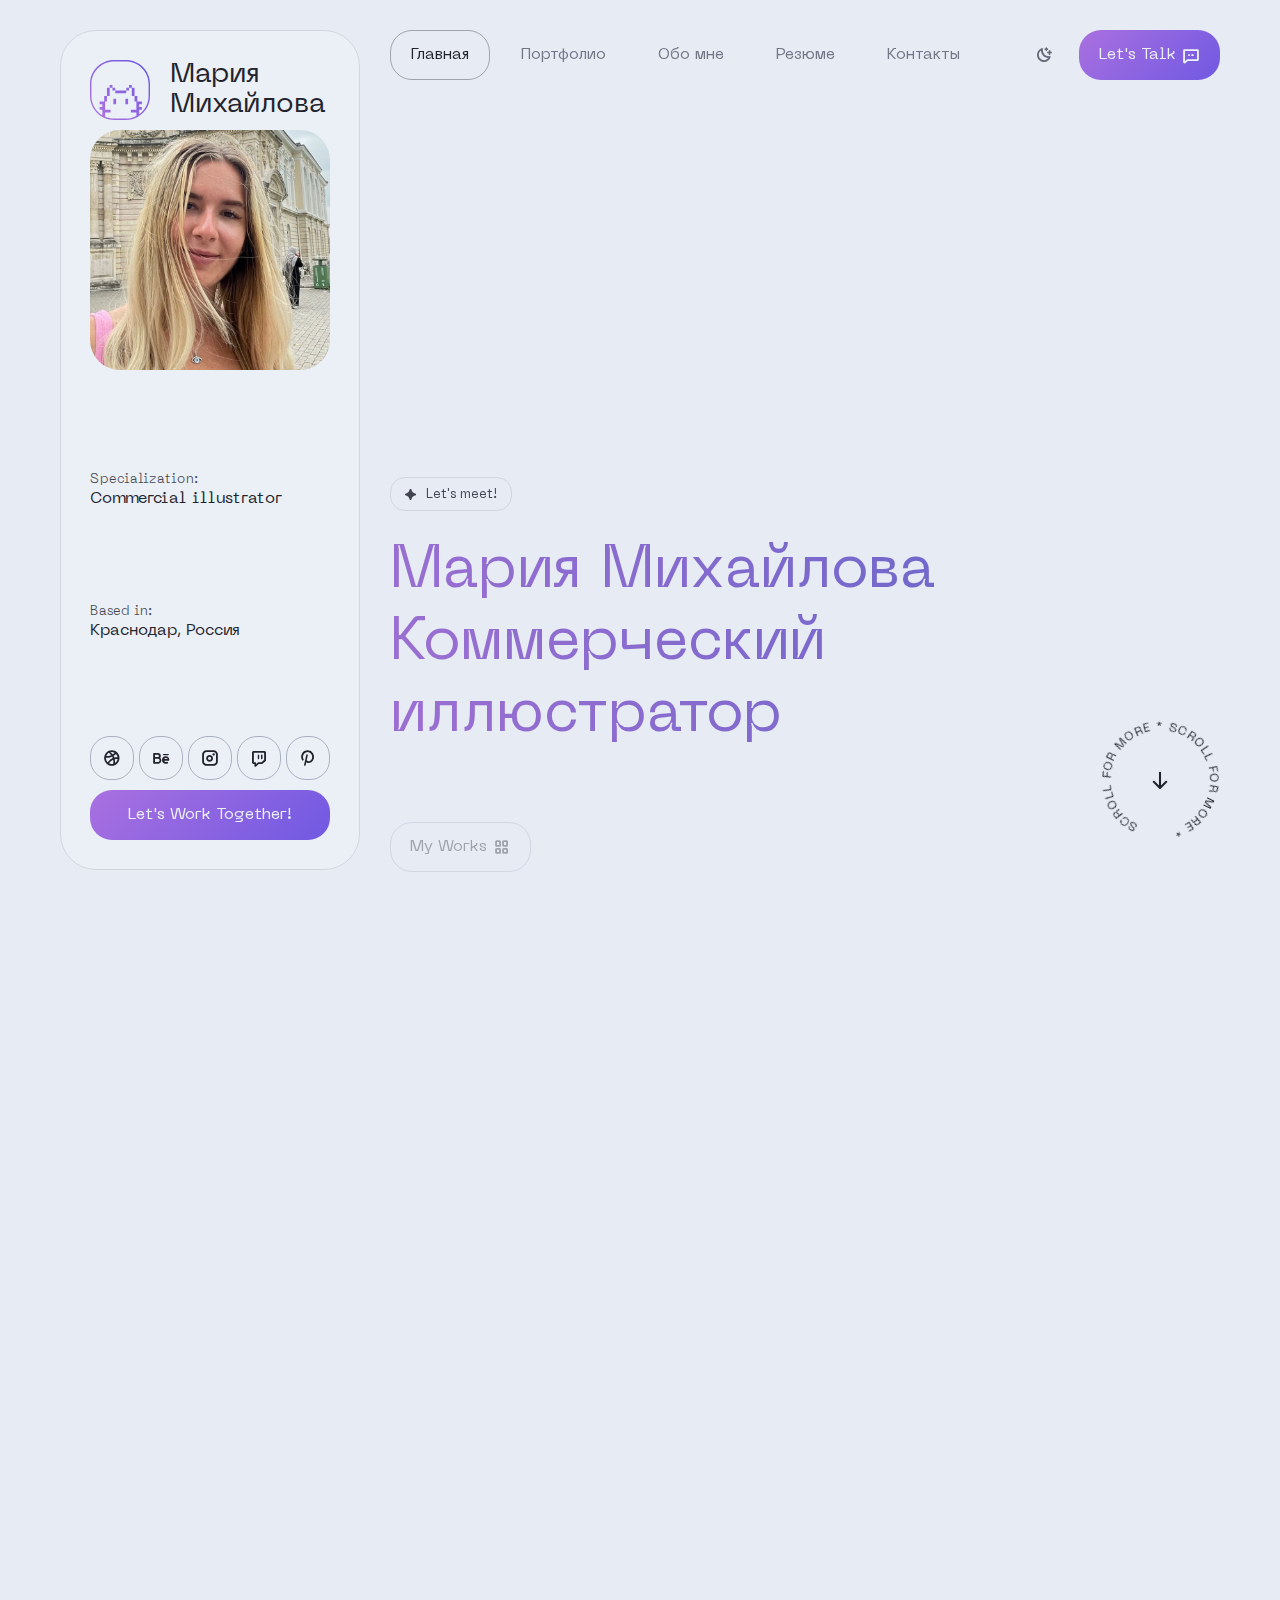
==== index.html @ 3d6bb6bb "template" ====
<!DOCTYPE html><html lang="ru" dir="ltr"><head>
    <meta charset="UTF-8">

    <!-- Page Title -->
    <title>Портфолио Марии Михайловой &amp; Коммерческий иллюстратор</title>

    <!-- Meta Tags -->
    <meta name="description" content="Show yourself brightly with Braxton - unique and creative portfolio and resume template!">
    <meta name="keywords" content="mix_design, resume, portfolio, personal page, cv, template, one page, responsive, html5, css3, creative, clean">
    <meta name="author" content="mix_design">

    <!-- Viewport Meta-->
    <meta http-equiv="X-UA-Compatible" content="IE=edge">
    <meta name="viewport" content="width=device-width, initial-scale=1, maximum-scale=1">

    <!-- Template Favicon & Icons Start -->
    <link rel="icon" href="favicon.ico" sizes="any">
    <link rel="icon" href="img/favicon/icon.svg" type="image/svg+xml">
    <link rel="apple-touch-icon" href="img/favicon/apple-touch-icon.png">
    <!-- <link rel="manifest" href="img/favicon/manifest.webmanifest"> -->
    <!-- Template Favicon & Icons End -->

    <!-- Facebook Metadata Start -->
    <meta property="og:image:height" content="1200">
    <meta property="og:image:width" content="1200">
    <meta property="og:title" content="Braxton - Personal Portfolio &amp; Resume HTML Template">
    <meta property="og:description" content="Show yourself brightly with Braxton - unique and creative portfolio and resume template!">
    <meta property="og:url" content="https://mysite.site">
    <meta property="og:image" content="img/favicon/og-image.jpg">
    <!-- Facebook Metadata End -->

    <!-- Template Styles Start -->
    <link rel="stylesheet" href="css/loader.css">
    <link rel="stylesheet" type="text/css" href="css/plugins.css">
    <link rel="stylesheet" type="text/css" href="css/main.css">
    <!-- Template Styles End -->

    <!-- Custom Browser Color Start -->
    <meta name="theme-color" media="(prefers-color-scheme: light)" content="#dcdce7">
    <meta name="theme-color" media="(prefers-color-scheme: dark)" content="#111111">
    <meta name="msapplication-navbutton-color" content="#111111">
    <meta name="apple-mobile-web-app-capable" content="yes">
    <meta name="apple-mobile-web-app-status-bar-style" content="black-translucent">
    <!-- Custom Browser Color End -->
  </head>

  <body>
    <!-- start -->

    <!-- Loader Start -->
    <div id="loader" class="loader">
      <div id="loaderContent" class="loader__content">
        <div class="loader__shadow"></div>
        <div class="loader__box"></div>
      </div>
    </div>
    <!-- Loader End -->

    <!-- Header Start -->
    <header id="header" class="header d-flex justify-content-between">

      <!-- Navigation Menu Start -->
      <div class="header__navigation">
        <nav id="menu" class="menu">
          <ul class="menu__list d-flex justify-content-start">
            <li class="menu__item">
              <a class="menu__link btn" href="#home">
                <span class="menu__caption">Главная</span>
                <i class="ph-bold ph-house-simple"></i>
              </a>
            </li>
            <li class="menu__item">
              <a class="menu__link btn" href="#portfolio">
                <span class="menu__caption">Портфолио</span>
                <i class="ph-bold ph-squares-four"></i>
              </a>
            </li>
            <li class="menu__item">
              <a class="menu__link btn" href="#about">
                <span class="menu__caption">Обо мне</span>
                <i class="ph-bold ph-user"></i>
              </a>
            </li>
            <li class="menu__item">
              <a class="menu__link btn" href="#resume">
                <span class="menu__caption">Резюме</span>
                <i class="ph-bold ph-article"></i>
              </a>
            </li>
            <li class="menu__item">
              <a class="menu__link btn" href="#contact">
                <span class="menu__caption">Контакты</span>
                <i class="ph-bold ph-envelope"></i>
              </a>
            </li>
          </ul>
        </nav>
      </div>
      <!-- Navigation Menu End -->

      <!-- Header Controls Start -->
      <div class="header__controls d-flex justify-content-end">
        <button id="color-switcher" class="color-switcher header__switcher btn" type="button" role="switch" aria-label="light/dark mode" aria-checked="true"></button>
        <a id="notify-trigger" class="header__trigger btn" href="mailto:example@example.com?subject=Message%20from%20your%20site">
          <span class="trigger__caption">Let's Talk</span>
          <i class="ph-bold ph-chat-dots"></i>
        </a>
      </div>
      <!-- Header Controls End -->

    </header>
    <!-- Header End -->

    <!-- SVG Background Start -->
    <div id="svgBackground" class="svg-background">
      <!-- top svg item -->
      <div class="background__svg01" data-speed="0.8">
        <svg version="1.1" xmlns="http://www.w3.org/2000/svg" x="0px" y="0px" width="1000px" height="1000px" viewBox="0 0 1000 1000" style="enable-background:new 0 0 1000 1000;" xml:space="preserve">
          <radialGradient id="color-gradient" cx="418.5665" cy="225.9685" r="499.9326" fx="866.8251" fy="4.6162" gradientTransform="matrix(-0.6935 0.7207 -0.7207 -0.6935 953.1126 355.0528)" gradientUnits="userSpaceOnUse">
            <stop offset="0" style="stop-color:#CEC4EF"></stop>
            <stop offset="1" style="stop-color:#CEC4EF;stop-opacity:0"></stop>
          </radialGradient>
          <circle class="bg01" cx="500" cy="500" r="500"></circle>
        </svg>
      </div>
      <!-- bottom svg item -->
      <div class="background__svg02" data-speed="0.4">
        <svg version="1.1" xmlns="http://www.w3.org/2000/svg" x="0px" y="0px" width="429.6px" height="429.6px" viewBox="0 0 429.6 429.6" style="enable-background:new 0 0 429.6 429.6;" xml:space="preserve">
        <g id="Layer_1-2">
          <radialGradient id="color-gradient-2" cx="2213.9312" cy="-11537.4219" r="214.85" fx="2393.6191" fy="-11419.6494" gradientTransform="matrix(1.902285e-02 0.9998 0.9998 -1.954636e-02 11706.5303 -2223.4016)" gradientUnits="userSpaceOnUse">
            <stop offset="0" style="stop-color:#CEC4EF"></stop>
            <stop offset="1" style="stop-color:#CEC4EF;stop-opacity:0"></stop>
          </radialGradient>
          <path class="bg02" d="M63,63C146.9-21,282.9-21,366.8,62.9s83.8,219.9-0.1,303.8s-219.9,83.9-303.8,0.1S-20.9,146.9,63,63z"></path>
        </g>
        </svg>
      </div>
    </div>
    <!-- SVG Background End -->

    <!-- Avatar Side Block Start -->
    <div id="avatar" class="avatar">
      <div class="avatar__container d-flex flex-column justify-content-lg-between">
        <!-- image and logo -->
        <div class="avatar__block">
          <div class="avatar__logo d-flex align-items-center">
            <div class="logo__image">
              <!-- Your Logo Here!!! -->
              <!--<img src="img/logo.svg" alt="logo">-->
              <svg xmlns="http://www.w3.org/2000/svg" x="0px" y="0px" width="85px" height="85px" viewBox="0 0 85 85" style="enable-background:new 0 0 85 85;" xml:space="preserve" class="gradient-fill">
                <g>
                  <linearGradient id="gradientFill" gradientUnits="userSpaceOnUse" x1="9.9604" y1="75.0338" x2="75.0387" y2="9.9555">
                    <stop offset="0" style="stop-color:var(--accent)"></stop>
                    <stop offset="1" style="stop-color:var(--secondary)"></stop>
                  </linearGradient>
                  <path class="gradient-fill" d="M51,0H34C15.2,0,0,15.2,0,34v17c0,14.3,8.9,26.6,21.4,31.6c0,0,0,0,0,0l0,0C25.3,84.1,29.5,85,34,85h17
                    c6,0,11.7-1.6,16.6-4.3c0.1-0.1,0.2-0.1,0.3-0.2C78.1,74.6,85,63.6,85,51V34C85,15.2,69.8,0,51,0z M83,51c0,10.7-5.3,20.2-13.4,26
                    v-2.5v-3.9h3.9v-3.9h-3.9v-3.9h3.9v-3.9h-3.9H67v-3.9V51h-3.9v3.9v3.9h2.6v3.9v3.9v3.9h-3.9h-3.9v3.9h3.9h3.9v3.9v1
                    C61.3,81.7,56.3,83,51,83H34c-4.5,0-8.7-0.9-12.6-2.6v-2v-3.9h3.9h3.9v-3.9h-3.9h-3.9v-3.9v-3.9v-3.9H24v-3.9V51h-3.9v3.9v3.9h-2.6
                    h-3.9v3.9h3.9v3.9h-3.9v3.9h3.9v3.9v3.9C8.2,72.8,2,62.6,2,51V34C2,16.4,16.4,2,34,2h17c17.6,0,32,14.4,32,32V51z M50.1,54.9H54
                    v3.9v3.9h-3.9v-3.9V54.9z M33.1,54.9H37v3.9v3.9h-3.9v-3.9V54.9z M27.9,51H24v-3.9v-3.9v-3.9h3.9v3.9v3.9V51z M31.8,39.3h-3.9v-3.9
                    h3.9V39.3z M31.8,43.2v-3.9h3.9v3.9H31.8z M63.1,47.1V51h-3.9v-3.9v-3.9v-3.9h3.9v3.9V47.1z M35.7,47.1v-3.9h3.9h3.9h3.9h3.9v3.9
                    h-3.9h-3.9h-3.9H35.7z M59.2,39.3h-3.9v-3.9h3.9V39.3z M55.3,43.2h-3.9v-3.9h3.9V43.2z"></path>
                </g>
              </svg>
            </div>
            <div class="logo__caption">
              <p>Мария<br>Михайлова</p>
            </div>
          </div>
          <div class="avatar__image">
            <img src="img/avatars/1024x1024_a01.webp" alt="Мария Михайлова - Портфолио &amp; Коммерческий иллюстратор">
          </div>
        </div>
        <!-- data caption #1 -->
        <div class="avatar__block">
          <h6>
            <small class="top">Specialization:</small>
            Сommercial illustrator
          </h6>
        </div>
        <!-- data caption #2 -->
        <div class="avatar__block">
          <h6>
            <small class="top">Based in:</small>
            Краснодар, Россия
          </h6>
        </div>
        <!-- socials and CTA button -->
        <div class="avatar__block">
          <div class="avatar__socials">
            <ul class="socials-square d-flex justify-content-between">
              <li class="socials-square__item">
                <a class="socials-square__link btn" href="https://dribbble.com/" target="_blank"><i class="ph-bold ph-dribbble-logo"></i></a>
              </li>
              <li class="socials-square__item">
                <a class="socials-square__link btn" href="https://www.behance.net/" target="_blank"><i class="ph-bold ph-behance-logo"></i></a>
              </li>
              <li class="socials-square__item">
                <a class="socials-square__link btn" href="https://www.instagram.com/" target="_blank"><i class="ph-bold ph-instagram-logo"></i></a>
              </li>
              <li class="socials-square__item">
                <a class="socials-square__link btn" href="https://www.twitch.tv/" target="_blank"><i class="ph-bold ph-twitch-logo"></i></a>
              </li>
              <li class="socials-square__item">
                <a class="socials-square__link btn" href="https://www.pinterest.com/" target="_blank"><i class="ph-bold ph-pinterest-logo"></i></a>
              </li>
            </ul>
          </div>
          <div class="avatar__btnholder">
            <a class="btn btn-default btn-fullwidth btn-hover btn-hover-accent" href="#contact" target="_blank">
              <span class="btn-caption">Let's Work Together!</span>
            </a>
          </div>
        </div>
      </div>
    </div>
    <!-- Avatar Side Block End -->

    <!-- Page Content Start -->
    <div id="content" class="content">
      <div class="content__wrapper">

        <!-- Intro Section Start -->
        <section id="home" class="main intro">

          <!-- Headline Start -->
          <div id="headline" class="headline d-flex align-items-start flex-column">
            <p class="headline__subtitle animate-headline">
              <svg xmlns="http://www.w3.org/2000/svg" x="0px" y="0px" width="13px" height="13px" viewBox="0 0 13 13" fill="currentColor">
                <path fill="currentColor" d="M5.6,12.6c-0.5-0.8-0.7-2.4-1.7-3.5c-1-1-2.7-1.2-3.5-1.7C-0.1,7-0.1,6,0.4,5.6c0.8-0.5,2.3-0.6,3.5-1.8
                  C5,2.8,5.1,1.2,5.6,0.4C6-0.1,7-0.1,7.4,0.4c0.5,0.8,0.7,2.4,1.8,3.5c1.2,1.2,2.6,1.2,3.5,1.7c0.6,0.4,0.6,1.4,0,1.7
                  C11.8,7.9,10.2,8,9.1,9.1c-1,1-1.2,2.7-1.7,3.5C7,13.1,6,13.1,5.6,12.6z"></path>
              </svg>
              <span>Let's meet!</span>
            </p>
            <h1 class="headline__title animate-headline">Мария Михайлова<br>Коммерческий иллюстратор</h1>
            <div class="headline__btnholder d-flex flex-column flex-sm-row">
              <a class="btn mobile-vertical btn-default btn-hover btn-hover-accent-mobile animate-headline" href="#portfolio">
                <span class="btn-caption">My Works</span>
                <i class="ph-bold ph-squares-four"></i>
              </a>
              <a class="btn mobile-vertical btn-default btn-hover btn-hover-outline-mobile animate-headline" href="#0">
                <span class="btn-caption">Download CV</span>
                <i class="ph-bold ph-download-simple"></i>
              </a>
            </div>
          </div>
          <!-- Headline End -->

          <!-- Scroll Button Start -->
          <div class="rotating-btn">
            <a href="#portfolio" class="rotating-btn__link slide-down">
              <!-- SVG rotating text -->
              <svg version="1.1" xmlns="http://www.w3.org/2000/svg" xmlns:xlink="http://www.w3.org/1999/xlink" x="0px" y="0px" viewBox="0 0 120 120" style="enable-background:new 0 0 120 120;" xml:space="preserve" class="animate-rotation" data-value="360">
                <defs>
                  <path id="textPath" d="M110,59.5c0,27.6-22.4,50-50,50s-50-22.4-50-50s22.4-50,50-50S110,31.9,110,59.5z"></path>
                </defs>
                <g>
                  <use xlink:href="#textPath" fill="none"></use>
                  <text>
                    <!-- button text here!!! -->
                    <textPath xlink:href="#textPath">Scroll for More * Scroll for More * </textPath>
                  </text>
                </g>
              </svg>
              <!-- arrow icon -->
              <i class="ph-bold ph-arrow-down"></i>
            </a>
          </div>
          <!-- Scroll Button End -->

        </section>
        <!-- Intro Section End -->

        <!-- Portfolio Section Start -->
        <section id="portfolio" class="inner inner-first portfolio">

          <!-- Content Block - H2 Section Title Start -->
          <div class="content__block section-grid-title">
            <p class="h2__subtitle animate-in-up">
              <svg xmlns="http://www.w3.org/2000/svg" x="0px" y="0px" width="13px" height="13px" viewBox="0 0 13 13" fill="currentColor">
                <path fill="currentColor" d="M5.6,12.6c-0.5-0.8-0.7-2.4-1.7-3.5c-1-1-2.7-1.2-3.5-1.7C-0.1,7-0.1,6,0.4,5.6c0.8-0.5,2.3-0.6,3.5-1.8
                  C5,2.8,5.1,1.2,5.6,0.4C6-0.1,7-0.1,7.4,0.4c0.5,0.8,0.7,2.4,1.8,3.5c1.2,1.2,2.6,1.2,3.5,1.7c0.6,0.4,0.6,1.4,0,1.7
                  C11.8,7.9,10.2,8,9.1,9.1c-1,1-1.2,2.7-1.7,3.5C7,13.1,6,13.1,5.6,12.6z"></path>
              </svg>
              <span>Portfolio</span>
            </p>
            <h2 class="h2__title animate-in-up">Check out my featured projects</h2>
          </div>
          <!-- Content Block - H2 Section Title End -->

          <!-- Content Block - Works Gallery Start -->
          <div class="content__block grid-block">
            <div class="container-fluid px-0 inner__gallery">
              <div class="row gx-0 my-gallery" itemscope="" itemtype="http://schema.org/ImageGallery">
    
                <!-- Works Gallery Single Item Start -->
                <figure class="col-12 col-md-6 gallery__item grid-item animate-card-2" itemprop="associatedMedia" itemscope="" itemtype="http://schema.org/ImageObject">
                  <a href="img/works/1400x1400_w01.webp" data-image="img/works/1400x1400_w01.webp" class="gallery__link" itemprop="contentUrl" data-size="1400x1400">
                    <img src="img/works/800_w01-thumb.webp" class="gallery__image" itemprop="thumbnail" alt="Image description">
                  </a>
                  <figcaption class="gallery__descr" itemprop="caption description">
                    <h5>Isometric House</h5>
                    <div class="card__tags d-flex flex-wrap">
                      <span class="rounded-tag opposite">Illustrations</span>
                      <span class="rounded-tag opposite">3D Render</span>
                    </div>
                    <p class="small">Mauris porttitor lobortis ligula, quis molestie lorem scelerisque eu. Morbi aliquam enim odio.
                    </p>
                  </figcaption>
                </figure>
                <!-- Works Gallery Single Item End -->
    
                <!-- Works Gallery Single Item Start -->
                <figure class="col-12 col-md-6 gallery__item grid-item animate-card-2" itemprop="associatedMedia" itemscope="" itemtype="http://schema.org/ImageObject">
                  <a href="img/works/1400x1400_w02.webp" data-image="img/works/800_w02-thumb.webp" class="gallery__link" itemprop="contentUrl" data-size="1400x1400">
                    <img src="img/works/800_w02-thumb.webp" class="gallery__image" itemprop="thumbnail" alt="Image description">
                  </a>
                  <figcaption class="gallery__descr opposite" itemprop="caption description">
                    <h5 class="opposite">Dashboard Template</h5>
                    <div class="card__tags d-flex flex-wrap">
                      <span class="rounded-tag">UI Design</span>
                      <span class="rounded-tag">Figma</span>
                    </div>
                    <p class="small">Mauris porttitor lobortis ligula, quis molestie lorem scelerisque eu. Morbi aliquam enim odio,
                      a mollis ipsum tristique eu.
                    </p>
                  </figcaption>
                </figure>
                <!-- Works Gallery Single Item End -->
    
                <!-- Works Gallery Single Item Start -->
                <figure class="col-12 col-md-6 gallery__item grid-item animate-card-2" itemprop="associatedMedia" itemscope="" itemtype="http://schema.org/ImageObject">
                  <a href="img/works/1400x1400_w03.webp" data-image="img/works/800_w03-thumb.webp" class="gallery__link" itemprop="contentUrl" data-size="1400x1400">
                    <img src="img/works/800_w03-thumb.webp" class="gallery__image" itemprop="thumbnail" alt="Image description">
                  </a>
                  <figcaption class="gallery__descr opposite" itemprop="caption description">
                    <h5 class="opposite">Notification Icon</h5>
                    <div class="card__tags d-flex flex-wrap">
                      <span class="rounded-tag">Illustrations</span>
                      <span class="rounded-tag">3D Render</span>
                    </div>
                    <p class="small">Mauris porttitor lobortis ligula, quis molestie lorem scelerisque eu. Morbi aliquam enim odio,
                      a mollis ipsum tristique eu.
                    </p>
                  </figcaption>
                </figure>
                <!-- Works Gallery Single Item End -->
    
                <!-- Works Gallery Single Item Start -->
                <figure class="col-12 col-md-6 gallery__item grid-item animate-card-2" itemprop="associatedMedia" itemscope="" itemtype="http://schema.org/ImageObject">
                  <a href="img/works/1400x1400_w04.webp" data-image="img/works/800_w04-thumb.webp" class="gallery__link" itemprop="contentUrl" data-size="1400x1400">
                    <img src="img/works/800_w04-thumb.webp" class="gallery__image" itemprop="thumbnail" alt="Image description">
                  </a>
                  <figcaption class="gallery__descr " itemprop="caption description">
                    <h5>Smart Penguin</h5>
                    <div class="card__tags d-flex flex-wrap">
                      <span class="rounded-tag opposite">Illustrations</span>
                      <span class="rounded-tag opposite">AI Experiment</span>
                    </div>
                    <p class="small">Mauris porttitor lobortis ligula, quis molestie lorem scelerisque eu. Morbi aliquam enim odio,
                      a mollis ipsum tristique eu.
                    </p>
                  </figcaption>
                </figure>
                <!-- Works Gallery Single Item End -->
    
              </div>
            </div>
          </div>
          <!-- Content Block - Works Gallery End -->

        </section>
        <!-- Portfolio Section End -->

        <!-- About Section Start -->
        <section id="about" class="inner about">

          <!-- Content Block - H2 Section Title Start -->
          <div class="content__block section-grid-title">
            <p class="h2__subtitle animate-in-up">
              <svg xmlns="http://www.w3.org/2000/svg" x="0px" y="0px" width="13px" height="13px" viewBox="0 0 13 13" fill="currentColor">
                <path fill="currentColor" d="M5.6,12.6c-0.5-0.8-0.7-2.4-1.7-3.5c-1-1-2.7-1.2-3.5-1.7C-0.1,7-0.1,6,0.4,5.6c0.8-0.5,2.3-0.6,3.5-1.8
                  C5,2.8,5.1,1.2,5.6,0.4C6-0.1,7-0.1,7.4,0.4c0.5,0.8,0.7,2.4,1.8,3.5c1.2,1.2,2.6,1.2,3.5,1.7c0.6,0.4,0.6,1.4,0,1.7
                  C11.8,7.9,10.2,8,9.1,9.1c-1,1-1.2,2.7-1.7,3.5C7,13.1,6,13.1,5.6,12.6z"></path>
              </svg>
              <span>About Me</span>
            </p>
            <h2 class="h2__title animate-in-up">Turning complex problems into simple design</h2>
          </div>
          <!-- Content Block - H2 Section Title End -->

          <!-- Content Block - Achievements Start -->
          <div class="content__block grid-block">
            <div class="achievements d-flex flex-column flex-md-row align-items-md-stretch">
              <!-- achievements single item -->
              <div class="achievements__item d-flex flex-column grid-item animate-card-3">
                <div class="achievements__card">
                  <p class="achievements__number">40+</p>
                  <p class="achievements__descr">Happy clients</p>
                </div>
              </div>
              <!-- achievements single item -->
              <div class="achievements__item d-flex flex-column grid-item animate-card-3">
                <div class="achievements__card">
                  <p class="achievements__number">2+</p>
                  <p class="achievements__descr">Years of experience</p>
                </div>
              </div>
              <!-- achievements single item -->
              <div class="achievements__item d-flex flex-column grid-item animate-card-3">
                <div class="achievements__card">
                  <p class="achievements__number">50+</p>
                  <p class="achievements__descr">Projects done</p>
                </div>
              </div>
            </div>
          </div>
          <!-- Content Block - Achievements End -->

          <!-- Content Block - About Me Data Start -->
          <div class="content__block grid-block block-large">
            <div class="container-fluid p-0">
              <div class="row g-0 justify-content-between">
                
                <!-- About Me Description Start -->
                <div class="col-12 col-xl-8 grid-item about-descr">
                  <p class="about-descr__text animate-in-up">
                    I wonder if I've been changed in the night? Let me think. Was I the same when I got up this morning? 
                    I almost think I can remember feeling a little different. 
                    But if I'm not the same, the 
                    <a href="#0" class="text-link">next question</a> 
                    is 'Who in the world am I?' Ah, that's the great puzzle!
                  </p>
                  <p class="about-descr__text animate-in-up">
                    Be what you would seem to be - or, if you'd like it put more simply - never imagine yourself not to be otherwise 
                    than what it might appear to others that what you were or 
                    <a href="#0" class="text-link">might have been</a> 
                    was not otherwise than what you had been 
                    would have appeared to them to be otherwise.
                  </p>
                  <div class="btn-group about-descr__btnholder animate-in-up">
                    <a class="btn mobile-vertical btn-default btn-hover btn-hover-accent" href="#0">
                      <span class="btn-caption">Download CV</span>
                      <i class="ph-bold ph-download-simple"></i>
                    </a>
                  </div>
                </div>
                <!-- About Me Description End -->
      
                <!-- About Me Information Start -->
                <div class="col-12 col-xl-4 grid-item about-info">
                  <div class="about-info__item animate-in-up">
                    <h6>
                      <small class="top">Name</small>
                      Alex Walker
                    </h6>
                  </div>
                  <div class="about-info__item animate-in-up">
                    <h6>
                      <small class="top">Phone</small>
                      <a class="text-link-bold" href="tel:+12127089400">+1 212-708-9400</a>
                    </h6>
                  </div>
                  <div class="about-info__item animate-in-up">
                    <h6>
                      <small class="top">Email</small>
                      <a class="text-link-bold" href="mailto:example@example.com?subject=Message%20from%20your%20site">hello@yourdomain.com</a>
                    </h6>
                  </div>
                  <div class="about-info__item animate-in-up">
                    <h6>
                      <small class="top">Location</small>
                      <a class="text-link-bold" href="https://maps.app.goo.gl/xMJXTEUeHkv6kYRQ6" target="_blank">Odesa, Ukraine</a>
                    </h6>
                  </div>
                </div>
                <!-- About Me Information End -->
      
              </div>
            </div>
          </div>
          <!-- Content Block - About Me Data End -->

          <!-- Content Block - Services Start -->
          <div class="content__block grid-block">
            <div class="container-fluid p-0">
              <div class="row g-0 align-items-stretch cards">
                <!-- services cards grid single item -->
                <div class="col-12 col-md-6 cards__item grid-item animate-card-2">
                  <div class="cards__card d-flex flex-column">
                    <div class="cards__descr">
                      <h4 class="cards__title animate-in-up">Frontend<br>development</h4>
                      <div class="cards__tags d-flex flex-wrap animate-in-up">
                        <span class="rounded-tag tag-outline">UI/UX Design</span>
                        <span class="rounded-tag tag-outline">Design to Code</span>
                      </div>
                      <p class="small cards__text animate-in-up">I work with HTML/CSS, Framer and WordPress.</p>
                    </div>
                    <div class="cards__image d-flex animate-in-up">
                      <img src="img/services/1200x900_s01.webp" alt="Service/Feature Image">
                    </div>
                  </div>
                </div>
                <!-- services grid cards single item -->
                <div class="col-12 col-md-6 cards__item grid-item animate-card-2">
                  <div class="cards__card d-flex flex-column">
                    <div class="cards__descr">
                      <h4 class="cards__title animate-in-up">Digital art and graphic design</h4>
                      <div class="cards__tags d-flex flex-wrap animate-in-up">
                        <span class="rounded-tag tag-outline">Illustrations</span>
                        <span class="rounded-tag tag-outline">AI Experiments</span>
                      </div>
                      <p class="small cards__text animate-in-up">I use Adobe Photoshop, Fresco and Blender to create 
                        illustrations and 3D renders for my clients and stocks.
                      </p>
                    </div>
                    <div class="cards__image d-flex animate-in-up">
                      <img src="img/services/1200x900_s02.webp" alt="Service/Feature Image">
                    </div>
                  </div>
                </div>
                <!-- services grid cards single item -->
                <div class="col-12 col-md-6 cards__item grid-item animate-card-2">
                  <div class="cards__card d-flex flex-column">
                    <div class="cards__descr">
                      <h4 class="cards__title animate-in-up">SEO/Digital marketing solutions</h4>
                      <div class="cards__tags d-flex flex-wrap animate-in-up">
                        <span class="rounded-tag tag-outline">Social Media</span>
                        <span class="rounded-tag tag-outline">Analytics</span>
                      </div>
                      <p class="small cards__text animate-in-up">Social media content plans, media monitoring, email and text messaging
                        and search engine optimization.
                      </p>
                    </div>
                    <div class="cards__image d-flex">
                      <img src="img/services/1200x900_s03.webp" alt="Service/Feature Image">
                    </div>
                  </div>
                </div>
                <!-- services grid cards single item -->
                <div class="col-12 col-md-6 cards__item grid-item animate-card-2">
                  <div class="cards__card d-flex flex-column">
                    <div class="cards__descr">
                      <h4 class="cards__title animate-in-up">Brand<br>identity</h4>
                      <div class="cards__tags d-flex flex-wrap animate-in-up">
                        <span class="rounded-tag tag-outline">Logo Design</span>
                        <span class="rounded-tag tag-outline">Style Guides</span>
                      </div>
                      <p class="small cards__text animate-in-up">I help my clients to develop a personality and brand voice, 
                        design the brand look and logo.
                      </p>
                    </div>
                    <div class="cards__image d-flex animate-in-up">
                      <img src="img/services/1200x900_s04.webp" alt="Service/Feature Image">
                    </div>
                  </div>
                </div>
    
              </div>
            </div>
          </div>
          <!-- Content Block - Services End -->

        </section>
        <!-- About Section End -->

        <!-- Resume Section Start -->
        <section id="resume" class="inner resume">

          <!-- Content Block - H2 Section Title Start -->
          <div class="content__block block-large">
            <p class="h2__subtitle animate-in-up">
              <svg xmlns="http://www.w3.org/2000/svg" x="0px" y="0px" width="13px" height="13px" viewBox="0 0 13 13" fill="currentColor">
                <path fill="currentColor" d="M5.6,12.6c-0.5-0.8-0.7-2.4-1.7-3.5c-1-1-2.7-1.2-3.5-1.7C-0.1,7-0.1,6,0.4,5.6c0.8-0.5,2.3-0.6,3.5-1.8
                  C5,2.8,5.1,1.2,5.6,0.4C6-0.1,7-0.1,7.4,0.4c0.5,0.8,0.7,2.4,1.8,3.5c1.2,1.2,2.6,1.2,3.5,1.7c0.6,0.4,0.6,1.4,0,1.7
                  C11.8,7.9,10.2,8,9.1,9.1c-1,1-1.2,2.7-1.7,3.5C7,13.1,6,13.1,5.6,12.6z"></path>
              </svg>
              <span>Resume</span>
            </p>
            <h2 class="h2__title animate-in-up">Education and practical experience</h2>
            <p class="h2__text animate-in-up">
              Be what you would seem to be - or, if you'd like it put more simply - never imagine yourself not to be otherwise 
              than what it might appear to others that what you were or 
              <a href="#0" class="text-link">might have been</a> 
              was not otherwise than what you had been 
              would have appeared to them to be otherwise.
            </p>
          </div>
          <!-- Content Block - H2 Section Title End -->

          <!-- Content Block - Education Start -->
          <div class="content__block block-large">

            <!-- H3 Block Start -->
            <div class="section-h3">
              <h3 class="h3__title animate-in-up">My education</h3>
            </div>
            <!-- H3 Block End -->

            <!-- Education Lines Start -->
            <div class="container-fluid p-0 resume-lines">
              <!-- education single item -->
              <div class="row g-0 resume-lines__item animate-in-up">
                <div class="col-12 col-md-2">
                  <span class="resume-lines__date animate-in-up">2015 - 2016</span>
                </div>
                <div class="col-12 col-md-5">
                  <h5 class="resume-lines__title animate-in-up">Drawing Concentration</h5>
                  <p class="resume-lines__source animate-in-up">Course by
                    <a href="#0" class="text-link-bold" target="_blank">New York Academy of Art</a>
                  </p>
                </div>
                <div class="col-12 col-md-5">
                  <p class="small resume-lines__descr animate-in-up">Intensive drawing courses that present the fundamental principles of drawing.</p>
                </div>
              </div>
              <!-- education single item -->
              <div class="row g-0 resume-lines__item animate-in-up">
                <div class="col-12 col-md-2">
                  <span class="resume-lines__date animate-in-up">2019 - 2021</span>
                </div>
                <div class="col-12 col-md-5">
                  <h5 class="resume-lines__title animate-in-up">UI/UX Design Specialization</h5>
                  <p class="resume-lines__source animate-in-up">Course by 
                    <a href="#0" class="text-link-bold" target="_blank">California Institute of Arts</a>
                  </p>
                </div>
                <div class="col-12 col-md-5">
                  <p class="small resume-lines__descr animate-in-up">Research, design, and prototype effective, visually-driven websites and apps.</p>
                </div>
              </div>
              <!-- education single item -->
              <div class="row g-0 resume-lines__item animate-in-up">
                <div class="col-12 col-md-2">
                  <span class="resume-lines__date animate-in-up">2022</span>
                </div>
                <div class="col-12 col-md-5">
                  <h5 class="resume-lines__title animate-in-up">UI/UX Designer</h5>
                  <p class="resume-lines__source animate-in-up"> Course by
                    <a href="#0" class="text-link-bold" target="_blank">Coursera</a>
                  </p>
                </div>
                <div class="col-12 col-md-5">
                  <p class="small resume-lines__descr animate-in-up">This cource is about how to complete the design process from beginning to end.</p>
                </div>
              </div>
            </div>
            <!-- Education Lines End -->

          </div>
          <!-- Content Block - Education End -->

          <!-- Content Block - Experience Start -->
          <div class="content__block block-large">

            <!-- H3 Block Start -->
            <div class="section-h3">
              <h3 class="h3__title animate-in-up">Work experience</h3>
            </div>
            <!-- H3 Block End -->

            <!-- Experience Lines Start -->
            <div class="container-fluid p-0 resume-lines">
              <!-- experience single item -->
              <div class="row g-0 resume-lines__item animate-in-up">
                <div class="col-12 col-md-2">
                  <span class="resume-lines__date animate-in-up">2018 - 2019</span>
                </div>
                <div class="col-12 col-md-5">
                  <h5 class="resume-lines__title animate-in-up">Illustrator</h5>
                  <p class="resume-lines__source animate-in-up">in the 
                    <a href="#0" class="text-link-bold" target="_blank">Creative Mind</a>
                    agency
                  </p>
                </div>
                <div class="col-12 col-md-5">
                  <p class="small resume-lines__descr animate-in-up">I created original images for a range of digital and printed products.</p>
                </div>
              </div>
              <!-- experience single item -->
              <div class="row g-0 resume-lines__item animate-in-up">
                <div class="col-12 col-md-2">
                  <span class="resume-lines__date animate-in-up">2019 - 2021</span>
                </div>
                <div class="col-12 col-md-5">
                  <h5 class="resume-lines__title animate-in-up">Graphic Designer</h5>
                  <p class="resume-lines__source animate-in-up">in the
                    <a href="#0" class="text-link-bold" target="_blank">Moon Light</a>
                    agency
                  </p>
                </div>
                <div class="col-12 col-md-5">
                  <p class="small resume-lines__descr animate-in-up">My job was to create adverts, branding, signage and other media products.</p>
                </div>
              </div>
              <!-- experience single item -->
              <div class="row g-0 resume-lines__item animate-in-up">
                <div class="col-12 col-md-2">
                  <span class="resume-lines__date animate-in-up">2021 - now</span>
                </div>
                <div class="col-12 col-md-5">
                  <h5 class="resume-lines__title animate-in-up">UI/UX Designer</h5>
                  <p class="resume-lines__source animate-in-up">in the
                    <a href="#0" class="text-link-bold" target="_blank">Moon Light</a>
                    agency
                  </p>
                </div>
                <div class="col-12 col-md-5">
                  <p class="small resume-lines__descr animate-in-up">I am actively involved in creating user interfaces for mobile apps and websites.</p>
                </div>
              </div>
            </div>
            <!-- Experience Lines End -->

          </div>
          <!-- Content Block - Experience End -->

          <!-- Content Block - H3 Block Start -->
          <div class="content__block">
            <div class="section-h3 section-h3-grid">
              <h3 class="h3__title animate-in-up">My favourite tools</h3>
            </div>
          </div>
          <!-- Content Block - H3 Block End -->

          <!-- Content Block - Tools List Start -->
          <div class="content__block grid-block block-large">
            <!-- Tools List Start -->
            <div class="tools-cards d-flex justify-content-start flex-wrap">
              <!-- tools simgle item -->
              <div class="tools-cards__item d-flex grid-item-s animate-card-5">
                <div class="tools-cards__card">
                  <img class="tools-cards__icon animate-in-up" src="img/icons/icon-photoshop.svg" alt="Tools Icon">
                  <h6 class="tools-cards__caption animate-in-up">Photoshop</h6>
                </div>
              </div>
              <!-- tools simgle item -->
              <div class="tools-cards__item d-flex grid-item-s animate-card-5">
                <div class="tools-cards__card">
                  <img class="tools-cards__icon animate-in-up" src="img/icons/icon-figma.svg" alt="Tools Icon">
                  <h6 class="tools-cards__caption animate-in-up">Figma</h6>
                </div>
              </div>
              <!-- tools simgle item -->
              <div class="tools-cards__item d-flex grid-item-s animate-card-5">
                <div class="tools-cards__card">
                  <img class="tools-cards__icon animate-in-up" src="img/icons/icon-illustrator.svg" alt="Tools Icon">
                  <h6 class="tools-cards__caption animate-in-up">Illustrator</h6>
                </div>
              </div>
              <!-- tools simgle item -->
              <div class="tools-cards__item d-flex grid-item-s animate-card-5">
                <div class="tools-cards__card">
                  <img class="tools-cards__icon animate-in-up" src="img/icons/icon-scketch.svg" alt="Tools Icon">
                  <h6 class="tools-cards__caption animate-in-up">Sketch</h6>
                </div>
              </div>
              <!-- tools simgle item -->
              <div class="tools-cards__item d-flex grid-item-s animate-card-5">
                <div class="tools-cards__card">
                  <img class="tools-cards__icon animate-in-up" src="img/icons/icon-blender.svg" alt="Tools Icon">
                  <h6 class="tools-cards__caption animate-in-up">Blender</h6>
                </div>
              </div>
              <!-- tools simgle item -->
              <div class="tools-cards__item d-flex grid-item-s animate-card-5">
                <div class="tools-cards__card">
                  <img class="tools-cards__icon animate-in-up" src="img/icons/icon-html.svg" alt="Tools Icon">
                  <h6 class="tools-cards__caption animate-in-up">HTML5</h6>
                </div>
              </div>
              <!-- tools simgle item -->
              <div class="tools-cards__item d-flex grid-item-s animate-card-5">
                <div class="tools-cards__card">
                  <img class="tools-cards__icon animate-in-up" src="img/icons/icon-css.svg" alt="Tools Icon">
                  <h6 class="tools-cards__caption animate-in-up">CSS3</h6>
                </div>
              </div>
              <!-- tools simgle item -->
              <div class="tools-cards__item d-flex grid-item-s animate-card-5">
                <div class="tools-cards__card">
                  <img class="tools-cards__icon animate-in-up" src="img/icons/icon-notion.svg" alt="Tools Icon">
                  <h6 class="tools-cards__caption animate-in-up">Notion</h6>
                </div>
              </div>
            </div>
            <!-- Tools List End -->
          </div>
          <!-- Content Block - Tools List End -->

          <!-- Content Block - H2 Block Start -->
          <div class="content__block section-title">
            <p class="h2__subtitle animate-in-up">
              <svg xmlns="http://www.w3.org/2000/svg" x="0px" y="0px" width="13px" height="13px" viewBox="0 0 13 13" fill="currentColor">
                <path fill="currentColor" d="M5.6,12.6c-0.5-0.8-0.7-2.4-1.7-3.5c-1-1-2.7-1.2-3.5-1.7C-0.1,7-0.1,6,0.4,5.6c0.8-0.5,2.3-0.6,3.5-1.8
                  C5,2.8,5.1,1.2,5.6,0.4C6-0.1,7-0.1,7.4,0.4c0.5,0.8,0.7,2.4,1.8,3.5c1.2,1.2,2.6,1.2,3.5,1.7c0.6,0.4,0.6,1.4,0,1.7
                  C11.8,7.9,10.2,8,9.1,9.1c-1,1-1.2,2.7-1.7,3.5C7,13.1,6,13.1,5.6,12.6z"></path>
              </svg>
              <span>Testimonials</span>
            </p>
            <h2 class="h2__title animate-in-up">Clients say about me</h2>
          </div>
          <!-- Content Block - H2 Block End -->

          <!-- Content Block - Testimonials Slider Start -->
          <div class="content__block">

            <!-- Testimonials Slider Start -->
            <div class="testimonials-slider">
              <!-- slider main container -->
              <div class="swiper-testimonials">
                <!-- additional required wrapper -->
                <div class="swiper-wrapper">
                  <!-- slides -->
                  <div class="swiper-slide">
                    <div class="testimonials-card animate-in-up">
                      <div class="testimonials-card__tauthor d-flex animate-in-up">
                        <div class="tauthor__avatar">
                          <img src="img/avatars/400x400_t01.webp" alt="Review Author">
                        </div>
                        <div class="tauthor__info d-flex flex-column justify-content-center">
                          <p class="tauthor__name">Alex Tomato</p>
                          <p class="tauthor__position">Brand Manager in 
                            <a href="#0" class="text-link-bold" target="_blank">Instant Design</a>
                          </p>
                          <div class="tauthor__rating d-flex">
                            <i class="ph-fill ph-star"></i>
                            <i class="ph-fill ph-star"></i>
                            <i class="ph-fill ph-star"></i>
                            <i class="ph-fill ph-star"></i>
                            <i class="ph-fill ph-star"></i>
                          </div>
                        </div>
                      </div>
                      <div class="testimonials-card__descr animate-in-up">
                        <p>Lorem ipsum dolor sit amet, consectetuer adipiscing elit, sed diam nonummy nibh euismod tincidunt ut 
                          laoreet dolore magna aliquam erat volutpat. Ut wisi enim ad minim veniam, quis nostrud. Dolore magna aliquam.</p>
                      </div>
                      <div class="testimonials-card__btnholder animate-in-up">
                        <a class="btn mobile-vertical btn-line btn-transparent slide-right" href="#0">
                          <span class="btn-caption">Project Page</span>
                          <i class="ph-bold ph-arrow-right"></i>
                        </a>
                      </div>
                    </div>
                  </div>
                  <div class="swiper-slide">
                    <div class="testimonials-card  animate-in-up">
                      <div class="testimonials-card__tauthor d-flex  animate-in-up">
                        <div class="tauthor__avatar">
                          <img src="img/avatars/400x400_t02.webp" alt="Review Author">
                        </div>
                        <div class="tauthor__info d-flex flex-column justify-content-center">
                          <p class="tauthor__name">Jenny Pineapple</p>
                          <p class="tauthor__position">SEO in 
                            <a href="#0" class="text-link-bold" target="_blank">Creative People</a>
                          </p>
                          <div class="tauthor__rating d-flex">
                            <i class="ph-fill ph-star"></i>
                            <i class="ph-fill ph-star"></i>
                            <i class="ph-fill ph-star"></i>
                            <i class="ph-fill ph-star"></i>
                            <i class="ph-fill ph-star"></i>
                          </div>
                        </div>
                      </div>
                      <div class="testimonials-card__descr animate-in-up">
                        <p>Lorem ipsum dolor sit amet, consectetuer adipiscing elit, sed diam nonummy nibh euismod tincidunt ut 
                          laoreet dolore magna aliquam erat volutpat. Ut wisi enim ad minim veniam, quis nostrud. Dolore magna aliquam.</p>
                      </div>
                      <div class="testimonials-card__btnholder animate-in-up">
                        <a class="btn mobile-vertical btn-line btn-transparent slide-right" href="#0">
                          <span class="btn-caption">Project Page</span>
                          <i class="ph-bold ph-arrow-right"></i>
                        </a>
                      </div>
                    </div>
                  </div>
                </div>
                <!-- navigation buttons -->
                <div class="swiper-button-prev mxd-slider-btn-square mxd-slider-btn-square-prev animate-in-up">
                  <a class="btn btn-square btn-square-s btn-outline slide-left" href="#0">
                    <i class="ph-bold ph-caret-left"></i>
                  </a>
                </div>
                <div class="swiper-button-next mxd-slider-btn-square mxd-slider-btn-square-next animate-in-up">
                  <a class="btn btn-square btn-square-s btn-outline slide-right" href="#0">
                    <i class="ph-bold ph-caret-right"></i>
                  </a>
                </div>
              </div>
            </div>
            <!-- Testimonials Slider End -->

          </div>
          <!-- Content Block - Testimonials Slider End -->

        </section>
        <!-- Resume Section End -->

        <!-- Contact Section Start -->
        <section id="contact" class="inner contact">

          <!-- Content Block - H2 Section Title Start -->
          <div class="content__block section-title">
            <p class="h2__subtitle  animate-in-up">
              <svg xmlns="http://www.w3.org/2000/svg" x="0px" y="0px" width="13px" height="13px" viewBox="0 0 13 13" fill="currentColor">
                <path fill="currentColor" d="M5.6,12.6c-0.5-0.8-0.7-2.4-1.7-3.5c-1-1-2.7-1.2-3.5-1.7C-0.1,7-0.1,6,0.4,5.6c0.8-0.5,2.3-0.6,3.5-1.8
                  C5,2.8,5.1,1.2,5.6,0.4C6-0.1,7-0.1,7.4,0.4c0.5,0.8,0.7,2.4,1.8,3.5c1.2,1.2,2.6,1.2,3.5,1.7c0.6,0.4,0.6,1.4,0,1.7
                  C11.8,7.9,10.2,8,9.1,9.1c-1,1-1.2,2.7-1.7,3.5C7,13.1,6,13.1,5.6,12.6z"></path>
              </svg>
              <span>Contact</span>
            </p>
            <h2 class="h2__title  animate-in-up">Let's make something awesome together!</h2>
          </div>
          <!-- Content Block - H2 Section Title End -->

          <!-- Content Block - Contact Form Start -->
          <div class="content__block grid-block block-grid-large">
            <div class="form-container">

              <!-- Reply Messages Start -->
              <div class="form__reply centered text-center">
                <i class="ph-bold ph-smiley reply__icon"></i>
                <p class="reply__title">Done!</p>
                <span class="reply__text">Thanks for your message. I'll get back as soon as possible.</span>
              </div> 
              <!-- Reply Messages End -->

              <!-- Contact Form Start -->
              <form class="form contact-form" id="contact-form">
                <!-- Hidden Required Fields -->
                <!-- <input type="hidden" name="project_name" value="Starter Template">
                <input type="hidden" name="admin_email" value="support@mixdesign.club">
                <input type="hidden" name="form_subject" value="Contact Form Message"> -->
                <!-- END Hidden Required Fields-->
                <div class="container-fluid p-0">
                  <div class="row gx-0">
                    <div class="col-12 col-md-6 form__item animate-in-up">
                      <input type="text" name="Name" placeholder="Your Name*" required="">
                    </div>
                    <div class="col-12 col-md-6 form__item animate-in-up">
                      <input type="text" name="Company" placeholder="Company Name">
                    </div>
                    <div class="col-12 col-md-6 form__item animate-in-up">
                      <input type="email" name="E-mail" placeholder="Email Adress*" required="">
                    </div>
                    <div class="col-12 col-md-6 form__item animate-in-up">
                      <input type="tel" name="Phone" placeholder="Phone Number*" required="">
                    </div>
                    <div class="col-12 form__item animate-in-up">
                      <textarea name="Message" placeholder="A Few Words*" required=""></textarea>
                    </div>
                    <div class="col-12 form__item animate-in-up">
                      <button class="btn btn-default btn-hover btn-hover-accent" type="submit">
                        <span class="btn-caption">Send Message</span>
                        <i class="ph-bold ph-paper-plane-tilt"></i>
                      </button>
                    </div>
                  </div>
                </div>
              </form>
              <!-- Contact Form End -->

            </div>
          </div>
          <!-- Content Block - Contact Form End -->

          <!-- Content Block - Socials Cards Start -->
          <div class="content__block grid-block">
            <div class="socials-cards d-flex justify-content-start flex-wrap">
              <!-- socials item -->
              <div class="socials-cards__item d-flex grid-item-s animate-card-5">
                <div class="socials-cards__card">
                  <i class="ph-bold ph-dribbble-logo"></i>
                  <a class="socials-cards__link" href="https://dribbble.com/" target="_blank"></a>
                </div>
              </div>
              <!-- socials item -->
              <div class="socials-cards__item d-flex grid-item-s animate-card-5">
                <div class="socials-cards__card">
                  <i class="ph-bold ph-behance-logo"></i>
                  <a class="socials-cards__link" href="https://www.behance.net/" target="_blank"></a>
                </div>
              </div>
              <!-- socials item -->
              <div class="socials-cards__item d-flex grid-item-s animate-card-5">
                <div class="socials-cards__card">
                  <i class="ph-bold ph-instagram-logo"></i>
                  <a class="socials-cards__link" href="https://www.instagram.com/" target="_blank"></a>
                </div>
              </div>
              <!-- socials item -->
              <div class="socials-cards__item d-flex grid-item-s animate-card-5">
                <div class="socials-cards__card">
                  <i class="ph-bold ph-twitch-logo"></i>
                  <a class="socials-cards__link" href="https://www.twitch.tv/" target="_blank"></a>
                </div>
              </div>
              <!-- socials item -->
              <div class="socials-cards__item d-flex grid-item-s animate-card-5">
                <div class="socials-cards__card">
                  <i class="ph-bold ph-pinterest-logo"></i>
                  <a class="socials-cards__link" href="https://www.pinterest.com/" target="_blank"></a>
                </div>
              </div>
            </div>
          </div>
          <!-- Content Block - Socials Cards End -->

          <!-- Content Block - Teaser Start -->
          <div class="content__block">
            <div class="teaser">
              <p class="teaser__text animate-in-up">Want to know more about me, tell me 
                about your project or just to say hello? 
                <a class="text-link-bold" href="mailto:example@example.com?subject=Message%20from%20your%20site">Drop me a line</a> 
                and I'll get back 
                as soon as possible.
              </p>
            </div>
          </div>
          <!-- Content Block - Teaser End -->

          <!-- Content Block - Contact Data Start -->
          <div class="content__block">
            <div class="container-fluid p-0 contact-lines animate-in-up">
              <div class="row g-0 contact-lines__item">
                <!-- data item -->
                <div class="col-12 col-md-4 contact-lines__data">
                  <p class="contact-lines__title animate-in-up">Location</p>
                  <p class="contact-lines__text animate-in-up">
                    <a class="text-link-bold" href="https://maps.app.goo.gl/xMJXTEUeHkv6kYRQ6" target="_blank">Odesa, Ukraine</a>
                  </p>
                </div>
                <!-- data item -->
                <div class="col-12 col-md-4 contact-lines__data">
                  <p class="contact-lines__title animate-in-up">Phone</p>
                  <p class="contact-lines__text animate-in-up">
                    <a class="text-link-bold" href="tel:+12127089400">+1 212-708-9400</a>
                  </p>
                </div>
                <!-- data item -->
                <div class="col-12 col-md-4 contact-lines__data">
                  <p class="contact-lines__title animate-in-up">Email</p>
                  <p class="contact-lines__text animate-in-up">
                    <a class="text-link-bold" href="mailto:example@example.com?subject=Message%20from%20your%20site">hello@alexwalker.com</a>
                  </p>
                </div>
              </div>
            </div>
          </div>
          <!-- Content Block - Contact Data End -->

        </section>
        <!-- Contact Section End -->

      </div>
    </div>
    <!-- Page Content End -->

    <!-- Root element of PhotoSwipe. Must have class pswp. -->
    <div class="pswp" tabindex="-1" role="dialog" aria-hidden="true">

      <!-- Background of PhotoSwipe.
      It's a separate element, as animating opacity is faster than rgba(). -->
      <div class="pswp__bg"></div>

      <!-- Slides wrapper with overflow:hidden. -->
      <div class="pswp__scroll-wrap">

        <!-- Container that holds slides. PhotoSwipe keeps only 3 slides in DOM to save memory. -->
        <!-- don't modify these 3 pswp__item elements, data is added later on. -->
        <div class="pswp__container">
          <div class="pswp__item"></div>
          <div class="pswp__item"></div>
          <div class="pswp__item"></div>
        </div>

        <!-- Default (PhotoSwipeUI_Default) interface on top of sliding area. Can be changed. -->
        <div class="pswp__ui pswp__ui--hidden">

          <div class="pswp__top-bar">

            <!--  Controls are self-explanatory. Order can be changed. -->

            <div class="pswp__counter"></div>

            <button class="pswp__button pswp__button--close link-s" title="Close (Esc)"></button>

            <button class="pswp__button pswp__button--share link-s" title="Share"></button>

            <button class="pswp__button pswp__button--fs link-s" title="Toggle fullscreen"></button>

            <button class="pswp__button pswp__button--zoom link-s" title="Zoom in/out"></button>

            <!-- Preloader demo http://codepen.io/dimsemenov/pen/yyBWoR -->
            <!-- element will get class pswp__preloader-active when preloader is running -->
            <div class="pswp__preloader">
              <div class="pswp__preloader__icn">
                <div class="pswp__preloader__cut">
                  <div class="pswp__preloader__donut"></div>
                </div>
              </div>
            </div>
          </div>

            <div class="pswp__share-modal pswp__share-modal--hidden pswp__single-tap">
              <div class="pswp__share-tooltip"></div>
            </div>

            <button class="pswp__button pswp__button--arrow--left link-s" title="Previous (arrow left)"></button>

            <button class="pswp__button pswp__button--arrow--right link-s" title="Next (arrow right)"></button>

            <div class="pswp__caption">
              <div class="pswp__caption__center"></div>
            </div>

        </div>

      </div>

    </div>

    <!-- Load Scripts Start -->
    <script src="js/libs.min.js"></script>
    <script>
      const content = document.querySelector('body');
      const imgLoad = imagesLoaded(content);
      imgLoad.on('done', instance => {
        setTimeout(() => {
          document.getElementById("svgBackground").classList.add("loaded");
        }, "1000");
      });
    </script>
    <script src="js/app.js"></script>
    <script src="js/gallery-init.js"></script>
    <!-- Load Scripts End -->
    
  

</body></html>
---- css/loader.css ----
/*! File name: loader.css
 * ------------------------------------------------
 *
 * ------------------------------------------------
 * Table of Contents
 * ------------------------------------------------
 *  01. Loader Styles
 * ------------------------------------------------
 * Table of Contents End
 * ------------------------------------------------ */
:root {
  --_size: 1.6rem;
  --_font-default: "Syne", sans-serif;
  --_font-accent: "Syne", sans-serif;
  --_radius-s: 1.5rem;
  --_radius-m: 2.2rem;
  --_radius-l: 3rem;
  --_radius-xl: 3.6rem;
  --_animspeed-fast: 0.1s;
  --_animspeed-medium: 0.3s;
  --_animspeed-slow: 0.6s;
  --_animbezier: cubic-bezier(0.23, 0.65, 0.74, 1.09);
  /* light color scheme */
  --base--light: #e6ebf4;
  --base-tint--light: #ebf0f7;
  --base-shade--light: #bdc1c8;
  --accent--light: #aa70e0;
  --secondary--light: #7059e2;
  --secondary-rgba--light: rgba(112,89,226,0.3);
  --stroke-controls--light: #a8b0c1;
  --stroke-controls-neutral--light: rgba(0,0,0,0.3);
  --stroke-elements--light: #d1d5e0;
  --t-bright--light: #22232c;
  --t-medium--light: #424550;
  --t-muted--light: #666a79;
  --t-accent--light: #8f56cc;
  --t-secondary--light: #5d4ec4;
  --t-disabled--light: #717586;
  --t-placeholder--light: #969bb2;
  --base-opp--light: #111111;
  --t-opp-bright--light: #ebf0f7;
  --t-opp-medium--light: #C7C6D3;
  --t-opp-muted--light: #A1A1AF;
  --gradient-one--light: #CEC4EF;
  --gradient-two--light: #f5c5cd;
  --gradient-three--light: #ac8fe3;
  /* dark color scheme */
  --base--dark: #111111;
  --base-tint--dark: #161616;
  --base-shade--dark: #000000;
  --accent--dark: #E4B8BF;
  --secondary--dark: #CEC4EF;
  --secondary-rgba--dark: rgba(206,196,239,0.2);
  --stroke-controls--dark: #4B4B51;
  --stroke-controls-neutral--dark: rgba(255,255,255,0.3);
  --stroke-elements--dark: #303033;
  --t-bright--dark: #e9e9f1;
  --t-medium--dark: #C7C6D3;
  --t-muted--dark: #A1A1AF;
  --t-accent--dark: #E1BAC5;
  --t-secondary--dark: #CEC4EF;
  --t-disabled--dark: #8B8A91;
  --t-placeholder--dark: #58585E;
  --base-opp--dark: #fafafa;
  --t-opp-bright--dark: #121319;
  --t-opp-medium--dark: #626577;
  --t-opp-muted--dark: #717586;
  --gradient-one--dark: #a287d5;
  --gradient-two--dark: #E4B8BF;
  --gradient-three--dark: #8b6bc5;
  /* permanent colors */
  --per-base: #111111;
  --per-base-tint: #212121;
  --per-stroke-controls: rgba(255,255,255,0.4);
  --t-per-bright-light: #ffffff;
  --t-per-medium-light: #f2f2f2;
  --t-per-muted-light: #C7C6D3;
  --t-per-bright-dark: #27293b;
  --t-per-medium-dark: #626577;
  --t-per-muted-dark: #717586;
}
@media only screen and (min-width: 1600px) {
  :root {
    --_radius-s: 1.7rem;
    --_radius-m: 2.6rem;
  }
}

/* defaults */
@media (prefers-color-scheme: light) {
  :root {
    --base: var(--base--light);
    --base-tint: var(--base-tint--light);
    --base-shade: var(--base-shade--light);
    --accent: var(--accent--light);
    --secondary: var(--secondary--light);
    --secondary-rgba: var(--secondary-rgba--light);
    --stroke-controls: var(--stroke-controls--light);
    --stroke-controls-neutral: var(--stroke-controls-neutral--light);
    --stroke-elements: var(--stroke-elements--light);
    --t-bright: var(--t-bright--light);
    --t-medium: var(--t-medium--light);
    --t-muted: var(--t-muted--light);
    --t-accent: var(--t-accent--light);
    --t-secondary: var(--t-secondary--light);
    --t-disabled: var(--t-disabled--light);
    --t-placeholder: var(--t-placeholder--light);
    --base-opp: var(--base-opp--light);
    --t-opp-bright: var(--t-opp-bright--light);
    --t-opp-medium: var(--t-opp-medium--light);
    --t-opp-muted: var(--t-opp-muted--light);
    --gradient-one: var(--gradient-one--light);
    --gradient-two: var(--gradient-two--light);
    --gradient-three: var(--gradient-three--light);
  }
}
@media (prefers-color-scheme: dark) {
  :root {
    --base: var(--base--dark);
    --base-tint: var(--base-tint--dark);
    --base-shade: var(--base-shade--dark);
    --accent: var(--accent--dark);
    --secondary: var(--secondary--dark);
    --secondary-rgba: var(--secondary-rgba--dark);
    --stroke-controls: var(--stroke-controls--dark);
    --stroke-controls-neutral: var(--stroke-controls-neutral--dark);
    --stroke-elements: var(--stroke-elements--dark);
    --t-bright: var(--t-bright--dark);
    --t-medium: var(--t-medium--dark);
    --t-muted: var(--t-muted--dark);
    --t-accent: var(--t-accent--dark);
    --t-secondary: var(--t-secondary--dark);
    --t-disabled: var(--t-disabled--dark);
    --t-placeholder: var(--t-placeholder--dark);
    --base-opp: var(--base-opp--dark);
    --t-opp-bright: var(--t-opp-bright--dark);
    --t-opp-medium: var(--t-opp-medium--dark);
    --t-opp-muted: var(--t-opp-muted--dark);
    --gradient-one: var(--gradient-one--dark);
    --gradient-two: var(--gradient-two--dark);
    --gradient-three: var(--gradient-three--dark);
  }
}
[color-scheme=light] {
  --base: var(--base--light);
  --base-tint: var(--base-tint--light);
  --base-shade: var(--base-shade--light);
  --accent: var(--accent--light);
  --secondary: var(--secondary--light);
  --secondary-rgba: var(--secondary-rgba--light);
  --stroke-controls: var(--stroke-controls--light);
  --stroke-controls-neutral: var(--stroke-controls-neutral--light);
  --stroke-elements: var(--stroke-elements--light);
  --t-bright: var(--t-bright--light);
  --t-medium: var(--t-medium--light);
  --t-muted: var(--t-muted--light);
  --t-accent: var(--t-accent--light);
  --t-secondary: var(--t-secondary--light);
  --t-disabled: var(--t-disabled--light);
  --t-placeholder: var(--t-placeholder--light);
  --base-opp: var(--base-opp--light);
  --t-opp-bright: var(--t-opp-bright--light);
  --t-opp-medium: var(--t-opp-medium--light);
  --t-opp-muted: var(--t-opp-muted--light);
  --gradient-one: var(--gradient-one--light);
  --gradient-two: var(--gradient-two--light);
  --gradient-three: var(--gradient-three--light);
}

[color-scheme=dark] {
  --base: var(--base--dark);
  --base-tint: var(--base-tint--dark);
  --base-shade: var(--base-shade--dark);
  --accent: var(--accent--dark);
  --secondary: var(--secondary--dark);
  --secondary-rgba: var(--secondary-rgba--dark);
  --stroke-controls: var(--stroke-controls--dark);
  --stroke-controls-neutral: var(--stroke-controls-neutral--dark);
  --stroke-elements: var(--stroke-elements--dark);
  --t-bright: var(--t-bright--dark);
  --t-medium: var(--t-medium--dark);
  --t-muted: var(--t-muted--dark);
  --t-accent: var(--t-accent--dark);
  --t-secondary: var(--t-secondary--dark);
  --t-disabled: var(--t-disabled--dark);
  --t-placeholder: var(--t-placeholder--dark);
  --base-opp: var(--base-opp--dark);
  --t-opp-bright: var(--t-opp-bright--dark);
  --t-opp-medium: var(--t-opp-medium--dark);
  --t-opp-muted: var(--t-opp-muted--dark);
  --gradient-one: var(--gradient-one--dark);
  --gradient-two: var(--gradient-two--dark);
  --gradient-three: var(--gradient-three--dark);
}

/* ------------------------------------------------*/
/* Loader Styles Start */
/* ------------------------------------------------*/
.loader {
  position: fixed;
  top: 0;
  right: 0;
  bottom: 0;
  left: 0;
  z-index: 9999;
  background-color: var(--base-tint);
  opacity: 1;
  visibility: visible;
  -webkit-transition: all var(--_animspeed-slow) ease-in-out;
  -moz-transition: all var(--_animspeed-slow) ease-in-out;
  transition: all var(--_animspeed-slow) ease-in-out;
}
.loader.loaded {
  background-color: var(--base);
  opacity: 0;
  visibility: hidden;
}

.loader__content {
  position: absolute;
  left: 50%;
  top: 50%;
  bottom: auto;
  right: auto;
  -webkit-transform: translateX(-50%) translateY(-50%);
     -moz-transform: translateX(-50%) translateY(-50%);
      -ms-transform: translateX(-50%) translateY(-50%);
          transform: translateX(-50%) translateY(-50%);
  width: 40px;
  height: 60px;
  -webkit-transition: opacity var(--_animspeed-medium) ease-in-out;
  -moz-transition: opacity var(--_animspeed-medium) ease-in-out;
  transition: opacity var(--_animspeed-medium) ease-in-out;
  opacity: 1;
}
.loader__content.fade-out {
  opacity: 0;
}

.loader__box {
  width: 40px;
  height: 40px;
  background: var(--accent);
  background: -moz-linear-gradient(315deg, var(--accent) 0%, var(--secondary) 100%);
  background: linear-gradient(135deg, var(--accent) 0%, var(--secondary) 100%);
  -webkit-animation: jump 0.5s linear infinite;
     -moz-animation: jump 0.5s linear infinite;
          animation: jump 0.5s linear infinite;
  -moz-border-radius: 10px;
       border-radius: 10px;
}

@-webkit-keyframes jump {
  17% {
    border-bottom-right-radius: 10px;
  }
  25% {
    -webkit-transform: translateY(9px) rotate(22.5deg);
            transform: translateY(9px) rotate(22.5deg);
  }
  50% {
    -webkit-transform: translateY(18px) scale(1, 0.9) rotate(45deg);
            transform: translateY(18px) scale(1, 0.9) rotate(45deg);
    border-bottom-right-radius: 40px;
  }
  75% {
    -webkit-transform: translateY(9px) rotate(67.5deg);
            transform: translateY(9px) rotate(67.5deg);
  }
  100% {
    -webkit-transform: translateY(0) rotate(90deg);
            transform: translateY(0) rotate(90deg);
  }
}

@-moz-keyframes jump {
  17% {
    -moz-border-radius-bottomright: 10px;
         border-bottom-right-radius: 10px;
  }
  25% {
    -moz-transform: translateY(9px) rotate(22.5deg);
         transform: translateY(9px) rotate(22.5deg);
  }
  50% {
    -moz-transform: translateY(18px) scale(1, 0.9) rotate(45deg);
         transform: translateY(18px) scale(1, 0.9) rotate(45deg);
    -moz-border-radius-bottomright: 40px;
         border-bottom-right-radius: 40px;
  }
  75% {
    -moz-transform: translateY(9px) rotate(67.5deg);
         transform: translateY(9px) rotate(67.5deg);
  }
  100% {
    -moz-transform: translateY(0) rotate(90deg);
         transform: translateY(0) rotate(90deg);
  }
}

@keyframes jump {
  17% {
    -moz-border-radius-bottomright: 10px;
         border-bottom-right-radius: 10px;
  }
  25% {
    -webkit-transform: translateY(9px) rotate(22.5deg);
       -moz-transform: translateY(9px) rotate(22.5deg);
            transform: translateY(9px) rotate(22.5deg);
  }
  50% {
    -webkit-transform: translateY(18px) scale(1, 0.9) rotate(45deg);
       -moz-transform: translateY(18px) scale(1, 0.9) rotate(45deg);
            transform: translateY(18px) scale(1, 0.9) rotate(45deg);
    -moz-border-radius-bottomright: 40px;
         border-bottom-right-radius: 40px;
  }
  75% {
    -webkit-transform: translateY(9px) rotate(67.5deg);
       -moz-transform: translateY(9px) rotate(67.5deg);
            transform: translateY(9px) rotate(67.5deg);
  }
  100% {
    -webkit-transform: translateY(0) rotate(90deg);
       -moz-transform: translateY(0) rotate(90deg);
            transform: translateY(0) rotate(90deg);
  }
}
.loader__shadow {
  width: 40px;
  height: 5px;
  background-color: var(--base-shade);
  position: absolute;
  top: 49px;
  left: 0;
  -moz-border-radius: 50%;
       border-radius: 50%;
  -webkit-animation: shadow 0.5s linear infinite;
     -moz-animation: shadow 0.5s linear infinite;
          animation: shadow 0.5s linear infinite;
}

@-webkit-keyframes shadow {
  50% {
    -webkit-transform: scale(1.2, 1);
            transform: scale(1.2, 1);
  }
}

@-moz-keyframes shadow {
  50% {
    -moz-transform: scale(1.2, 1);
         transform: scale(1.2, 1);
  }
}

@keyframes shadow {
  50% {
    -webkit-transform: scale(1.2, 1);
       -moz-transform: scale(1.2, 1);
            transform: scale(1.2, 1);
  }
}
/* ------------------------------------------------*/
/* Loader Styles End */
/* ------------------------------------------------*/
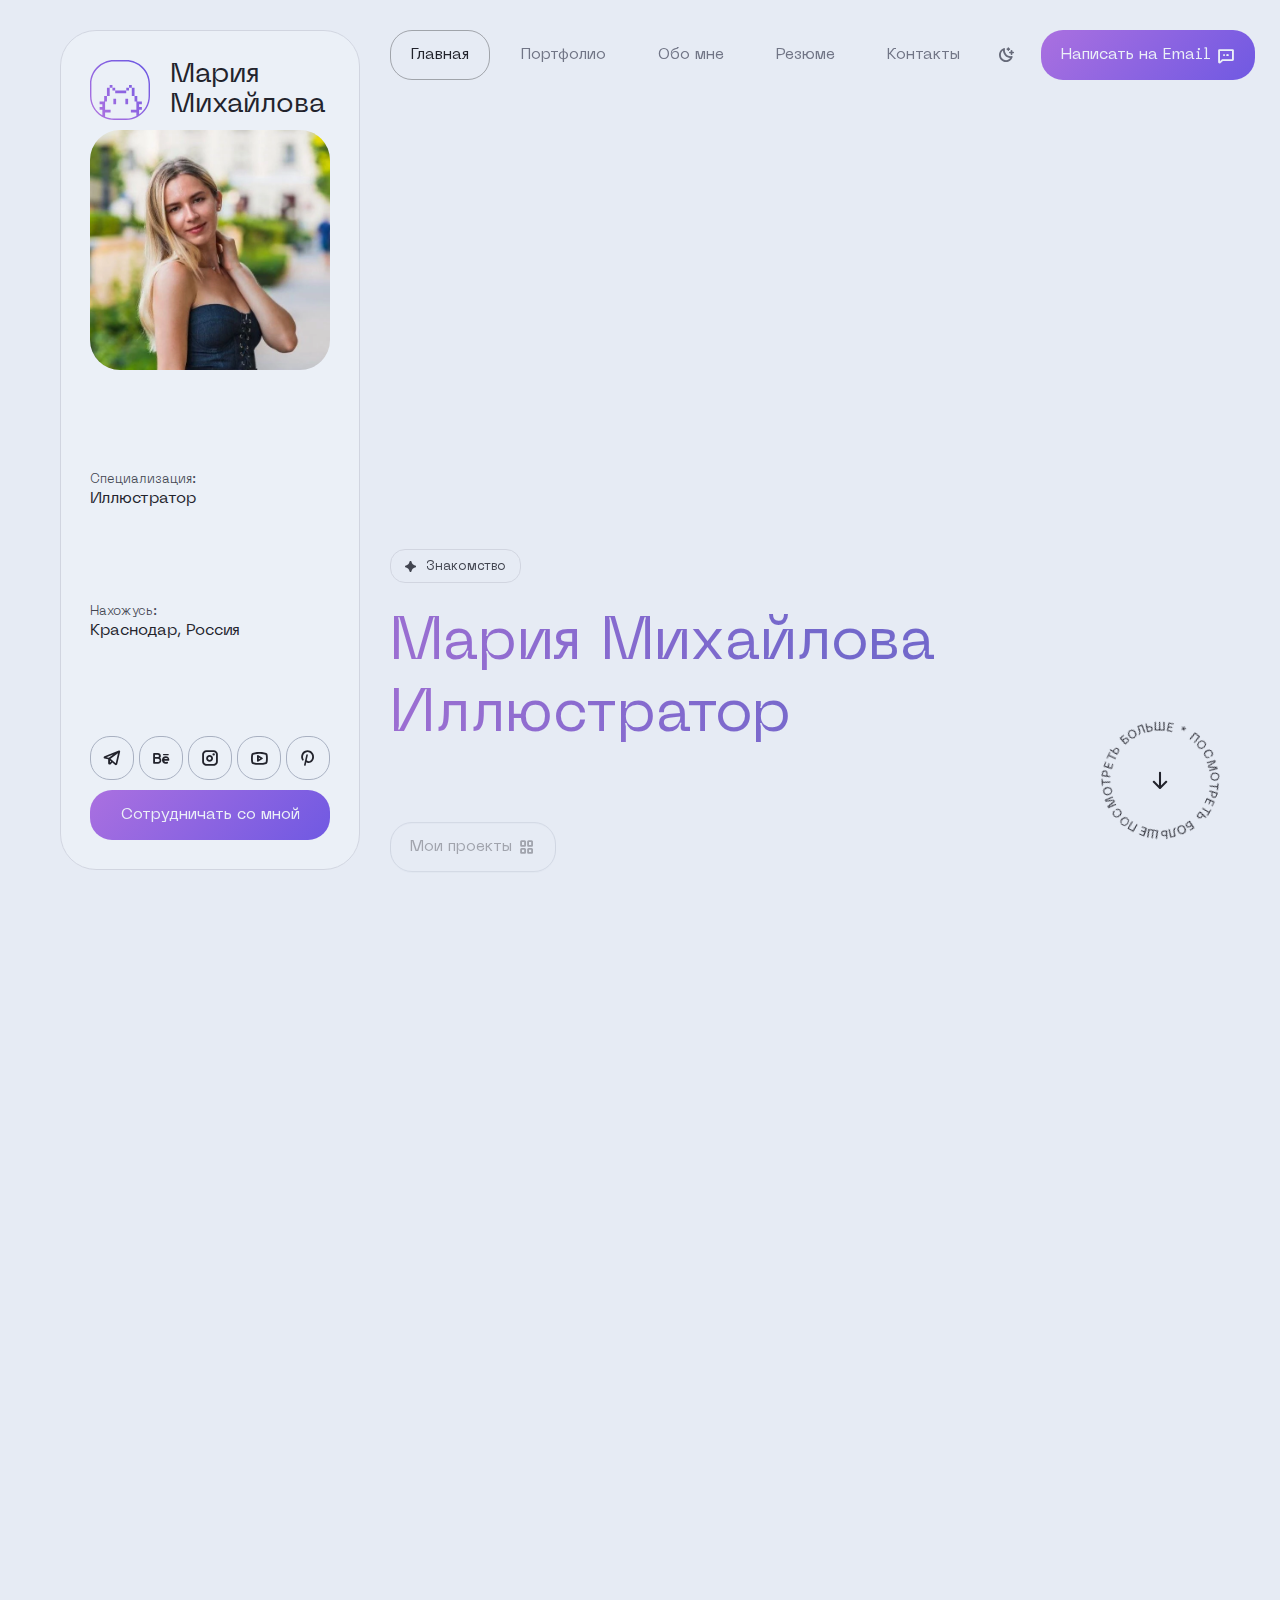
==== commit 50e8cd50: "translated and actualize text & info in HTML, changed images" ====
--- a/index.html
+++ b/index.html
@@ -101,8 +101,8 @@
       <!-- Header Controls Start -->
       <div class="header__controls d-flex justify-content-end">
         <button id="color-switcher" class="color-switcher header__switcher btn" type="button" role="switch" aria-label="light/dark mode" aria-checked="true"></button>
-        <a id="notify-trigger" class="header__trigger btn" href="mailto:example@example.com?subject=Message%20from%20your%20site">
-          <span class="trigger__caption">Let's Talk</span>
+        <a id="notify-trigger" class="header__trigger btn" href="mailto:mary.shenshy@gmail.com?subject=Сообщение%20с%20сайта%20портфолио">
+          <span class="trigger__caption">Написать на Email</span>
           <i class="ph-bold ph-chat-dots"></i>
         </a>
       </div>
@@ -175,14 +175,14 @@
         <!-- data caption #1 -->
         <div class="avatar__block">
           <h6>
-            <small class="top">Specialization:</small>
-            Сommercial illustrator
+            <small class="top">Специализация:</small>
+            Иллюстратор
           </h6>
         </div>
         <!-- data caption #2 -->
         <div class="avatar__block">
           <h6>
-            <small class="top">Based in:</small>
+            <small class="top">Нахожусь:</small>
             Краснодар, Россия
           </h6>
         </div>
@@ -191,25 +191,25 @@
           <div class="avatar__socials">
             <ul class="socials-square d-flex justify-content-between">
               <li class="socials-square__item">
-                <a class="socials-square__link btn" href="https://dribbble.com/" target="_blank"><i class="ph-bold ph-dribbble-logo"></i></a>
+                <a class="socials-square__link btn" href="https://t.me/mikhailovamary" target="_blank"><i class="ph-bold ph-telegram-logo"></i></a>
               </li>
               <li class="socials-square__item">
-                <a class="socials-square__link btn" href="https://www.behance.net/" target="_blank"><i class="ph-bold ph-behance-logo"></i></a>
+                <a class="socials-square__link btn" href="https://www.behance.net/mikhailovamary" target="_blank"><i class="ph-bold ph-behance-logo"></i></a>
               </li>
               <li class="socials-square__item">
-                <a class="socials-square__link btn" href="https://www.instagram.com/" target="_blank"><i class="ph-bold ph-instagram-logo"></i></a>
+                <a class="socials-square__link btn" href="http://instagram.com/mikhailova.mary" target="_blank"><i class="ph-bold ph-instagram-logo"></i></a>
               </li>
               <li class="socials-square__item">
-                <a class="socials-square__link btn" href="https://www.twitch.tv/" target="_blank"><i class="ph-bold ph-twitch-logo"></i></a>
+                <a class="socials-square__link btn" href="https://www.youtube.com/@marymikhailova" target="_blank"><i class="ph-bold ph-youtube-logo"></i></a>
               </li>
               <li class="socials-square__item">
-                <a class="socials-square__link btn" href="https://www.pinterest.com/" target="_blank"><i class="ph-bold ph-pinterest-logo"></i></a>
+                <a class="socials-square__link btn" href="https://pinterest.com/mikhailovamary" target="_blank"><i class="ph-bold ph-pinterest-logo"></i></a>
               </li>
             </ul>
           </div>
           <div class="avatar__btnholder">
             <a class="btn btn-default btn-fullwidth btn-hover btn-hover-accent" href="#contact" target="_blank">
-              <span class="btn-caption">Let's Work Together!</span>
+              <span class="btn-caption">Сотрудничать со мной</span>
             </a>
           </div>
         </div>
@@ -232,16 +232,16 @@
                   C5,2.8,5.1,1.2,5.6,0.4C6-0.1,7-0.1,7.4,0.4c0.5,0.8,0.7,2.4,1.8,3.5c1.2,1.2,2.6,1.2,3.5,1.7c0.6,0.4,0.6,1.4,0,1.7
                   C11.8,7.9,10.2,8,9.1,9.1c-1,1-1.2,2.7-1.7,3.5C7,13.1,6,13.1,5.6,12.6z"></path>
               </svg>
-              <span>Let's meet!</span>
+              <span>Знакомство</span>
             </p>
-            <h1 class="headline__title animate-headline">Мария Михайлова<br>Коммерческий иллюстратор</h1>
+            <h1 class="headline__title animate-headline">Мария Михайлова<br>Иллюстратор</h1>
             <div class="headline__btnholder d-flex flex-column flex-sm-row">
               <a class="btn mobile-vertical btn-default btn-hover btn-hover-accent-mobile animate-headline" href="#portfolio">
-                <span class="btn-caption">My Works</span>
+                <span class="btn-caption">Мои проекты</span>
                 <i class="ph-bold ph-squares-four"></i>
               </a>
               <a class="btn mobile-vertical btn-default btn-hover btn-hover-outline-mobile animate-headline" href="#0">
-                <span class="btn-caption">Download CV</span>
+                <span class="btn-caption">Скачать резюме</span>
                 <i class="ph-bold ph-download-simple"></i>
               </a>
             </div>
@@ -260,7 +260,7 @@
                   <use xlink:href="#textPath" fill="none"></use>
                   <text>
                     <!-- button text here!!! -->
-                    <textPath xlink:href="#textPath">Scroll for More * Scroll for More * </textPath>
+                    <textPath xlink:href="#textPath">Посмотреть больше * Посмотреть больше * </textPath>
                   </text>
                 </g>
               </svg>
@@ -284,9 +284,9 @@
                   C5,2.8,5.1,1.2,5.6,0.4C6-0.1,7-0.1,7.4,0.4c0.5,0.8,0.7,2.4,1.8,3.5c1.2,1.2,2.6,1.2,3.5,1.7c0.6,0.4,0.6,1.4,0,1.7
                   C11.8,7.9,10.2,8,9.1,9.1c-1,1-1.2,2.7-1.7,3.5C7,13.1,6,13.1,5.6,12.6z"></path>
               </svg>
-              <span>Portfolio</span>
+              <span>Портфолио</span>
             </p>
-            <h2 class="h2__title animate-in-up">Check out my featured projects</h2>
+            <h2 class="h2__title animate-in-up">Мои лучшие проекты</h2>
           </div>
           <!-- Content Block - H2 Section Title End -->
 
@@ -297,16 +297,16 @@
     
                 <!-- Works Gallery Single Item Start -->
                 <figure class="col-12 col-md-6 gallery__item grid-item animate-card-2" itemprop="associatedMedia" itemscope="" itemtype="http://schema.org/ImageObject">
-                  <a href="img/works/1400x1400_w01.webp" data-image="img/works/1400x1400_w01.webp" class="gallery__link" itemprop="contentUrl" data-size="1400x1400">
-                    <img src="img/works/800_w01-thumb.webp" class="gallery__image" itemprop="thumbnail" alt="Image description">
+                  <a href="img/works/1400x1400_w01.JPG" data-image="img/works/800_w01-thumb.webp" class="gallery__link" itemprop="contentUrl" data-size="1400x1400">
+                    <img src="img/works/800_w01-thumb.webp" class="gallery__image" itemprop="thumbnail" alt="Яркая кошка">
                   </a>
                   <figcaption class="gallery__descr" itemprop="caption description">
-                    <h5>Isometric House</h5>
+                    <h5>Яркая кошка</h5>
                     <div class="card__tags d-flex flex-wrap">
-                      <span class="rounded-tag opposite">Illustrations</span>
-                      <span class="rounded-tag opposite">3D Render</span>
+                      <span class="rounded-tag opposite">Иллюстрация</span>
+                      <span class="rounded-tag opposite">Для принта</span>
                     </div>
-                    <p class="small">Mauris porttitor lobortis ligula, quis molestie lorem scelerisque eu. Morbi aliquam enim odio.
+                    <p class="small">Эта уникальная иллюстрация кошки была создана мной с целью передать игривый и индивидуальный дух этого животного. Она представляет собой обаятельное изображение кошки с характерными чертами, которые отражают ее хитрость и радость жизни.
                     </p>
                   </figcaption>
                 </figure>
@@ -318,13 +318,12 @@
                     <img src="img/works/800_w02-thumb.webp" class="gallery__image" itemprop="thumbnail" alt="Image description">
                   </a>
                   <figcaption class="gallery__descr opposite" itemprop="caption description">
-                    <h5 class="opposite">Dashboard Template</h5>
+                    <h5 class="opposite">Бегущая по миру</h5>
                     <div class="card__tags d-flex flex-wrap">
-                      <span class="rounded-tag">UI Design</span>
-                      <span class="rounded-tag">Figma</span>
+                      <span class="rounded-tag">Иллюстрация</span>
+                      <span class="rounded-tag">Для сайта</span>
                     </div>
-                    <p class="small">Mauris porttitor lobortis ligula, quis molestie lorem scelerisque eu. Morbi aliquam enim odio,
-                      a mollis ipsum tristique eu.
+                    <p class="small">Как сказал один клиент «иллюстрация в стиле Apple». Удачное сочетание розового с персиковым оттенками.
                     </p>
                   </figcaption>
                 </figure>
@@ -336,13 +335,12 @@
                     <img src="img/works/800_w03-thumb.webp" class="gallery__image" itemprop="thumbnail" alt="Image description">
                   </a>
                   <figcaption class="gallery__descr opposite" itemprop="caption description">
-                    <h5 class="opposite">Notification Icon</h5>
+                    <h5 class="opposite">Виноградина</h5>
                     <div class="card__tags d-flex flex-wrap">
-                      <span class="rounded-tag">Illustrations</span>
-                      <span class="rounded-tag">3D Render</span>
+                      <span class="rounded-tag">Иллюстрация</span>
+                      <span class="rounded-tag">Для упаковки</span>
                     </div>
-                    <p class="small">Mauris porttitor lobortis ligula, quis molestie lorem scelerisque eu. Morbi aliquam enim odio,
-                      a mollis ipsum tristique eu.
+                    <p class="small">Дерзкая девчонка с виноградной лозой вместо наушников. Яркая иллюстрация в стиле флэт.
                     </p>
                   </figcaption>
                 </figure>
@@ -354,13 +352,12 @@
                     <img src="img/works/800_w04-thumb.webp" class="gallery__image" itemprop="thumbnail" alt="Image description">
                   </a>
                   <figcaption class="gallery__descr " itemprop="caption description">
-                    <h5>Smart Penguin</h5>
+                    <h5>Иллюстратор</h5>
                     <div class="card__tags d-flex flex-wrap">
-                      <span class="rounded-tag opposite">Illustrations</span>
-                      <span class="rounded-tag opposite">AI Experiment</span>
+                      <span class="rounded-tag opposite">Иллюстрация</span>
+                      <span class="rounded-tag opposite">Для журнала</span>
                     </div>
-                    <p class="small">Mauris porttitor lobortis ligula, quis molestie lorem scelerisque eu. Morbi aliquam enim odio,
-                      a mollis ipsum tristique eu.
+                    <p class="small">Стилус, беретик, подобранные цвета с цветового круга — признаки хорошего креативного человека!
                     </p>
                   </figcaption>
                 </figure>
@@ -385,9 +382,9 @@
                   C5,2.8,5.1,1.2,5.6,0.4C6-0.1,7-0.1,7.4,0.4c0.5,0.8,0.7,2.4,1.8,3.5c1.2,1.2,2.6,1.2,3.5,1.7c0.6,0.4,0.6,1.4,0,1.7
                   C11.8,7.9,10.2,8,9.1,9.1c-1,1-1.2,2.7-1.7,3.5C7,13.1,6,13.1,5.6,12.6z"></path>
               </svg>
-              <span>About Me</span>
+              <span>Обо мне</span>
             </p>
-            <h2 class="h2__title animate-in-up">Turning complex problems into simple design</h2>
+            <h2 class="h2__title animate-in-up">Решаю сложные задачи яркими иллюстрациями</h2>
           </div>
           <!-- Content Block - H2 Section Title End -->
 
@@ -398,21 +395,21 @@
               <div class="achievements__item d-flex flex-column grid-item animate-card-3">
                 <div class="achievements__card">
                   <p class="achievements__number">40+</p>
-                  <p class="achievements__descr">Happy clients</p>
+                  <p class="achievements__descr">Довольных клиентов</p>
                 </div>
               </div>
               <!-- achievements single item -->
               <div class="achievements__item d-flex flex-column grid-item animate-card-3">
                 <div class="achievements__card">
                   <p class="achievements__number">2+</p>
-                  <p class="achievements__descr">Years of experience</p>
+                  <p class="achievements__descr">Года опыта</p>
                 </div>
               </div>
               <!-- achievements single item -->
               <div class="achievements__item d-flex flex-column grid-item animate-card-3">
                 <div class="achievements__card">
                   <p class="achievements__number">50+</p>
-                  <p class="achievements__descr">Projects done</p>
+                  <p class="achievements__descr">Завершенных проектов</p>
                 </div>
               </div>
             </div>
@@ -420,29 +417,55 @@
           <!-- Content Block - Achievements End -->
 
           <!-- Content Block - About Me Data Start -->
-          <div class="content__block grid-block block-large">
+          <div class="content__block grid-block">
             <div class="container-fluid p-0">
               <div class="row g-0 justify-content-between">
                 
                 <!-- About Me Description Start -->
                 <div class="col-12 col-xl-8 grid-item about-descr">
                   <p class="about-descr__text animate-in-up">
-                    I wonder if I've been changed in the night? Let me think. Was I the same when I got up this morning? 
-                    I almost think I can remember feeling a little different. 
-                    But if I'm not the same, the 
-                    <a href="#0" class="text-link">next question</a> 
-                    is 'Who in the world am I?' Ah, that's the great puzzle!
+                    Я художник иллюстратор с высшим дизайнерским образованием. Рисую современно и лаконично, с приятной цветовой гаммой. Владею программами Adobe Photoshop, Adobe Illustrator, Procreate. Растровая/векторная графика. Подготовлю макет к печати, знаю нюансы предпечатной подготовки.
                   </p>
                   <p class="about-descr__text animate-in-up">
-                    Be what you would seem to be - or, if you'd like it put more simply - never imagine yourself not to be otherwise 
-                    than what it might appear to others that what you were or 
-                    <a href="#0" class="text-link">might have been</a> 
-                    was not otherwise than what you had been 
-                    would have appeared to them to be otherwise.
+                    Рисую иллюстрации, дизайн для бизнес проектов:
+                  </p>
+                  <ul class="about-descr__text animate-in-up">
+                    <li>✔️иллюстрированный логотип</li>
+                    <li>✔️стикеры</li>
+                    <li>✔️упаковка</li>
+                    <li>✔️бренд персонаж</li>
+                    <li>✔️печатная продукция</li>
+                    <li>✔️принт</li>
+                    <li>✔️и другое, что можно нарисовать</li>
+                  </ul>
+                  <p class="about-descr__text animate-in-up">
+                    Стоимость зависит от количества деталей, идеи, лицензии (если требуется).
+                    С радостью реализую ваши идеи в жизнь! 
+                  </p>
+                  <p class="about-descr__text animate-in-up">
+                    Несколько этапов создания иллюстрации:
+                  </p>
+                  <ul class="about-descr__text animate-in-up">
+
+                  <li>
+                    ИНФО. Присылаете информацию по проекту (ТЗ) и я задам несколько вопросов
+                  </li>  
+                  <li>
+                    ПРОЦЕСС. Работаю над эскизом, цветом, итоговым вариантом, согласование с вами на каждом этапе, внесение корректировок, при необходимости
+                  </li>
+                  <li>
+                    ИТОГ. Отправляю готовые иллюстрации на email или в Telegram в высоком разрешении
+                  </li>
+                  </ul>
+                  <br>
+                  <p class="about-descr__text animate-in-up">
+                    
+                    Можем заключить договор при необходимости.
+                    Выдаю чек об оплате как самозанятая.
                   </p>
                   <div class="btn-group about-descr__btnholder animate-in-up">
                     <a class="btn mobile-vertical btn-default btn-hover btn-hover-accent" href="#0">
-                      <span class="btn-caption">Download CV</span>
+                      <span class="btn-caption">Скачать резюме</span>
                       <i class="ph-bold ph-download-simple"></i>
                     </a>
                   </div>
@@ -453,26 +476,28 @@
                 <div class="col-12 col-xl-4 grid-item about-info">
                   <div class="about-info__item animate-in-up">
                     <h6>
-                      <small class="top">Name</small>
-                      Alex Walker
+                      <small class="top">Имя</small>
+                      Мария Михайлова
                     </h6>
                   </div>
                   <div class="about-info__item animate-in-up">
                     <h6>
-                      <small class="top">Phone</small>
-                      <a class="text-link-bold" href="tel:+12127089400">+1 212-708-9400</a>
+                      <small class="top">Телефон</small>
+                      <a class="text-link-bold" href="tel:+79883208565">+7 988 320-85-65</a>
                     </h6>
                   </div>
                   <div class="about-info__item animate-in-up">
                     <h6>
                       <small class="top">Email</small>
-                      <a class="text-link-bold" href="mailto:example@example.com?subject=Message%20from%20your%20site">hello@yourdomain.com</a>
+                      <a class="text-link-bold" href="mailto:mary.shenshy@gmail.com?subject=Сообщение%20с%20сайта%20портфолио">
+                        mary.shenshy@gmail.com
+                      </a>
                     </h6>
                   </div>
                   <div class="about-info__item animate-in-up">
                     <h6>
-                      <small class="top">Location</small>
-                      <a class="text-link-bold" href="https://maps.app.goo.gl/xMJXTEUeHkv6kYRQ6" target="_blank">Odesa, Ukraine</a>
+                      <small class="top">Нахожусь</small>
+                      <a class="text-link-bold" href="https://yandex.ru/maps/-/CDbuFLpC" target="_blank">Краснодар, Россия</a>
                     </h6>
                   </div>
                 </div>
@@ -482,87 +507,6 @@
             </div>
           </div>
           <!-- Content Block - About Me Data End -->
-
-          <!-- Content Block - Services Start -->
-          <div class="content__block grid-block">
-            <div class="container-fluid p-0">
-              <div class="row g-0 align-items-stretch cards">
-                <!-- services cards grid single item -->
-                <div class="col-12 col-md-6 cards__item grid-item animate-card-2">
-                  <div class="cards__card d-flex flex-column">
-                    <div class="cards__descr">
-                      <h4 class="cards__title animate-in-up">Frontend<br>development</h4>
-                      <div class="cards__tags d-flex flex-wrap animate-in-up">
-                        <span class="rounded-tag tag-outline">UI/UX Design</span>
-                        <span class="rounded-tag tag-outline">Design to Code</span>
-                      </div>
-                      <p class="small cards__text animate-in-up">I work with HTML/CSS, Framer and WordPress.</p>
-                    </div>
-                    <div class="cards__image d-flex animate-in-up">
-                      <img src="img/services/1200x900_s01.webp" alt="Service/Feature Image">
-                    </div>
-                  </div>
-                </div>
-                <!-- services grid cards single item -->
-                <div class="col-12 col-md-6 cards__item grid-item animate-card-2">
-                  <div class="cards__card d-flex flex-column">
-                    <div class="cards__descr">
-                      <h4 class="cards__title animate-in-up">Digital art and graphic design</h4>
-                      <div class="cards__tags d-flex flex-wrap animate-in-up">
-                        <span class="rounded-tag tag-outline">Illustrations</span>
-                        <span class="rounded-tag tag-outline">AI Experiments</span>
-                      </div>
-                      <p class="small cards__text animate-in-up">I use Adobe Photoshop, Fresco and Blender to create 
-                        illustrations and 3D renders for my clients and stocks.
-                      </p>
-                    </div>
-                    <div class="cards__image d-flex animate-in-up">
-                      <img src="img/services/1200x900_s02.webp" alt="Service/Feature Image">
-                    </div>
-                  </div>
-                </div>
-                <!-- services grid cards single item -->
-                <div class="col-12 col-md-6 cards__item grid-item animate-card-2">
-                  <div class="cards__card d-flex flex-column">
-                    <div class="cards__descr">
-                      <h4 class="cards__title animate-in-up">SEO/Digital marketing solutions</h4>
-                      <div class="cards__tags d-flex flex-wrap animate-in-up">
-                        <span class="rounded-tag tag-outline">Social Media</span>
-                        <span class="rounded-tag tag-outline">Analytics</span>
-                      </div>
-                      <p class="small cards__text animate-in-up">Social media content plans, media monitoring, email and text messaging
-                        and search engine optimization.
-                      </p>
-                    </div>
-                    <div class="cards__image d-flex">
-                      <img src="img/services/1200x900_s03.webp" alt="Service/Feature Image">
-                    </div>
-                  </div>
-                </div>
-                <!-- services grid cards single item -->
-                <div class="col-12 col-md-6 cards__item grid-item animate-card-2">
-                  <div class="cards__card d-flex flex-column">
-                    <div class="cards__descr">
-                      <h4 class="cards__title animate-in-up">Brand<br>identity</h4>
-                      <div class="cards__tags d-flex flex-wrap animate-in-up">
-                        <span class="rounded-tag tag-outline">Logo Design</span>
-                        <span class="rounded-tag tag-outline">Style Guides</span>
-                      </div>
-                      <p class="small cards__text animate-in-up">I help my clients to develop a personality and brand voice, 
-                        design the brand look and logo.
-                      </p>
-                    </div>
-                    <div class="cards__image d-flex animate-in-up">
-                      <img src="img/services/1200x900_s04.webp" alt="Service/Feature Image">
-                    </div>
-                  </div>
-                </div>
-    
-              </div>
-            </div>
-          </div>
-          <!-- Content Block - Services End -->
-
         </section>
         <!-- About Section End -->
 
@@ -577,15 +521,12 @@
                   C5,2.8,5.1,1.2,5.6,0.4C6-0.1,7-0.1,7.4,0.4c0.5,0.8,0.7,2.4,1.8,3.5c1.2,1.2,2.6,1.2,3.5,1.7c0.6,0.4,0.6,1.4,0,1.7
                   C11.8,7.9,10.2,8,9.1,9.1c-1,1-1.2,2.7-1.7,3.5C7,13.1,6,13.1,5.6,12.6z"></path>
               </svg>
-              <span>Resume</span>
+              <span>Резюме</span>
             </p>
-            <h2 class="h2__title animate-in-up">Education and practical experience</h2>
+            <h2 class="h2__title animate-in-up">Образование и опыт работы</h2>
             <p class="h2__text animate-in-up">
-              Be what you would seem to be - or, if you'd like it put more simply - never imagine yourself not to be otherwise 
-              than what it might appear to others that what you were or 
-              <a href="#0" class="text-link">might have been</a> 
-              was not otherwise than what you had been 
-              would have appeared to them to be otherwise.
+              Начала свое обучение рисованию еще в школе в кружках, в творчестве всегда стремилась к индивидуальности. <br>Профессионально училась в художественной школе, где освоила креативный подход к работе и создание уникальных концепций. Затем поступила в университет на дизайнера, научилась командной работе и освоила дизайнерские программы.
+              <br><br>Прошла курс графического дизайна для иллюстраторов от Skillbox, изучила вёрстку, типографику и многое другое. Отточила навыки и определилась с направлениями работы. Также прошла курс анимации в Alight Motion, научилась оживлять свои иллюстрации для социальных сетей.
             </p>
           </div>
           <!-- Content Block - H2 Section Title End -->
@@ -595,7 +536,7 @@
 
             <!-- H3 Block Start -->
             <div class="section-h3">
-              <h3 class="h3__title animate-in-up">My education</h3>
+              <h3 class="h3__title animate-in-up">Образование</h3>
             </div>
             <!-- H3 Block End -->
 
@@ -604,46 +545,31 @@
               <!-- education single item -->
               <div class="row g-0 resume-lines__item animate-in-up">
                 <div class="col-12 col-md-2">
-                  <span class="resume-lines__date animate-in-up">2015 - 2016</span>
+                  <span class="resume-lines__date animate-in-up">2023 - 2024</span>
                 </div>
                 <div class="col-12 col-md-5">
-                  <h5 class="resume-lines__title animate-in-up">Drawing Concentration</h5>
-                  <p class="resume-lines__source animate-in-up">Course by
-                    <a href="#0" class="text-link-bold" target="_blank">New York Academy of Art</a>
+                  <h5 class="resume-lines__title animate-in-up">Коммерческий иллюстратор</h5>
+                  <p class="resume-lines__source animate-in-up">Курс от
+                    <a href="https://skillbox.ru/course/profession-commercial-illustrator-2/" class="text-link-bold" target="_blank">Skillbox</a>
                   </p>
                 </div>
                 <div class="col-12 col-md-5">
-                  <p class="small resume-lines__descr animate-in-up">Intensive drawing courses that present the fundamental principles of drawing.</p>
+                  <p class="small resume-lines__descr animate-in-up">Отточила иллюстраторские навыки, выбрала направления, в которых хочу работать.</p>
                 </div>
               </div>
               <!-- education single item -->
               <div class="row g-0 resume-lines__item animate-in-up">
                 <div class="col-12 col-md-2">
-                  <span class="resume-lines__date animate-in-up">2019 - 2021</span>
+                  <span class="resume-lines__date animate-in-up">2014 - 2018</span>
                 </div>
                 <div class="col-12 col-md-5">
-                  <h5 class="resume-lines__title animate-in-up">UI/UX Design Specialization</h5>
-                  <p class="resume-lines__source animate-in-up">Course by 
-                    <a href="#0" class="text-link-bold" target="_blank">California Institute of Arts</a>
+                  <h5 class="resume-lines__title animate-in-up">Дизайнер</h5>
+                  <p class="resume-lines__source animate-in-up">
+                    Краснодарский государственный институт культуры
                   </p>
                 </div>
                 <div class="col-12 col-md-5">
-                  <p class="small resume-lines__descr animate-in-up">Research, design, and prototype effective, visually-driven websites and apps.</p>
-                </div>
-              </div>
-              <!-- education single item -->
-              <div class="row g-0 resume-lines__item animate-in-up">
-                <div class="col-12 col-md-2">
-                  <span class="resume-lines__date animate-in-up">2022</span>
-                </div>
-                <div class="col-12 col-md-5">
-                  <h5 class="resume-lines__title animate-in-up">UI/UX Designer</h5>
-                  <p class="resume-lines__source animate-in-up"> Course by
-                    <a href="#0" class="text-link-bold" target="_blank">Coursera</a>
-                  </p>
-                </div>
-                <div class="col-12 col-md-5">
-                  <p class="small resume-lines__descr animate-in-up">This cource is about how to complete the design process from beginning to end.</p>
+                  <p class="small resume-lines__descr animate-in-up">Получила фундаментальные знания в дизайне, освоила профессиональные программы, участвовала в командных проектах.</p>
                 </div>
               </div>
             </div>
@@ -657,7 +583,7 @@
 
             <!-- H3 Block Start -->
             <div class="section-h3">
-              <h3 class="h3__title animate-in-up">Work experience</h3>
+              <h3 class="h3__title animate-in-up">Опыт работы</h3>
             </div>
             <!-- H3 Block End -->
 
@@ -666,51 +592,30 @@
               <!-- experience single item -->
               <div class="row g-0 resume-lines__item animate-in-up">
                 <div class="col-12 col-md-2">
-                  <span class="resume-lines__date animate-in-up">2018 - 2019</span>
-                </div>
-                <div class="col-12 col-md-5">
-                  <h5 class="resume-lines__title animate-in-up">Illustrator</h5>
-                  <p class="resume-lines__source animate-in-up">in the 
-                    <a href="#0" class="text-link-bold" target="_blank">Creative Mind</a>
-                    agency
-                  </p>
-                </div>
-                <div class="col-12 col-md-5">
-                  <p class="small resume-lines__descr animate-in-up">I created original images for a range of digital and printed products.</p>
+                  <span class="resume-lines__date animate-in-up">с 2022</span>
+                </div>
+                <div class="col-12 col-md-4">
+                  <h5 class="resume-lines__title animate-in-up">Иллюстратор</h5>
+                  <p class="resume-lines__source animate-in-up">Фриланс</p>
+                </div>
+                <div class="col-12 col-md-6">
+                  <p class="small resume-lines__descr animate-in-up">Рисую иллюстрации на заказ для бизнеса. В своей работе я ценю простор для творчества, но в рамках определенной задачи. Это позволяет мне придерживаться заданной цели и реализовывать свой творческий потенциал.</p>
                 </div>
               </div>
               <!-- experience single item -->
               <div class="row g-0 resume-lines__item animate-in-up">
                 <div class="col-12 col-md-2">
-                  <span class="resume-lines__date animate-in-up">2019 - 2021</span>
-                </div>
-                <div class="col-12 col-md-5">
-                  <h5 class="resume-lines__title animate-in-up">Graphic Designer</h5>
-                  <p class="resume-lines__source animate-in-up">in the
-                    <a href="#0" class="text-link-bold" target="_blank">Moon Light</a>
-                    agency
-                  </p>
-                </div>
-                <div class="col-12 col-md-5">
-                  <p class="small resume-lines__descr animate-in-up">My job was to create adverts, branding, signage and other media products.</p>
+                  <span class="resume-lines__date animate-in-up">с 2021</span>
+                </div>
+                <div class="col-12 col-md-4">
+                  <h5 class="resume-lines__title animate-in-up">Художник</h5>
+                  <p class="resume-lines__source animate-in-up">Фриланс</p>
+                </div>
+                <div class="col-12 col-md-6">
+                  <p class="small resume-lines__descr animate-in-up">Пишу реалистичные портреты маслом на холсте. Также создаю картины в разных стилях — от классики до абстракционизма.</p>
                 </div>
               </div>
               <!-- experience single item -->
-              <div class="row g-0 resume-lines__item animate-in-up">
-                <div class="col-12 col-md-2">
-                  <span class="resume-lines__date animate-in-up">2021 - now</span>
-                </div>
-                <div class="col-12 col-md-5">
-                  <h5 class="resume-lines__title animate-in-up">UI/UX Designer</h5>
-                  <p class="resume-lines__source animate-in-up">in the
-                    <a href="#0" class="text-link-bold" target="_blank">Moon Light</a>
-                    agency
-                  </p>
-                </div>
-                <div class="col-12 col-md-5">
-                  <p class="small resume-lines__descr animate-in-up">I am actively involved in creating user interfaces for mobile apps and websites.</p>
-                </div>
-              </div>
             </div>
             <!-- Experience Lines End -->
 
@@ -720,7 +625,7 @@
           <!-- Content Block - H3 Block Start -->
           <div class="content__block">
             <div class="section-h3 section-h3-grid">
-              <h3 class="h3__title animate-in-up">My favourite tools</h3>
+              <h3 class="h3__title animate-in-up">Мои профессиональные инструменты</h3>
             </div>
           </div>
           <!-- Content Block - H3 Block End -->
@@ -739,10 +644,11 @@
               <!-- tools simgle item -->
               <div class="tools-cards__item d-flex grid-item-s animate-card-5">
                 <div class="tools-cards__card">
-                  <img class="tools-cards__icon animate-in-up" src="img/icons/icon-figma.svg" alt="Tools Icon">
-                  <h6 class="tools-cards__caption animate-in-up">Figma</h6>
-                </div>
-              </div>
+                  <img class="tools-cards__icon animate-in-up" src="img/icons/icon-procreate.svg" alt="Tools Icon">
+                  <h6 class="tools-cards__caption animate-in-up">Procreate</h6>
+                </div>
+              </div>
+
               <!-- tools simgle item -->
               <div class="tools-cards__item d-flex grid-item-s animate-card-5">
                 <div class="tools-cards__card">
@@ -753,36 +659,8 @@
               <!-- tools simgle item -->
               <div class="tools-cards__item d-flex grid-item-s animate-card-5">
                 <div class="tools-cards__card">
-                  <img class="tools-cards__icon animate-in-up" src="img/icons/icon-scketch.svg" alt="Tools Icon">
-                  <h6 class="tools-cards__caption animate-in-up">Sketch</h6>
-                </div>
-              </div>
-              <!-- tools simgle item -->
-              <div class="tools-cards__item d-flex grid-item-s animate-card-5">
-                <div class="tools-cards__card">
-                  <img class="tools-cards__icon animate-in-up" src="img/icons/icon-blender.svg" alt="Tools Icon">
-                  <h6 class="tools-cards__caption animate-in-up">Blender</h6>
-                </div>
-              </div>
-              <!-- tools simgle item -->
-              <div class="tools-cards__item d-flex grid-item-s animate-card-5">
-                <div class="tools-cards__card">
-                  <img class="tools-cards__icon animate-in-up" src="img/icons/icon-html.svg" alt="Tools Icon">
-                  <h6 class="tools-cards__caption animate-in-up">HTML5</h6>
-                </div>
-              </div>
-              <!-- tools simgle item -->
-              <div class="tools-cards__item d-flex grid-item-s animate-card-5">
-                <div class="tools-cards__card">
-                  <img class="tools-cards__icon animate-in-up" src="img/icons/icon-css.svg" alt="Tools Icon">
-                  <h6 class="tools-cards__caption animate-in-up">CSS3</h6>
-                </div>
-              </div>
-              <!-- tools simgle item -->
-              <div class="tools-cards__item d-flex grid-item-s animate-card-5">
-                <div class="tools-cards__card">
-                  <img class="tools-cards__icon animate-in-up" src="img/icons/icon-notion.svg" alt="Tools Icon">
-                  <h6 class="tools-cards__caption animate-in-up">Notion</h6>
+                  <img class="tools-cards__icon animate-in-up" src="img/icons/icon-alight-motion.png" alt="Tools Icon">
+                  <h6 class="tools-cards__caption animate-in-up">Alight motion</h6>
                 </div>
               </div>
             </div>
@@ -798,9 +676,9 @@
                   C5,2.8,5.1,1.2,5.6,0.4C6-0.1,7-0.1,7.4,0.4c0.5,0.8,0.7,2.4,1.8,3.5c1.2,1.2,2.6,1.2,3.5,1.7c0.6,0.4,0.6,1.4,0,1.7
                   C11.8,7.9,10.2,8,9.1,9.1c-1,1-1.2,2.7-1.7,3.5C7,13.1,6,13.1,5.6,12.6z"></path>
               </svg>
-              <span>Testimonials</span>
+              <span>Отзывы</span>
             </p>
-            <h2 class="h2__title animate-in-up">Clients say about me</h2>
+            <h2 class="h2__title animate-in-up">Отзывы клиентов</h2>
           </div>
           <!-- Content Block - H2 Block End -->
 
@@ -818,12 +696,12 @@
                     <div class="testimonials-card animate-in-up">
                       <div class="testimonials-card__tauthor d-flex animate-in-up">
                         <div class="tauthor__avatar">
-                          <img src="img/avatars/400x400_t01.webp" alt="Review Author">
+                          <img src="img/avatars/400x400_t01.jpg" alt="Review Author">
                         </div>
                         <div class="tauthor__info d-flex flex-column justify-content-center">
-                          <p class="tauthor__name">Alex Tomato</p>
-                          <p class="tauthor__position">Brand Manager in 
-                            <a href="#0" class="text-link-bold" target="_blank">Instant Design</a>
+                          <p class="tauthor__name">Елена</p>
+                          <p class="tauthor__position">Автор книг, писатель
+                            <!-- <a href="#0" class="text-link-bold" target="_blank">Instant Design</a> -->
                           </p>
                           <div class="tauthor__rating d-flex">
                             <i class="ph-fill ph-star"></i>
@@ -835,12 +713,11 @@
                         </div>
                       </div>
                       <div class="testimonials-card__descr animate-in-up">
-                        <p>Lorem ipsum dolor sit amet, consectetuer adipiscing elit, sed diam nonummy nibh euismod tincidunt ut 
-                          laoreet dolore magna aliquam erat volutpat. Ut wisi enim ad minim veniam, quis nostrud. Dolore magna aliquam.</p>
+                        <p>Мария отлично справилась с поставленной задачей! От души рекомендую сотрудничество с ней. Обратились со срочным заказом, в сроки уложились на 100%. Пожелания по иллюстрации обложки книги были услышаны, продуманы и воплощены в реальность. На каждом этапе создания иллюстрации - от эскиза до выполнения в цвете, была обратная связь. Вежливая, приятная в общении. Остались очень довольны сотрудничеством.</p>
                       </div>
                       <div class="testimonials-card__btnholder animate-in-up">
-                        <a class="btn mobile-vertical btn-line btn-transparent slide-right" href="#0">
-                          <span class="btn-caption">Project Page</span>
+                        <a target="_blank" class="btn mobile-vertical btn-line btn-transparent slide-right" href="https://www.avito.ru/user/e48065b80b0d64d9b8513d3a9f827df7/profile/all?src=fs&page_from=from_favorite_sellers&sellerId=e48065b80b0d64d9b8513d3a9f827df7#rating_and_reviews">
+                          <span class="btn-caption">Посмотреть отзыв на Авито </span>
                           <i class="ph-bold ph-arrow-right"></i>
                         </a>
                       </div>
@@ -850,12 +727,12 @@
                     <div class="testimonials-card  animate-in-up">
                       <div class="testimonials-card__tauthor d-flex  animate-in-up">
                         <div class="tauthor__avatar">
-                          <img src="img/avatars/400x400_t02.webp" alt="Review Author">
+                          <img src="img/avatars/400x400_t02.jpg" alt="Review Author">
                         </div>
                         <div class="tauthor__info d-flex flex-column justify-content-center">
-                          <p class="tauthor__name">Jenny Pineapple</p>
-                          <p class="tauthor__position">SEO in 
-                            <a href="#0" class="text-link-bold" target="_blank">Creative People</a>
+                          <p class="tauthor__name">Екатерина</p>
+                          <p class="tauthor__position">Предприниматель
+                            <!-- <a href="#0" class="text-link-bold" target="_blank">Creative People</a> -->
                           </p>
                           <div class="tauthor__rating d-flex">
                             <i class="ph-fill ph-star"></i>
@@ -867,12 +744,11 @@
                         </div>
                       </div>
                       <div class="testimonials-card__descr animate-in-up">
-                        <p>Lorem ipsum dolor sit amet, consectetuer adipiscing elit, sed diam nonummy nibh euismod tincidunt ut 
-                          laoreet dolore magna aliquam erat volutpat. Ut wisi enim ad minim veniam, quis nostrud. Dolore magna aliquam.</p>
+                        <p>Для открытки в кофейню нужна была оригинальная иллюстрация. Мария выполнила заказ в обозначенные сроки. Работа получилась яркой и именно такой, какой я ее представляла, даже лучше! Рекомендую к работе, очень комфортное общение.</p>
                       </div>
                       <div class="testimonials-card__btnholder animate-in-up">
-                        <a class="btn mobile-vertical btn-line btn-transparent slide-right" href="#0">
-                          <span class="btn-caption">Project Page</span>
+                        <a target="_blank" class="btn mobile-vertical btn-line btn-transparent slide-right" href="https://www.avito.ru/user/e48065b80b0d64d9b8513d3a9f827df7/profile/all?src=fs&page_from=from_favorite_sellers&sellerId=e48065b80b0d64d9b8513d3a9f827df7#rating_and_reviews">
+                          <span class="btn-caption">Посмотреть отзыв на Авито</span>
                           <i class="ph-bold ph-arrow-right"></i>
                         </a>
                       </div>
@@ -911,62 +787,11 @@
                   C5,2.8,5.1,1.2,5.6,0.4C6-0.1,7-0.1,7.4,0.4c0.5,0.8,0.7,2.4,1.8,3.5c1.2,1.2,2.6,1.2,3.5,1.7c0.6,0.4,0.6,1.4,0,1.7
                   C11.8,7.9,10.2,8,9.1,9.1c-1,1-1.2,2.7-1.7,3.5C7,13.1,6,13.1,5.6,12.6z"></path>
               </svg>
-              <span>Contact</span>
+              <span>Контакты</span>
             </p>
-            <h2 class="h2__title  animate-in-up">Let's make something awesome together!</h2>
+            <h2 class="h2__title  animate-in-up">Открыта новым идеям</h2>
           </div>
           <!-- Content Block - H2 Section Title End -->
-
-          <!-- Content Block - Contact Form Start -->
-          <div class="content__block grid-block block-grid-large">
-            <div class="form-container">
-
-              <!-- Reply Messages Start -->
-              <div class="form__reply centered text-center">
-                <i class="ph-bold ph-smiley reply__icon"></i>
-                <p class="reply__title">Done!</p>
-                <span class="reply__text">Thanks for your message. I'll get back as soon as possible.</span>
-              </div> 
-              <!-- Reply Messages End -->
-
-              <!-- Contact Form Start -->
-              <form class="form contact-form" id="contact-form">
-                <!-- Hidden Required Fields -->
-                <!-- <input type="hidden" name="project_name" value="Starter Template">
-                <input type="hidden" name="admin_email" value="support@mixdesign.club">
-                <input type="hidden" name="form_subject" value="Contact Form Message"> -->
-                <!-- END Hidden Required Fields-->
-                <div class="container-fluid p-0">
-                  <div class="row gx-0">
-                    <div class="col-12 col-md-6 form__item animate-in-up">
-                      <input type="text" name="Name" placeholder="Your Name*" required="">
-                    </div>
-                    <div class="col-12 col-md-6 form__item animate-in-up">
-                      <input type="text" name="Company" placeholder="Company Name">
-                    </div>
-                    <div class="col-12 col-md-6 form__item animate-in-up">
-                      <input type="email" name="E-mail" placeholder="Email Adress*" required="">
-                    </div>
-                    <div class="col-12 col-md-6 form__item animate-in-up">
-                      <input type="tel" name="Phone" placeholder="Phone Number*" required="">
-                    </div>
-                    <div class="col-12 form__item animate-in-up">
-                      <textarea name="Message" placeholder="A Few Words*" required=""></textarea>
-                    </div>
-                    <div class="col-12 form__item animate-in-up">
-                      <button class="btn btn-default btn-hover btn-hover-accent" type="submit">
-                        <span class="btn-caption">Send Message</span>
-                        <i class="ph-bold ph-paper-plane-tilt"></i>
-                      </button>
-                    </div>
-                  </div>
-                </div>
-              </form>
-              <!-- Contact Form End -->
-
-            </div>
-          </div>
-          <!-- Content Block - Contact Form End -->
 
           <!-- Content Block - Socials Cards Start -->
           <div class="content__block grid-block">
@@ -974,36 +799,36 @@
               <!-- socials item -->
               <div class="socials-cards__item d-flex grid-item-s animate-card-5">
                 <div class="socials-cards__card">
-                  <i class="ph-bold ph-dribbble-logo"></i>
-                  <a class="socials-cards__link" href="https://dribbble.com/" target="_blank"></a>
+                  <i class="ph-bold ph-telegram-logo"></i>
+                  <a class="socials-cards__link" href="https://t.me/mikhailovamary" target="_blank"></a>
                 </div>
               </div>
               <!-- socials item -->
               <div class="socials-cards__item d-flex grid-item-s animate-card-5">
                 <div class="socials-cards__card">
                   <i class="ph-bold ph-behance-logo"></i>
-                  <a class="socials-cards__link" href="https://www.behance.net/" target="_blank"></a>
+                  <a class="socials-cards__link" href="https://www.behance.net/mikhailovamary" target="_blank"></a>
                 </div>
               </div>
               <!-- socials item -->
               <div class="socials-cards__item d-flex grid-item-s animate-card-5">
                 <div class="socials-cards__card">
                   <i class="ph-bold ph-instagram-logo"></i>
-                  <a class="socials-cards__link" href="https://www.instagram.com/" target="_blank"></a>
+                  <a class="socials-cards__link" href="http://instagram.com/mikhailova.mary" target="_blank"></a>
                 </div>
               </div>
               <!-- socials item -->
               <div class="socials-cards__item d-flex grid-item-s animate-card-5">
                 <div class="socials-cards__card">
-                  <i class="ph-bold ph-twitch-logo"></i>
-                  <a class="socials-cards__link" href="https://www.twitch.tv/" target="_blank"></a>
+                  <i class="ph-bold ph-youtube-logo"></i>
+                  <a class="socials-cards__link" href="https://www.youtube.com/@marymikhailova" target="_blank"></a>
                 </div>
               </div>
               <!-- socials item -->
               <div class="socials-cards__item d-flex grid-item-s animate-card-5">
                 <div class="socials-cards__card">
                   <i class="ph-bold ph-pinterest-logo"></i>
-                  <a class="socials-cards__link" href="https://www.pinterest.com/" target="_blank"></a>
+                  <a class="socials-cards__link" href="https://pinterest.com/mikhailovamary" target="_blank"></a>
                 </div>
               </div>
             </div>
@@ -1013,11 +838,7 @@
           <!-- Content Block - Teaser Start -->
           <div class="content__block">
             <div class="teaser">
-              <p class="teaser__text animate-in-up">Want to know more about me, tell me 
-                about your project or just to say hello? 
-                <a class="text-link-bold" href="mailto:example@example.com?subject=Message%20from%20your%20site">Drop me a line</a> 
-                and I'll get back 
-                as soon as possible.
+              <p class="teaser__text animate-in-up">Если остались вопросы или хотели бы узнать насчет проекта, свяжитесь со мной. Отвечу как можно быстрее.
               </p>
             </div>
           </div>
@@ -1029,23 +850,23 @@
               <div class="row g-0 contact-lines__item">
                 <!-- data item -->
                 <div class="col-12 col-md-4 contact-lines__data">
-                  <p class="contact-lines__title animate-in-up">Location</p>
+                  <p class="contact-lines__title animate-in-up">Нахожусь</p>
                   <p class="contact-lines__text animate-in-up">
-                    <a class="text-link-bold" href="https://maps.app.goo.gl/xMJXTEUeHkv6kYRQ6" target="_blank">Odesa, Ukraine</a>
+                    <a class="text-link-bold" href="https://yandex.ru/maps/-/CDbuFLpC" target="_blank">Краснодар, Россия</a>
                   </p>
                 </div>
                 <!-- data item -->
                 <div class="col-12 col-md-4 contact-lines__data">
-                  <p class="contact-lines__title animate-in-up">Phone</p>
+                  <p class="contact-lines__title animate-in-up">Телефон</p>
                   <p class="contact-lines__text animate-in-up">
-                    <a class="text-link-bold" href="tel:+12127089400">+1 212-708-9400</a>
+                    <a class="text-link-bold" href="tel:+12127089400">+7 988 320-85-65</a>
                   </p>
                 </div>
                 <!-- data item -->
                 <div class="col-12 col-md-4 contact-lines__data">
                   <p class="contact-lines__title animate-in-up">Email</p>
                   <p class="contact-lines__text animate-in-up">
-                    <a class="text-link-bold" href="mailto:example@example.com?subject=Message%20from%20your%20site">hello@alexwalker.com</a>
+                    <a class="text-link-bold" href="mailto:mary.shenshy@gmail.com?subject=Сообщение%20с%20сайта%20портфолио">mary.shenshy@gmail.com</a>
                   </p>
                 </div>
               </div>
--- a/css/plugins.css
+++ b/css/plugins.css
@@ -1,52077 +1,1607 @@
-/*! ------------------------------------------------
- * Project Name: Name: Braxton - Personal Portfolio & Resume HTML Template
- * Project Description: Show yourself brightly with Braxton - unique and creative portfolio and resume template!
- * Tags: mix_design, resume, portfolio, personal page, cv, template, one page, responsive, html5, css3, creative, clean 
- * Version: 1.0.0
- * Build Date: March 2024
- * Last Update: March 2024
- * This product is available exclusively on Themeforest
- * Author: mix_design
- * Author URI: https://themeforest.net/user/mix_design */
-/*! File name: plugins.css
- * ------------------------------------------------
- *
- * ------------------------------------------------
- * Table of Contents
- * ------------------------------------------------
- *  01. Reset CSS
- *  02. Bootstrap Grid Component
- *  03. Phosphor Icons
- *  04. Fontawesome Icons
- *  05. Swiper Slider
- *  06. PhotoSwipe Gallery
- * ------------------------------------------------
- * Table of Contents End
- * ------------------------------------------------ */
-/* ------------------------------------------------*/
-/* Reset CSS Start */
-/* ------------------------------------------------*/
-/* http://meyerweb.com/eric/tools/css/reset/
-   v2.0 | 20110126
-   License: none (public domain)
-*/
-html, body, div, span, applet, object, iframe, h1, h2, h3, h4, h5, h6, p, blockquote, pre, a, abbr, acronym, address, big, cite, code, del, dfn, em, img, ins, kbd, q, s, samp, small, strike, strong, sub, sup, tt, var, b, u, i, center, dl, dt, dd, ol, ul, li, fieldset, form, label, legend, table, caption, tbody, tfoot, thead, tr, th, td, article, aside, canvas, details, embed, figure, figcaption, footer, header, hgroup, menu, nav, output, ruby, section, summary, time, mark, audio, video {
-  margin: 0;
-  padding: 0;
-  border: 0;
-  font-size: 100%;
-  font: inherit;
-  vertical-align: baseline;
-}
-
-article, aside, details, figcaption, figure, footer, header, hgroup, menu, nav, section {
-  display: block;
-}
-
-body {
-  line-height: 1;
-}
-
-ol, ul {
-  list-style: none;
-}
-
-blockquote, q {
-  quotes: none;
-}
-
-blockquote:before, blockquote:after {
-  content: "";
-  content: none;
-}
-
-q:before, q:after {
-  content: "";
-  content: none;
-}
-
-table {
-  border-collapse: collapse;
-  border-spacing: 0;
-}
-
-/* ------------------------------------------------*/
-/* Reset CSS End */
-/* ------------------------------------------------*/
-/* ------------------------------------------------*/
-/* Bootstrap Grid Component Start */
-/* ------------------------------------------------*/
-/*!
- * Bootstrap Grid v5.3.2 (https://getbootstrap.com/)
- * Copyright 2011-2023 The Bootstrap Authors
- * Licensed under MIT (https://github.com/twbs/bootstrap/blob/main/LICENSE)
- */
-.container,
-.container-fluid,
-.container-xxl,
-.container-xl,
-.container-lg,
-.container-md,
-.container-sm {
-  --bs-gutter-x: 1.5rem;
-  --bs-gutter-y: 0;
-  width: 100%;
-  padding-right: -moz-calc(var(--bs-gutter-x) * 0.5);
-  padding-right: calc(var(--bs-gutter-x) * 0.5);
-  padding-left: -moz-calc(var(--bs-gutter-x) * 0.5);
-  padding-left: calc(var(--bs-gutter-x) * 0.5);
-  margin-right: auto;
-  margin-left: auto;
-}
-
-@media (min-width: 576px) {
-  .container-sm, .container {
-    max-width: 540px;
-  }
-}
-@media (min-width: 768px) {
-  .container-md, .container-sm, .container {
-    max-width: 720px;
-  }
-}
-@media (min-width: 992px) {
-  .container-lg, .container-md, .container-sm, .container {
-    max-width: 960px;
-  }
-}
-@media (min-width: 1200px) {
-  .container-xl, .container-lg, .container-md, .container-sm, .container {
-    max-width: 1140px;
-  }
-}
-@media (min-width: 1400px) {
-  .container-xxl, .container-xl, .container-lg, .container-md, .container-sm, .container {
-    max-width: 1320px;
-  }
-}
-:root {
-  --bs-breakpoint-xs: 0;
-  --bs-breakpoint-sm: 576px;
-  --bs-breakpoint-md: 768px;
-  --bs-breakpoint-lg: 992px;
-  --bs-breakpoint-xl: 1200px;
-  --bs-breakpoint-xxl: 1400px;
-}
-
-.row {
-  --bs-gutter-x: 1.5rem;
-  --bs-gutter-y: 0;
-  display: -webkit-box;
-  display: -moz-box;
-  display: -ms-flexbox;
-  display: flex;
-  -ms-flex-wrap: wrap;
-      flex-wrap: wrap;
-  margin-top: -moz-calc(-1 * var(--bs-gutter-y));
-  margin-top: calc(-1 * var(--bs-gutter-y));
-  margin-right: -moz-calc(-0.5 * var(--bs-gutter-x));
-  margin-right: calc(-0.5 * var(--bs-gutter-x));
-  margin-left: -moz-calc(-0.5 * var(--bs-gutter-x));
-  margin-left: calc(-0.5 * var(--bs-gutter-x));
-}
-
-.row > * {
-  -webkit-box-sizing: border-box;
-     -moz-box-sizing: border-box;
-          box-sizing: border-box;
-  -ms-flex-negative: 0;
-      flex-shrink: 0;
-  width: 100%;
-  max-width: 100%;
-  padding-right: -moz-calc(var(--bs-gutter-x) * 0.5);
-  padding-right: calc(var(--bs-gutter-x) * 0.5);
-  padding-left: -moz-calc(var(--bs-gutter-x) * 0.5);
-  padding-left: calc(var(--bs-gutter-x) * 0.5);
-  margin-top: var(--bs-gutter-y);
-}
-
-.col {
-  -webkit-box-flex: 1;
-     -moz-box-flex: 1;
-      -ms-flex: 1 0 0%;
-          flex: 1 0 0%;
-}
-
-.row-cols-auto > * {
-  -webkit-box-flex: 0;
-     -moz-box-flex: 0;
-      -ms-flex: 0 0 auto;
-          flex: 0 0 auto;
-  width: auto;
-}
-
-.row-cols-1 > * {
-  -webkit-box-flex: 0;
-     -moz-box-flex: 0;
-      -ms-flex: 0 0 auto;
-          flex: 0 0 auto;
-  width: 100%;
-}
-
-.row-cols-2 > * {
-  -webkit-box-flex: 0;
-     -moz-box-flex: 0;
-      -ms-flex: 0 0 auto;
-          flex: 0 0 auto;
-  width: 50%;
-}
-
-.row-cols-3 > * {
-  -webkit-box-flex: 0;
-     -moz-box-flex: 0;
-      -ms-flex: 0 0 auto;
-          flex: 0 0 auto;
-  width: 33.33333333%;
-}
-
-.row-cols-4 > * {
-  -webkit-box-flex: 0;
-     -moz-box-flex: 0;
-      -ms-flex: 0 0 auto;
-          flex: 0 0 auto;
-  width: 25%;
-}
-
-.row-cols-5 > * {
-  -webkit-box-flex: 0;
-     -moz-box-flex: 0;
-      -ms-flex: 0 0 auto;
-          flex: 0 0 auto;
-  width: 20%;
-}
-
-.row-cols-6 > * {
-  -webkit-box-flex: 0;
-     -moz-box-flex: 0;
-      -ms-flex: 0 0 auto;
-          flex: 0 0 auto;
-  width: 16.66666667%;
-}
-
-.col-auto {
-  -webkit-box-flex: 0;
-     -moz-box-flex: 0;
-      -ms-flex: 0 0 auto;
-          flex: 0 0 auto;
-  width: auto;
-}
-
-.col-1 {
-  -webkit-box-flex: 0;
-     -moz-box-flex: 0;
-      -ms-flex: 0 0 auto;
-          flex: 0 0 auto;
-  width: 8.33333333%;
-}
-
-.col-2 {
-  -webkit-box-flex: 0;
-     -moz-box-flex: 0;
-      -ms-flex: 0 0 auto;
-          flex: 0 0 auto;
-  width: 16.66666667%;
-}
-
-.col-3 {
-  -webkit-box-flex: 0;
-     -moz-box-flex: 0;
-      -ms-flex: 0 0 auto;
-          flex: 0 0 auto;
-  width: 25%;
-}
-
-.col-4 {
-  -webkit-box-flex: 0;
-     -moz-box-flex: 0;
-      -ms-flex: 0 0 auto;
-          flex: 0 0 auto;
-  width: 33.33333333%;
-}
-
-.col-5 {
-  -webkit-box-flex: 0;
-     -moz-box-flex: 0;
-      -ms-flex: 0 0 auto;
-          flex: 0 0 auto;
-  width: 41.66666667%;
-}
-
-.col-6 {
-  -webkit-box-flex: 0;
-     -moz-box-flex: 0;
-      -ms-flex: 0 0 auto;
-          flex: 0 0 auto;
-  width: 50%;
-}
-
-.col-7 {
-  -webkit-box-flex: 0;
-     -moz-box-flex: 0;
-      -ms-flex: 0 0 auto;
-          flex: 0 0 auto;
-  width: 58.33333333%;
-}
-
-.col-8 {
-  -webkit-box-flex: 0;
-     -moz-box-flex: 0;
-      -ms-flex: 0 0 auto;
-          flex: 0 0 auto;
-  width: 66.66666667%;
-}
-
-.col-9 {
-  -webkit-box-flex: 0;
-     -moz-box-flex: 0;
-      -ms-flex: 0 0 auto;
-          flex: 0 0 auto;
-  width: 75%;
-}
-
-.col-10 {
-  -webkit-box-flex: 0;
-     -moz-box-flex: 0;
-      -ms-flex: 0 0 auto;
-          flex: 0 0 auto;
-  width: 83.33333333%;
-}
-
-.col-11 {
-  -webkit-box-flex: 0;
-     -moz-box-flex: 0;
-      -ms-flex: 0 0 auto;
-          flex: 0 0 auto;
-  width: 91.66666667%;
-}
-
-.col-12 {
-  -webkit-box-flex: 0;
-     -moz-box-flex: 0;
-      -ms-flex: 0 0 auto;
-          flex: 0 0 auto;
-  width: 100%;
-}
-
-.offset-1 {
-  margin-left: 8.33333333%;
-}
-
-.offset-2 {
-  margin-left: 16.66666667%;
-}
-
-.offset-3 {
-  margin-left: 25%;
-}
-
-.offset-4 {
-  margin-left: 33.33333333%;
-}
-
-.offset-5 {
-  margin-left: 41.66666667%;
-}
-
-.offset-6 {
-  margin-left: 50%;
-}
-
-.offset-7 {
-  margin-left: 58.33333333%;
-}
-
-.offset-8 {
-  margin-left: 66.66666667%;
-}
-
-.offset-9 {
-  margin-left: 75%;
-}
-
-.offset-10 {
-  margin-left: 83.33333333%;
-}
-
-.offset-11 {
-  margin-left: 91.66666667%;
-}
-
-.g-0,
-.gx-0 {
-  --bs-gutter-x: 0;
-}
-
-.g-0,
-.gy-0 {
-  --bs-gutter-y: 0;
-}
-
-.g-1,
-.gx-1 {
-  --bs-gutter-x: 0.25rem;
-}
-
-.g-1,
-.gy-1 {
-  --bs-gutter-y: 0.25rem;
-}
-
-.g-2,
-.gx-2 {
-  --bs-gutter-x: 0.5rem;
-}
-
-.g-2,
-.gy-2 {
-  --bs-gutter-y: 0.5rem;
-}
-
-.g-3,
-.gx-3 {
-  --bs-gutter-x: 1rem;
-}
-
-.g-3,
-.gy-3 {
-  --bs-gutter-y: 1rem;
-}
-
-.g-4,
-.gx-4 {
-  --bs-gutter-x: 1.5rem;
-}
-
-.g-4,
-.gy-4 {
-  --bs-gutter-y: 1.5rem;
-}
-
-.g-5,
-.gx-5 {
-  --bs-gutter-x: 3rem;
-}
-
-.g-5,
-.gy-5 {
-  --bs-gutter-y: 3rem;
-}
-
-@media (min-width: 576px) {
-  .col-sm {
-    -webkit-box-flex: 1;
-       -moz-box-flex: 1;
-        -ms-flex: 1 0 0%;
-            flex: 1 0 0%;
-  }
-  .row-cols-sm-auto > * {
-    -webkit-box-flex: 0;
-       -moz-box-flex: 0;
-        -ms-flex: 0 0 auto;
-            flex: 0 0 auto;
-    width: auto;
-  }
-  .row-cols-sm-1 > * {
-    -webkit-box-flex: 0;
-       -moz-box-flex: 0;
-        -ms-flex: 0 0 auto;
-            flex: 0 0 auto;
-    width: 100%;
-  }
-  .row-cols-sm-2 > * {
-    -webkit-box-flex: 0;
-       -moz-box-flex: 0;
-        -ms-flex: 0 0 auto;
-            flex: 0 0 auto;
-    width: 50%;
-  }
-  .row-cols-sm-3 > * {
-    -webkit-box-flex: 0;
-       -moz-box-flex: 0;
-        -ms-flex: 0 0 auto;
-            flex: 0 0 auto;
-    width: 33.33333333%;
-  }
-  .row-cols-sm-4 > * {
-    -webkit-box-flex: 0;
-       -moz-box-flex: 0;
-        -ms-flex: 0 0 auto;
-            flex: 0 0 auto;
-    width: 25%;
-  }
-  .row-cols-sm-5 > * {
-    -webkit-box-flex: 0;
-       -moz-box-flex: 0;
-        -ms-flex: 0 0 auto;
-            flex: 0 0 auto;
-    width: 20%;
-  }
-  .row-cols-sm-6 > * {
-    -webkit-box-flex: 0;
-       -moz-box-flex: 0;
-        -ms-flex: 0 0 auto;
-            flex: 0 0 auto;
-    width: 16.66666667%;
-  }
-  .col-sm-auto {
-    -webkit-box-flex: 0;
-       -moz-box-flex: 0;
-        -ms-flex: 0 0 auto;
-            flex: 0 0 auto;
-    width: auto;
-  }
-  .col-sm-1 {
-    -webkit-box-flex: 0;
-       -moz-box-flex: 0;
-        -ms-flex: 0 0 auto;
-            flex: 0 0 auto;
-    width: 8.33333333%;
-  }
-  .col-sm-2 {
-    -webkit-box-flex: 0;
-       -moz-box-flex: 0;
-        -ms-flex: 0 0 auto;
-            flex: 0 0 auto;
-    width: 16.66666667%;
-  }
-  .col-sm-3 {
-    -webkit-box-flex: 0;
-       -moz-box-flex: 0;
-        -ms-flex: 0 0 auto;
-            flex: 0 0 auto;
-    width: 25%;
-  }
-  .col-sm-4 {
-    -webkit-box-flex: 0;
-       -moz-box-flex: 0;
-        -ms-flex: 0 0 auto;
-            flex: 0 0 auto;
-    width: 33.33333333%;
-  }
-  .col-sm-5 {
-    -webkit-box-flex: 0;
-       -moz-box-flex: 0;
-        -ms-flex: 0 0 auto;
-            flex: 0 0 auto;
-    width: 41.66666667%;
-  }
-  .col-sm-6 {
-    -webkit-box-flex: 0;
-       -moz-box-flex: 0;
-        -ms-flex: 0 0 auto;
-            flex: 0 0 auto;
-    width: 50%;
-  }
-  .col-sm-7 {
-    -webkit-box-flex: 0;
-       -moz-box-flex: 0;
-        -ms-flex: 0 0 auto;
-            flex: 0 0 auto;
-    width: 58.33333333%;
-  }
-  .col-sm-8 {
-    -webkit-box-flex: 0;
-       -moz-box-flex: 0;
-        -ms-flex: 0 0 auto;
-            flex: 0 0 auto;
-    width: 66.66666667%;
-  }
-  .col-sm-9 {
-    -webkit-box-flex: 0;
-       -moz-box-flex: 0;
-        -ms-flex: 0 0 auto;
-            flex: 0 0 auto;
-    width: 75%;
-  }
-  .col-sm-10 {
-    -webkit-box-flex: 0;
-       -moz-box-flex: 0;
-        -ms-flex: 0 0 auto;
-            flex: 0 0 auto;
-    width: 83.33333333%;
-  }
-  .col-sm-11 {
-    -webkit-box-flex: 0;
-       -moz-box-flex: 0;
-        -ms-flex: 0 0 auto;
-            flex: 0 0 auto;
-    width: 91.66666667%;
-  }
-  .col-sm-12 {
-    -webkit-box-flex: 0;
-       -moz-box-flex: 0;
-        -ms-flex: 0 0 auto;
-            flex: 0 0 auto;
-    width: 100%;
-  }
-  .offset-sm-0 {
-    margin-left: 0;
-  }
-  .offset-sm-1 {
-    margin-left: 8.33333333%;
-  }
-  .offset-sm-2 {
-    margin-left: 16.66666667%;
-  }
-  .offset-sm-3 {
-    margin-left: 25%;
-  }
-  .offset-sm-4 {
-    margin-left: 33.33333333%;
-  }
-  .offset-sm-5 {
-    margin-left: 41.66666667%;
-  }
-  .offset-sm-6 {
-    margin-left: 50%;
-  }
-  .offset-sm-7 {
-    margin-left: 58.33333333%;
-  }
-  .offset-sm-8 {
-    margin-left: 66.66666667%;
-  }
-  .offset-sm-9 {
-    margin-left: 75%;
-  }
-  .offset-sm-10 {
-    margin-left: 83.33333333%;
-  }
-  .offset-sm-11 {
-    margin-left: 91.66666667%;
-  }
-  .g-sm-0,
-  .gx-sm-0 {
-    --bs-gutter-x: 0;
-  }
-  .g-sm-0,
-  .gy-sm-0 {
-    --bs-gutter-y: 0;
-  }
-  .g-sm-1,
-  .gx-sm-1 {
-    --bs-gutter-x: 0.25rem;
-  }
-  .g-sm-1,
-  .gy-sm-1 {
-    --bs-gutter-y: 0.25rem;
-  }
-  .g-sm-2,
-  .gx-sm-2 {
-    --bs-gutter-x: 0.5rem;
-  }
-  .g-sm-2,
-  .gy-sm-2 {
-    --bs-gutter-y: 0.5rem;
-  }
-  .g-sm-3,
-  .gx-sm-3 {
-    --bs-gutter-x: 1rem;
-  }
-  .g-sm-3,
-  .gy-sm-3 {
-    --bs-gutter-y: 1rem;
-  }
-  .g-sm-4,
-  .gx-sm-4 {
-    --bs-gutter-x: 1.5rem;
-  }
-  .g-sm-4,
-  .gy-sm-4 {
-    --bs-gutter-y: 1.5rem;
-  }
-  .g-sm-5,
-  .gx-sm-5 {
-    --bs-gutter-x: 3rem;
-  }
-  .g-sm-5,
-  .gy-sm-5 {
-    --bs-gutter-y: 3rem;
-  }
-}
-@media (min-width: 768px) {
-  .col-md {
-    -webkit-box-flex: 1;
-       -moz-box-flex: 1;
-        -ms-flex: 1 0 0%;
-            flex: 1 0 0%;
-  }
-  .row-cols-md-auto > * {
-    -webkit-box-flex: 0;
-       -moz-box-flex: 0;
-        -ms-flex: 0 0 auto;
-            flex: 0 0 auto;
-    width: auto;
-  }
-  .row-cols-md-1 > * {
-    -webkit-box-flex: 0;
-       -moz-box-flex: 0;
-        -ms-flex: 0 0 auto;
-            flex: 0 0 auto;
-    width: 100%;
-  }
-  .row-cols-md-2 > * {
-    -webkit-box-flex: 0;
-       -moz-box-flex: 0;
-        -ms-flex: 0 0 auto;
-            flex: 0 0 auto;
-    width: 50%;
-  }
-  .row-cols-md-3 > * {
-    -webkit-box-flex: 0;
-       -moz-box-flex: 0;
-        -ms-flex: 0 0 auto;
-            flex: 0 0 auto;
-    width: 33.33333333%;
-  }
-  .row-cols-md-4 > * {
-    -webkit-box-flex: 0;
-       -moz-box-flex: 0;
-        -ms-flex: 0 0 auto;
-            flex: 0 0 auto;
-    width: 25%;
-  }
-  .row-cols-md-5 > * {
-    -webkit-box-flex: 0;
-       -moz-box-flex: 0;
-        -ms-flex: 0 0 auto;
-            flex: 0 0 auto;
-    width: 20%;
-  }
-  .row-cols-md-6 > * {
-    -webkit-box-flex: 0;
-       -moz-box-flex: 0;
-        -ms-flex: 0 0 auto;
-            flex: 0 0 auto;
-    width: 16.66666667%;
-  }
-  .col-md-auto {
-    -webkit-box-flex: 0;
-       -moz-box-flex: 0;
-        -ms-flex: 0 0 auto;
-            flex: 0 0 auto;
-    width: auto;
-  }
-  .col-md-1 {
-    -webkit-box-flex: 0;
-       -moz-box-flex: 0;
-        -ms-flex: 0 0 auto;
-            flex: 0 0 auto;
-    width: 8.33333333%;
-  }
-  .col-md-2 {
-    -webkit-box-flex: 0;
-       -moz-box-flex: 0;
-        -ms-flex: 0 0 auto;
-            flex: 0 0 auto;
-    width: 16.66666667%;
-  }
-  .col-md-3 {
-    -webkit-box-flex: 0;
-       -moz-box-flex: 0;
-        -ms-flex: 0 0 auto;
-            flex: 0 0 auto;
-    width: 25%;
-  }
-  .col-md-4 {
-    -webkit-box-flex: 0;
-       -moz-box-flex: 0;
-        -ms-flex: 0 0 auto;
-            flex: 0 0 auto;
-    width: 33.33333333%;
-  }
-  .col-md-5 {
-    -webkit-box-flex: 0;
-       -moz-box-flex: 0;
-        -ms-flex: 0 0 auto;
-            flex: 0 0 auto;
-    width: 41.66666667%;
-  }
-  .col-md-6 {
-    -webkit-box-flex: 0;
-       -moz-box-flex: 0;
-        -ms-flex: 0 0 auto;
-            flex: 0 0 auto;
-    width: 50%;
-  }
-  .col-md-7 {
-    -webkit-box-flex: 0;
-       -moz-box-flex: 0;
-        -ms-flex: 0 0 auto;
-            flex: 0 0 auto;
-    width: 58.33333333%;
-  }
-  .col-md-8 {
-    -webkit-box-flex: 0;
-       -moz-box-flex: 0;
-        -ms-flex: 0 0 auto;
-            flex: 0 0 auto;
-    width: 66.66666667%;
-  }
-  .col-md-9 {
-    -webkit-box-flex: 0;
-       -moz-box-flex: 0;
-        -ms-flex: 0 0 auto;
-            flex: 0 0 auto;
-    width: 75%;
-  }
-  .col-md-10 {
-    -webkit-box-flex: 0;
-       -moz-box-flex: 0;
-        -ms-flex: 0 0 auto;
-            flex: 0 0 auto;
-    width: 83.33333333%;
-  }
-  .col-md-11 {
-    -webkit-box-flex: 0;
-       -moz-box-flex: 0;
-        -ms-flex: 0 0 auto;
-            flex: 0 0 auto;
-    width: 91.66666667%;
-  }
-  .col-md-12 {
-    -webkit-box-flex: 0;
-       -moz-box-flex: 0;
-        -ms-flex: 0 0 auto;
-            flex: 0 0 auto;
-    width: 100%;
-  }
-  .offset-md-0 {
-    margin-left: 0;
-  }
-  .offset-md-1 {
-    margin-left: 8.33333333%;
-  }
-  .offset-md-2 {
-    margin-left: 16.66666667%;
-  }
-  .offset-md-3 {
-    margin-left: 25%;
-  }
-  .offset-md-4 {
-    margin-left: 33.33333333%;
-  }
-  .offset-md-5 {
-    margin-left: 41.66666667%;
-  }
-  .offset-md-6 {
-    margin-left: 50%;
-  }
-  .offset-md-7 {
-    margin-left: 58.33333333%;
-  }
-  .offset-md-8 {
-    margin-left: 66.66666667%;
-  }
-  .offset-md-9 {
-    margin-left: 75%;
-  }
-  .offset-md-10 {
-    margin-left: 83.33333333%;
-  }
-  .offset-md-11 {
-    margin-left: 91.66666667%;
-  }
-  .g-md-0,
-  .gx-md-0 {
-    --bs-gutter-x: 0;
-  }
-  .g-md-0,
-  .gy-md-0 {
-    --bs-gutter-y: 0;
-  }
-  .g-md-1,
-  .gx-md-1 {
-    --bs-gutter-x: 0.25rem;
-  }
-  .g-md-1,
-  .gy-md-1 {
-    --bs-gutter-y: 0.25rem;
-  }
-  .g-md-2,
-  .gx-md-2 {
-    --bs-gutter-x: 0.5rem;
-  }
-  .g-md-2,
-  .gy-md-2 {
-    --bs-gutter-y: 0.5rem;
-  }
-  .g-md-3,
-  .gx-md-3 {
-    --bs-gutter-x: 1rem;
-  }
-  .g-md-3,
-  .gy-md-3 {
-    --bs-gutter-y: 1rem;
-  }
-  .g-md-4,
-  .gx-md-4 {
-    --bs-gutter-x: 1.5rem;
-  }
-  .g-md-4,
-  .gy-md-4 {
-    --bs-gutter-y: 1.5rem;
-  }
-  .g-md-5,
-  .gx-md-5 {
-    --bs-gutter-x: 3rem;
-  }
-  .g-md-5,
-  .gy-md-5 {
-    --bs-gutter-y: 3rem;
-  }
-}
-@media (min-width: 992px) {
-  .col-lg {
-    -webkit-box-flex: 1;
-       -moz-box-flex: 1;
-        -ms-flex: 1 0 0%;
-            flex: 1 0 0%;
-  }
-  .row-cols-lg-auto > * {
-    -webkit-box-flex: 0;
-       -moz-box-flex: 0;
-        -ms-flex: 0 0 auto;
-            flex: 0 0 auto;
-    width: auto;
-  }
-  .row-cols-lg-1 > * {
-    -webkit-box-flex: 0;
-       -moz-box-flex: 0;
-        -ms-flex: 0 0 auto;
-            flex: 0 0 auto;
-    width: 100%;
-  }
-  .row-cols-lg-2 > * {
-    -webkit-box-flex: 0;
-       -moz-box-flex: 0;
-        -ms-flex: 0 0 auto;
-            flex: 0 0 auto;
-    width: 50%;
-  }
-  .row-cols-lg-3 > * {
-    -webkit-box-flex: 0;
-       -moz-box-flex: 0;
-        -ms-flex: 0 0 auto;
-            flex: 0 0 auto;
-    width: 33.33333333%;
-  }
-  .row-cols-lg-4 > * {
-    -webkit-box-flex: 0;
-       -moz-box-flex: 0;
-        -ms-flex: 0 0 auto;
-            flex: 0 0 auto;
-    width: 25%;
-  }
-  .row-cols-lg-5 > * {
-    -webkit-box-flex: 0;
-       -moz-box-flex: 0;
-        -ms-flex: 0 0 auto;
-            flex: 0 0 auto;
-    width: 20%;
-  }
-  .row-cols-lg-6 > * {
-    -webkit-box-flex: 0;
-       -moz-box-flex: 0;
-        -ms-flex: 0 0 auto;
-            flex: 0 0 auto;
-    width: 16.66666667%;
-  }
-  .col-lg-auto {
-    -webkit-box-flex: 0;
-       -moz-box-flex: 0;
-        -ms-flex: 0 0 auto;
-            flex: 0 0 auto;
-    width: auto;
-  }
-  .col-lg-1 {
-    -webkit-box-flex: 0;
-       -moz-box-flex: 0;
-        -ms-flex: 0 0 auto;
-            flex: 0 0 auto;
-    width: 8.33333333%;
-  }
-  .col-lg-2 {
-    -webkit-box-flex: 0;
-       -moz-box-flex: 0;
-        -ms-flex: 0 0 auto;
-            flex: 0 0 auto;
-    width: 16.66666667%;
-  }
-  .col-lg-3 {
-    -webkit-box-flex: 0;
-       -moz-box-flex: 0;
-        -ms-flex: 0 0 auto;
-            flex: 0 0 auto;
-    width: 25%;
-  }
-  .col-lg-4 {
-    -webkit-box-flex: 0;
-       -moz-box-flex: 0;
-        -ms-flex: 0 0 auto;
-            flex: 0 0 auto;
-    width: 33.33333333%;
-  }
-  .col-lg-5 {
-    -webkit-box-flex: 0;
-       -moz-box-flex: 0;
-        -ms-flex: 0 0 auto;
-            flex: 0 0 auto;
-    width: 41.66666667%;
-  }
-  .col-lg-6 {
-    -webkit-box-flex: 0;
-       -moz-box-flex: 0;
-        -ms-flex: 0 0 auto;
-            flex: 0 0 auto;
-    width: 50%;
-  }
-  .col-lg-7 {
-    -webkit-box-flex: 0;
-       -moz-box-flex: 0;
-        -ms-flex: 0 0 auto;
-            flex: 0 0 auto;
-    width: 58.33333333%;
-  }
-  .col-lg-8 {
-    -webkit-box-flex: 0;
-       -moz-box-flex: 0;
-        -ms-flex: 0 0 auto;
-            flex: 0 0 auto;
-    width: 66.66666667%;
-  }
-  .col-lg-9 {
-    -webkit-box-flex: 0;
-       -moz-box-flex: 0;
-        -ms-flex: 0 0 auto;
-            flex: 0 0 auto;
-    width: 75%;
-  }
-  .col-lg-10 {
-    -webkit-box-flex: 0;
-       -moz-box-flex: 0;
-        -ms-flex: 0 0 auto;
-            flex: 0 0 auto;
-    width: 83.33333333%;
-  }
-  .col-lg-11 {
-    -webkit-box-flex: 0;
-       -moz-box-flex: 0;
-        -ms-flex: 0 0 auto;
-            flex: 0 0 auto;
-    width: 91.66666667%;
-  }
-  .col-lg-12 {
-    -webkit-box-flex: 0;
-       -moz-box-flex: 0;
-        -ms-flex: 0 0 auto;
-            flex: 0 0 auto;
-    width: 100%;
-  }
-  .offset-lg-0 {
-    margin-left: 0;
-  }
-  .offset-lg-1 {
-    margin-left: 8.33333333%;
-  }
-  .offset-lg-2 {
-    margin-left: 16.66666667%;
-  }
-  .offset-lg-3 {
-    margin-left: 25%;
-  }
-  .offset-lg-4 {
-    margin-left: 33.33333333%;
-  }
-  .offset-lg-5 {
-    margin-left: 41.66666667%;
-  }
-  .offset-lg-6 {
-    margin-left: 50%;
-  }
-  .offset-lg-7 {
-    margin-left: 58.33333333%;
-  }
-  .offset-lg-8 {
-    margin-left: 66.66666667%;
-  }
-  .offset-lg-9 {
-    margin-left: 75%;
-  }
-  .offset-lg-10 {
-    margin-left: 83.33333333%;
-  }
-  .offset-lg-11 {
-    margin-left: 91.66666667%;
-  }
-  .g-lg-0,
-  .gx-lg-0 {
-    --bs-gutter-x: 0;
-  }
-  .g-lg-0,
-  .gy-lg-0 {
-    --bs-gutter-y: 0;
-  }
-  .g-lg-1,
-  .gx-lg-1 {
-    --bs-gutter-x: 0.25rem;
-  }
-  .g-lg-1,
-  .gy-lg-1 {
-    --bs-gutter-y: 0.25rem;
-  }
-  .g-lg-2,
-  .gx-lg-2 {
-    --bs-gutter-x: 0.5rem;
-  }
-  .g-lg-2,
-  .gy-lg-2 {
-    --bs-gutter-y: 0.5rem;
-  }
-  .g-lg-3,
-  .gx-lg-3 {
-    --bs-gutter-x: 1rem;
-  }
-  .g-lg-3,
-  .gy-lg-3 {
-    --bs-gutter-y: 1rem;
-  }
-  .g-lg-4,
-  .gx-lg-4 {
-    --bs-gutter-x: 1.5rem;
-  }
-  .g-lg-4,
-  .gy-lg-4 {
-    --bs-gutter-y: 1.5rem;
-  }
-  .g-lg-5,
-  .gx-lg-5 {
-    --bs-gutter-x: 3rem;
-  }
-  .g-lg-5,
-  .gy-lg-5 {
-    --bs-gutter-y: 3rem;
-  }
-}
-@media (min-width: 1200px) {
-  .col-xl {
-    -webkit-box-flex: 1;
-       -moz-box-flex: 1;
-        -ms-flex: 1 0 0%;
-            flex: 1 0 0%;
-  }
-  .row-cols-xl-auto > * {
-    -webkit-box-flex: 0;
-       -moz-box-flex: 0;
-        -ms-flex: 0 0 auto;
-            flex: 0 0 auto;
-    width: auto;
-  }
-  .row-cols-xl-1 > * {
-    -webkit-box-flex: 0;
-       -moz-box-flex: 0;
-        -ms-flex: 0 0 auto;
-            flex: 0 0 auto;
-    width: 100%;
-  }
-  .row-cols-xl-2 > * {
-    -webkit-box-flex: 0;
-       -moz-box-flex: 0;
-        -ms-flex: 0 0 auto;
-            flex: 0 0 auto;
-    width: 50%;
-  }
-  .row-cols-xl-3 > * {
-    -webkit-box-flex: 0;
-       -moz-box-flex: 0;
-        -ms-flex: 0 0 auto;
-            flex: 0 0 auto;
-    width: 33.33333333%;
-  }
-  .row-cols-xl-4 > * {
-    -webkit-box-flex: 0;
-       -moz-box-flex: 0;
-        -ms-flex: 0 0 auto;
-            flex: 0 0 auto;
-    width: 25%;
-  }
-  .row-cols-xl-5 > * {
-    -webkit-box-flex: 0;
-       -moz-box-flex: 0;
-        -ms-flex: 0 0 auto;
-            flex: 0 0 auto;
-    width: 20%;
-  }
-  .row-cols-xl-6 > * {
-    -webkit-box-flex: 0;
-       -moz-box-flex: 0;
-        -ms-flex: 0 0 auto;
-            flex: 0 0 auto;
-    width: 16.66666667%;
-  }
-  .col-xl-auto {
-    -webkit-box-flex: 0;
-       -moz-box-flex: 0;
-        -ms-flex: 0 0 auto;
-            flex: 0 0 auto;
-    width: auto;
-  }
-  .col-xl-1 {
-    -webkit-box-flex: 0;
-       -moz-box-flex: 0;
-        -ms-flex: 0 0 auto;
-            flex: 0 0 auto;
-    width: 8.33333333%;
-  }
-  .col-xl-2 {
-    -webkit-box-flex: 0;
-       -moz-box-flex: 0;
-        -ms-flex: 0 0 auto;
-            flex: 0 0 auto;
-    width: 16.66666667%;
-  }
-  .col-xl-3 {
-    -webkit-box-flex: 0;
-       -moz-box-flex: 0;
-        -ms-flex: 0 0 auto;
-            flex: 0 0 auto;
-    width: 25%;
-  }
-  .col-xl-4 {
-    -webkit-box-flex: 0;
-       -moz-box-flex: 0;
-        -ms-flex: 0 0 auto;
-            flex: 0 0 auto;
-    width: 33.33333333%;
-  }
-  .col-xl-5 {
-    -webkit-box-flex: 0;
-       -moz-box-flex: 0;
-        -ms-flex: 0 0 auto;
-            flex: 0 0 auto;
-    width: 41.66666667%;
-  }
-  .col-xl-6 {
-    -webkit-box-flex: 0;
-       -moz-box-flex: 0;
-        -ms-flex: 0 0 auto;
-            flex: 0 0 auto;
-    width: 50%;
-  }
-  .col-xl-7 {
-    -webkit-box-flex: 0;
-       -moz-box-flex: 0;
-        -ms-flex: 0 0 auto;
-            flex: 0 0 auto;
-    width: 58.33333333%;
-  }
-  .col-xl-8 {
-    -webkit-box-flex: 0;
-       -moz-box-flex: 0;
-        -ms-flex: 0 0 auto;
-            flex: 0 0 auto;
-    width: 66.66666667%;
-  }
-  .col-xl-9 {
-    -webkit-box-flex: 0;
-       -moz-box-flex: 0;
-        -ms-flex: 0 0 auto;
-            flex: 0 0 auto;
-    width: 75%;
-  }
-  .col-xl-10 {
-    -webkit-box-flex: 0;
-       -moz-box-flex: 0;
-        -ms-flex: 0 0 auto;
-            flex: 0 0 auto;
-    width: 83.33333333%;
-  }
-  .col-xl-11 {
-    -webkit-box-flex: 0;
-       -moz-box-flex: 0;
-        -ms-flex: 0 0 auto;
-            flex: 0 0 auto;
-    width: 91.66666667%;
-  }
-  .col-xl-12 {
-    -webkit-box-flex: 0;
-       -moz-box-flex: 0;
-        -ms-flex: 0 0 auto;
-            flex: 0 0 auto;
-    width: 100%;
-  }
-  .offset-xl-0 {
-    margin-left: 0;
-  }
-  .offset-xl-1 {
-    margin-left: 8.33333333%;
-  }
-  .offset-xl-2 {
-    margin-left: 16.66666667%;
-  }
-  .offset-xl-3 {
-    margin-left: 25%;
-  }
-  .offset-xl-4 {
-    margin-left: 33.33333333%;
-  }
-  .offset-xl-5 {
-    margin-left: 41.66666667%;
-  }
-  .offset-xl-6 {
-    margin-left: 50%;
-  }
-  .offset-xl-7 {
-    margin-left: 58.33333333%;
-  }
-  .offset-xl-8 {
-    margin-left: 66.66666667%;
-  }
-  .offset-xl-9 {
-    margin-left: 75%;
-  }
-  .offset-xl-10 {
-    margin-left: 83.33333333%;
-  }
-  .offset-xl-11 {
-    margin-left: 91.66666667%;
-  }
-  .g-xl-0,
-  .gx-xl-0 {
-    --bs-gutter-x: 0;
-  }
-  .g-xl-0,
-  .gy-xl-0 {
-    --bs-gutter-y: 0;
-  }
-  .g-xl-1,
-  .gx-xl-1 {
-    --bs-gutter-x: 0.25rem;
-  }
-  .g-xl-1,
-  .gy-xl-1 {
-    --bs-gutter-y: 0.25rem;
-  }
-  .g-xl-2,
-  .gx-xl-2 {
-    --bs-gutter-x: 0.5rem;
-  }
-  .g-xl-2,
-  .gy-xl-2 {
-    --bs-gutter-y: 0.5rem;
-  }
-  .g-xl-3,
-  .gx-xl-3 {
-    --bs-gutter-x: 1rem;
-  }
-  .g-xl-3,
-  .gy-xl-3 {
-    --bs-gutter-y: 1rem;
-  }
-  .g-xl-4,
-  .gx-xl-4 {
-    --bs-gutter-x: 1.5rem;
-  }
-  .g-xl-4,
-  .gy-xl-4 {
-    --bs-gutter-y: 1.5rem;
-  }
-  .g-xl-5,
-  .gx-xl-5 {
-    --bs-gutter-x: 3rem;
-  }
-  .g-xl-5,
-  .gy-xl-5 {
-    --bs-gutter-y: 3rem;
-  }
-}
-@media (min-width: 1400px) {
-  .col-xxl {
-    -webkit-box-flex: 1;
-       -moz-box-flex: 1;
-        -ms-flex: 1 0 0%;
-            flex: 1 0 0%;
-  }
-  .row-cols-xxl-auto > * {
-    -webkit-box-flex: 0;
-       -moz-box-flex: 0;
-        -ms-flex: 0 0 auto;
-            flex: 0 0 auto;
-    width: auto;
-  }
-  .row-cols-xxl-1 > * {
-    -webkit-box-flex: 0;
-       -moz-box-flex: 0;
-        -ms-flex: 0 0 auto;
-            flex: 0 0 auto;
-    width: 100%;
-  }
-  .row-cols-xxl-2 > * {
-    -webkit-box-flex: 0;
-       -moz-box-flex: 0;
-        -ms-flex: 0 0 auto;
-            flex: 0 0 auto;
-    width: 50%;
-  }
-  .row-cols-xxl-3 > * {
-    -webkit-box-flex: 0;
-       -moz-box-flex: 0;
-        -ms-flex: 0 0 auto;
-            flex: 0 0 auto;
-    width: 33.33333333%;
-  }
-  .row-cols-xxl-4 > * {
-    -webkit-box-flex: 0;
-       -moz-box-flex: 0;
-        -ms-flex: 0 0 auto;
-            flex: 0 0 auto;
-    width: 25%;
-  }
-  .row-cols-xxl-5 > * {
-    -webkit-box-flex: 0;
-       -moz-box-flex: 0;
-        -ms-flex: 0 0 auto;
-            flex: 0 0 auto;
-    width: 20%;
-  }
-  .row-cols-xxl-6 > * {
-    -webkit-box-flex: 0;
-       -moz-box-flex: 0;
-        -ms-flex: 0 0 auto;
-            flex: 0 0 auto;
-    width: 16.66666667%;
-  }
-  .col-xxl-auto {
-    -webkit-box-flex: 0;
-       -moz-box-flex: 0;
-        -ms-flex: 0 0 auto;
-            flex: 0 0 auto;
-    width: auto;
-  }
-  .col-xxl-1 {
-    -webkit-box-flex: 0;
-       -moz-box-flex: 0;
-        -ms-flex: 0 0 auto;
-            flex: 0 0 auto;
-    width: 8.33333333%;
-  }
-  .col-xxl-2 {
-    -webkit-box-flex: 0;
-       -moz-box-flex: 0;
-        -ms-flex: 0 0 auto;
-            flex: 0 0 auto;
-    width: 16.66666667%;
-  }
-  .col-xxl-3 {
-    -webkit-box-flex: 0;
-       -moz-box-flex: 0;
-        -ms-flex: 0 0 auto;
-            flex: 0 0 auto;
-    width: 25%;
-  }
-  .col-xxl-4 {
-    -webkit-box-flex: 0;
-       -moz-box-flex: 0;
-        -ms-flex: 0 0 auto;
-            flex: 0 0 auto;
-    width: 33.33333333%;
-  }
-  .col-xxl-5 {
-    -webkit-box-flex: 0;
-       -moz-box-flex: 0;
-        -ms-flex: 0 0 auto;
-            flex: 0 0 auto;
-    width: 41.66666667%;
-  }
-  .col-xxl-6 {
-    -webkit-box-flex: 0;
-       -moz-box-flex: 0;
-        -ms-flex: 0 0 auto;
-            flex: 0 0 auto;
-    width: 50%;
-  }
-  .col-xxl-7 {
-    -webkit-box-flex: 0;
-       -moz-box-flex: 0;
-        -ms-flex: 0 0 auto;
-            flex: 0 0 auto;
-    width: 58.33333333%;
-  }
-  .col-xxl-8 {
-    -webkit-box-flex: 0;
-       -moz-box-flex: 0;
-        -ms-flex: 0 0 auto;
-            flex: 0 0 auto;
-    width: 66.66666667%;
-  }
-  .col-xxl-9 {
-    -webkit-box-flex: 0;
-       -moz-box-flex: 0;
-        -ms-flex: 0 0 auto;
-            flex: 0 0 auto;
-    width: 75%;
-  }
-  .col-xxl-10 {
-    -webkit-box-flex: 0;
-       -moz-box-flex: 0;
-        -ms-flex: 0 0 auto;
-            flex: 0 0 auto;
-    width: 83.33333333%;
-  }
-  .col-xxl-11 {
-    -webkit-box-flex: 0;
-       -moz-box-flex: 0;
-        -ms-flex: 0 0 auto;
-            flex: 0 0 auto;
-    width: 91.66666667%;
-  }
-  .col-xxl-12 {
-    -webkit-box-flex: 0;
-       -moz-box-flex: 0;
-        -ms-flex: 0 0 auto;
-            flex: 0 0 auto;
-    width: 100%;
-  }
-  .offset-xxl-0 {
-    margin-left: 0;
-  }
-  .offset-xxl-1 {
-    margin-left: 8.33333333%;
-  }
-  .offset-xxl-2 {
-    margin-left: 16.66666667%;
-  }
-  .offset-xxl-3 {
-    margin-left: 25%;
-  }
-  .offset-xxl-4 {
-    margin-left: 33.33333333%;
-  }
-  .offset-xxl-5 {
-    margin-left: 41.66666667%;
-  }
-  .offset-xxl-6 {
-    margin-left: 50%;
-  }
-  .offset-xxl-7 {
-    margin-left: 58.33333333%;
-  }
-  .offset-xxl-8 {
-    margin-left: 66.66666667%;
-  }
-  .offset-xxl-9 {
-    margin-left: 75%;
-  }
-  .offset-xxl-10 {
-    margin-left: 83.33333333%;
-  }
-  .offset-xxl-11 {
-    margin-left: 91.66666667%;
-  }
-  .g-xxl-0,
-  .gx-xxl-0 {
-    --bs-gutter-x: 0;
-  }
-  .g-xxl-0,
-  .gy-xxl-0 {
-    --bs-gutter-y: 0;
-  }
-  .g-xxl-1,
-  .gx-xxl-1 {
-    --bs-gutter-x: 0.25rem;
-  }
-  .g-xxl-1,
-  .gy-xxl-1 {
-    --bs-gutter-y: 0.25rem;
-  }
-  .g-xxl-2,
-  .gx-xxl-2 {
-    --bs-gutter-x: 0.5rem;
-  }
-  .g-xxl-2,
-  .gy-xxl-2 {
-    --bs-gutter-y: 0.5rem;
-  }
-  .g-xxl-3,
-  .gx-xxl-3 {
-    --bs-gutter-x: 1rem;
-  }
-  .g-xxl-3,
-  .gy-xxl-3 {
-    --bs-gutter-y: 1rem;
-  }
-  .g-xxl-4,
-  .gx-xxl-4 {
-    --bs-gutter-x: 1.5rem;
-  }
-  .g-xxl-4,
-  .gy-xxl-4 {
-    --bs-gutter-y: 1.5rem;
-  }
-  .g-xxl-5,
-  .gx-xxl-5 {
-    --bs-gutter-x: 3rem;
-  }
-  .g-xxl-5,
-  .gy-xxl-5 {
-    --bs-gutter-y: 3rem;
-  }
-}
-.d-inline {
-  display: inline !important;
-}
-
-.d-inline-block {
-  display: inline-block !important;
-}
-
-.d-block {
-  display: block !important;
-}
-
-.d-grid {
-  display: -ms-grid !important;
-  display: grid !important;
-}
-
-.d-inline-grid {
-  display: -ms-inline-grid !important;
-  display: inline-grid !important;
-}
-
-.d-table {
-  display: table !important;
-}
-
-.d-table-row {
-  display: table-row !important;
-}
-
-.d-table-cell {
-  display: table-cell !important;
-}
-
-.d-flex {
-  display: -webkit-box !important;
-  display: -moz-box !important;
-  display: -ms-flexbox !important;
-  display: flex !important;
-}
-
-.d-inline-flex {
-  display: -webkit-inline-box !important;
-  display: -moz-inline-box !important;
-  display: -ms-inline-flexbox !important;
-  display: inline-flex !important;
-}
-
-.d-none {
-  display: none !important;
-}
-
-.flex-fill {
-  -webkit-box-flex: 1 !important;
-     -moz-box-flex: 1 !important;
-      -ms-flex: 1 1 auto !important;
-          flex: 1 1 auto !important;
-}
-
-.flex-row {
-  -webkit-box-orient: horizontal !important;
-  -webkit-box-direction: normal !important;
-     -moz-box-orient: horizontal !important;
-     -moz-box-direction: normal !important;
-      -ms-flex-direction: row !important;
-          flex-direction: row !important;
-}
-
-.flex-column {
-  -webkit-box-orient: vertical !important;
-  -webkit-box-direction: normal !important;
-     -moz-box-orient: vertical !important;
-     -moz-box-direction: normal !important;
-      -ms-flex-direction: column !important;
-          flex-direction: column !important;
-}
-
-.flex-row-reverse {
-  -webkit-box-orient: horizontal !important;
-  -webkit-box-direction: reverse !important;
-     -moz-box-orient: horizontal !important;
-     -moz-box-direction: reverse !important;
-      -ms-flex-direction: row-reverse !important;
-          flex-direction: row-reverse !important;
-}
-
-.flex-column-reverse {
-  -webkit-box-orient: vertical !important;
-  -webkit-box-direction: reverse !important;
-     -moz-box-orient: vertical !important;
-     -moz-box-direction: reverse !important;
-      -ms-flex-direction: column-reverse !important;
-          flex-direction: column-reverse !important;
-}
-
-.flex-grow-0 {
-  -webkit-box-flex: 0 !important;
-     -moz-box-flex: 0 !important;
-      -ms-flex-positive: 0 !important;
-          flex-grow: 0 !important;
-}
-
-.flex-grow-1 {
-  -webkit-box-flex: 1 !important;
-     -moz-box-flex: 1 !important;
-      -ms-flex-positive: 1 !important;
-          flex-grow: 1 !important;
-}
-
-.flex-shrink-0 {
-  -ms-flex-negative: 0 !important;
-      flex-shrink: 0 !important;
-}
-
-.flex-shrink-1 {
-  -ms-flex-negative: 1 !important;
-      flex-shrink: 1 !important;
-}
-
-.flex-wrap {
-  -ms-flex-wrap: wrap !important;
-      flex-wrap: wrap !important;
-}
-
-.flex-nowrap {
-  -ms-flex-wrap: nowrap !important;
-      flex-wrap: nowrap !important;
-}
-
-.flex-wrap-reverse {
-  -ms-flex-wrap: wrap-reverse !important;
-      flex-wrap: wrap-reverse !important;
-}
-
-.justify-content-start {
-  -webkit-box-pack: start !important;
-     -moz-box-pack: start !important;
-      -ms-flex-pack: start !important;
-          justify-content: flex-start !important;
-}
-
-.justify-content-end {
-  -webkit-box-pack: end !important;
-     -moz-box-pack: end !important;
-      -ms-flex-pack: end !important;
-          justify-content: flex-end !important;
-}
-
-.justify-content-center {
-  -webkit-box-pack: center !important;
-     -moz-box-pack: center !important;
-      -ms-flex-pack: center !important;
-          justify-content: center !important;
-}
-
-.justify-content-between {
-  -webkit-box-pack: justify !important;
-     -moz-box-pack: justify !important;
-      -ms-flex-pack: justify !important;
-          justify-content: space-between !important;
-}
-
-.justify-content-around {
-  -ms-flex-pack: distribute !important;
-      justify-content: space-around !important;
-}
-
-.justify-content-evenly {
-  -webkit-box-pack: space-evenly !important;
-     -moz-box-pack: space-evenly !important;
-      -ms-flex-pack: space-evenly !important;
-          justify-content: space-evenly !important;
-}
-
-.align-items-start {
-  -webkit-box-align: start !important;
-     -moz-box-align: start !important;
-      -ms-flex-align: start !important;
-          align-items: flex-start !important;
-}
-
-.align-items-end {
-  -webkit-box-align: end !important;
-     -moz-box-align: end !important;
-      -ms-flex-align: end !important;
-          align-items: flex-end !important;
-}
-
-.align-items-center {
-  -webkit-box-align: center !important;
-     -moz-box-align: center !important;
-      -ms-flex-align: center !important;
-          align-items: center !important;
-}
-
-.align-items-baseline {
-  -webkit-box-align: baseline !important;
-     -moz-box-align: baseline !important;
-      -ms-flex-align: baseline !important;
-          align-items: baseline !important;
-}
-
-.align-items-stretch {
-  -webkit-box-align: stretch !important;
-     -moz-box-align: stretch !important;
-      -ms-flex-align: stretch !important;
-          align-items: stretch !important;
-}
-
-.align-content-start {
-  -ms-flex-line-pack: start !important;
-      align-content: flex-start !important;
-}
-
-.align-content-end {
-  -ms-flex-line-pack: end !important;
-      align-content: flex-end !important;
-}
-
-.align-content-center {
-  -ms-flex-line-pack: center !important;
-      align-content: center !important;
-}
-
-.align-content-between {
-  -ms-flex-line-pack: justify !important;
-      align-content: space-between !important;
-}
-
-.align-content-around {
-  -ms-flex-line-pack: distribute !important;
-      align-content: space-around !important;
-}
-
-.align-content-stretch {
-  -ms-flex-line-pack: stretch !important;
-      align-content: stretch !important;
-}
-
-.align-self-auto {
-  -ms-flex-item-align: auto !important;
-      -ms-grid-row-align: auto !important;
-      align-self: auto !important;
-}
-
-.align-self-start {
-  -ms-flex-item-align: start !important;
-      align-self: flex-start !important;
-}
-
-.align-self-end {
-  -ms-flex-item-align: end !important;
-      align-self: flex-end !important;
-}
-
-.align-self-center {
-  -ms-flex-item-align: center !important;
-      -ms-grid-row-align: center !important;
-      align-self: center !important;
-}
-
-.align-self-baseline {
-  -ms-flex-item-align: baseline !important;
-      align-self: baseline !important;
-}
-
-.align-self-stretch {
-  -ms-flex-item-align: stretch !important;
-      -ms-grid-row-align: stretch !important;
-      align-self: stretch !important;
-}
-
-.order-first {
-  -webkit-box-ordinal-group: 0 !important;
-     -moz-box-ordinal-group: 0 !important;
-      -ms-flex-order: -1 !important;
-          order: -1 !important;
-}
-
-.order-0 {
-  -webkit-box-ordinal-group: 1 !important;
-     -moz-box-ordinal-group: 1 !important;
-      -ms-flex-order: 0 !important;
-          order: 0 !important;
-}
-
-.order-1 {
-  -webkit-box-ordinal-group: 2 !important;
-     -moz-box-ordinal-group: 2 !important;
-      -ms-flex-order: 1 !important;
-          order: 1 !important;
-}
-
-.order-2 {
-  -webkit-box-ordinal-group: 3 !important;
-     -moz-box-ordinal-group: 3 !important;
-      -ms-flex-order: 2 !important;
-          order: 2 !important;
-}
-
-.order-3 {
-  -webkit-box-ordinal-group: 4 !important;
-     -moz-box-ordinal-group: 4 !important;
-      -ms-flex-order: 3 !important;
-          order: 3 !important;
-}
-
-.order-4 {
-  -webkit-box-ordinal-group: 5 !important;
-     -moz-box-ordinal-group: 5 !important;
-      -ms-flex-order: 4 !important;
-          order: 4 !important;
-}
-
-.order-5 {
-  -webkit-box-ordinal-group: 6 !important;
-     -moz-box-ordinal-group: 6 !important;
-      -ms-flex-order: 5 !important;
-          order: 5 !important;
-}
-
-.order-last {
-  -webkit-box-ordinal-group: 7 !important;
-     -moz-box-ordinal-group: 7 !important;
-      -ms-flex-order: 6 !important;
-          order: 6 !important;
-}
-
-.m-0 {
-  margin: 0 !important;
-}
-
-.m-1 {
-  margin: 0.25rem !important;
-}
-
-.m-2 {
-  margin: 0.5rem !important;
-}
-
-.m-3 {
-  margin: 1rem !important;
-}
-
-.m-4 {
-  margin: 1.5rem !important;
-}
-
-.m-5 {
-  margin: 3rem !important;
-}
-
-.m-auto {
-  margin: auto !important;
-}
-
-.mx-0 {
-  margin-right: 0 !important;
-  margin-left: 0 !important;
-}
-
-.mx-1 {
-  margin-right: 0.25rem !important;
-  margin-left: 0.25rem !important;
-}
-
-.mx-2 {
-  margin-right: 0.5rem !important;
-  margin-left: 0.5rem !important;
-}
-
-.mx-3 {
-  margin-right: 1rem !important;
-  margin-left: 1rem !important;
-}
-
-.mx-4 {
-  margin-right: 1.5rem !important;
-  margin-left: 1.5rem !important;
-}
-
-.mx-5 {
-  margin-right: 3rem !important;
-  margin-left: 3rem !important;
-}
-
-.mx-auto {
-  margin-right: auto !important;
-  margin-left: auto !important;
-}
-
-.my-0 {
-  margin-top: 0 !important;
-  margin-bottom: 0 !important;
-}
-
-.my-1 {
-  margin-top: 0.25rem !important;
-  margin-bottom: 0.25rem !important;
-}
-
-.my-2 {
-  margin-top: 0.5rem !important;
-  margin-bottom: 0.5rem !important;
-}
-
-.my-3 {
-  margin-top: 1rem !important;
-  margin-bottom: 1rem !important;
-}
-
-.my-4 {
-  margin-top: 1.5rem !important;
-  margin-bottom: 1.5rem !important;
-}
-
-.my-5 {
-  margin-top: 3rem !important;
-  margin-bottom: 3rem !important;
-}
-
-.my-auto {
-  margin-top: auto !important;
-  margin-bottom: auto !important;
-}
-
-.mt-0 {
-  margin-top: 0 !important;
-}
-
-.mt-1 {
-  margin-top: 0.25rem !important;
-}
-
-.mt-2 {
-  margin-top: 0.5rem !important;
-}
-
-.mt-3 {
-  margin-top: 1rem !important;
-}
-
-.mt-4 {
-  margin-top: 1.5rem !important;
-}
-
-.mt-5 {
-  margin-top: 3rem !important;
-}
-
-.mt-auto {
-  margin-top: auto !important;
-}
-
-.me-0 {
-  margin-right: 0 !important;
-}
-
-.me-1 {
-  margin-right: 0.25rem !important;
-}
-
-.me-2 {
-  margin-right: 0.5rem !important;
-}
-
-.me-3 {
-  margin-right: 1rem !important;
-}
-
-.me-4 {
-  margin-right: 1.5rem !important;
-}
-
-.me-5 {
-  margin-right: 3rem !important;
-}
-
-.me-auto {
-  margin-right: auto !important;
-}
-
-.mb-0 {
-  margin-bottom: 0 !important;
-}
-
-.mb-1 {
-  margin-bottom: 0.25rem !important;
-}
-
-.mb-2 {
-  margin-bottom: 0.5rem !important;
-}
-
-.mb-3 {
-  margin-bottom: 1rem !important;
-}
-
-.mb-4 {
-  margin-bottom: 1.5rem !important;
-}
-
-.mb-5 {
-  margin-bottom: 3rem !important;
-}
-
-.mb-auto {
-  margin-bottom: auto !important;
-}
-
-.ms-0 {
-  margin-left: 0 !important;
-}
-
-.ms-1 {
-  margin-left: 0.25rem !important;
-}
-
-.ms-2 {
-  margin-left: 0.5rem !important;
-}
-
-.ms-3 {
-  margin-left: 1rem !important;
-}
-
-.ms-4 {
-  margin-left: 1.5rem !important;
-}
-
-.ms-5 {
-  margin-left: 3rem !important;
-}
-
-.ms-auto {
-  margin-left: auto !important;
-}
-
-.p-0 {
-  padding: 0 !important;
-}
-
-.p-1 {
-  padding: 0.25rem !important;
-}
-
-.p-2 {
-  padding: 0.5rem !important;
-}
-
-.p-3 {
-  padding: 1rem !important;
-}
-
-.p-4 {
-  padding: 1.5rem !important;
-}
-
-.p-5 {
-  padding: 3rem !important;
-}
-
-.px-0 {
-  padding-right: 0 !important;
-  padding-left: 0 !important;
-}
-
-.px-1 {
-  padding-right: 0.25rem !important;
-  padding-left: 0.25rem !important;
-}
-
-.px-2 {
-  padding-right: 0.5rem !important;
-  padding-left: 0.5rem !important;
-}
-
-.px-3 {
-  padding-right: 1rem !important;
-  padding-left: 1rem !important;
-}
-
-.px-4 {
-  padding-right: 1.5rem !important;
-  padding-left: 1.5rem !important;
-}
-
-.px-5 {
-  padding-right: 3rem !important;
-  padding-left: 3rem !important;
-}
-
-.py-0 {
-  padding-top: 0 !important;
-  padding-bottom: 0 !important;
-}
-
-.py-1 {
-  padding-top: 0.25rem !important;
-  padding-bottom: 0.25rem !important;
-}
-
-.py-2 {
-  padding-top: 0.5rem !important;
-  padding-bottom: 0.5rem !important;
-}
-
-.py-3 {
-  padding-top: 1rem !important;
-  padding-bottom: 1rem !important;
-}
-
-.py-4 {
-  padding-top: 1.5rem !important;
-  padding-bottom: 1.5rem !important;
-}
-
-.py-5 {
-  padding-top: 3rem !important;
-  padding-bottom: 3rem !important;
-}
-
-.pt-0 {
-  padding-top: 0 !important;
-}
-
-.pt-1 {
-  padding-top: 0.25rem !important;
-}
-
-.pt-2 {
-  padding-top: 0.5rem !important;
-}
-
-.pt-3 {
-  padding-top: 1rem !important;
-}
-
-.pt-4 {
-  padding-top: 1.5rem !important;
-}
-
-.pt-5 {
-  padding-top: 3rem !important;
-}
-
-.pe-0 {
-  padding-right: 0 !important;
-}
-
-.pe-1 {
-  padding-right: 0.25rem !important;
-}
-
-.pe-2 {
-  padding-right: 0.5rem !important;
-}
-
-.pe-3 {
-  padding-right: 1rem !important;
-}
-
-.pe-4 {
-  padding-right: 1.5rem !important;
-}
-
-.pe-5 {
-  padding-right: 3rem !important;
-}
-
-.pb-0 {
-  padding-bottom: 0 !important;
-}
-
-.pb-1 {
-  padding-bottom: 0.25rem !important;
-}
-
-.pb-2 {
-  padding-bottom: 0.5rem !important;
-}
-
-.pb-3 {
-  padding-bottom: 1rem !important;
-}
-
-.pb-4 {
-  padding-bottom: 1.5rem !important;
-}
-
-.pb-5 {
-  padding-bottom: 3rem !important;
-}
-
-.ps-0 {
-  padding-left: 0 !important;
-}
-
-.ps-1 {
-  padding-left: 0.25rem !important;
-}
-
-.ps-2 {
-  padding-left: 0.5rem !important;
-}
-
-.ps-3 {
-  padding-left: 1rem !important;
-}
-
-.ps-4 {
-  padding-left: 1.5rem !important;
-}
-
-.ps-5 {
-  padding-left: 3rem !important;
-}
-
-@media (min-width: 576px) {
-  .d-sm-inline {
-    display: inline !important;
-  }
-  .d-sm-inline-block {
-    display: inline-block !important;
-  }
-  .d-sm-block {
-    display: block !important;
-  }
-  .d-sm-grid {
-    display: -ms-grid !important;
-    display: grid !important;
-  }
-  .d-sm-inline-grid {
-    display: -ms-inline-grid !important;
-    display: inline-grid !important;
-  }
-  .d-sm-table {
-    display: table !important;
-  }
-  .d-sm-table-row {
-    display: table-row !important;
-  }
-  .d-sm-table-cell {
-    display: table-cell !important;
-  }
-  .d-sm-flex {
-    display: -webkit-box !important;
-    display: -moz-box !important;
-    display: -ms-flexbox !important;
-    display: flex !important;
-  }
-  .d-sm-inline-flex {
-    display: -webkit-inline-box !important;
-    display: -moz-inline-box !important;
-    display: -ms-inline-flexbox !important;
-    display: inline-flex !important;
-  }
-  .d-sm-none {
-    display: none !important;
-  }
-  .flex-sm-fill {
-    -webkit-box-flex: 1 !important;
-       -moz-box-flex: 1 !important;
-        -ms-flex: 1 1 auto !important;
-            flex: 1 1 auto !important;
-  }
-  .flex-sm-row {
-    -webkit-box-orient: horizontal !important;
-    -webkit-box-direction: normal !important;
-       -moz-box-orient: horizontal !important;
-       -moz-box-direction: normal !important;
-        -ms-flex-direction: row !important;
-            flex-direction: row !important;
-  }
-  .flex-sm-column {
-    -webkit-box-orient: vertical !important;
-    -webkit-box-direction: normal !important;
-       -moz-box-orient: vertical !important;
-       -moz-box-direction: normal !important;
-        -ms-flex-direction: column !important;
-            flex-direction: column !important;
-  }
-  .flex-sm-row-reverse {
-    -webkit-box-orient: horizontal !important;
-    -webkit-box-direction: reverse !important;
-       -moz-box-orient: horizontal !important;
-       -moz-box-direction: reverse !important;
-        -ms-flex-direction: row-reverse !important;
-            flex-direction: row-reverse !important;
-  }
-  .flex-sm-column-reverse {
-    -webkit-box-orient: vertical !important;
-    -webkit-box-direction: reverse !important;
-       -moz-box-orient: vertical !important;
-       -moz-box-direction: reverse !important;
-        -ms-flex-direction: column-reverse !important;
-            flex-direction: column-reverse !important;
-  }
-  .flex-sm-grow-0 {
-    -webkit-box-flex: 0 !important;
-       -moz-box-flex: 0 !important;
-        -ms-flex-positive: 0 !important;
-            flex-grow: 0 !important;
-  }
-  .flex-sm-grow-1 {
-    -webkit-box-flex: 1 !important;
-       -moz-box-flex: 1 !important;
-        -ms-flex-positive: 1 !important;
-            flex-grow: 1 !important;
-  }
-  .flex-sm-shrink-0 {
-    -ms-flex-negative: 0 !important;
-        flex-shrink: 0 !important;
-  }
-  .flex-sm-shrink-1 {
-    -ms-flex-negative: 1 !important;
-        flex-shrink: 1 !important;
-  }
-  .flex-sm-wrap {
-    -ms-flex-wrap: wrap !important;
-        flex-wrap: wrap !important;
-  }
-  .flex-sm-nowrap {
-    -ms-flex-wrap: nowrap !important;
-        flex-wrap: nowrap !important;
-  }
-  .flex-sm-wrap-reverse {
-    -ms-flex-wrap: wrap-reverse !important;
-        flex-wrap: wrap-reverse !important;
-  }
-  .justify-content-sm-start {
-    -webkit-box-pack: start !important;
-       -moz-box-pack: start !important;
-        -ms-flex-pack: start !important;
-            justify-content: flex-start !important;
-  }
-  .justify-content-sm-end {
-    -webkit-box-pack: end !important;
-       -moz-box-pack: end !important;
-        -ms-flex-pack: end !important;
-            justify-content: flex-end !important;
-  }
-  .justify-content-sm-center {
-    -webkit-box-pack: center !important;
-       -moz-box-pack: center !important;
-        -ms-flex-pack: center !important;
-            justify-content: center !important;
-  }
-  .justify-content-sm-between {
-    -webkit-box-pack: justify !important;
-       -moz-box-pack: justify !important;
-        -ms-flex-pack: justify !important;
-            justify-content: space-between !important;
-  }
-  .justify-content-sm-around {
-    -ms-flex-pack: distribute !important;
-        justify-content: space-around !important;
-  }
-  .justify-content-sm-evenly {
-    -webkit-box-pack: space-evenly !important;
-       -moz-box-pack: space-evenly !important;
-        -ms-flex-pack: space-evenly !important;
-            justify-content: space-evenly !important;
-  }
-  .align-items-sm-start {
-    -webkit-box-align: start !important;
-       -moz-box-align: start !important;
-        -ms-flex-align: start !important;
-            align-items: flex-start !important;
-  }
-  .align-items-sm-end {
-    -webkit-box-align: end !important;
-       -moz-box-align: end !important;
-        -ms-flex-align: end !important;
-            align-items: flex-end !important;
-  }
-  .align-items-sm-center {
-    -webkit-box-align: center !important;
-       -moz-box-align: center !important;
-        -ms-flex-align: center !important;
-            align-items: center !important;
-  }
-  .align-items-sm-baseline {
-    -webkit-box-align: baseline !important;
-       -moz-box-align: baseline !important;
-        -ms-flex-align: baseline !important;
-            align-items: baseline !important;
-  }
-  .align-items-sm-stretch {
-    -webkit-box-align: stretch !important;
-       -moz-box-align: stretch !important;
-        -ms-flex-align: stretch !important;
-            align-items: stretch !important;
-  }
-  .align-content-sm-start {
-    -ms-flex-line-pack: start !important;
-        align-content: flex-start !important;
-  }
-  .align-content-sm-end {
-    -ms-flex-line-pack: end !important;
-        align-content: flex-end !important;
-  }
-  .align-content-sm-center {
-    -ms-flex-line-pack: center !important;
-        align-content: center !important;
-  }
-  .align-content-sm-between {
-    -ms-flex-line-pack: justify !important;
-        align-content: space-between !important;
-  }
-  .align-content-sm-around {
-    -ms-flex-line-pack: distribute !important;
-        align-content: space-around !important;
-  }
-  .align-content-sm-stretch {
-    -ms-flex-line-pack: stretch !important;
-        align-content: stretch !important;
-  }
-  .align-self-sm-auto {
-    -ms-flex-item-align: auto !important;
-        -ms-grid-row-align: auto !important;
-        align-self: auto !important;
-  }
-  .align-self-sm-start {
-    -ms-flex-item-align: start !important;
-        align-self: flex-start !important;
-  }
-  .align-self-sm-end {
-    -ms-flex-item-align: end !important;
-        align-self: flex-end !important;
-  }
-  .align-self-sm-center {
-    -ms-flex-item-align: center !important;
-        -ms-grid-row-align: center !important;
-        align-self: center !important;
-  }
-  .align-self-sm-baseline {
-    -ms-flex-item-align: baseline !important;
-        align-self: baseline !important;
-  }
-  .align-self-sm-stretch {
-    -ms-flex-item-align: stretch !important;
-        -ms-grid-row-align: stretch !important;
-        align-self: stretch !important;
-  }
-  .order-sm-first {
-    -webkit-box-ordinal-group: 0 !important;
-       -moz-box-ordinal-group: 0 !important;
-        -ms-flex-order: -1 !important;
-            order: -1 !important;
-  }
-  .order-sm-0 {
-    -webkit-box-ordinal-group: 1 !important;
-       -moz-box-ordinal-group: 1 !important;
-        -ms-flex-order: 0 !important;
-            order: 0 !important;
-  }
-  .order-sm-1 {
-    -webkit-box-ordinal-group: 2 !important;
-       -moz-box-ordinal-group: 2 !important;
-        -ms-flex-order: 1 !important;
-            order: 1 !important;
-  }
-  .order-sm-2 {
-    -webkit-box-ordinal-group: 3 !important;
-       -moz-box-ordinal-group: 3 !important;
-        -ms-flex-order: 2 !important;
-            order: 2 !important;
-  }
-  .order-sm-3 {
-    -webkit-box-ordinal-group: 4 !important;
-       -moz-box-ordinal-group: 4 !important;
-        -ms-flex-order: 3 !important;
-            order: 3 !important;
-  }
-  .order-sm-4 {
-    -webkit-box-ordinal-group: 5 !important;
-       -moz-box-ordinal-group: 5 !important;
-        -ms-flex-order: 4 !important;
-            order: 4 !important;
-  }
-  .order-sm-5 {
-    -webkit-box-ordinal-group: 6 !important;
-       -moz-box-ordinal-group: 6 !important;
-        -ms-flex-order: 5 !important;
-            order: 5 !important;
-  }
-  .order-sm-last {
-    -webkit-box-ordinal-group: 7 !important;
-       -moz-box-ordinal-group: 7 !important;
-        -ms-flex-order: 6 !important;
-            order: 6 !important;
-  }
-  .m-sm-0 {
-    margin: 0 !important;
-  }
-  .m-sm-1 {
-    margin: 0.25rem !important;
-  }
-  .m-sm-2 {
-    margin: 0.5rem !important;
-  }
-  .m-sm-3 {
-    margin: 1rem !important;
-  }
-  .m-sm-4 {
-    margin: 1.5rem !important;
-  }
-  .m-sm-5 {
-    margin: 3rem !important;
-  }
-  .m-sm-auto {
-    margin: auto !important;
-  }
-  .mx-sm-0 {
-    margin-right: 0 !important;
-    margin-left: 0 !important;
-  }
-  .mx-sm-1 {
-    margin-right: 0.25rem !important;
-    margin-left: 0.25rem !important;
-  }
-  .mx-sm-2 {
-    margin-right: 0.5rem !important;
-    margin-left: 0.5rem !important;
-  }
-  .mx-sm-3 {
-    margin-right: 1rem !important;
-    margin-left: 1rem !important;
-  }
-  .mx-sm-4 {
-    margin-right: 1.5rem !important;
-    margin-left: 1.5rem !important;
-  }
-  .mx-sm-5 {
-    margin-right: 3rem !important;
-    margin-left: 3rem !important;
-  }
-  .mx-sm-auto {
-    margin-right: auto !important;
-    margin-left: auto !important;
-  }
-  .my-sm-0 {
-    margin-top: 0 !important;
-    margin-bottom: 0 !important;
-  }
-  .my-sm-1 {
-    margin-top: 0.25rem !important;
-    margin-bottom: 0.25rem !important;
-  }
-  .my-sm-2 {
-    margin-top: 0.5rem !important;
-    margin-bottom: 0.5rem !important;
-  }
-  .my-sm-3 {
-    margin-top: 1rem !important;
-    margin-bottom: 1rem !important;
-  }
-  .my-sm-4 {
-    margin-top: 1.5rem !important;
-    margin-bottom: 1.5rem !important;
-  }
-  .my-sm-5 {
-    margin-top: 3rem !important;
-    margin-bottom: 3rem !important;
-  }
-  .my-sm-auto {
-    margin-top: auto !important;
-    margin-bottom: auto !important;
-  }
-  .mt-sm-0 {
-    margin-top: 0 !important;
-  }
-  .mt-sm-1 {
-    margin-top: 0.25rem !important;
-  }
-  .mt-sm-2 {
-    margin-top: 0.5rem !important;
-  }
-  .mt-sm-3 {
-    margin-top: 1rem !important;
-  }
-  .mt-sm-4 {
-    margin-top: 1.5rem !important;
-  }
-  .mt-sm-5 {
-    margin-top: 3rem !important;
-  }
-  .mt-sm-auto {
-    margin-top: auto !important;
-  }
-  .me-sm-0 {
-    margin-right: 0 !important;
-  }
-  .me-sm-1 {
-    margin-right: 0.25rem !important;
-  }
-  .me-sm-2 {
-    margin-right: 0.5rem !important;
-  }
-  .me-sm-3 {
-    margin-right: 1rem !important;
-  }
-  .me-sm-4 {
-    margin-right: 1.5rem !important;
-  }
-  .me-sm-5 {
-    margin-right: 3rem !important;
-  }
-  .me-sm-auto {
-    margin-right: auto !important;
-  }
-  .mb-sm-0 {
-    margin-bottom: 0 !important;
-  }
-  .mb-sm-1 {
-    margin-bottom: 0.25rem !important;
-  }
-  .mb-sm-2 {
-    margin-bottom: 0.5rem !important;
-  }
-  .mb-sm-3 {
-    margin-bottom: 1rem !important;
-  }
-  .mb-sm-4 {
-    margin-bottom: 1.5rem !important;
-  }
-  .mb-sm-5 {
-    margin-bottom: 3rem !important;
-  }
-  .mb-sm-auto {
-    margin-bottom: auto !important;
-  }
-  .ms-sm-0 {
-    margin-left: 0 !important;
-  }
-  .ms-sm-1 {
-    margin-left: 0.25rem !important;
-  }
-  .ms-sm-2 {
-    margin-left: 0.5rem !important;
-  }
-  .ms-sm-3 {
-    margin-left: 1rem !important;
-  }
-  .ms-sm-4 {
-    margin-left: 1.5rem !important;
-  }
-  .ms-sm-5 {
-    margin-left: 3rem !important;
-  }
-  .ms-sm-auto {
-    margin-left: auto !important;
-  }
-  .p-sm-0 {
-    padding: 0 !important;
-  }
-  .p-sm-1 {
-    padding: 0.25rem !important;
-  }
-  .p-sm-2 {
-    padding: 0.5rem !important;
-  }
-  .p-sm-3 {
-    padding: 1rem !important;
-  }
-  .p-sm-4 {
-    padding: 1.5rem !important;
-  }
-  .p-sm-5 {
-    padding: 3rem !important;
-  }
-  .px-sm-0 {
-    padding-right: 0 !important;
-    padding-left: 0 !important;
-  }
-  .px-sm-1 {
-    padding-right: 0.25rem !important;
-    padding-left: 0.25rem !important;
-  }
-  .px-sm-2 {
-    padding-right: 0.5rem !important;
-    padding-left: 0.5rem !important;
-  }
-  .px-sm-3 {
-    padding-right: 1rem !important;
-    padding-left: 1rem !important;
-  }
-  .px-sm-4 {
-    padding-right: 1.5rem !important;
-    padding-left: 1.5rem !important;
-  }
-  .px-sm-5 {
-    padding-right: 3rem !important;
-    padding-left: 3rem !important;
-  }
-  .py-sm-0 {
-    padding-top: 0 !important;
-    padding-bottom: 0 !important;
-  }
-  .py-sm-1 {
-    padding-top: 0.25rem !important;
-    padding-bottom: 0.25rem !important;
-  }
-  .py-sm-2 {
-    padding-top: 0.5rem !important;
-    padding-bottom: 0.5rem !important;
-  }
-  .py-sm-3 {
-    padding-top: 1rem !important;
-    padding-bottom: 1rem !important;
-  }
-  .py-sm-4 {
-    padding-top: 1.5rem !important;
-    padding-bottom: 1.5rem !important;
-  }
-  .py-sm-5 {
-    padding-top: 3rem !important;
-    padding-bottom: 3rem !important;
-  }
-  .pt-sm-0 {
-    padding-top: 0 !important;
-  }
-  .pt-sm-1 {
-    padding-top: 0.25rem !important;
-  }
-  .pt-sm-2 {
-    padding-top: 0.5rem !important;
-  }
-  .pt-sm-3 {
-    padding-top: 1rem !important;
-  }
-  .pt-sm-4 {
-    padding-top: 1.5rem !important;
-  }
-  .pt-sm-5 {
-    padding-top: 3rem !important;
-  }
-  .pe-sm-0 {
-    padding-right: 0 !important;
-  }
-  .pe-sm-1 {
-    padding-right: 0.25rem !important;
-  }
-  .pe-sm-2 {
-    padding-right: 0.5rem !important;
-  }
-  .pe-sm-3 {
-    padding-right: 1rem !important;
-  }
-  .pe-sm-4 {
-    padding-right: 1.5rem !important;
-  }
-  .pe-sm-5 {
-    padding-right: 3rem !important;
-  }
-  .pb-sm-0 {
-    padding-bottom: 0 !important;
-  }
-  .pb-sm-1 {
-    padding-bottom: 0.25rem !important;
-  }
-  .pb-sm-2 {
-    padding-bottom: 0.5rem !important;
-  }
-  .pb-sm-3 {
-    padding-bottom: 1rem !important;
-  }
-  .pb-sm-4 {
-    padding-bottom: 1.5rem !important;
-  }
-  .pb-sm-5 {
-    padding-bottom: 3rem !important;
-  }
-  .ps-sm-0 {
-    padding-left: 0 !important;
-  }
-  .ps-sm-1 {
-    padding-left: 0.25rem !important;
-  }
-  .ps-sm-2 {
-    padding-left: 0.5rem !important;
-  }
-  .ps-sm-3 {
-    padding-left: 1rem !important;
-  }
-  .ps-sm-4 {
-    padding-left: 1.5rem !important;
-  }
-  .ps-sm-5 {
-    padding-left: 3rem !important;
-  }
-}
-@media (min-width: 768px) {
-  .d-md-inline {
-    display: inline !important;
-  }
-  .d-md-inline-block {
-    display: inline-block !important;
-  }
-  .d-md-block {
-    display: block !important;
-  }
-  .d-md-grid {
-    display: -ms-grid !important;
-    display: grid !important;
-  }
-  .d-md-inline-grid {
-    display: -ms-inline-grid !important;
-    display: inline-grid !important;
-  }
-  .d-md-table {
-    display: table !important;
-  }
-  .d-md-table-row {
-    display: table-row !important;
-  }
-  .d-md-table-cell {
-    display: table-cell !important;
-  }
-  .d-md-flex {
-    display: -webkit-box !important;
-    display: -moz-box !important;
-    display: -ms-flexbox !important;
-    display: flex !important;
-  }
-  .d-md-inline-flex {
-    display: -webkit-inline-box !important;
-    display: -moz-inline-box !important;
-    display: -ms-inline-flexbox !important;
-    display: inline-flex !important;
-  }
-  .d-md-none {
-    display: none !important;
-  }
-  .flex-md-fill {
-    -webkit-box-flex: 1 !important;
-       -moz-box-flex: 1 !important;
-        -ms-flex: 1 1 auto !important;
-            flex: 1 1 auto !important;
-  }
-  .flex-md-row {
-    -webkit-box-orient: horizontal !important;
-    -webkit-box-direction: normal !important;
-       -moz-box-orient: horizontal !important;
-       -moz-box-direction: normal !important;
-        -ms-flex-direction: row !important;
-            flex-direction: row !important;
-  }
-  .flex-md-column {
-    -webkit-box-orient: vertical !important;
-    -webkit-box-direction: normal !important;
-       -moz-box-orient: vertical !important;
-       -moz-box-direction: normal !important;
-        -ms-flex-direction: column !important;
-            flex-direction: column !important;
-  }
-  .flex-md-row-reverse {
-    -webkit-box-orient: horizontal !important;
-    -webkit-box-direction: reverse !important;
-       -moz-box-orient: horizontal !important;
-       -moz-box-direction: reverse !important;
-        -ms-flex-direction: row-reverse !important;
-            flex-direction: row-reverse !important;
-  }
-  .flex-md-column-reverse {
-    -webkit-box-orient: vertical !important;
-    -webkit-box-direction: reverse !important;
-       -moz-box-orient: vertical !important;
-       -moz-box-direction: reverse !important;
-        -ms-flex-direction: column-reverse !important;
-            flex-direction: column-reverse !important;
-  }
-  .flex-md-grow-0 {
-    -webkit-box-flex: 0 !important;
-       -moz-box-flex: 0 !important;
-        -ms-flex-positive: 0 !important;
-            flex-grow: 0 !important;
-  }
-  .flex-md-grow-1 {
-    -webkit-box-flex: 1 !important;
-       -moz-box-flex: 1 !important;
-        -ms-flex-positive: 1 !important;
-            flex-grow: 1 !important;
-  }
-  .flex-md-shrink-0 {
-    -ms-flex-negative: 0 !important;
-        flex-shrink: 0 !important;
-  }
-  .flex-md-shrink-1 {
-    -ms-flex-negative: 1 !important;
-        flex-shrink: 1 !important;
-  }
-  .flex-md-wrap {
-    -ms-flex-wrap: wrap !important;
-        flex-wrap: wrap !important;
-  }
-  .flex-md-nowrap {
-    -ms-flex-wrap: nowrap !important;
-        flex-wrap: nowrap !important;
-  }
-  .flex-md-wrap-reverse {
-    -ms-flex-wrap: wrap-reverse !important;
-        flex-wrap: wrap-reverse !important;
-  }
-  .justify-content-md-start {
-    -webkit-box-pack: start !important;
-       -moz-box-pack: start !important;
-        -ms-flex-pack: start !important;
-            justify-content: flex-start !important;
-  }
-  .justify-content-md-end {
-    -webkit-box-pack: end !important;
-       -moz-box-pack: end !important;
-        -ms-flex-pack: end !important;
-            justify-content: flex-end !important;
-  }
-  .justify-content-md-center {
-    -webkit-box-pack: center !important;
-       -moz-box-pack: center !important;
-        -ms-flex-pack: center !important;
-            justify-content: center !important;
-  }
-  .justify-content-md-between {
-    -webkit-box-pack: justify !important;
-       -moz-box-pack: justify !important;
-        -ms-flex-pack: justify !important;
-            justify-content: space-between !important;
-  }
-  .justify-content-md-around {
-    -ms-flex-pack: distribute !important;
-        justify-content: space-around !important;
-  }
-  .justify-content-md-evenly {
-    -webkit-box-pack: space-evenly !important;
-       -moz-box-pack: space-evenly !important;
-        -ms-flex-pack: space-evenly !important;
-            justify-content: space-evenly !important;
-  }
-  .align-items-md-start {
-    -webkit-box-align: start !important;
-       -moz-box-align: start !important;
-        -ms-flex-align: start !important;
-            align-items: flex-start !important;
-  }
-  .align-items-md-end {
-    -webkit-box-align: end !important;
-       -moz-box-align: end !important;
-        -ms-flex-align: end !important;
-            align-items: flex-end !important;
-  }
-  .align-items-md-center {
-    -webkit-box-align: center !important;
-       -moz-box-align: center !important;
-        -ms-flex-align: center !important;
-            align-items: center !important;
-  }
-  .align-items-md-baseline {
-    -webkit-box-align: baseline !important;
-       -moz-box-align: baseline !important;
-        -ms-flex-align: baseline !important;
-            align-items: baseline !important;
-  }
-  .align-items-md-stretch {
-    -webkit-box-align: stretch !important;
-       -moz-box-align: stretch !important;
-        -ms-flex-align: stretch !important;
-            align-items: stretch !important;
-  }
-  .align-content-md-start {
-    -ms-flex-line-pack: start !important;
-        align-content: flex-start !important;
-  }
-  .align-content-md-end {
-    -ms-flex-line-pack: end !important;
-        align-content: flex-end !important;
-  }
-  .align-content-md-center {
-    -ms-flex-line-pack: center !important;
-        align-content: center !important;
-  }
-  .align-content-md-between {
-    -ms-flex-line-pack: justify !important;
-        align-content: space-between !important;
-  }
-  .align-content-md-around {
-    -ms-flex-line-pack: distribute !important;
-        align-content: space-around !important;
-  }
-  .align-content-md-stretch {
-    -ms-flex-line-pack: stretch !important;
-        align-content: stretch !important;
-  }
-  .align-self-md-auto {
-    -ms-flex-item-align: auto !important;
-        -ms-grid-row-align: auto !important;
-        align-self: auto !important;
-  }
-  .align-self-md-start {
-    -ms-flex-item-align: start !important;
-        align-self: flex-start !important;
-  }
-  .align-self-md-end {
-    -ms-flex-item-align: end !important;
-        align-self: flex-end !important;
-  }
-  .align-self-md-center {
-    -ms-flex-item-align: center !important;
-        -ms-grid-row-align: center !important;
-        align-self: center !important;
-  }
-  .align-self-md-baseline {
-    -ms-flex-item-align: baseline !important;
-        align-self: baseline !important;
-  }
-  .align-self-md-stretch {
-    -ms-flex-item-align: stretch !important;
-        -ms-grid-row-align: stretch !important;
-        align-self: stretch !important;
-  }
-  .order-md-first {
-    -webkit-box-ordinal-group: 0 !important;
-       -moz-box-ordinal-group: 0 !important;
-        -ms-flex-order: -1 !important;
-            order: -1 !important;
-  }
-  .order-md-0 {
-    -webkit-box-ordinal-group: 1 !important;
-       -moz-box-ordinal-group: 1 !important;
-        -ms-flex-order: 0 !important;
-            order: 0 !important;
-  }
-  .order-md-1 {
-    -webkit-box-ordinal-group: 2 !important;
-       -moz-box-ordinal-group: 2 !important;
-        -ms-flex-order: 1 !important;
-            order: 1 !important;
-  }
-  .order-md-2 {
-    -webkit-box-ordinal-group: 3 !important;
-       -moz-box-ordinal-group: 3 !important;
-        -ms-flex-order: 2 !important;
-            order: 2 !important;
-  }
-  .order-md-3 {
-    -webkit-box-ordinal-group: 4 !important;
-       -moz-box-ordinal-group: 4 !important;
-        -ms-flex-order: 3 !important;
-            order: 3 !important;
-  }
-  .order-md-4 {
-    -webkit-box-ordinal-group: 5 !important;
-       -moz-box-ordinal-group: 5 !important;
-        -ms-flex-order: 4 !important;
-            order: 4 !important;
-  }
-  .order-md-5 {
-    -webkit-box-ordinal-group: 6 !important;
-       -moz-box-ordinal-group: 6 !important;
-        -ms-flex-order: 5 !important;
-            order: 5 !important;
-  }
-  .order-md-last {
-    -webkit-box-ordinal-group: 7 !important;
-       -moz-box-ordinal-group: 7 !important;
-        -ms-flex-order: 6 !important;
-            order: 6 !important;
-  }
-  .m-md-0 {
-    margin: 0 !important;
-  }
-  .m-md-1 {
-    margin: 0.25rem !important;
-  }
-  .m-md-2 {
-    margin: 0.5rem !important;
-  }
-  .m-md-3 {
-    margin: 1rem !important;
-  }
-  .m-md-4 {
-    margin: 1.5rem !important;
-  }
-  .m-md-5 {
-    margin: 3rem !important;
-  }
-  .m-md-auto {
-    margin: auto !important;
-  }
-  .mx-md-0 {
-    margin-right: 0 !important;
-    margin-left: 0 !important;
-  }
-  .mx-md-1 {
-    margin-right: 0.25rem !important;
-    margin-left: 0.25rem !important;
-  }
-  .mx-md-2 {
-    margin-right: 0.5rem !important;
-    margin-left: 0.5rem !important;
-  }
-  .mx-md-3 {
-    margin-right: 1rem !important;
-    margin-left: 1rem !important;
-  }
-  .mx-md-4 {
-    margin-right: 1.5rem !important;
-    margin-left: 1.5rem !important;
-  }
-  .mx-md-5 {
-    margin-right: 3rem !important;
-    margin-left: 3rem !important;
-  }
-  .mx-md-auto {
-    margin-right: auto !important;
-    margin-left: auto !important;
-  }
-  .my-md-0 {
-    margin-top: 0 !important;
-    margin-bottom: 0 !important;
-  }
-  .my-md-1 {
-    margin-top: 0.25rem !important;
-    margin-bottom: 0.25rem !important;
-  }
-  .my-md-2 {
-    margin-top: 0.5rem !important;
-    margin-bottom: 0.5rem !important;
-  }
-  .my-md-3 {
-    margin-top: 1rem !important;
-    margin-bottom: 1rem !important;
-  }
-  .my-md-4 {
-    margin-top: 1.5rem !important;
-    margin-bottom: 1.5rem !important;
-  }
-  .my-md-5 {
-    margin-top: 3rem !important;
-    margin-bottom: 3rem !important;
-  }
-  .my-md-auto {
-    margin-top: auto !important;
-    margin-bottom: auto !important;
-  }
-  .mt-md-0 {
-    margin-top: 0 !important;
-  }
-  .mt-md-1 {
-    margin-top: 0.25rem !important;
-  }
-  .mt-md-2 {
-    margin-top: 0.5rem !important;
-  }
-  .mt-md-3 {
-    margin-top: 1rem !important;
-  }
-  .mt-md-4 {
-    margin-top: 1.5rem !important;
-  }
-  .mt-md-5 {
-    margin-top: 3rem !important;
-  }
-  .mt-md-auto {
-    margin-top: auto !important;
-  }
-  .me-md-0 {
-    margin-right: 0 !important;
-  }
-  .me-md-1 {
-    margin-right: 0.25rem !important;
-  }
-  .me-md-2 {
-    margin-right: 0.5rem !important;
-  }
-  .me-md-3 {
-    margin-right: 1rem !important;
-  }
-  .me-md-4 {
-    margin-right: 1.5rem !important;
-  }
-  .me-md-5 {
-    margin-right: 3rem !important;
-  }
-  .me-md-auto {
-    margin-right: auto !important;
-  }
-  .mb-md-0 {
-    margin-bottom: 0 !important;
-  }
-  .mb-md-1 {
-    margin-bottom: 0.25rem !important;
-  }
-  .mb-md-2 {
-    margin-bottom: 0.5rem !important;
-  }
-  .mb-md-3 {
-    margin-bottom: 1rem !important;
-  }
-  .mb-md-4 {
-    margin-bottom: 1.5rem !important;
-  }
-  .mb-md-5 {
-    margin-bottom: 3rem !important;
-  }
-  .mb-md-auto {
-    margin-bottom: auto !important;
-  }
-  .ms-md-0 {
-    margin-left: 0 !important;
-  }
-  .ms-md-1 {
-    margin-left: 0.25rem !important;
-  }
-  .ms-md-2 {
-    margin-left: 0.5rem !important;
-  }
-  .ms-md-3 {
-    margin-left: 1rem !important;
-  }
-  .ms-md-4 {
-    margin-left: 1.5rem !important;
-  }
-  .ms-md-5 {
-    margin-left: 3rem !important;
-  }
-  .ms-md-auto {
-    margin-left: auto !important;
-  }
-  .p-md-0 {
-    padding: 0 !important;
-  }
-  .p-md-1 {
-    padding: 0.25rem !important;
-  }
-  .p-md-2 {
-    padding: 0.5rem !important;
-  }
-  .p-md-3 {
-    padding: 1rem !important;
-  }
-  .p-md-4 {
-    padding: 1.5rem !important;
-  }
-  .p-md-5 {
-    padding: 3rem !important;
-  }
-  .px-md-0 {
-    padding-right: 0 !important;
-    padding-left: 0 !important;
-  }
-  .px-md-1 {
-    padding-right: 0.25rem !important;
-    padding-left: 0.25rem !important;
-  }
-  .px-md-2 {
-    padding-right: 0.5rem !important;
-    padding-left: 0.5rem !important;
-  }
-  .px-md-3 {
-    padding-right: 1rem !important;
-    padding-left: 1rem !important;
-  }
-  .px-md-4 {
-    padding-right: 1.5rem !important;
-    padding-left: 1.5rem !important;
-  }
-  .px-md-5 {
-    padding-right: 3rem !important;
-    padding-left: 3rem !important;
-  }
-  .py-md-0 {
-    padding-top: 0 !important;
-    padding-bottom: 0 !important;
-  }
-  .py-md-1 {
-    padding-top: 0.25rem !important;
-    padding-bottom: 0.25rem !important;
-  }
-  .py-md-2 {
-    padding-top: 0.5rem !important;
-    padding-bottom: 0.5rem !important;
-  }
-  .py-md-3 {
-    padding-top: 1rem !important;
-    padding-bottom: 1rem !important;
-  }
-  .py-md-4 {
-    padding-top: 1.5rem !important;
-    padding-bottom: 1.5rem !important;
-  }
-  .py-md-5 {
-    padding-top: 3rem !important;
-    padding-bottom: 3rem !important;
-  }
-  .pt-md-0 {
-    padding-top: 0 !important;
-  }
-  .pt-md-1 {
-    padding-top: 0.25rem !important;
-  }
-  .pt-md-2 {
-    padding-top: 0.5rem !important;
-  }
-  .pt-md-3 {
-    padding-top: 1rem !important;
-  }
-  .pt-md-4 {
-    padding-top: 1.5rem !important;
-  }
-  .pt-md-5 {
-    padding-top: 3rem !important;
-  }
-  .pe-md-0 {
-    padding-right: 0 !important;
-  }
-  .pe-md-1 {
-    padding-right: 0.25rem !important;
-  }
-  .pe-md-2 {
-    padding-right: 0.5rem !important;
-  }
-  .pe-md-3 {
-    padding-right: 1rem !important;
-  }
-  .pe-md-4 {
-    padding-right: 1.5rem !important;
-  }
-  .pe-md-5 {
-    padding-right: 3rem !important;
-  }
-  .pb-md-0 {
-    padding-bottom: 0 !important;
-  }
-  .pb-md-1 {
-    padding-bottom: 0.25rem !important;
-  }
-  .pb-md-2 {
-    padding-bottom: 0.5rem !important;
-  }
-  .pb-md-3 {
-    padding-bottom: 1rem !important;
-  }
-  .pb-md-4 {
-    padding-bottom: 1.5rem !important;
-  }
-  .pb-md-5 {
-    padding-bottom: 3rem !important;
-  }
-  .ps-md-0 {
-    padding-left: 0 !important;
-  }
-  .ps-md-1 {
-    padding-left: 0.25rem !important;
-  }
-  .ps-md-2 {
-    padding-left: 0.5rem !important;
-  }
-  .ps-md-3 {
-    padding-left: 1rem !important;
-  }
-  .ps-md-4 {
-    padding-left: 1.5rem !important;
-  }
-  .ps-md-5 {
-    padding-left: 3rem !important;
-  }
-}
-@media (min-width: 992px) {
-  .d-lg-inline {
-    display: inline !important;
-  }
-  .d-lg-inline-block {
-    display: inline-block !important;
-  }
-  .d-lg-block {
-    display: block !important;
-  }
-  .d-lg-grid {
-    display: -ms-grid !important;
-    display: grid !important;
-  }
-  .d-lg-inline-grid {
-    display: -ms-inline-grid !important;
-    display: inline-grid !important;
-  }
-  .d-lg-table {
-    display: table !important;
-  }
-  .d-lg-table-row {
-    display: table-row !important;
-  }
-  .d-lg-table-cell {
-    display: table-cell !important;
-  }
-  .d-lg-flex {
-    display: -webkit-box !important;
-    display: -moz-box !important;
-    display: -ms-flexbox !important;
-    display: flex !important;
-  }
-  .d-lg-inline-flex {
-    display: -webkit-inline-box !important;
-    display: -moz-inline-box !important;
-    display: -ms-inline-flexbox !important;
-    display: inline-flex !important;
-  }
-  .d-lg-none {
-    display: none !important;
-  }
-  .flex-lg-fill {
-    -webkit-box-flex: 1 !important;
-       -moz-box-flex: 1 !important;
-        -ms-flex: 1 1 auto !important;
-            flex: 1 1 auto !important;
-  }
-  .flex-lg-row {
-    -webkit-box-orient: horizontal !important;
-    -webkit-box-direction: normal !important;
-       -moz-box-orient: horizontal !important;
-       -moz-box-direction: normal !important;
-        -ms-flex-direction: row !important;
-            flex-direction: row !important;
-  }
-  .flex-lg-column {
-    -webkit-box-orient: vertical !important;
-    -webkit-box-direction: normal !important;
-       -moz-box-orient: vertical !important;
-       -moz-box-direction: normal !important;
-        -ms-flex-direction: column !important;
-            flex-direction: column !important;
-  }
-  .flex-lg-row-reverse {
-    -webkit-box-orient: horizontal !important;
-    -webkit-box-direction: reverse !important;
-       -moz-box-orient: horizontal !important;
-       -moz-box-direction: reverse !important;
-        -ms-flex-direction: row-reverse !important;
-            flex-direction: row-reverse !important;
-  }
-  .flex-lg-column-reverse {
-    -webkit-box-orient: vertical !important;
-    -webkit-box-direction: reverse !important;
-       -moz-box-orient: vertical !important;
-       -moz-box-direction: reverse !important;
-        -ms-flex-direction: column-reverse !important;
-            flex-direction: column-reverse !important;
-  }
-  .flex-lg-grow-0 {
-    -webkit-box-flex: 0 !important;
-       -moz-box-flex: 0 !important;
-        -ms-flex-positive: 0 !important;
-            flex-grow: 0 !important;
-  }
-  .flex-lg-grow-1 {
-    -webkit-box-flex: 1 !important;
-       -moz-box-flex: 1 !important;
-        -ms-flex-positive: 1 !important;
-            flex-grow: 1 !important;
-  }
-  .flex-lg-shrink-0 {
-    -ms-flex-negative: 0 !important;
-        flex-shrink: 0 !important;
-  }
-  .flex-lg-shrink-1 {
-    -ms-flex-negative: 1 !important;
-        flex-shrink: 1 !important;
-  }
-  .flex-lg-wrap {
-    -ms-flex-wrap: wrap !important;
-        flex-wrap: wrap !important;
-  }
-  .flex-lg-nowrap {
-    -ms-flex-wrap: nowrap !important;
-        flex-wrap: nowrap !important;
-  }
-  .flex-lg-wrap-reverse {
-    -ms-flex-wrap: wrap-reverse !important;
-        flex-wrap: wrap-reverse !important;
-  }
-  .justify-content-lg-start {
-    -webkit-box-pack: start !important;
-       -moz-box-pack: start !important;
-        -ms-flex-pack: start !important;
-            justify-content: flex-start !important;
-  }
-  .justify-content-lg-end {
-    -webkit-box-pack: end !important;
-       -moz-box-pack: end !important;
-        -ms-flex-pack: end !important;
-            justify-content: flex-end !important;
-  }
-  .justify-content-lg-center {
-    -webkit-box-pack: center !important;
-       -moz-box-pack: center !important;
-        -ms-flex-pack: center !important;
-            justify-content: center !important;
-  }
-  .justify-content-lg-between {
-    -webkit-box-pack: justify !important;
-       -moz-box-pack: justify !important;
-        -ms-flex-pack: justify !important;
-            justify-content: space-between !important;
-  }
-  .justify-content-lg-around {
-    -ms-flex-pack: distribute !important;
-        justify-content: space-around !important;
-  }
-  .justify-content-lg-evenly {
-    -webkit-box-pack: space-evenly !important;
-       -moz-box-pack: space-evenly !important;
-        -ms-flex-pack: space-evenly !important;
-            justify-content: space-evenly !important;
-  }
-  .align-items-lg-start {
-    -webkit-box-align: start !important;
-       -moz-box-align: start !important;
-        -ms-flex-align: start !important;
-            align-items: flex-start !important;
-  }
-  .align-items-lg-end {
-    -webkit-box-align: end !important;
-       -moz-box-align: end !important;
-        -ms-flex-align: end !important;
-            align-items: flex-end !important;
-  }
-  .align-items-lg-center {
-    -webkit-box-align: center !important;
-       -moz-box-align: center !important;
-        -ms-flex-align: center !important;
-            align-items: center !important;
-  }
-  .align-items-lg-baseline {
-    -webkit-box-align: baseline !important;
-       -moz-box-align: baseline !important;
-        -ms-flex-align: baseline !important;
-            align-items: baseline !important;
-  }
-  .align-items-lg-stretch {
-    -webkit-box-align: stretch !important;
-       -moz-box-align: stretch !important;
-        -ms-flex-align: stretch !important;
-            align-items: stretch !important;
-  }
-  .align-content-lg-start {
-    -ms-flex-line-pack: start !important;
-        align-content: flex-start !important;
-  }
-  .align-content-lg-end {
-    -ms-flex-line-pack: end !important;
-        align-content: flex-end !important;
-  }
-  .align-content-lg-center {
-    -ms-flex-line-pack: center !important;
-        align-content: center !important;
-  }
-  .align-content-lg-between {
-    -ms-flex-line-pack: justify !important;
-        align-content: space-between !important;
-  }
-  .align-content-lg-around {
-    -ms-flex-line-pack: distribute !important;
-        align-content: space-around !important;
-  }
-  .align-content-lg-stretch {
-    -ms-flex-line-pack: stretch !important;
-        align-content: stretch !important;
-  }
-  .align-self-lg-auto {
-    -ms-flex-item-align: auto !important;
-        -ms-grid-row-align: auto !important;
-        align-self: auto !important;
-  }
-  .align-self-lg-start {
-    -ms-flex-item-align: start !important;
-        align-self: flex-start !important;
-  }
-  .align-self-lg-end {
-    -ms-flex-item-align: end !important;
-        align-self: flex-end !important;
-  }
-  .align-self-lg-center {
-    -ms-flex-item-align: center !important;
-        -ms-grid-row-align: center !important;
-        align-self: center !important;
-  }
-  .align-self-lg-baseline {
-    -ms-flex-item-align: baseline !important;
-        align-self: baseline !important;
-  }
-  .align-self-lg-stretch {
-    -ms-flex-item-align: stretch !important;
-        -ms-grid-row-align: stretch !important;
-        align-self: stretch !important;
-  }
-  .order-lg-first {
-    -webkit-box-ordinal-group: 0 !important;
-       -moz-box-ordinal-group: 0 !important;
-        -ms-flex-order: -1 !important;
-            order: -1 !important;
-  }
-  .order-lg-0 {
-    -webkit-box-ordinal-group: 1 !important;
-       -moz-box-ordinal-group: 1 !important;
-        -ms-flex-order: 0 !important;
-            order: 0 !important;
-  }
-  .order-lg-1 {
-    -webkit-box-ordinal-group: 2 !important;
-       -moz-box-ordinal-group: 2 !important;
-        -ms-flex-order: 1 !important;
-            order: 1 !important;
-  }
-  .order-lg-2 {
-    -webkit-box-ordinal-group: 3 !important;
-       -moz-box-ordinal-group: 3 !important;
-        -ms-flex-order: 2 !important;
-            order: 2 !important;
-  }
-  .order-lg-3 {
-    -webkit-box-ordinal-group: 4 !important;
-       -moz-box-ordinal-group: 4 !important;
-        -ms-flex-order: 3 !important;
-            order: 3 !important;
-  }
-  .order-lg-4 {
-    -webkit-box-ordinal-group: 5 !important;
-       -moz-box-ordinal-group: 5 !important;
-        -ms-flex-order: 4 !important;
-            order: 4 !important;
-  }
-  .order-lg-5 {
-    -webkit-box-ordinal-group: 6 !important;
-       -moz-box-ordinal-group: 6 !important;
-        -ms-flex-order: 5 !important;
-            order: 5 !important;
-  }
-  .order-lg-last {
-    -webkit-box-ordinal-group: 7 !important;
-       -moz-box-ordinal-group: 7 !important;
-        -ms-flex-order: 6 !important;
-            order: 6 !important;
-  }
-  .m-lg-0 {
-    margin: 0 !important;
-  }
-  .m-lg-1 {
-    margin: 0.25rem !important;
-  }
-  .m-lg-2 {
-    margin: 0.5rem !important;
-  }
-  .m-lg-3 {
-    margin: 1rem !important;
-  }
-  .m-lg-4 {
-    margin: 1.5rem !important;
-  }
-  .m-lg-5 {
-    margin: 3rem !important;
-  }
-  .m-lg-auto {
-    margin: auto !important;
-  }
-  .mx-lg-0 {
-    margin-right: 0 !important;
-    margin-left: 0 !important;
-  }
-  .mx-lg-1 {
-    margin-right: 0.25rem !important;
-    margin-left: 0.25rem !important;
-  }
-  .mx-lg-2 {
-    margin-right: 0.5rem !important;
-    margin-left: 0.5rem !important;
-  }
-  .mx-lg-3 {
-    margin-right: 1rem !important;
-    margin-left: 1rem !important;
-  }
-  .mx-lg-4 {
-    margin-right: 1.5rem !important;
-    margin-left: 1.5rem !important;
-  }
-  .mx-lg-5 {
-    margin-right: 3rem !important;
-    margin-left: 3rem !important;
-  }
-  .mx-lg-auto {
-    margin-right: auto !important;
-    margin-left: auto !important;
-  }
-  .my-lg-0 {
-    margin-top: 0 !important;
-    margin-bottom: 0 !important;
-  }
-  .my-lg-1 {
-    margin-top: 0.25rem !important;
-    margin-bottom: 0.25rem !important;
-  }
-  .my-lg-2 {
-    margin-top: 0.5rem !important;
-    margin-bottom: 0.5rem !important;
-  }
-  .my-lg-3 {
-    margin-top: 1rem !important;
-    margin-bottom: 1rem !important;
-  }
-  .my-lg-4 {
-    margin-top: 1.5rem !important;
-    margin-bottom: 1.5rem !important;
-  }
-  .my-lg-5 {
-    margin-top: 3rem !important;
-    margin-bottom: 3rem !important;
-  }
-  .my-lg-auto {
-    margin-top: auto !important;
-    margin-bottom: auto !important;
-  }
-  .mt-lg-0 {
-    margin-top: 0 !important;
-  }
-  .mt-lg-1 {
-    margin-top: 0.25rem !important;
-  }
-  .mt-lg-2 {
-    margin-top: 0.5rem !important;
-  }
-  .mt-lg-3 {
-    margin-top: 1rem !important;
-  }
-  .mt-lg-4 {
-    margin-top: 1.5rem !important;
-  }
-  .mt-lg-5 {
-    margin-top: 3rem !important;
-  }
-  .mt-lg-auto {
-    margin-top: auto !important;
-  }
-  .me-lg-0 {
-    margin-right: 0 !important;
-  }
-  .me-lg-1 {
-    margin-right: 0.25rem !important;
-  }
-  .me-lg-2 {
-    margin-right: 0.5rem !important;
-  }
-  .me-lg-3 {
-    margin-right: 1rem !important;
-  }
-  .me-lg-4 {
-    margin-right: 1.5rem !important;
-  }
-  .me-lg-5 {
-    margin-right: 3rem !important;
-  }
-  .me-lg-auto {
-    margin-right: auto !important;
-  }
-  .mb-lg-0 {
-    margin-bottom: 0 !important;
-  }
-  .mb-lg-1 {
-    margin-bottom: 0.25rem !important;
-  }
-  .mb-lg-2 {
-    margin-bottom: 0.5rem !important;
-  }
-  .mb-lg-3 {
-    margin-bottom: 1rem !important;
-  }
-  .mb-lg-4 {
-    margin-bottom: 1.5rem !important;
-  }
-  .mb-lg-5 {
-    margin-bottom: 3rem !important;
-  }
-  .mb-lg-auto {
-    margin-bottom: auto !important;
-  }
-  .ms-lg-0 {
-    margin-left: 0 !important;
-  }
-  .ms-lg-1 {
-    margin-left: 0.25rem !important;
-  }
-  .ms-lg-2 {
-    margin-left: 0.5rem !important;
-  }
-  .ms-lg-3 {
-    margin-left: 1rem !important;
-  }
-  .ms-lg-4 {
-    margin-left: 1.5rem !important;
-  }
-  .ms-lg-5 {
-    margin-left: 3rem !important;
-  }
-  .ms-lg-auto {
-    margin-left: auto !important;
-  }
-  .p-lg-0 {
-    padding: 0 !important;
-  }
-  .p-lg-1 {
-    padding: 0.25rem !important;
-  }
-  .p-lg-2 {
-    padding: 0.5rem !important;
-  }
-  .p-lg-3 {
-    padding: 1rem !important;
-  }
-  .p-lg-4 {
-    padding: 1.5rem !important;
-  }
-  .p-lg-5 {
-    padding: 3rem !important;
-  }
-  .px-lg-0 {
-    padding-right: 0 !important;
-    padding-left: 0 !important;
-  }
-  .px-lg-1 {
-    padding-right: 0.25rem !important;
-    padding-left: 0.25rem !important;
-  }
-  .px-lg-2 {
-    padding-right: 0.5rem !important;
-    padding-left: 0.5rem !important;
-  }
-  .px-lg-3 {
-    padding-right: 1rem !important;
-    padding-left: 1rem !important;
-  }
-  .px-lg-4 {
-    padding-right: 1.5rem !important;
-    padding-left: 1.5rem !important;
-  }
-  .px-lg-5 {
-    padding-right: 3rem !important;
-    padding-left: 3rem !important;
-  }
-  .py-lg-0 {
-    padding-top: 0 !important;
-    padding-bottom: 0 !important;
-  }
-  .py-lg-1 {
-    padding-top: 0.25rem !important;
-    padding-bottom: 0.25rem !important;
-  }
-  .py-lg-2 {
-    padding-top: 0.5rem !important;
-    padding-bottom: 0.5rem !important;
-  }
-  .py-lg-3 {
-    padding-top: 1rem !important;
-    padding-bottom: 1rem !important;
-  }
-  .py-lg-4 {
-    padding-top: 1.5rem !important;
-    padding-bottom: 1.5rem !important;
-  }
-  .py-lg-5 {
-    padding-top: 3rem !important;
-    padding-bottom: 3rem !important;
-  }
-  .pt-lg-0 {
-    padding-top: 0 !important;
-  }
-  .pt-lg-1 {
-    padding-top: 0.25rem !important;
-  }
-  .pt-lg-2 {
-    padding-top: 0.5rem !important;
-  }
-  .pt-lg-3 {
-    padding-top: 1rem !important;
-  }
-  .pt-lg-4 {
-    padding-top: 1.5rem !important;
-  }
-  .pt-lg-5 {
-    padding-top: 3rem !important;
-  }
-  .pe-lg-0 {
-    padding-right: 0 !important;
-  }
-  .pe-lg-1 {
-    padding-right: 0.25rem !important;
-  }
-  .pe-lg-2 {
-    padding-right: 0.5rem !important;
-  }
-  .pe-lg-3 {
-    padding-right: 1rem !important;
-  }
-  .pe-lg-4 {
-    padding-right: 1.5rem !important;
-  }
-  .pe-lg-5 {
-    padding-right: 3rem !important;
-  }
-  .pb-lg-0 {
-    padding-bottom: 0 !important;
-  }
-  .pb-lg-1 {
-    padding-bottom: 0.25rem !important;
-  }
-  .pb-lg-2 {
-    padding-bottom: 0.5rem !important;
-  }
-  .pb-lg-3 {
-    padding-bottom: 1rem !important;
-  }
-  .pb-lg-4 {
-    padding-bottom: 1.5rem !important;
-  }
-  .pb-lg-5 {
-    padding-bottom: 3rem !important;
-  }
-  .ps-lg-0 {
-    padding-left: 0 !important;
-  }
-  .ps-lg-1 {
-    padding-left: 0.25rem !important;
-  }
-  .ps-lg-2 {
-    padding-left: 0.5rem !important;
-  }
-  .ps-lg-3 {
-    padding-left: 1rem !important;
-  }
-  .ps-lg-4 {
-    padding-left: 1.5rem !important;
-  }
-  .ps-lg-5 {
-    padding-left: 3rem !important;
-  }
-}
-@media (min-width: 1200px) {
-  .d-xl-inline {
-    display: inline !important;
-  }
-  .d-xl-inline-block {
-    display: inline-block !important;
-  }
-  .d-xl-block {
-    display: block !important;
-  }
-  .d-xl-grid {
-    display: -ms-grid !important;
-    display: grid !important;
-  }
-  .d-xl-inline-grid {
-    display: -ms-inline-grid !important;
-    display: inline-grid !important;
-  }
-  .d-xl-table {
-    display: table !important;
-  }
-  .d-xl-table-row {
-    display: table-row !important;
-  }
-  .d-xl-table-cell {
-    display: table-cell !important;
-  }
-  .d-xl-flex {
-    display: -webkit-box !important;
-    display: -moz-box !important;
-    display: -ms-flexbox !important;
-    display: flex !important;
-  }
-  .d-xl-inline-flex {
-    display: -webkit-inline-box !important;
-    display: -moz-inline-box !important;
-    display: -ms-inline-flexbox !important;
-    display: inline-flex !important;
-  }
-  .d-xl-none {
-    display: none !important;
-  }
-  .flex-xl-fill {
-    -webkit-box-flex: 1 !important;
-       -moz-box-flex: 1 !important;
-        -ms-flex: 1 1 auto !important;
-            flex: 1 1 auto !important;
-  }
-  .flex-xl-row {
-    -webkit-box-orient: horizontal !important;
-    -webkit-box-direction: normal !important;
-       -moz-box-orient: horizontal !important;
-       -moz-box-direction: normal !important;
-        -ms-flex-direction: row !important;
-            flex-direction: row !important;
-  }
-  .flex-xl-column {
-    -webkit-box-orient: vertical !important;
-    -webkit-box-direction: normal !important;
-       -moz-box-orient: vertical !important;
-       -moz-box-direction: normal !important;
-        -ms-flex-direction: column !important;
-            flex-direction: column !important;
-  }
-  .flex-xl-row-reverse {
-    -webkit-box-orient: horizontal !important;
-    -webkit-box-direction: reverse !important;
-       -moz-box-orient: horizontal !important;
-       -moz-box-direction: reverse !important;
-        -ms-flex-direction: row-reverse !important;
-            flex-direction: row-reverse !important;
-  }
-  .flex-xl-column-reverse {
-    -webkit-box-orient: vertical !important;
-    -webkit-box-direction: reverse !important;
-       -moz-box-orient: vertical !important;
-       -moz-box-direction: reverse !important;
-        -ms-flex-direction: column-reverse !important;
-            flex-direction: column-reverse !important;
-  }
-  .flex-xl-grow-0 {
-    -webkit-box-flex: 0 !important;
-       -moz-box-flex: 0 !important;
-        -ms-flex-positive: 0 !important;
-            flex-grow: 0 !important;
-  }
-  .flex-xl-grow-1 {
-    -webkit-box-flex: 1 !important;
-       -moz-box-flex: 1 !important;
-        -ms-flex-positive: 1 !important;
-            flex-grow: 1 !important;
-  }
-  .flex-xl-shrink-0 {
-    -ms-flex-negative: 0 !important;
-        flex-shrink: 0 !important;
-  }
-  .flex-xl-shrink-1 {
-    -ms-flex-negative: 1 !important;
-        flex-shrink: 1 !important;
-  }
-  .flex-xl-wrap {
-    -ms-flex-wrap: wrap !important;
-        flex-wrap: wrap !important;
-  }
-  .flex-xl-nowrap {
-    -ms-flex-wrap: nowrap !important;
-        flex-wrap: nowrap !important;
-  }
-  .flex-xl-wrap-reverse {
-    -ms-flex-wrap: wrap-reverse !important;
-        flex-wrap: wrap-reverse !important;
-  }
-  .justify-content-xl-start {
-    -webkit-box-pack: start !important;
-       -moz-box-pack: start !important;
-        -ms-flex-pack: start !important;
-            justify-content: flex-start !important;
-  }
-  .justify-content-xl-end {
-    -webkit-box-pack: end !important;
-       -moz-box-pack: end !important;
-        -ms-flex-pack: end !important;
-            justify-content: flex-end !important;
-  }
-  .justify-content-xl-center {
-    -webkit-box-pack: center !important;
-       -moz-box-pack: center !important;
-        -ms-flex-pack: center !important;
-            justify-content: center !important;
-  }
-  .justify-content-xl-between {
-    -webkit-box-pack: justify !important;
-       -moz-box-pack: justify !important;
-        -ms-flex-pack: justify !important;
-            justify-content: space-between !important;
-  }
-  .justify-content-xl-around {
-    -ms-flex-pack: distribute !important;
-        justify-content: space-around !important;
-  }
-  .justify-content-xl-evenly {
-    -webkit-box-pack: space-evenly !important;
-       -moz-box-pack: space-evenly !important;
-        -ms-flex-pack: space-evenly !important;
-            justify-content: space-evenly !important;
-  }
-  .align-items-xl-start {
-    -webkit-box-align: start !important;
-       -moz-box-align: start !important;
-        -ms-flex-align: start !important;
-            align-items: flex-start !important;
-  }
-  .align-items-xl-end {
-    -webkit-box-align: end !important;
-       -moz-box-align: end !important;
-        -ms-flex-align: end !important;
-            align-items: flex-end !important;
-  }
-  .align-items-xl-center {
-    -webkit-box-align: center !important;
-       -moz-box-align: center !important;
-        -ms-flex-align: center !important;
-            align-items: center !important;
-  }
-  .align-items-xl-baseline {
-    -webkit-box-align: baseline !important;
-       -moz-box-align: baseline !important;
-        -ms-flex-align: baseline !important;
-            align-items: baseline !important;
-  }
-  .align-items-xl-stretch {
-    -webkit-box-align: stretch !important;
-       -moz-box-align: stretch !important;
-        -ms-flex-align: stretch !important;
-            align-items: stretch !important;
-  }
-  .align-content-xl-start {
-    -ms-flex-line-pack: start !important;
-        align-content: flex-start !important;
-  }
-  .align-content-xl-end {
-    -ms-flex-line-pack: end !important;
-        align-content: flex-end !important;
-  }
-  .align-content-xl-center {
-    -ms-flex-line-pack: center !important;
-        align-content: center !important;
-  }
-  .align-content-xl-between {
-    -ms-flex-line-pack: justify !important;
-        align-content: space-between !important;
-  }
-  .align-content-xl-around {
-    -ms-flex-line-pack: distribute !important;
-        align-content: space-around !important;
-  }
-  .align-content-xl-stretch {
-    -ms-flex-line-pack: stretch !important;
-        align-content: stretch !important;
-  }
-  .align-self-xl-auto {
-    -ms-flex-item-align: auto !important;
-        -ms-grid-row-align: auto !important;
-        align-self: auto !important;
-  }
-  .align-self-xl-start {
-    -ms-flex-item-align: start !important;
-        align-self: flex-start !important;
-  }
-  .align-self-xl-end {
-    -ms-flex-item-align: end !important;
-        align-self: flex-end !important;
-  }
-  .align-self-xl-center {
-    -ms-flex-item-align: center !important;
-        -ms-grid-row-align: center !important;
-        align-self: center !important;
-  }
-  .align-self-xl-baseline {
-    -ms-flex-item-align: baseline !important;
-        align-self: baseline !important;
-  }
-  .align-self-xl-stretch {
-    -ms-flex-item-align: stretch !important;
-        -ms-grid-row-align: stretch !important;
-        align-self: stretch !important;
-  }
-  .order-xl-first {
-    -webkit-box-ordinal-group: 0 !important;
-       -moz-box-ordinal-group: 0 !important;
-        -ms-flex-order: -1 !important;
-            order: -1 !important;
-  }
-  .order-xl-0 {
-    -webkit-box-ordinal-group: 1 !important;
-       -moz-box-ordinal-group: 1 !important;
-        -ms-flex-order: 0 !important;
-            order: 0 !important;
-  }
-  .order-xl-1 {
-    -webkit-box-ordinal-group: 2 !important;
-       -moz-box-ordinal-group: 2 !important;
-        -ms-flex-order: 1 !important;
-            order: 1 !important;
-  }
-  .order-xl-2 {
-    -webkit-box-ordinal-group: 3 !important;
-       -moz-box-ordinal-group: 3 !important;
-        -ms-flex-order: 2 !important;
-            order: 2 !important;
-  }
-  .order-xl-3 {
-    -webkit-box-ordinal-group: 4 !important;
-       -moz-box-ordinal-group: 4 !important;
-        -ms-flex-order: 3 !important;
-            order: 3 !important;
-  }
-  .order-xl-4 {
-    -webkit-box-ordinal-group: 5 !important;
-       -moz-box-ordinal-group: 5 !important;
-        -ms-flex-order: 4 !important;
-            order: 4 !important;
-  }
-  .order-xl-5 {
-    -webkit-box-ordinal-group: 6 !important;
-       -moz-box-ordinal-group: 6 !important;
-        -ms-flex-order: 5 !important;
-            order: 5 !important;
-  }
-  .order-xl-last {
-    -webkit-box-ordinal-group: 7 !important;
-       -moz-box-ordinal-group: 7 !important;
-        -ms-flex-order: 6 !important;
-            order: 6 !important;
-  }
-  .m-xl-0 {
-    margin: 0 !important;
-  }
-  .m-xl-1 {
-    margin: 0.25rem !important;
-  }
-  .m-xl-2 {
-    margin: 0.5rem !important;
-  }
-  .m-xl-3 {
-    margin: 1rem !important;
-  }
-  .m-xl-4 {
-    margin: 1.5rem !important;
-  }
-  .m-xl-5 {
-    margin: 3rem !important;
-  }
-  .m-xl-auto {
-    margin: auto !important;
-  }
-  .mx-xl-0 {
-    margin-right: 0 !important;
-    margin-left: 0 !important;
-  }
-  .mx-xl-1 {
-    margin-right: 0.25rem !important;
-    margin-left: 0.25rem !important;
-  }
-  .mx-xl-2 {
-    margin-right: 0.5rem !important;
-    margin-left: 0.5rem !important;
-  }
-  .mx-xl-3 {
-    margin-right: 1rem !important;
-    margin-left: 1rem !important;
-  }
-  .mx-xl-4 {
-    margin-right: 1.5rem !important;
-    margin-left: 1.5rem !important;
-  }
-  .mx-xl-5 {
-    margin-right: 3rem !important;
-    margin-left: 3rem !important;
-  }
-  .mx-xl-auto {
-    margin-right: auto !important;
-    margin-left: auto !important;
-  }
-  .my-xl-0 {
-    margin-top: 0 !important;
-    margin-bottom: 0 !important;
-  }
-  .my-xl-1 {
-    margin-top: 0.25rem !important;
-    margin-bottom: 0.25rem !important;
-  }
-  .my-xl-2 {
-    margin-top: 0.5rem !important;
-    margin-bottom: 0.5rem !important;
-  }
-  .my-xl-3 {
-    margin-top: 1rem !important;
-    margin-bottom: 1rem !important;
-  }
-  .my-xl-4 {
-    margin-top: 1.5rem !important;
-    margin-bottom: 1.5rem !important;
-  }
-  .my-xl-5 {
-    margin-top: 3rem !important;
-    margin-bottom: 3rem !important;
-  }
-  .my-xl-auto {
-    margin-top: auto !important;
-    margin-bottom: auto !important;
-  }
-  .mt-xl-0 {
-    margin-top: 0 !important;
-  }
-  .mt-xl-1 {
-    margin-top: 0.25rem !important;
-  }
-  .mt-xl-2 {
-    margin-top: 0.5rem !important;
-  }
-  .mt-xl-3 {
-    margin-top: 1rem !important;
-  }
-  .mt-xl-4 {
-    margin-top: 1.5rem !important;
-  }
-  .mt-xl-5 {
-    margin-top: 3rem !important;
-  }
-  .mt-xl-auto {
-    margin-top: auto !important;
-  }
-  .me-xl-0 {
-    margin-right: 0 !important;
-  }
-  .me-xl-1 {
-    margin-right: 0.25rem !important;
-  }
-  .me-xl-2 {
-    margin-right: 0.5rem !important;
-  }
-  .me-xl-3 {
-    margin-right: 1rem !important;
-  }
-  .me-xl-4 {
-    margin-right: 1.5rem !important;
-  }
-  .me-xl-5 {
-    margin-right: 3rem !important;
-  }
-  .me-xl-auto {
-    margin-right: auto !important;
-  }
-  .mb-xl-0 {
-    margin-bottom: 0 !important;
-  }
-  .mb-xl-1 {
-    margin-bottom: 0.25rem !important;
-  }
-  .mb-xl-2 {
-    margin-bottom: 0.5rem !important;
-  }
-  .mb-xl-3 {
-    margin-bottom: 1rem !important;
-  }
-  .mb-xl-4 {
-    margin-bottom: 1.5rem !important;
-  }
-  .mb-xl-5 {
-    margin-bottom: 3rem !important;
-  }
-  .mb-xl-auto {
-    margin-bottom: auto !important;
-  }
-  .ms-xl-0 {
-    margin-left: 0 !important;
-  }
-  .ms-xl-1 {
-    margin-left: 0.25rem !important;
-  }
-  .ms-xl-2 {
-    margin-left: 0.5rem !important;
-  }
-  .ms-xl-3 {
-    margin-left: 1rem !important;
-  }
-  .ms-xl-4 {
-    margin-left: 1.5rem !important;
-  }
-  .ms-xl-5 {
-    margin-left: 3rem !important;
-  }
-  .ms-xl-auto {
-    margin-left: auto !important;
-  }
-  .p-xl-0 {
-    padding: 0 !important;
-  }
-  .p-xl-1 {
-    padding: 0.25rem !important;
-  }
-  .p-xl-2 {
-    padding: 0.5rem !important;
-  }
-  .p-xl-3 {
-    padding: 1rem !important;
-  }
-  .p-xl-4 {
-    padding: 1.5rem !important;
-  }
-  .p-xl-5 {
-    padding: 3rem !important;
-  }
-  .px-xl-0 {
-    padding-right: 0 !important;
-    padding-left: 0 !important;
-  }
-  .px-xl-1 {
-    padding-right: 0.25rem !important;
-    padding-left: 0.25rem !important;
-  }
-  .px-xl-2 {
-    padding-right: 0.5rem !important;
-    padding-left: 0.5rem !important;
-  }
-  .px-xl-3 {
-    padding-right: 1rem !important;
-    padding-left: 1rem !important;
-  }
-  .px-xl-4 {
-    padding-right: 1.5rem !important;
-    padding-left: 1.5rem !important;
-  }
-  .px-xl-5 {
-    padding-right: 3rem !important;
-    padding-left: 3rem !important;
-  }
-  .py-xl-0 {
-    padding-top: 0 !important;
-    padding-bottom: 0 !important;
-  }
-  .py-xl-1 {
-    padding-top: 0.25rem !important;
-    padding-bottom: 0.25rem !important;
-  }
-  .py-xl-2 {
-    padding-top: 0.5rem !important;
-    padding-bottom: 0.5rem !important;
-  }
-  .py-xl-3 {
-    padding-top: 1rem !important;
-    padding-bottom: 1rem !important;
-  }
-  .py-xl-4 {
-    padding-top: 1.5rem !important;
-    padding-bottom: 1.5rem !important;
-  }
-  .py-xl-5 {
-    padding-top: 3rem !important;
-    padding-bottom: 3rem !important;
-  }
-  .pt-xl-0 {
-    padding-top: 0 !important;
-  }
-  .pt-xl-1 {
-    padding-top: 0.25rem !important;
-  }
-  .pt-xl-2 {
-    padding-top: 0.5rem !important;
-  }
-  .pt-xl-3 {
-    padding-top: 1rem !important;
-  }
-  .pt-xl-4 {
-    padding-top: 1.5rem !important;
-  }
-  .pt-xl-5 {
-    padding-top: 3rem !important;
-  }
-  .pe-xl-0 {
-    padding-right: 0 !important;
-  }
-  .pe-xl-1 {
-    padding-right: 0.25rem !important;
-  }
-  .pe-xl-2 {
-    padding-right: 0.5rem !important;
-  }
-  .pe-xl-3 {
-    padding-right: 1rem !important;
-  }
-  .pe-xl-4 {
-    padding-right: 1.5rem !important;
-  }
-  .pe-xl-5 {
-    padding-right: 3rem !important;
-  }
-  .pb-xl-0 {
-    padding-bottom: 0 !important;
-  }
-  .pb-xl-1 {
-    padding-bottom: 0.25rem !important;
-  }
-  .pb-xl-2 {
-    padding-bottom: 0.5rem !important;
-  }
-  .pb-xl-3 {
-    padding-bottom: 1rem !important;
-  }
-  .pb-xl-4 {
-    padding-bottom: 1.5rem !important;
-  }
-  .pb-xl-5 {
-    padding-bottom: 3rem !important;
-  }
-  .ps-xl-0 {
-    padding-left: 0 !important;
-  }
-  .ps-xl-1 {
-    padding-left: 0.25rem !important;
-  }
-  .ps-xl-2 {
-    padding-left: 0.5rem !important;
-  }
-  .ps-xl-3 {
-    padding-left: 1rem !important;
-  }
-  .ps-xl-4 {
-    padding-left: 1.5rem !important;
-  }
-  .ps-xl-5 {
-    padding-left: 3rem !important;
-  }
-}
-@media (min-width: 1400px) {
-  .d-xxl-inline {
-    display: inline !important;
-  }
-  .d-xxl-inline-block {
-    display: inline-block !important;
-  }
-  .d-xxl-block {
-    display: block !important;
-  }
-  .d-xxl-grid {
-    display: -ms-grid !important;
-    display: grid !important;
-  }
-  .d-xxl-inline-grid {
-    display: -ms-inline-grid !important;
-    display: inline-grid !important;
-  }
-  .d-xxl-table {
-    display: table !important;
-  }
-  .d-xxl-table-row {
-    display: table-row !important;
-  }
-  .d-xxl-table-cell {
-    display: table-cell !important;
-  }
-  .d-xxl-flex {
-    display: -webkit-box !important;
-    display: -moz-box !important;
-    display: -ms-flexbox !important;
-    display: flex !important;
-  }
-  .d-xxl-inline-flex {
-    display: -webkit-inline-box !important;
-    display: -moz-inline-box !important;
-    display: -ms-inline-flexbox !important;
-    display: inline-flex !important;
-  }
-  .d-xxl-none {
-    display: none !important;
-  }
-  .flex-xxl-fill {
-    -webkit-box-flex: 1 !important;
-       -moz-box-flex: 1 !important;
-        -ms-flex: 1 1 auto !important;
-            flex: 1 1 auto !important;
-  }
-  .flex-xxl-row {
-    -webkit-box-orient: horizontal !important;
-    -webkit-box-direction: normal !important;
-       -moz-box-orient: horizontal !important;
-       -moz-box-direction: normal !important;
-        -ms-flex-direction: row !important;
-            flex-direction: row !important;
-  }
-  .flex-xxl-column {
-    -webkit-box-orient: vertical !important;
-    -webkit-box-direction: normal !important;
-       -moz-box-orient: vertical !important;
-       -moz-box-direction: normal !important;
-        -ms-flex-direction: column !important;
-            flex-direction: column !important;
-  }
-  .flex-xxl-row-reverse {
-    -webkit-box-orient: horizontal !important;
-    -webkit-box-direction: reverse !important;
-       -moz-box-orient: horizontal !important;
-       -moz-box-direction: reverse !important;
-        -ms-flex-direction: row-reverse !important;
-            flex-direction: row-reverse !important;
-  }
-  .flex-xxl-column-reverse {
-    -webkit-box-orient: vertical !important;
-    -webkit-box-direction: reverse !important;
-       -moz-box-orient: vertical !important;
-       -moz-box-direction: reverse !important;
-        -ms-flex-direction: column-reverse !important;
-            flex-direction: column-reverse !important;
-  }
-  .flex-xxl-grow-0 {
-    -webkit-box-flex: 0 !important;
-       -moz-box-flex: 0 !important;
-        -ms-flex-positive: 0 !important;
-            flex-grow: 0 !important;
-  }
-  .flex-xxl-grow-1 {
-    -webkit-box-flex: 1 !important;
-       -moz-box-flex: 1 !important;
-        -ms-flex-positive: 1 !important;
-            flex-grow: 1 !important;
-  }
-  .flex-xxl-shrink-0 {
-    -ms-flex-negative: 0 !important;
-        flex-shrink: 0 !important;
-  }
-  .flex-xxl-shrink-1 {
-    -ms-flex-negative: 1 !important;
-        flex-shrink: 1 !important;
-  }
-  .flex-xxl-wrap {
-    -ms-flex-wrap: wrap !important;
-        flex-wrap: wrap !important;
-  }
-  .flex-xxl-nowrap {
-    -ms-flex-wrap: nowrap !important;
-        flex-wrap: nowrap !important;
-  }
-  .flex-xxl-wrap-reverse {
-    -ms-flex-wrap: wrap-reverse !important;
-        flex-wrap: wrap-reverse !important;
-  }
-  .justify-content-xxl-start {
-    -webkit-box-pack: start !important;
-       -moz-box-pack: start !important;
-        -ms-flex-pack: start !important;
-            justify-content: flex-start !important;
-  }
-  .justify-content-xxl-end {
-    -webkit-box-pack: end !important;
-       -moz-box-pack: end !important;
-        -ms-flex-pack: end !important;
-            justify-content: flex-end !important;
-  }
-  .justify-content-xxl-center {
-    -webkit-box-pack: center !important;
-       -moz-box-pack: center !important;
-        -ms-flex-pack: center !important;
-            justify-content: center !important;
-  }
-  .justify-content-xxl-between {
-    -webkit-box-pack: justify !important;
-       -moz-box-pack: justify !important;
-        -ms-flex-pack: justify !important;
-            justify-content: space-between !important;
-  }
-  .justify-content-xxl-around {
-    -ms-flex-pack: distribute !important;
-        justify-content: space-around !important;
-  }
-  .justify-content-xxl-evenly {
-    -webkit-box-pack: space-evenly !important;
-       -moz-box-pack: space-evenly !important;
-        -ms-flex-pack: space-evenly !important;
-            justify-content: space-evenly !important;
-  }
-  .align-items-xxl-start {
-    -webkit-box-align: start !important;
-       -moz-box-align: start !important;
-        -ms-flex-align: start !important;
-            align-items: flex-start !important;
-  }
-  .align-items-xxl-end {
-    -webkit-box-align: end !important;
-       -moz-box-align: end !important;
-        -ms-flex-align: end !important;
-            align-items: flex-end !important;
-  }
-  .align-items-xxl-center {
-    -webkit-box-align: center !important;
-       -moz-box-align: center !important;
-        -ms-flex-align: center !important;
-            align-items: center !important;
-  }
-  .align-items-xxl-baseline {
-    -webkit-box-align: baseline !important;
-       -moz-box-align: baseline !important;
-        -ms-flex-align: baseline !important;
-            align-items: baseline !important;
-  }
-  .align-items-xxl-stretch {
-    -webkit-box-align: stretch !important;
-       -moz-box-align: stretch !important;
-        -ms-flex-align: stretch !important;
-            align-items: stretch !important;
-  }
-  .align-content-xxl-start {
-    -ms-flex-line-pack: start !important;
-        align-content: flex-start !important;
-  }
-  .align-content-xxl-end {
-    -ms-flex-line-pack: end !important;
-        align-content: flex-end !important;
-  }
-  .align-content-xxl-center {
-    -ms-flex-line-pack: center !important;
-        align-content: center !important;
-  }
-  .align-content-xxl-between {
-    -ms-flex-line-pack: justify !important;
-        align-content: space-between !important;
-  }
-  .align-content-xxl-around {
-    -ms-flex-line-pack: distribute !important;
-        align-content: space-around !important;
-  }
-  .align-content-xxl-stretch {
-    -ms-flex-line-pack: stretch !important;
-        align-content: stretch !important;
-  }
-  .align-self-xxl-auto {
-    -ms-flex-item-align: auto !important;
-        -ms-grid-row-align: auto !important;
-        align-self: auto !important;
-  }
-  .align-self-xxl-start {
-    -ms-flex-item-align: start !important;
-        align-self: flex-start !important;
-  }
-  .align-self-xxl-end {
-    -ms-flex-item-align: end !important;
-        align-self: flex-end !important;
-  }
-  .align-self-xxl-center {
-    -ms-flex-item-align: center !important;
-        -ms-grid-row-align: center !important;
-        align-self: center !important;
-  }
-  .align-self-xxl-baseline {
-    -ms-flex-item-align: baseline !important;
-        align-self: baseline !important;
-  }
-  .align-self-xxl-stretch {
-    -ms-flex-item-align: stretch !important;
-        -ms-grid-row-align: stretch !important;
-        align-self: stretch !important;
-  }
-  .order-xxl-first {
-    -webkit-box-ordinal-group: 0 !important;
-       -moz-box-ordinal-group: 0 !important;
-        -ms-flex-order: -1 !important;
-            order: -1 !important;
-  }
-  .order-xxl-0 {
-    -webkit-box-ordinal-group: 1 !important;
-       -moz-box-ordinal-group: 1 !important;
-        -ms-flex-order: 0 !important;
-            order: 0 !important;
-  }
-  .order-xxl-1 {
-    -webkit-box-ordinal-group: 2 !important;
-       -moz-box-ordinal-group: 2 !important;
-        -ms-flex-order: 1 !important;
-            order: 1 !important;
-  }
-  .order-xxl-2 {
-    -webkit-box-ordinal-group: 3 !important;
-       -moz-box-ordinal-group: 3 !important;
-        -ms-flex-order: 2 !important;
-            order: 2 !important;
-  }
-  .order-xxl-3 {
-    -webkit-box-ordinal-group: 4 !important;
-       -moz-box-ordinal-group: 4 !important;
-        -ms-flex-order: 3 !important;
-            order: 3 !important;
-  }
-  .order-xxl-4 {
-    -webkit-box-ordinal-group: 5 !important;
-       -moz-box-ordinal-group: 5 !important;
-        -ms-flex-order: 4 !important;
-            order: 4 !important;
-  }
-  .order-xxl-5 {
-    -webkit-box-ordinal-group: 6 !important;
-       -moz-box-ordinal-group: 6 !important;
-        -ms-flex-order: 5 !important;
-            order: 5 !important;
-  }
-  .order-xxl-last {
-    -webkit-box-ordinal-group: 7 !important;
-       -moz-box-ordinal-group: 7 !important;
-        -ms-flex-order: 6 !important;
-            order: 6 !important;
-  }
-  .m-xxl-0 {
-    margin: 0 !important;
-  }
-  .m-xxl-1 {
-    margin: 0.25rem !important;
-  }
-  .m-xxl-2 {
-    margin: 0.5rem !important;
-  }
-  .m-xxl-3 {
-    margin: 1rem !important;
-  }
-  .m-xxl-4 {
-    margin: 1.5rem !important;
-  }
-  .m-xxl-5 {
-    margin: 3rem !important;
-  }
-  .m-xxl-auto {
-    margin: auto !important;
-  }
-  .mx-xxl-0 {
-    margin-right: 0 !important;
-    margin-left: 0 !important;
-  }
-  .mx-xxl-1 {
-    margin-right: 0.25rem !important;
-    margin-left: 0.25rem !important;
-  }
-  .mx-xxl-2 {
-    margin-right: 0.5rem !important;
-    margin-left: 0.5rem !important;
-  }
-  .mx-xxl-3 {
-    margin-right: 1rem !important;
-    margin-left: 1rem !important;
-  }
-  .mx-xxl-4 {
-    margin-right: 1.5rem !important;
-    margin-left: 1.5rem !important;
-  }
-  .mx-xxl-5 {
-    margin-right: 3rem !important;
-    margin-left: 3rem !important;
-  }
-  .mx-xxl-auto {
-    margin-right: auto !important;
-    margin-left: auto !important;
-  }
-  .my-xxl-0 {
-    margin-top: 0 !important;
-    margin-bottom: 0 !important;
-  }
-  .my-xxl-1 {
-    margin-top: 0.25rem !important;
-    margin-bottom: 0.25rem !important;
-  }
-  .my-xxl-2 {
-    margin-top: 0.5rem !important;
-    margin-bottom: 0.5rem !important;
-  }
-  .my-xxl-3 {
-    margin-top: 1rem !important;
-    margin-bottom: 1rem !important;
-  }
-  .my-xxl-4 {
-    margin-top: 1.5rem !important;
-    margin-bottom: 1.5rem !important;
-  }
-  .my-xxl-5 {
-    margin-top: 3rem !important;
-    margin-bottom: 3rem !important;
-  }
-  .my-xxl-auto {
-    margin-top: auto !important;
-    margin-bottom: auto !important;
-  }
-  .mt-xxl-0 {
-    margin-top: 0 !important;
-  }
-  .mt-xxl-1 {
-    margin-top: 0.25rem !important;
-  }
-  .mt-xxl-2 {
-    margin-top: 0.5rem !important;
-  }
-  .mt-xxl-3 {
-    margin-top: 1rem !important;
-  }
-  .mt-xxl-4 {
-    margin-top: 1.5rem !important;
-  }
-  .mt-xxl-5 {
-    margin-top: 3rem !important;
-  }
-  .mt-xxl-auto {
-    margin-top: auto !important;
-  }
-  .me-xxl-0 {
-    margin-right: 0 !important;
-  }
-  .me-xxl-1 {
-    margin-right: 0.25rem !important;
-  }
-  .me-xxl-2 {
-    margin-right: 0.5rem !important;
-  }
-  .me-xxl-3 {
-    margin-right: 1rem !important;
-  }
-  .me-xxl-4 {
-    margin-right: 1.5rem !important;
-  }
-  .me-xxl-5 {
-    margin-right: 3rem !important;
-  }
-  .me-xxl-auto {
-    margin-right: auto !important;
-  }
-  .mb-xxl-0 {
-    margin-bottom: 0 !important;
-  }
-  .mb-xxl-1 {
-    margin-bottom: 0.25rem !important;
-  }
-  .mb-xxl-2 {
-    margin-bottom: 0.5rem !important;
-  }
-  .mb-xxl-3 {
-    margin-bottom: 1rem !important;
-  }
-  .mb-xxl-4 {
-    margin-bottom: 1.5rem !important;
-  }
-  .mb-xxl-5 {
-    margin-bottom: 3rem !important;
-  }
-  .mb-xxl-auto {
-    margin-bottom: auto !important;
-  }
-  .ms-xxl-0 {
-    margin-left: 0 !important;
-  }
-  .ms-xxl-1 {
-    margin-left: 0.25rem !important;
-  }
-  .ms-xxl-2 {
-    margin-left: 0.5rem !important;
-  }
-  .ms-xxl-3 {
-    margin-left: 1rem !important;
-  }
-  .ms-xxl-4 {
-    margin-left: 1.5rem !important;
-  }
-  .ms-xxl-5 {
-    margin-left: 3rem !important;
-  }
-  .ms-xxl-auto {
-    margin-left: auto !important;
-  }
-  .p-xxl-0 {
-    padding: 0 !important;
-  }
-  .p-xxl-1 {
-    padding: 0.25rem !important;
-  }
-  .p-xxl-2 {
-    padding: 0.5rem !important;
-  }
-  .p-xxl-3 {
-    padding: 1rem !important;
-  }
-  .p-xxl-4 {
-    padding: 1.5rem !important;
-  }
-  .p-xxl-5 {
-    padding: 3rem !important;
-  }
-  .px-xxl-0 {
-    padding-right: 0 !important;
-    padding-left: 0 !important;
-  }
-  .px-xxl-1 {
-    padding-right: 0.25rem !important;
-    padding-left: 0.25rem !important;
-  }
-  .px-xxl-2 {
-    padding-right: 0.5rem !important;
-    padding-left: 0.5rem !important;
-  }
-  .px-xxl-3 {
-    padding-right: 1rem !important;
-    padding-left: 1rem !important;
-  }
-  .px-xxl-4 {
-    padding-right: 1.5rem !important;
-    padding-left: 1.5rem !important;
-  }
-  .px-xxl-5 {
-    padding-right: 3rem !important;
-    padding-left: 3rem !important;
-  }
-  .py-xxl-0 {
-    padding-top: 0 !important;
-    padding-bottom: 0 !important;
-  }
-  .py-xxl-1 {
-    padding-top: 0.25rem !important;
-    padding-bottom: 0.25rem !important;
-  }
-  .py-xxl-2 {
-    padding-top: 0.5rem !important;
-    padding-bottom: 0.5rem !important;
-  }
-  .py-xxl-3 {
-    padding-top: 1rem !important;
-    padding-bottom: 1rem !important;
-  }
-  .py-xxl-4 {
-    padding-top: 1.5rem !important;
-    padding-bottom: 1.5rem !important;
-  }
-  .py-xxl-5 {
-    padding-top: 3rem !important;
-    padding-bottom: 3rem !important;
-  }
-  .pt-xxl-0 {
-    padding-top: 0 !important;
-  }
-  .pt-xxl-1 {
-    padding-top: 0.25rem !important;
-  }
-  .pt-xxl-2 {
-    padding-top: 0.5rem !important;
-  }
-  .pt-xxl-3 {
-    padding-top: 1rem !important;
-  }
-  .pt-xxl-4 {
-    padding-top: 1.5rem !important;
-  }
-  .pt-xxl-5 {
-    padding-top: 3rem !important;
-  }
-  .pe-xxl-0 {
-    padding-right: 0 !important;
-  }
-  .pe-xxl-1 {
-    padding-right: 0.25rem !important;
-  }
-  .pe-xxl-2 {
-    padding-right: 0.5rem !important;
-  }
-  .pe-xxl-3 {
-    padding-right: 1rem !important;
-  }
-  .pe-xxl-4 {
-    padding-right: 1.5rem !important;
-  }
-  .pe-xxl-5 {
-    padding-right: 3rem !important;
-  }
-  .pb-xxl-0 {
-    padding-bottom: 0 !important;
-  }
-  .pb-xxl-1 {
-    padding-bottom: 0.25rem !important;
-  }
-  .pb-xxl-2 {
-    padding-bottom: 0.5rem !important;
-  }
-  .pb-xxl-3 {
-    padding-bottom: 1rem !important;
-  }
-  .pb-xxl-4 {
-    padding-bottom: 1.5rem !important;
-  }
-  .pb-xxl-5 {
-    padding-bottom: 3rem !important;
-  }
-  .ps-xxl-0 {
-    padding-left: 0 !important;
-  }
-  .ps-xxl-1 {
-    padding-left: 0.25rem !important;
-  }
-  .ps-xxl-2 {
-    padding-left: 0.5rem !important;
-  }
-  .ps-xxl-3 {
-    padding-left: 1rem !important;
-  }
-  .ps-xxl-4 {
-    padding-left: 1.5rem !important;
-  }
-  .ps-xxl-5 {
-    padding-left: 3rem !important;
-  }
-}
-@media print {
-  .d-print-inline {
-    display: inline !important;
-  }
-  .d-print-inline-block {
-    display: inline-block !important;
-  }
-  .d-print-block {
-    display: block !important;
-  }
-  .d-print-grid {
-    display: -ms-grid !important;
-    display: grid !important;
-  }
-  .d-print-inline-grid {
-    display: -ms-inline-grid !important;
-    display: inline-grid !important;
-  }
-  .d-print-table {
-    display: table !important;
-  }
-  .d-print-table-row {
-    display: table-row !important;
-  }
-  .d-print-table-cell {
-    display: table-cell !important;
-  }
-  .d-print-flex {
-    display: -webkit-box !important;
-    display: -moz-box !important;
-    display: -ms-flexbox !important;
-    display: flex !important;
-  }
-  .d-print-inline-flex {
-    display: -webkit-inline-box !important;
-    display: -moz-inline-box !important;
-    display: -ms-inline-flexbox !important;
-    display: inline-flex !important;
-  }
-  .d-print-none {
-    display: none !important;
-  }
-}
-
-/*!
- * Bootstrap Utilities v5.3.2 (https://getbootstrap.com/)
- * Copyright 2011-2023 The Bootstrap Authors
- * Licensed under MIT (https://github.com/twbs/bootstrap/blob/main/LICENSE)
- */
-:root,
-[data-bs-theme=light] {
-  --bs-blue: #0d6efd;
-  --bs-indigo: #6610f2;
-  --bs-purple: #6f42c1;
-  --bs-pink: #d63384;
-  --bs-red: #dc3545;
-  --bs-orange: #fd7e14;
-  --bs-yellow: #ffc107;
-  --bs-green: #198754;
-  --bs-teal: #20c997;
-  --bs-cyan: #0dcaf0;
-  --bs-black: #000;
-  --bs-white: #fff;
-  --bs-gray: #6c757d;
-  --bs-gray-dark: #343a40;
-  --bs-gray-100: #f8f9fa;
-  --bs-gray-200: #e9ecef;
-  --bs-gray-300: #dee2e6;
-  --bs-gray-400: #ced4da;
-  --bs-gray-500: #adb5bd;
-  --bs-gray-600: #6c757d;
-  --bs-gray-700: #495057;
-  --bs-gray-800: #343a40;
-  --bs-gray-900: #212529;
-  --bs-primary: #0d6efd;
-  --bs-secondary: #6c757d;
-  --bs-success: #198754;
-  --bs-info: #0dcaf0;
-  --bs-warning: #ffc107;
-  --bs-danger: #dc3545;
-  --bs-light: #f8f9fa;
-  --bs-dark: #212529;
-  --bs-primary-rgb: 13, 110, 253;
-  --bs-secondary-rgb: 108, 117, 125;
-  --bs-success-rgb: 25, 135, 84;
-  --bs-info-rgb: 13, 202, 240;
-  --bs-warning-rgb: 255, 193, 7;
-  --bs-danger-rgb: 220, 53, 69;
-  --bs-light-rgb: 248, 249, 250;
-  --bs-dark-rgb: 33, 37, 41;
-  --bs-primary-text-emphasis: #052c65;
-  --bs-secondary-text-emphasis: #2b2f32;
-  --bs-success-text-emphasis: #0a3622;
-  --bs-info-text-emphasis: #055160;
-  --bs-warning-text-emphasis: #664d03;
-  --bs-danger-text-emphasis: #58151c;
-  --bs-light-text-emphasis: #495057;
-  --bs-dark-text-emphasis: #495057;
-  --bs-primary-bg-subtle: #cfe2ff;
-  --bs-secondary-bg-subtle: #e2e3e5;
-  --bs-success-bg-subtle: #d1e7dd;
-  --bs-info-bg-subtle: #cff4fc;
-  --bs-warning-bg-subtle: #fff3cd;
-  --bs-danger-bg-subtle: #f8d7da;
-  --bs-light-bg-subtle: #fcfcfd;
-  --bs-dark-bg-subtle: #ced4da;
-  --bs-primary-border-subtle: #9ec5fe;
-  --bs-secondary-border-subtle: #c4c8cb;
-  --bs-success-border-subtle: #a3cfbb;
-  --bs-info-border-subtle: #9eeaf9;
-  --bs-warning-border-subtle: #ffe69c;
-  --bs-danger-border-subtle: #f1aeb5;
-  --bs-light-border-subtle: #e9ecef;
-  --bs-dark-border-subtle: #adb5bd;
-  --bs-white-rgb: 255, 255, 255;
-  --bs-black-rgb: 0, 0, 0;
-  --bs-font-sans-serif: system-ui, -apple-system, "Segoe UI", Roboto, "Helvetica Neue", "Noto Sans", "Liberation Sans", Arial, sans-serif, "Apple Color Emoji", "Segoe UI Emoji", "Segoe UI Symbol", "Noto Color Emoji";
-  --bs-font-monospace: SFMono-Regular, Menlo, Monaco, Consolas, "Liberation Mono", "Courier New", monospace;
-  --bs-gradient: linear-gradient(180deg, rgba(255, 255, 255, 0.15), rgba(255, 255, 255, 0));
-  --bs-body-font-family: var(--bs-font-sans-serif);
-  --bs-body-font-size: 1rem;
-  --bs-body-font-weight: 400;
-  --bs-body-line-height: 1.5;
-  --bs-body-color: #212529;
-  --bs-body-color-rgb: 33, 37, 41;
-  --bs-body-bg: #fff;
-  --bs-body-bg-rgb: 255, 255, 255;
-  --bs-emphasis-color: #000;
-  --bs-emphasis-color-rgb: 0, 0, 0;
-  --bs-secondary-color: rgba(33, 37, 41, 0.75);
-  --bs-secondary-color-rgb: 33, 37, 41;
-  --bs-secondary-bg: #e9ecef;
-  --bs-secondary-bg-rgb: 233, 236, 239;
-  --bs-tertiary-color: rgba(33, 37, 41, 0.5);
-  --bs-tertiary-color-rgb: 33, 37, 41;
-  --bs-tertiary-bg: #f8f9fa;
-  --bs-tertiary-bg-rgb: 248, 249, 250;
-  --bs-heading-color: inherit;
-  --bs-link-color: #0d6efd;
-  --bs-link-color-rgb: 13, 110, 253;
-  --bs-link-decoration: underline;
-  --bs-link-hover-color: #0a58ca;
-  --bs-link-hover-color-rgb: 10, 88, 202;
-  --bs-code-color: #d63384;
-  --bs-highlight-color: #212529;
-  --bs-highlight-bg: #fff3cd;
-  --bs-border-width: 1px;
-  --bs-border-style: solid;
-  --bs-border-color: #dee2e6;
-  --bs-border-color-translucent: rgba(0, 0, 0, 0.175);
-  --bs-border-radius: 0.375rem;
-  --bs-border-radius-sm: 0.25rem;
-  --bs-border-radius-lg: 0.5rem;
-  --bs-border-radius-xl: 1rem;
-  --bs-border-radius-xxl: 2rem;
-  --bs-border-radius-2xl: var(--bs-border-radius-xxl);
-  --bs-border-radius-pill: 50rem;
-  --bs-box-shadow: 0 0.5rem 1rem rgba(0, 0, 0, 0.15);
-  --bs-box-shadow-sm: 0 0.125rem 0.25rem rgba(0, 0, 0, 0.075);
-  --bs-box-shadow-lg: 0 1rem 3rem rgba(0, 0, 0, 0.175);
-  --bs-box-shadow-inset: inset 0 1px 2px rgba(0, 0, 0, 0.075);
-  --bs-focus-ring-width: 0.25rem;
-  --bs-focus-ring-opacity: 0.25;
-  --bs-focus-ring-color: rgba(13, 110, 253, 0.25);
-  --bs-form-valid-color: #198754;
-  --bs-form-valid-border-color: #198754;
-  --bs-form-invalid-color: #dc3545;
-  --bs-form-invalid-border-color: #dc3545;
-}
-
-[data-bs-theme=dark] {
-  color-scheme: dark;
-  --bs-body-color: #dee2e6;
-  --bs-body-color-rgb: 222, 226, 230;
-  --bs-body-bg: #212529;
-  --bs-body-bg-rgb: 33, 37, 41;
-  --bs-emphasis-color: #fff;
-  --bs-emphasis-color-rgb: 255, 255, 255;
-  --bs-secondary-color: rgba(222, 226, 230, 0.75);
-  --bs-secondary-color-rgb: 222, 226, 230;
-  --bs-secondary-bg: #343a40;
-  --bs-secondary-bg-rgb: 52, 58, 64;
-  --bs-tertiary-color: rgba(222, 226, 230, 0.5);
-  --bs-tertiary-color-rgb: 222, 226, 230;
-  --bs-tertiary-bg: #2b3035;
-  --bs-tertiary-bg-rgb: 43, 48, 53;
-  --bs-primary-text-emphasis: #6ea8fe;
-  --bs-secondary-text-emphasis: #a7acb1;
-  --bs-success-text-emphasis: #75b798;
-  --bs-info-text-emphasis: #6edff6;
-  --bs-warning-text-emphasis: #ffda6a;
-  --bs-danger-text-emphasis: #ea868f;
-  --bs-light-text-emphasis: #f8f9fa;
-  --bs-dark-text-emphasis: #dee2e6;
-  --bs-primary-bg-subtle: #031633;
-  --bs-secondary-bg-subtle: #161719;
-  --bs-success-bg-subtle: #051b11;
-  --bs-info-bg-subtle: #032830;
-  --bs-warning-bg-subtle: #332701;
-  --bs-danger-bg-subtle: #2c0b0e;
-  --bs-light-bg-subtle: #343a40;
-  --bs-dark-bg-subtle: #1a1d20;
-  --bs-primary-border-subtle: #084298;
-  --bs-secondary-border-subtle: #41464b;
-  --bs-success-border-subtle: #0f5132;
-  --bs-info-border-subtle: #087990;
-  --bs-warning-border-subtle: #997404;
-  --bs-danger-border-subtle: #842029;
-  --bs-light-border-subtle: #495057;
-  --bs-dark-border-subtle: #343a40;
-  --bs-heading-color: inherit;
-  --bs-link-color: #6ea8fe;
-  --bs-link-hover-color: #8bb9fe;
-  --bs-link-color-rgb: 110, 168, 254;
-  --bs-link-hover-color-rgb: 139, 185, 254;
-  --bs-code-color: #e685b5;
-  --bs-highlight-color: #dee2e6;
-  --bs-highlight-bg: #664d03;
-  --bs-border-color: #495057;
-  --bs-border-color-translucent: rgba(255, 255, 255, 0.15);
-  --bs-form-valid-color: #75b798;
-  --bs-form-valid-border-color: #75b798;
-  --bs-form-invalid-color: #ea868f;
-  --bs-form-invalid-border-color: #ea868f;
-}
-
-.clearfix::after {
-  display: block;
-  clear: both;
-  content: "";
-}
-
-.text-bg-primary {
-  color: #fff !important;
-  background-color: RGBA(var(--bs-primary-rgb), var(--bs-bg-opacity, 1)) !important;
-}
-
-.text-bg-secondary {
-  color: #fff !important;
-  background-color: RGBA(var(--bs-secondary-rgb), var(--bs-bg-opacity, 1)) !important;
-}
-
-.text-bg-success {
-  color: #fff !important;
-  background-color: RGBA(var(--bs-success-rgb), var(--bs-bg-opacity, 1)) !important;
-}
-
-.text-bg-info {
-  color: #000 !important;
-  background-color: RGBA(var(--bs-info-rgb), var(--bs-bg-opacity, 1)) !important;
-}
-
-.text-bg-warning {
-  color: #000 !important;
-  background-color: RGBA(var(--bs-warning-rgb), var(--bs-bg-opacity, 1)) !important;
-}
-
-.text-bg-danger {
-  color: #fff !important;
-  background-color: RGBA(var(--bs-danger-rgb), var(--bs-bg-opacity, 1)) !important;
-}
-
-.text-bg-light {
-  color: #000 !important;
-  background-color: RGBA(var(--bs-light-rgb), var(--bs-bg-opacity, 1)) !important;
-}
-
-.text-bg-dark {
-  color: #fff !important;
-  background-color: RGBA(var(--bs-dark-rgb), var(--bs-bg-opacity, 1)) !important;
-}
-
-.link-primary {
-  color: RGBA(var(--bs-primary-rgb), var(--bs-link-opacity, 1)) !important;
-  -moz-text-decoration-color: RGBA(var(--bs-primary-rgb), var(--bs-link-underline-opacity, 1)) !important;
-       text-decoration-color: RGBA(var(--bs-primary-rgb), var(--bs-link-underline-opacity, 1)) !important;
-}
-
-.link-primary:hover, .link-primary:focus {
-  color: RGBA(10, 88, 202, var(--bs-link-opacity, 1)) !important;
-  -moz-text-decoration-color: RGBA(10, 88, 202, var(--bs-link-underline-opacity, 1)) !important;
-       text-decoration-color: RGBA(10, 88, 202, var(--bs-link-underline-opacity, 1)) !important;
-}
-
-.link-secondary {
-  color: RGBA(var(--bs-secondary-rgb), var(--bs-link-opacity, 1)) !important;
-  -moz-text-decoration-color: RGBA(var(--bs-secondary-rgb), var(--bs-link-underline-opacity, 1)) !important;
-       text-decoration-color: RGBA(var(--bs-secondary-rgb), var(--bs-link-underline-opacity, 1)) !important;
-}
-
-.link-secondary:hover, .link-secondary:focus {
-  color: RGBA(86, 94, 100, var(--bs-link-opacity, 1)) !important;
-  -moz-text-decoration-color: RGBA(86, 94, 100, var(--bs-link-underline-opacity, 1)) !important;
-       text-decoration-color: RGBA(86, 94, 100, var(--bs-link-underline-opacity, 1)) !important;
-}
-
-.link-success {
-  color: RGBA(var(--bs-success-rgb), var(--bs-link-opacity, 1)) !important;
-  -moz-text-decoration-color: RGBA(var(--bs-success-rgb), var(--bs-link-underline-opacity, 1)) !important;
-       text-decoration-color: RGBA(var(--bs-success-rgb), var(--bs-link-underline-opacity, 1)) !important;
-}
-
-.link-success:hover, .link-success:focus {
-  color: RGBA(20, 108, 67, var(--bs-link-opacity, 1)) !important;
-  -moz-text-decoration-color: RGBA(20, 108, 67, var(--bs-link-underline-opacity, 1)) !important;
-       text-decoration-color: RGBA(20, 108, 67, var(--bs-link-underline-opacity, 1)) !important;
-}
-
-.link-info {
-  color: RGBA(var(--bs-info-rgb), var(--bs-link-opacity, 1)) !important;
-  -moz-text-decoration-color: RGBA(var(--bs-info-rgb), var(--bs-link-underline-opacity, 1)) !important;
-       text-decoration-color: RGBA(var(--bs-info-rgb), var(--bs-link-underline-opacity, 1)) !important;
-}
-
-.link-info:hover, .link-info:focus {
-  color: RGBA(61, 213, 243, var(--bs-link-opacity, 1)) !important;
-  -moz-text-decoration-color: RGBA(61, 213, 243, var(--bs-link-underline-opacity, 1)) !important;
-       text-decoration-color: RGBA(61, 213, 243, var(--bs-link-underline-opacity, 1)) !important;
-}
-
-.link-warning {
-  color: RGBA(var(--bs-warning-rgb), var(--bs-link-opacity, 1)) !important;
-  -moz-text-decoration-color: RGBA(var(--bs-warning-rgb), var(--bs-link-underline-opacity, 1)) !important;
-       text-decoration-color: RGBA(var(--bs-warning-rgb), var(--bs-link-underline-opacity, 1)) !important;
-}
-
-.link-warning:hover, .link-warning:focus {
-  color: RGBA(255, 205, 57, var(--bs-link-opacity, 1)) !important;
-  -moz-text-decoration-color: RGBA(255, 205, 57, var(--bs-link-underline-opacity, 1)) !important;
-       text-decoration-color: RGBA(255, 205, 57, var(--bs-link-underline-opacity, 1)) !important;
-}
-
-.link-danger {
-  color: RGBA(var(--bs-danger-rgb), var(--bs-link-opacity, 1)) !important;
-  -moz-text-decoration-color: RGBA(var(--bs-danger-rgb), var(--bs-link-underline-opacity, 1)) !important;
-       text-decoration-color: RGBA(var(--bs-danger-rgb), var(--bs-link-underline-opacity, 1)) !important;
-}
-
-.link-danger:hover, .link-danger:focus {
-  color: RGBA(176, 42, 55, var(--bs-link-opacity, 1)) !important;
-  -moz-text-decoration-color: RGBA(176, 42, 55, var(--bs-link-underline-opacity, 1)) !important;
-       text-decoration-color: RGBA(176, 42, 55, var(--bs-link-underline-opacity, 1)) !important;
-}
-
-.link-light {
-  color: RGBA(var(--bs-light-rgb), var(--bs-link-opacity, 1)) !important;
-  -moz-text-decoration-color: RGBA(var(--bs-light-rgb), var(--bs-link-underline-opacity, 1)) !important;
-       text-decoration-color: RGBA(var(--bs-light-rgb), var(--bs-link-underline-opacity, 1)) !important;
-}
-
-.link-light:hover, .link-light:focus {
-  color: RGBA(249, 250, 251, var(--bs-link-opacity, 1)) !important;
-  -moz-text-decoration-color: RGBA(249, 250, 251, var(--bs-link-underline-opacity, 1)) !important;
-       text-decoration-color: RGBA(249, 250, 251, var(--bs-link-underline-opacity, 1)) !important;
-}
-
-.link-dark {
-  color: RGBA(var(--bs-dark-rgb), var(--bs-link-opacity, 1)) !important;
-  -moz-text-decoration-color: RGBA(var(--bs-dark-rgb), var(--bs-link-underline-opacity, 1)) !important;
-       text-decoration-color: RGBA(var(--bs-dark-rgb), var(--bs-link-underline-opacity, 1)) !important;
-}
-
-.link-dark:hover, .link-dark:focus {
-  color: RGBA(26, 30, 33, var(--bs-link-opacity, 1)) !important;
-  -moz-text-decoration-color: RGBA(26, 30, 33, var(--bs-link-underline-opacity, 1)) !important;
-       text-decoration-color: RGBA(26, 30, 33, var(--bs-link-underline-opacity, 1)) !important;
-}
-
-.link-body-emphasis {
-  color: RGBA(var(--bs-emphasis-color-rgb), var(--bs-link-opacity, 1)) !important;
-  -moz-text-decoration-color: RGBA(var(--bs-emphasis-color-rgb), var(--bs-link-underline-opacity, 1)) !important;
-       text-decoration-color: RGBA(var(--bs-emphasis-color-rgb), var(--bs-link-underline-opacity, 1)) !important;
-}
-
-.link-body-emphasis:hover, .link-body-emphasis:focus {
-  color: RGBA(var(--bs-emphasis-color-rgb), var(--bs-link-opacity, 0.75)) !important;
-  -moz-text-decoration-color: RGBA(var(--bs-emphasis-color-rgb), var(--bs-link-underline-opacity, 0.75)) !important;
-       text-decoration-color: RGBA(var(--bs-emphasis-color-rgb), var(--bs-link-underline-opacity, 0.75)) !important;
-}
-
-.focus-ring:focus {
-  outline: 0;
-  -webkit-box-shadow: var(--bs-focus-ring-x, 0) var(--bs-focus-ring-y, 0) var(--bs-focus-ring-blur, 0) var(--bs-focus-ring-width) var(--bs-focus-ring-color);
-     -moz-box-shadow: var(--bs-focus-ring-x, 0) var(--bs-focus-ring-y, 0) var(--bs-focus-ring-blur, 0) var(--bs-focus-ring-width) var(--bs-focus-ring-color);
-          box-shadow: var(--bs-focus-ring-x, 0) var(--bs-focus-ring-y, 0) var(--bs-focus-ring-blur, 0) var(--bs-focus-ring-width) var(--bs-focus-ring-color);
-}
-
-.icon-link {
-  display: -webkit-inline-box;
-  display: -moz-inline-box;
-  display: -ms-inline-flexbox;
-  display: inline-flex;
-  gap: 0.375rem;
-  -webkit-box-align: center;
-     -moz-box-align: center;
-      -ms-flex-align: center;
-          align-items: center;
-  -moz-text-decoration-color: rgba(var(--bs-link-color-rgb), var(--bs-link-opacity, 0.5));
-       text-decoration-color: rgba(var(--bs-link-color-rgb), var(--bs-link-opacity, 0.5));
-  text-underline-offset: 0.25em;
-  -webkit-backface-visibility: hidden;
-  -moz-backface-visibility: hidden;
-       backface-visibility: hidden;
-}
-
-.icon-link > .bi {
-  -ms-flex-negative: 0;
-      flex-shrink: 0;
-  width: 1em;
-  height: 1em;
-  fill: currentcolor;
-  -webkit-transition: 0.2s ease-in-out transform;
-  -moz-transition: 0.2s ease-in-out transform;
-  transition: 0.2s ease-in-out transform;
-}
-
-@media (prefers-reduced-motion: reduce) {
-  .icon-link > .bi {
-    -webkit-transition: none;
-    -moz-transition: none;
-    transition: none;
-  }
-}
-.icon-link-hover:hover > .bi, .icon-link-hover:focus-visible > .bi {
-  -webkit-transform: var(--bs-icon-link-transform, translate3d(0.25em, 0, 0));
-     -moz-transform: var(--bs-icon-link-transform, translate3d(0.25em, 0, 0));
-          transform: var(--bs-icon-link-transform, translate3d(0.25em, 0, 0));
-}
-
-.ratio {
-  position: relative;
-  width: 100%;
-}
-
-.ratio::before {
-  display: block;
-  padding-top: var(--bs-aspect-ratio);
-  content: "";
-}
-
-.ratio > * {
-  position: absolute;
-  top: 0;
-  left: 0;
-  width: 100%;
-  height: 100%;
-}
-
-.ratio-1x1 {
-  --bs-aspect-ratio: 100%;
-}
-
-.ratio-4x3 {
-  --bs-aspect-ratio: 75%;
-}
-
-.ratio-16x9 {
-  --bs-aspect-ratio: 56.25%;
-}
-
-.ratio-21x9 {
-  --bs-aspect-ratio: 42.8571428571%;
-}
-
-.fixed-top {
-  position: fixed;
-  top: 0;
-  right: 0;
-  left: 0;
-  z-index: 1030;
-}
-
-.fixed-bottom {
-  position: fixed;
-  right: 0;
-  bottom: 0;
-  left: 0;
-  z-index: 1030;
-}
-
-.sticky-top {
-  position: sticky;
-  top: 0;
-  z-index: 1020;
-}
-
-.sticky-bottom {
-  position: sticky;
-  bottom: 0;
-  z-index: 1020;
-}
-
-@media (min-width: 576px) {
-  .sticky-sm-top {
-    position: sticky;
-    top: 0;
-    z-index: 1020;
-  }
-  .sticky-sm-bottom {
-    position: sticky;
-    bottom: 0;
-    z-index: 1020;
-  }
-}
-@media (min-width: 768px) {
-  .sticky-md-top {
-    position: sticky;
-    top: 0;
-    z-index: 1020;
-  }
-  .sticky-md-bottom {
-    position: sticky;
-    bottom: 0;
-    z-index: 1020;
-  }
-}
-@media (min-width: 992px) {
-  .sticky-lg-top {
-    position: sticky;
-    top: 0;
-    z-index: 1020;
-  }
-  .sticky-lg-bottom {
-    position: sticky;
-    bottom: 0;
-    z-index: 1020;
-  }
-}
-@media (min-width: 1200px) {
-  .sticky-xl-top {
-    position: sticky;
-    top: 0;
-    z-index: 1020;
-  }
-  .sticky-xl-bottom {
-    position: sticky;
-    bottom: 0;
-    z-index: 1020;
-  }
-}
-@media (min-width: 1400px) {
-  .sticky-xxl-top {
-    position: sticky;
-    top: 0;
-    z-index: 1020;
-  }
-  .sticky-xxl-bottom {
-    position: sticky;
-    bottom: 0;
-    z-index: 1020;
-  }
-}
-.hstack {
-  display: -webkit-box;
-  display: -moz-box;
-  display: -ms-flexbox;
-  display: flex;
-  -webkit-box-orient: horizontal;
-  -webkit-box-direction: normal;
-     -moz-box-orient: horizontal;
-     -moz-box-direction: normal;
-      -ms-flex-direction: row;
-          flex-direction: row;
-  -webkit-box-align: center;
-     -moz-box-align: center;
-      -ms-flex-align: center;
-          align-items: center;
-  -ms-flex-item-align: stretch;
-      -ms-grid-row-align: stretch;
-      align-self: stretch;
-}
-
-.vstack {
-  display: -webkit-box;
-  display: -moz-box;
-  display: -ms-flexbox;
-  display: flex;
-  -webkit-box-flex: 1;
-     -moz-box-flex: 1;
-      -ms-flex: 1 1 auto;
-          flex: 1 1 auto;
-  -webkit-box-orient: vertical;
-  -webkit-box-direction: normal;
-     -moz-box-orient: vertical;
-     -moz-box-direction: normal;
-      -ms-flex-direction: column;
-          flex-direction: column;
-  -ms-flex-item-align: stretch;
-      -ms-grid-row-align: stretch;
-      align-self: stretch;
-}
-
-.visually-hidden,
-.visually-hidden-focusable:not(:focus):not(:focus-within) {
-  width: 1px !important;
-  height: 1px !important;
-  padding: 0 !important;
-  margin: -1px !important;
-  overflow: hidden !important;
-  clip: rect(0, 0, 0, 0) !important;
-  white-space: nowrap !important;
-  border: 0 !important;
-}
-
-.visually-hidden:not(caption),
-.visually-hidden-focusable:not(:focus):not(:focus-within):not(caption) {
-  position: absolute !important;
-}
-
-.stretched-link::after {
-  position: absolute;
-  top: 0;
-  right: 0;
-  bottom: 0;
-  left: 0;
-  z-index: 1;
-  content: "";
-}
-
-.text-truncate {
-  overflow: hidden;
-  text-overflow: ellipsis;
-  white-space: nowrap;
-}
-
-.vr {
-  display: inline-block;
-  -ms-flex-item-align: stretch;
-      -ms-grid-row-align: stretch;
-      align-self: stretch;
-  width: var(--bs-border-width);
-  min-height: 1em;
-  background-color: currentcolor;
-  opacity: 0.25;
-}
-
-.align-baseline {
-  vertical-align: baseline !important;
-}
-
-.align-top {
-  vertical-align: top !important;
-}
-
-.align-middle {
-  vertical-align: middle !important;
-}
-
-.align-bottom {
-  vertical-align: bottom !important;
-}
-
-.align-text-bottom {
-  vertical-align: text-bottom !important;
-}
-
-.align-text-top {
-  vertical-align: text-top !important;
-}
-
-.float-start {
-  float: left !important;
-}
-
-.float-end {
-  float: right !important;
-}
-
-.float-none {
-  float: none !important;
-}
-
-.object-fit-contain {
-  -o-object-fit: contain !important;
-  object-fit: contain !important;
-}
-
-.object-fit-cover {
-  -o-object-fit: cover !important;
-  object-fit: cover !important;
-}
-
-.object-fit-fill {
-  -o-object-fit: fill !important;
-  object-fit: fill !important;
-}
-
-.object-fit-scale {
-  -o-object-fit: scale-down !important;
-  object-fit: scale-down !important;
-}
-
-.object-fit-none {
-  -o-object-fit: none !important;
-  object-fit: none !important;
-}
-
-.opacity-0 {
-  opacity: 0 !important;
-}
-
-.opacity-25 {
-  opacity: 0.25 !important;
-}
-
-.opacity-50 {
-  opacity: 0.5 !important;
-}
-
-.opacity-75 {
-  opacity: 0.75 !important;
-}
-
-.opacity-100 {
-  opacity: 1 !important;
-}
-
-.overflow-auto {
-  overflow: auto !important;
-}
-
-.overflow-hidden {
-  overflow: hidden !important;
-}
-
-.overflow-visible {
-  overflow: visible !important;
-}
-
-.overflow-scroll {
-  overflow: scroll !important;
-}
-
-.overflow-x-auto {
-  overflow-x: auto !important;
-}
-
-.overflow-x-hidden {
-  overflow-x: hidden !important;
-}
-
-.overflow-x-visible {
-  overflow-x: visible !important;
-}
-
-.overflow-x-scroll {
-  overflow-x: scroll !important;
-}
-
-.overflow-y-auto {
-  overflow-y: auto !important;
-}
-
-.overflow-y-hidden {
-  overflow-y: hidden !important;
-}
-
-.overflow-y-visible {
-  overflow-y: visible !important;
-}
-
-.overflow-y-scroll {
-  overflow-y: scroll !important;
-}
-
-.d-inline {
-  display: inline !important;
-}
-
-.d-inline-block {
-  display: inline-block !important;
-}
-
-.d-block {
-  display: block !important;
-}
-
-.d-grid {
-  display: -ms-grid !important;
-  display: grid !important;
-}
-
-.d-inline-grid {
-  display: -ms-inline-grid !important;
-  display: inline-grid !important;
-}
-
-.d-table {
-  display: table !important;
-}
-
-.d-table-row {
-  display: table-row !important;
-}
-
-.d-table-cell {
-  display: table-cell !important;
-}
-
-.d-flex {
-  display: -webkit-box !important;
-  display: -moz-box !important;
-  display: -ms-flexbox !important;
-  display: flex !important;
-}
-
-.d-inline-flex {
-  display: -webkit-inline-box !important;
-  display: -moz-inline-box !important;
-  display: -ms-inline-flexbox !important;
-  display: inline-flex !important;
-}
-
-.d-none {
-  display: none !important;
-}
-
-.shadow {
-  -webkit-box-shadow: var(--bs-box-shadow) !important;
-     -moz-box-shadow: var(--bs-box-shadow) !important;
-          box-shadow: var(--bs-box-shadow) !important;
-}
-
-.shadow-sm {
-  -webkit-box-shadow: var(--bs-box-shadow-sm) !important;
-     -moz-box-shadow: var(--bs-box-shadow-sm) !important;
-          box-shadow: var(--bs-box-shadow-sm) !important;
-}
-
-.shadow-lg {
-  -webkit-box-shadow: var(--bs-box-shadow-lg) !important;
-     -moz-box-shadow: var(--bs-box-shadow-lg) !important;
-          box-shadow: var(--bs-box-shadow-lg) !important;
-}
-
-.shadow-none {
-  -webkit-box-shadow: none !important;
-     -moz-box-shadow: none !important;
-          box-shadow: none !important;
-}
-
-.focus-ring-primary {
-  --bs-focus-ring-color: rgba(var(--bs-primary-rgb), var(--bs-focus-ring-opacity));
-}
-
-.focus-ring-secondary {
-  --bs-focus-ring-color: rgba(var(--bs-secondary-rgb), var(--bs-focus-ring-opacity));
-}
-
-.focus-ring-success {
-  --bs-focus-ring-color: rgba(var(--bs-success-rgb), var(--bs-focus-ring-opacity));
-}
-
-.focus-ring-info {
-  --bs-focus-ring-color: rgba(var(--bs-info-rgb), var(--bs-focus-ring-opacity));
-}
-
-.focus-ring-warning {
-  --bs-focus-ring-color: rgba(var(--bs-warning-rgb), var(--bs-focus-ring-opacity));
-}
-
-.focus-ring-danger {
-  --bs-focus-ring-color: rgba(var(--bs-danger-rgb), var(--bs-focus-ring-opacity));
-}
-
-.focus-ring-light {
-  --bs-focus-ring-color: rgba(var(--bs-light-rgb), var(--bs-focus-ring-opacity));
-}
-
-.focus-ring-dark {
-  --bs-focus-ring-color: rgba(var(--bs-dark-rgb), var(--bs-focus-ring-opacity));
-}
-
-.position-static {
-  position: static !important;
-}
-
-.position-relative {
-  position: relative !important;
-}
-
-.position-absolute {
-  position: absolute !important;
-}
-
-.position-fixed {
-  position: fixed !important;
-}
-
-.position-sticky {
-  position: sticky !important;
-}
-
-.top-0 {
-  top: 0 !important;
-}
-
-.top-50 {
-  top: 50% !important;
-}
-
-.top-100 {
-  top: 100% !important;
-}
-
-.bottom-0 {
-  bottom: 0 !important;
-}
-
-.bottom-50 {
-  bottom: 50% !important;
-}
-
-.bottom-100 {
-  bottom: 100% !important;
-}
-
-.start-0 {
-  left: 0 !important;
-}
-
-.start-50 {
-  left: 50% !important;
-}
-
-.start-100 {
-  left: 100% !important;
-}
-
-.end-0 {
-  right: 0 !important;
-}
-
-.end-50 {
-  right: 50% !important;
-}
-
-.end-100 {
-  right: 100% !important;
-}
-
-.translate-middle {
-  -webkit-transform: translate(-50%, -50%) !important;
-     -moz-transform: translate(-50%, -50%) !important;
-      -ms-transform: translate(-50%, -50%) !important;
-          transform: translate(-50%, -50%) !important;
-}
-
-.translate-middle-x {
-  -webkit-transform: translateX(-50%) !important;
-     -moz-transform: translateX(-50%) !important;
-      -ms-transform: translateX(-50%) !important;
-          transform: translateX(-50%) !important;
-}
-
-.translate-middle-y {
-  -webkit-transform: translateY(-50%) !important;
-     -moz-transform: translateY(-50%) !important;
-      -ms-transform: translateY(-50%) !important;
-          transform: translateY(-50%) !important;
-}
-
-.border {
-  border: var(--bs-border-width) var(--bs-border-style) var(--bs-border-color) !important;
-}
-
-.border-0 {
-  border: 0 !important;
-}
-
-.border-top {
-  border-top: var(--bs-border-width) var(--bs-border-style) var(--bs-border-color) !important;
-}
-
-.border-top-0 {
-  border-top: 0 !important;
-}
-
-.border-end {
-  border-right: var(--bs-border-width) var(--bs-border-style) var(--bs-border-color) !important;
-}
-
-.border-end-0 {
-  border-right: 0 !important;
-}
-
-.border-bottom {
-  border-bottom: var(--bs-border-width) var(--bs-border-style) var(--bs-border-color) !important;
-}
-
-.border-bottom-0 {
-  border-bottom: 0 !important;
-}
-
-.border-start {
-  border-left: var(--bs-border-width) var(--bs-border-style) var(--bs-border-color) !important;
-}
-
-.border-start-0 {
-  border-left: 0 !important;
-}
-
-.border-primary {
-  --bs-border-opacity: 1;
-  border-color: rgba(var(--bs-primary-rgb), var(--bs-border-opacity)) !important;
-}
-
-.border-secondary {
-  --bs-border-opacity: 1;
-  border-color: rgba(var(--bs-secondary-rgb), var(--bs-border-opacity)) !important;
-}
-
-.border-success {
-  --bs-border-opacity: 1;
-  border-color: rgba(var(--bs-success-rgb), var(--bs-border-opacity)) !important;
-}
-
-.border-info {
-  --bs-border-opacity: 1;
-  border-color: rgba(var(--bs-info-rgb), var(--bs-border-opacity)) !important;
-}
-
-.border-warning {
-  --bs-border-opacity: 1;
-  border-color: rgba(var(--bs-warning-rgb), var(--bs-border-opacity)) !important;
-}
-
-.border-danger {
-  --bs-border-opacity: 1;
-  border-color: rgba(var(--bs-danger-rgb), var(--bs-border-opacity)) !important;
-}
-
-.border-light {
-  --bs-border-opacity: 1;
-  border-color: rgba(var(--bs-light-rgb), var(--bs-border-opacity)) !important;
-}
-
-.border-dark {
-  --bs-border-opacity: 1;
-  border-color: rgba(var(--bs-dark-rgb), var(--bs-border-opacity)) !important;
-}
-
-.border-black {
-  --bs-border-opacity: 1;
-  border-color: rgba(var(--bs-black-rgb), var(--bs-border-opacity)) !important;
-}
-
-.border-white {
-  --bs-border-opacity: 1;
-  border-color: rgba(var(--bs-white-rgb), var(--bs-border-opacity)) !important;
-}
-
-.border-primary-subtle {
-  border-color: var(--bs-primary-border-subtle) !important;
-}
-
-.border-secondary-subtle {
-  border-color: var(--bs-secondary-border-subtle) !important;
-}
-
-.border-success-subtle {
-  border-color: var(--bs-success-border-subtle) !important;
-}
-
-.border-info-subtle {
-  border-color: var(--bs-info-border-subtle) !important;
-}
-
-.border-warning-subtle {
-  border-color: var(--bs-warning-border-subtle) !important;
-}
-
-.border-danger-subtle {
-  border-color: var(--bs-danger-border-subtle) !important;
-}
-
-.border-light-subtle {
-  border-color: var(--bs-light-border-subtle) !important;
-}
-
-.border-dark-subtle {
-  border-color: var(--bs-dark-border-subtle) !important;
-}
-
-.border-1 {
-  border-width: 1px !important;
-}
-
-.border-2 {
-  border-width: 2px !important;
-}
-
-.border-3 {
-  border-width: 3px !important;
-}
-
-.border-4 {
-  border-width: 4px !important;
-}
-
-.border-5 {
-  border-width: 5px !important;
-}
-
-.border-opacity-10 {
-  --bs-border-opacity: 0.1;
-}
-
-.border-opacity-25 {
-  --bs-border-opacity: 0.25;
-}
-
-.border-opacity-50 {
-  --bs-border-opacity: 0.5;
-}
-
-.border-opacity-75 {
-  --bs-border-opacity: 0.75;
-}
-
-.border-opacity-100 {
-  --bs-border-opacity: 1;
-}
-
-.w-25 {
-  width: 25% !important;
-}
-
-.w-50 {
-  width: 50% !important;
-}
-
-.w-75 {
-  width: 75% !important;
-}
-
-.w-100 {
-  width: 100% !important;
-}
-
-.w-auto {
-  width: auto !important;
-}
-
-.mw-100 {
-  max-width: 100% !important;
-}
-
-.vw-100 {
-  width: 100vw !important;
-}
-
-.min-vw-100 {
-  min-width: 100vw !important;
-}
-
-.h-25 {
-  height: 25% !important;
-}
-
-.h-50 {
-  height: 50% !important;
-}
-
-.h-75 {
-  height: 75% !important;
-}
-
-.h-100 {
-  height: 100% !important;
-}
-
-.h-auto {
-  height: auto !important;
-}
-
-.mh-100 {
-  max-height: 100% !important;
-}
-
-.vh-100 {
-  height: 100vh !important;
-}
-
-.min-vh-100 {
-  min-height: 100vh !important;
-}
-
-.flex-fill {
-  -webkit-box-flex: 1 !important;
-     -moz-box-flex: 1 !important;
-      -ms-flex: 1 1 auto !important;
-          flex: 1 1 auto !important;
-}
-
-.flex-row {
-  -webkit-box-orient: horizontal !important;
-  -webkit-box-direction: normal !important;
-     -moz-box-orient: horizontal !important;
-     -moz-box-direction: normal !important;
-      -ms-flex-direction: row !important;
-          flex-direction: row !important;
-}
-
-.flex-column {
-  -webkit-box-orient: vertical !important;
-  -webkit-box-direction: normal !important;
-     -moz-box-orient: vertical !important;
-     -moz-box-direction: normal !important;
-      -ms-flex-direction: column !important;
-          flex-direction: column !important;
-}
-
-.flex-row-reverse {
-  -webkit-box-orient: horizontal !important;
-  -webkit-box-direction: reverse !important;
-     -moz-box-orient: horizontal !important;
-     -moz-box-direction: reverse !important;
-      -ms-flex-direction: row-reverse !important;
-          flex-direction: row-reverse !important;
-}
-
-.flex-column-reverse {
-  -webkit-box-orient: vertical !important;
-  -webkit-box-direction: reverse !important;
-     -moz-box-orient: vertical !important;
-     -moz-box-direction: reverse !important;
-      -ms-flex-direction: column-reverse !important;
-          flex-direction: column-reverse !important;
-}
-
-.flex-grow-0 {
-  -webkit-box-flex: 0 !important;
-     -moz-box-flex: 0 !important;
-      -ms-flex-positive: 0 !important;
-          flex-grow: 0 !important;
-}
-
-.flex-grow-1 {
-  -webkit-box-flex: 1 !important;
-     -moz-box-flex: 1 !important;
-      -ms-flex-positive: 1 !important;
-          flex-grow: 1 !important;
-}
-
-.flex-shrink-0 {
-  -ms-flex-negative: 0 !important;
-      flex-shrink: 0 !important;
-}
-
-.flex-shrink-1 {
-  -ms-flex-negative: 1 !important;
-      flex-shrink: 1 !important;
-}
-
-.flex-wrap {
-  -ms-flex-wrap: wrap !important;
-      flex-wrap: wrap !important;
-}
-
-.flex-nowrap {
-  -ms-flex-wrap: nowrap !important;
-      flex-wrap: nowrap !important;
-}
-
-.flex-wrap-reverse {
-  -ms-flex-wrap: wrap-reverse !important;
-      flex-wrap: wrap-reverse !important;
-}
-
-.justify-content-start {
-  -webkit-box-pack: start !important;
-     -moz-box-pack: start !important;
-      -ms-flex-pack: start !important;
-          justify-content: flex-start !important;
-}
-
-.justify-content-end {
-  -webkit-box-pack: end !important;
-     -moz-box-pack: end !important;
-      -ms-flex-pack: end !important;
-          justify-content: flex-end !important;
-}
-
-.justify-content-center {
-  -webkit-box-pack: center !important;
-     -moz-box-pack: center !important;
-      -ms-flex-pack: center !important;
-          justify-content: center !important;
-}
-
-.justify-content-between {
-  -webkit-box-pack: justify !important;
-     -moz-box-pack: justify !important;
-      -ms-flex-pack: justify !important;
-          justify-content: space-between !important;
-}
-
-.justify-content-around {
-  -ms-flex-pack: distribute !important;
-      justify-content: space-around !important;
-}
-
-.justify-content-evenly {
-  -webkit-box-pack: space-evenly !important;
-     -moz-box-pack: space-evenly !important;
-      -ms-flex-pack: space-evenly !important;
-          justify-content: space-evenly !important;
-}
-
-.align-items-start {
-  -webkit-box-align: start !important;
-     -moz-box-align: start !important;
-      -ms-flex-align: start !important;
-          align-items: flex-start !important;
-}
-
-.align-items-end {
-  -webkit-box-align: end !important;
-     -moz-box-align: end !important;
-      -ms-flex-align: end !important;
-          align-items: flex-end !important;
-}
-
-.align-items-center {
-  -webkit-box-align: center !important;
-     -moz-box-align: center !important;
-      -ms-flex-align: center !important;
-          align-items: center !important;
-}
-
-.align-items-baseline {
-  -webkit-box-align: baseline !important;
-     -moz-box-align: baseline !important;
-      -ms-flex-align: baseline !important;
-          align-items: baseline !important;
-}
-
-.align-items-stretch {
-  -webkit-box-align: stretch !important;
-     -moz-box-align: stretch !important;
-      -ms-flex-align: stretch !important;
-          align-items: stretch !important;
-}
-
-.align-content-start {
-  -ms-flex-line-pack: start !important;
-      align-content: flex-start !important;
-}
-
-.align-content-end {
-  -ms-flex-line-pack: end !important;
-      align-content: flex-end !important;
-}
-
-.align-content-center {
-  -ms-flex-line-pack: center !important;
-      align-content: center !important;
-}
-
-.align-content-between {
-  -ms-flex-line-pack: justify !important;
-      align-content: space-between !important;
-}
-
-.align-content-around {
-  -ms-flex-line-pack: distribute !important;
-      align-content: space-around !important;
-}
-
-.align-content-stretch {
-  -ms-flex-line-pack: stretch !important;
-      align-content: stretch !important;
-}
-
-.align-self-auto {
-  -ms-flex-item-align: auto !important;
-      -ms-grid-row-align: auto !important;
-      align-self: auto !important;
-}
-
-.align-self-start {
-  -ms-flex-item-align: start !important;
-      align-self: flex-start !important;
-}
-
-.align-self-end {
-  -ms-flex-item-align: end !important;
-      align-self: flex-end !important;
-}
-
-.align-self-center {
-  -ms-flex-item-align: center !important;
-      -ms-grid-row-align: center !important;
-      align-self: center !important;
-}
-
-.align-self-baseline {
-  -ms-flex-item-align: baseline !important;
-      align-self: baseline !important;
-}
-
-.align-self-stretch {
-  -ms-flex-item-align: stretch !important;
-      -ms-grid-row-align: stretch !important;
-      align-self: stretch !important;
-}
-
-.order-first {
-  -webkit-box-ordinal-group: 0 !important;
-     -moz-box-ordinal-group: 0 !important;
-      -ms-flex-order: -1 !important;
-          order: -1 !important;
-}
-
-.order-0 {
-  -webkit-box-ordinal-group: 1 !important;
-     -moz-box-ordinal-group: 1 !important;
-      -ms-flex-order: 0 !important;
-          order: 0 !important;
-}
-
-.order-1 {
-  -webkit-box-ordinal-group: 2 !important;
-     -moz-box-ordinal-group: 2 !important;
-      -ms-flex-order: 1 !important;
-          order: 1 !important;
-}
-
-.order-2 {
-  -webkit-box-ordinal-group: 3 !important;
-     -moz-box-ordinal-group: 3 !important;
-      -ms-flex-order: 2 !important;
-          order: 2 !important;
-}
-
-.order-3 {
-  -webkit-box-ordinal-group: 4 !important;
-     -moz-box-ordinal-group: 4 !important;
-      -ms-flex-order: 3 !important;
-          order: 3 !important;
-}
-
-.order-4 {
-  -webkit-box-ordinal-group: 5 !important;
-     -moz-box-ordinal-group: 5 !important;
-      -ms-flex-order: 4 !important;
-          order: 4 !important;
-}
-
-.order-5 {
-  -webkit-box-ordinal-group: 6 !important;
-     -moz-box-ordinal-group: 6 !important;
-      -ms-flex-order: 5 !important;
-          order: 5 !important;
-}
-
-.order-last {
-  -webkit-box-ordinal-group: 7 !important;
-     -moz-box-ordinal-group: 7 !important;
-      -ms-flex-order: 6 !important;
-          order: 6 !important;
-}
-
-.m-0 {
-  margin: 0 !important;
-}
-
-.m-1 {
-  margin: 0.25rem !important;
-}
-
-.m-2 {
-  margin: 0.5rem !important;
-}
-
-.m-3 {
-  margin: 1rem !important;
-}
-
-.m-4 {
-  margin: 1.5rem !important;
-}
-
-.m-5 {
-  margin: 3rem !important;
-}
-
-.m-auto {
-  margin: auto !important;
-}
-
-.mx-0 {
-  margin-right: 0 !important;
-  margin-left: 0 !important;
-}
-
-.mx-1 {
-  margin-right: 0.25rem !important;
-  margin-left: 0.25rem !important;
-}
-
-.mx-2 {
-  margin-right: 0.5rem !important;
-  margin-left: 0.5rem !important;
-}
-
-.mx-3 {
-  margin-right: 1rem !important;
-  margin-left: 1rem !important;
-}
-
-.mx-4 {
-  margin-right: 1.5rem !important;
-  margin-left: 1.5rem !important;
-}
-
-.mx-5 {
-  margin-right: 3rem !important;
-  margin-left: 3rem !important;
-}
-
-.mx-auto {
-  margin-right: auto !important;
-  margin-left: auto !important;
-}
-
-.my-0 {
-  margin-top: 0 !important;
-  margin-bottom: 0 !important;
-}
-
-.my-1 {
-  margin-top: 0.25rem !important;
-  margin-bottom: 0.25rem !important;
-}
-
-.my-2 {
-  margin-top: 0.5rem !important;
-  margin-bottom: 0.5rem !important;
-}
-
-.my-3 {
-  margin-top: 1rem !important;
-  margin-bottom: 1rem !important;
-}
-
-.my-4 {
-  margin-top: 1.5rem !important;
-  margin-bottom: 1.5rem !important;
-}
-
-.my-5 {
-  margin-top: 3rem !important;
-  margin-bottom: 3rem !important;
-}
-
-.my-auto {
-  margin-top: auto !important;
-  margin-bottom: auto !important;
-}
-
-.mt-0 {
-  margin-top: 0 !important;
-}
-
-.mt-1 {
-  margin-top: 0.25rem !important;
-}
-
-.mt-2 {
-  margin-top: 0.5rem !important;
-}
-
-.mt-3 {
-  margin-top: 1rem !important;
-}
-
-.mt-4 {
-  margin-top: 1.5rem !important;
-}
-
-.mt-5 {
-  margin-top: 3rem !important;
-}
-
-.mt-auto {
-  margin-top: auto !important;
-}
-
-.me-0 {
-  margin-right: 0 !important;
-}
-
-.me-1 {
-  margin-right: 0.25rem !important;
-}
-
-.me-2 {
-  margin-right: 0.5rem !important;
-}
-
-.me-3 {
-  margin-right: 1rem !important;
-}
-
-.me-4 {
-  margin-right: 1.5rem !important;
-}
-
-.me-5 {
-  margin-right: 3rem !important;
-}
-
-.me-auto {
-  margin-right: auto !important;
-}
-
-.mb-0 {
-  margin-bottom: 0 !important;
-}
-
-.mb-1 {
-  margin-bottom: 0.25rem !important;
-}
-
-.mb-2 {
-  margin-bottom: 0.5rem !important;
-}
-
-.mb-3 {
-  margin-bottom: 1rem !important;
-}
-
-.mb-4 {
-  margin-bottom: 1.5rem !important;
-}
-
-.mb-5 {
-  margin-bottom: 3rem !important;
-}
-
-.mb-auto {
-  margin-bottom: auto !important;
-}
-
-.ms-0 {
-  margin-left: 0 !important;
-}
-
-.ms-1 {
-  margin-left: 0.25rem !important;
-}
-
-.ms-2 {
-  margin-left: 0.5rem !important;
-}
-
-.ms-3 {
-  margin-left: 1rem !important;
-}
-
-.ms-4 {
-  margin-left: 1.5rem !important;
-}
-
-.ms-5 {
-  margin-left: 3rem !important;
-}
-
-.ms-auto {
-  margin-left: auto !important;
-}
-
-.p-0 {
-  padding: 0 !important;
-}
-
-.p-1 {
-  padding: 0.25rem !important;
-}
-
-.p-2 {
-  padding: 0.5rem !important;
-}
-
-.p-3 {
-  padding: 1rem !important;
-}
-
-.p-4 {
-  padding: 1.5rem !important;
-}
-
-.p-5 {
-  padding: 3rem !important;
-}
-
-.px-0 {
-  padding-right: 0 !important;
-  padding-left: 0 !important;
-}
-
-.px-1 {
-  padding-right: 0.25rem !important;
-  padding-left: 0.25rem !important;
-}
-
-.px-2 {
-  padding-right: 0.5rem !important;
-  padding-left: 0.5rem !important;
-}
-
-.px-3 {
-  padding-right: 1rem !important;
-  padding-left: 1rem !important;
-}
-
-.px-4 {
-  padding-right: 1.5rem !important;
-  padding-left: 1.5rem !important;
-}
-
-.px-5 {
-  padding-right: 3rem !important;
-  padding-left: 3rem !important;
-}
-
-.py-0 {
-  padding-top: 0 !important;
-  padding-bottom: 0 !important;
-}
-
-.py-1 {
-  padding-top: 0.25rem !important;
-  padding-bottom: 0.25rem !important;
-}
-
-.py-2 {
-  padding-top: 0.5rem !important;
-  padding-bottom: 0.5rem !important;
-}
-
-.py-3 {
-  padding-top: 1rem !important;
-  padding-bottom: 1rem !important;
-}
-
-.py-4 {
-  padding-top: 1.5rem !important;
-  padding-bottom: 1.5rem !important;
-}
-
-.py-5 {
-  padding-top: 3rem !important;
-  padding-bottom: 3rem !important;
-}
-
-.pt-0 {
-  padding-top: 0 !important;
-}
-
-.pt-1 {
-  padding-top: 0.25rem !important;
-}
-
-.pt-2 {
-  padding-top: 0.5rem !important;
-}
-
-.pt-3 {
-  padding-top: 1rem !important;
-}
-
-.pt-4 {
-  padding-top: 1.5rem !important;
-}
-
-.pt-5 {
-  padding-top: 3rem !important;
-}
-
-.pe-0 {
-  padding-right: 0 !important;
-}
-
-.pe-1 {
-  padding-right: 0.25rem !important;
-}
-
-.pe-2 {
-  padding-right: 0.5rem !important;
-}
-
-.pe-3 {
-  padding-right: 1rem !important;
-}
-
-.pe-4 {
-  padding-right: 1.5rem !important;
-}
-
-.pe-5 {
-  padding-right: 3rem !important;
-}
-
-.pb-0 {
-  padding-bottom: 0 !important;
-}
-
-.pb-1 {
-  padding-bottom: 0.25rem !important;
-}
-
-.pb-2 {
-  padding-bottom: 0.5rem !important;
-}
-
-.pb-3 {
-  padding-bottom: 1rem !important;
-}
-
-.pb-4 {
-  padding-bottom: 1.5rem !important;
-}
-
-.pb-5 {
-  padding-bottom: 3rem !important;
-}
-
-.ps-0 {
-  padding-left: 0 !important;
-}
-
-.ps-1 {
-  padding-left: 0.25rem !important;
-}
-
-.ps-2 {
-  padding-left: 0.5rem !important;
-}
-
-.ps-3 {
-  padding-left: 1rem !important;
-}
-
-.ps-4 {
-  padding-left: 1.5rem !important;
-}
-
-.ps-5 {
-  padding-left: 3rem !important;
-}
-
-.gap-0 {
-  gap: 0 !important;
-}
-
-.gap-1 {
-  gap: 0.25rem !important;
-}
-
-.gap-2 {
-  gap: 0.5rem !important;
-}
-
-.gap-3 {
-  gap: 1rem !important;
-}
-
-.gap-4 {
-  gap: 1.5rem !important;
-}
-
-.gap-5 {
-  gap: 3rem !important;
-}
-
-.row-gap-0 {
-  row-gap: 0 !important;
-}
-
-.row-gap-1 {
-  row-gap: 0.25rem !important;
-}
-
-.row-gap-2 {
-  row-gap: 0.5rem !important;
-}
-
-.row-gap-3 {
-  row-gap: 1rem !important;
-}
-
-.row-gap-4 {
-  row-gap: 1.5rem !important;
-}
-
-.row-gap-5 {
-  row-gap: 3rem !important;
-}
-
-.column-gap-0 {
-  -moz-column-gap: 0 !important;
-  -webkit-column-gap: 0 !important;
-          column-gap: 0 !important;
-}
-
-.column-gap-1 {
-  -moz-column-gap: 0.25rem !important;
-  -webkit-column-gap: 0.25rem !important;
-          column-gap: 0.25rem !important;
-}
-
-.column-gap-2 {
-  -moz-column-gap: 0.5rem !important;
-  -webkit-column-gap: 0.5rem !important;
-          column-gap: 0.5rem !important;
-}
-
-.column-gap-3 {
-  -moz-column-gap: 1rem !important;
-  -webkit-column-gap: 1rem !important;
-          column-gap: 1rem !important;
-}
-
-.column-gap-4 {
-  -moz-column-gap: 1.5rem !important;
-  -webkit-column-gap: 1.5rem !important;
-          column-gap: 1.5rem !important;
-}
-
-.column-gap-5 {
-  -moz-column-gap: 3rem !important;
-  -webkit-column-gap: 3rem !important;
-          column-gap: 3rem !important;
-}
-
-.font-monospace {
-  font-family: var(--bs-font-monospace) !important;
-}
-
-.fs-1 {
-  font-size: -moz-calc(1.375rem + 1.5vw) !important;
-  font-size: calc(1.375rem + 1.5vw) !important;
-}
-
-.fs-2 {
-  font-size: -moz-calc(1.325rem + 0.9vw) !important;
-  font-size: calc(1.325rem + 0.9vw) !important;
-}
-
-.fs-3 {
-  font-size: -moz-calc(1.3rem + 0.6vw) !important;
-  font-size: calc(1.3rem + 0.6vw) !important;
-}
-
-.fs-4 {
-  font-size: -moz-calc(1.275rem + 0.3vw) !important;
-  font-size: calc(1.275rem + 0.3vw) !important;
-}
-
-.fs-5 {
-  font-size: 1.25rem !important;
-}
-
-.fs-6 {
-  font-size: 1rem !important;
-}
-
-.fst-italic {
-  font-style: italic !important;
-}
-
-.fst-normal {
-  font-style: normal !important;
-}
-
-.fw-lighter {
-  font-weight: lighter !important;
-}
-
-.fw-light {
-  font-weight: 300 !important;
-}
-
-.fw-normal {
-  font-weight: 400 !important;
-}
-
-.fw-medium {
-  font-weight: 500 !important;
-}
-
-.fw-semibold {
-  font-weight: 600 !important;
-}
-
-.fw-bold {
-  font-weight: 700 !important;
-}
-
-.fw-bolder {
-  font-weight: bolder !important;
-}
-
-.lh-1 {
-  line-height: 1 !important;
-}
-
-.lh-sm {
-  line-height: 1.25 !important;
-}
-
-.lh-base {
-  line-height: 1.5 !important;
-}
-
-.lh-lg {
-  line-height: 2 !important;
-}
-
-.text-start {
-  text-align: left !important;
-}
-
-.text-end {
-  text-align: right !important;
-}
-
-.text-center {
-  text-align: center !important;
-}
-
-.text-decoration-none {
-  text-decoration: none !important;
-}
-
-.text-decoration-underline {
-  text-decoration: underline !important;
-}
-
-.text-decoration-line-through {
-  text-decoration: line-through !important;
-}
-
-.text-lowercase {
-  text-transform: lowercase !important;
-}
-
-.text-uppercase {
-  text-transform: uppercase !important;
-}
-
-.text-capitalize {
-  text-transform: capitalize !important;
-}
-
-.text-wrap {
-  white-space: normal !important;
-}
-
-.text-nowrap {
-  white-space: nowrap !important;
-}
-
-/* rtl:begin:remove */
-.text-break {
-  word-wrap: break-word !important;
-  word-break: break-word !important;
-}
-
-/* rtl:end:remove */
-.text-primary {
-  --bs-text-opacity: 1;
-  color: rgba(var(--bs-primary-rgb), var(--bs-text-opacity)) !important;
-}
-
-.text-secondary {
-  --bs-text-opacity: 1;
-  color: rgba(var(--bs-secondary-rgb), var(--bs-text-opacity)) !important;
-}
-
-.text-success {
-  --bs-text-opacity: 1;
-  color: rgba(var(--bs-success-rgb), var(--bs-text-opacity)) !important;
-}
-
-.text-info {
-  --bs-text-opacity: 1;
-  color: rgba(var(--bs-info-rgb), var(--bs-text-opacity)) !important;
-}
-
-.text-warning {
-  --bs-text-opacity: 1;
-  color: rgba(var(--bs-warning-rgb), var(--bs-text-opacity)) !important;
-}
-
-.text-danger {
-  --bs-text-opacity: 1;
-  color: rgba(var(--bs-danger-rgb), var(--bs-text-opacity)) !important;
-}
-
-.text-light {
-  --bs-text-opacity: 1;
-  color: rgba(var(--bs-light-rgb), var(--bs-text-opacity)) !important;
-}
-
-.text-dark {
-  --bs-text-opacity: 1;
-  color: rgba(var(--bs-dark-rgb), var(--bs-text-opacity)) !important;
-}
-
-.text-black {
-  --bs-text-opacity: 1;
-  color: rgba(var(--bs-black-rgb), var(--bs-text-opacity)) !important;
-}
-
-.text-white {
-  --bs-text-opacity: 1;
-  color: rgba(var(--bs-white-rgb), var(--bs-text-opacity)) !important;
-}
-
-.text-body {
-  --bs-text-opacity: 1;
-  color: rgba(var(--bs-body-color-rgb), var(--bs-text-opacity)) !important;
-}
-
-.text-muted {
-  --bs-text-opacity: 1;
-  color: var(--bs-secondary-color) !important;
-}
-
-.text-black-50 {
-  --bs-text-opacity: 1;
-  color: rgba(0, 0, 0, 0.5) !important;
-}
-
-.text-white-50 {
-  --bs-text-opacity: 1;
-  color: rgba(255, 255, 255, 0.5) !important;
-}
-
-.text-body-secondary {
-  --bs-text-opacity: 1;
-  color: var(--bs-secondary-color) !important;
-}
-
-.text-body-tertiary {
-  --bs-text-opacity: 1;
-  color: var(--bs-tertiary-color) !important;
-}
-
-.text-body-emphasis {
-  --bs-text-opacity: 1;
-  color: var(--bs-emphasis-color) !important;
-}
-
-.text-reset {
-  --bs-text-opacity: 1;
-  color: inherit !important;
-}
-
-.text-opacity-25 {
-  --bs-text-opacity: 0.25;
-}
-
-.text-opacity-50 {
-  --bs-text-opacity: 0.5;
-}
-
-.text-opacity-75 {
-  --bs-text-opacity: 0.75;
-}
-
-.text-opacity-100 {
-  --bs-text-opacity: 1;
-}
-
-.text-primary-emphasis {
-  color: var(--bs-primary-text-emphasis) !important;
-}
-
-.text-secondary-emphasis {
-  color: var(--bs-secondary-text-emphasis) !important;
-}
-
-.text-success-emphasis {
-  color: var(--bs-success-text-emphasis) !important;
-}
-
-.text-info-emphasis {
-  color: var(--bs-info-text-emphasis) !important;
-}
-
-.text-warning-emphasis {
-  color: var(--bs-warning-text-emphasis) !important;
-}
-
-.text-danger-emphasis {
-  color: var(--bs-danger-text-emphasis) !important;
-}
-
-.text-light-emphasis {
-  color: var(--bs-light-text-emphasis) !important;
-}
-
-.text-dark-emphasis {
-  color: var(--bs-dark-text-emphasis) !important;
-}
-
-.link-opacity-10 {
-  --bs-link-opacity: 0.1;
-}
-
-.link-opacity-10-hover:hover {
-  --bs-link-opacity: 0.1;
-}
-
-.link-opacity-25 {
-  --bs-link-opacity: 0.25;
-}
-
-.link-opacity-25-hover:hover {
-  --bs-link-opacity: 0.25;
-}
-
-.link-opacity-50 {
-  --bs-link-opacity: 0.5;
-}
-
-.link-opacity-50-hover:hover {
-  --bs-link-opacity: 0.5;
-}
-
-.link-opacity-75 {
-  --bs-link-opacity: 0.75;
-}
-
-.link-opacity-75-hover:hover {
-  --bs-link-opacity: 0.75;
-}
-
-.link-opacity-100 {
-  --bs-link-opacity: 1;
-}
-
-.link-opacity-100-hover:hover {
-  --bs-link-opacity: 1;
-}
-
-.link-offset-1 {
-  text-underline-offset: 0.125em !important;
-}
-
-.link-offset-1-hover:hover {
-  text-underline-offset: 0.125em !important;
-}
-
-.link-offset-2 {
-  text-underline-offset: 0.25em !important;
-}
-
-.link-offset-2-hover:hover {
-  text-underline-offset: 0.25em !important;
-}
-
-.link-offset-3 {
-  text-underline-offset: 0.375em !important;
-}
-
-.link-offset-3-hover:hover {
-  text-underline-offset: 0.375em !important;
-}
-
-.link-underline-primary {
-  --bs-link-underline-opacity: 1;
-  -moz-text-decoration-color: rgba(var(--bs-primary-rgb), var(--bs-link-underline-opacity)) !important;
-       text-decoration-color: rgba(var(--bs-primary-rgb), var(--bs-link-underline-opacity)) !important;
-}
-
-.link-underline-secondary {
-  --bs-link-underline-opacity: 1;
-  -moz-text-decoration-color: rgba(var(--bs-secondary-rgb), var(--bs-link-underline-opacity)) !important;
-       text-decoration-color: rgba(var(--bs-secondary-rgb), var(--bs-link-underline-opacity)) !important;
-}
-
-.link-underline-success {
-  --bs-link-underline-opacity: 1;
-  -moz-text-decoration-color: rgba(var(--bs-success-rgb), var(--bs-link-underline-opacity)) !important;
-       text-decoration-color: rgba(var(--bs-success-rgb), var(--bs-link-underline-opacity)) !important;
-}
-
-.link-underline-info {
-  --bs-link-underline-opacity: 1;
-  -moz-text-decoration-color: rgba(var(--bs-info-rgb), var(--bs-link-underline-opacity)) !important;
-       text-decoration-color: rgba(var(--bs-info-rgb), var(--bs-link-underline-opacity)) !important;
-}
-
-.link-underline-warning {
-  --bs-link-underline-opacity: 1;
-  -moz-text-decoration-color: rgba(var(--bs-warning-rgb), var(--bs-link-underline-opacity)) !important;
-       text-decoration-color: rgba(var(--bs-warning-rgb), var(--bs-link-underline-opacity)) !important;
-}
-
-.link-underline-danger {
-  --bs-link-underline-opacity: 1;
-  -moz-text-decoration-color: rgba(var(--bs-danger-rgb), var(--bs-link-underline-opacity)) !important;
-       text-decoration-color: rgba(var(--bs-danger-rgb), var(--bs-link-underline-opacity)) !important;
-}
-
-.link-underline-light {
-  --bs-link-underline-opacity: 1;
-  -moz-text-decoration-color: rgba(var(--bs-light-rgb), var(--bs-link-underline-opacity)) !important;
-       text-decoration-color: rgba(var(--bs-light-rgb), var(--bs-link-underline-opacity)) !important;
-}
-
-.link-underline-dark {
-  --bs-link-underline-opacity: 1;
-  -moz-text-decoration-color: rgba(var(--bs-dark-rgb), var(--bs-link-underline-opacity)) !important;
-       text-decoration-color: rgba(var(--bs-dark-rgb), var(--bs-link-underline-opacity)) !important;
-}
-
-.link-underline {
-  --bs-link-underline-opacity: 1;
-  -moz-text-decoration-color: rgba(var(--bs-link-color-rgb), var(--bs-link-underline-opacity, 1)) !important;
-       text-decoration-color: rgba(var(--bs-link-color-rgb), var(--bs-link-underline-opacity, 1)) !important;
-}
-
-.link-underline-opacity-0 {
-  --bs-link-underline-opacity: 0;
-}
-
-.link-underline-opacity-0-hover:hover {
-  --bs-link-underline-opacity: 0;
-}
-
-.link-underline-opacity-10 {
-  --bs-link-underline-opacity: 0.1;
-}
-
-.link-underline-opacity-10-hover:hover {
-  --bs-link-underline-opacity: 0.1;
-}
-
-.link-underline-opacity-25 {
-  --bs-link-underline-opacity: 0.25;
-}
-
-.link-underline-opacity-25-hover:hover {
-  --bs-link-underline-opacity: 0.25;
-}
-
-.link-underline-opacity-50 {
-  --bs-link-underline-opacity: 0.5;
-}
-
-.link-underline-opacity-50-hover:hover {
-  --bs-link-underline-opacity: 0.5;
-}
-
-.link-underline-opacity-75 {
-  --bs-link-underline-opacity: 0.75;
-}
-
-.link-underline-opacity-75-hover:hover {
-  --bs-link-underline-opacity: 0.75;
-}
-
-.link-underline-opacity-100 {
-  --bs-link-underline-opacity: 1;
-}
-
-.link-underline-opacity-100-hover:hover {
-  --bs-link-underline-opacity: 1;
-}
-
-.bg-primary {
-  --bs-bg-opacity: 1;
-  background-color: rgba(var(--bs-primary-rgb), var(--bs-bg-opacity)) !important;
-}
-
-.bg-secondary {
-  --bs-bg-opacity: 1;
-  background-color: rgba(var(--bs-secondary-rgb), var(--bs-bg-opacity)) !important;
-}
-
-.bg-success {
-  --bs-bg-opacity: 1;
-  background-color: rgba(var(--bs-success-rgb), var(--bs-bg-opacity)) !important;
-}
-
-.bg-info {
-  --bs-bg-opacity: 1;
-  background-color: rgba(var(--bs-info-rgb), var(--bs-bg-opacity)) !important;
-}
-
-.bg-warning {
-  --bs-bg-opacity: 1;
-  background-color: rgba(var(--bs-warning-rgb), var(--bs-bg-opacity)) !important;
-}
-
-.bg-danger {
-  --bs-bg-opacity: 1;
-  background-color: rgba(var(--bs-danger-rgb), var(--bs-bg-opacity)) !important;
-}
-
-.bg-light {
-  --bs-bg-opacity: 1;
-  background-color: rgba(var(--bs-light-rgb), var(--bs-bg-opacity)) !important;
-}
-
-.bg-dark {
-  --bs-bg-opacity: 1;
-  background-color: rgba(var(--bs-dark-rgb), var(--bs-bg-opacity)) !important;
-}
-
-.bg-black {
-  --bs-bg-opacity: 1;
-  background-color: rgba(var(--bs-black-rgb), var(--bs-bg-opacity)) !important;
-}
-
-.bg-white {
-  --bs-bg-opacity: 1;
-  background-color: rgba(var(--bs-white-rgb), var(--bs-bg-opacity)) !important;
-}
-
-.bg-body {
-  --bs-bg-opacity: 1;
-  background-color: rgba(var(--bs-body-bg-rgb), var(--bs-bg-opacity)) !important;
-}
-
-.bg-transparent {
-  --bs-bg-opacity: 1;
-  background-color: transparent !important;
-}
-
-.bg-body-secondary {
-  --bs-bg-opacity: 1;
-  background-color: rgba(var(--bs-secondary-bg-rgb), var(--bs-bg-opacity)) !important;
-}
-
-.bg-body-tertiary {
-  --bs-bg-opacity: 1;
-  background-color: rgba(var(--bs-tertiary-bg-rgb), var(--bs-bg-opacity)) !important;
-}
-
-.bg-opacity-10 {
-  --bs-bg-opacity: 0.1;
-}
-
-.bg-opacity-25 {
-  --bs-bg-opacity: 0.25;
-}
-
-.bg-opacity-50 {
-  --bs-bg-opacity: 0.5;
-}
-
-.bg-opacity-75 {
-  --bs-bg-opacity: 0.75;
-}
-
-.bg-opacity-100 {
-  --bs-bg-opacity: 1;
-}
-
-.bg-primary-subtle {
-  background-color: var(--bs-primary-bg-subtle) !important;
-}
-
-.bg-secondary-subtle {
-  background-color: var(--bs-secondary-bg-subtle) !important;
-}
-
-.bg-success-subtle {
-  background-color: var(--bs-success-bg-subtle) !important;
-}
-
-.bg-info-subtle {
-  background-color: var(--bs-info-bg-subtle) !important;
-}
-
-.bg-warning-subtle {
-  background-color: var(--bs-warning-bg-subtle) !important;
-}
-
-.bg-danger-subtle {
-  background-color: var(--bs-danger-bg-subtle) !important;
-}
-
-.bg-light-subtle {
-  background-color: var(--bs-light-bg-subtle) !important;
-}
-
-.bg-dark-subtle {
-  background-color: var(--bs-dark-bg-subtle) !important;
-}
-
-.bg-gradient {
-  background-image: var(--bs-gradient) !important;
-}
-
-.user-select-all {
-  -webkit-user-select: all !important;
-  -moz-user-select: all !important;
-  user-select: all !important;
-}
-
-.user-select-auto {
-  -webkit-user-select: auto !important;
-  -moz-user-select: auto !important;
-  -ms-user-select: auto !important;
-      user-select: auto !important;
-}
-
-.user-select-none {
-  -webkit-user-select: none !important;
-  -moz-user-select: none !important;
-  -ms-user-select: none !important;
-      user-select: none !important;
-}
-
-.pe-none {
-  pointer-events: none !important;
-}
-
-.pe-auto {
-  pointer-events: auto !important;
-}
-
-.rounded {
-  -moz-border-radius: var(--bs-border-radius) !important;
-       border-radius: var(--bs-border-radius) !important;
-}
-
-.rounded-0 {
-  -moz-border-radius: 0 !important;
-       border-radius: 0 !important;
-}
-
-.rounded-1 {
-  -moz-border-radius: var(--bs-border-radius-sm) !important;
-       border-radius: var(--bs-border-radius-sm) !important;
-}
-
-.rounded-2 {
-  -moz-border-radius: var(--bs-border-radius) !important;
-       border-radius: var(--bs-border-radius) !important;
-}
-
-.rounded-3 {
-  -moz-border-radius: var(--bs-border-radius-lg) !important;
-       border-radius: var(--bs-border-radius-lg) !important;
-}
-
-.rounded-4 {
-  -moz-border-radius: var(--bs-border-radius-xl) !important;
-       border-radius: var(--bs-border-radius-xl) !important;
-}
-
-.rounded-5 {
-  -moz-border-radius: var(--bs-border-radius-xxl) !important;
-       border-radius: var(--bs-border-radius-xxl) !important;
-}
-
-.rounded-circle {
-  -moz-border-radius: 50% !important;
-       border-radius: 50% !important;
-}
-
-.rounded-pill {
-  -moz-border-radius: var(--bs-border-radius-pill) !important;
-       border-radius: var(--bs-border-radius-pill) !important;
-}
-
-.rounded-top {
-  -moz-border-radius-topleft: var(--bs-border-radius) !important;
-       border-top-left-radius: var(--bs-border-radius) !important;
-  -moz-border-radius-topright: var(--bs-border-radius) !important;
-       border-top-right-radius: var(--bs-border-radius) !important;
-}
-
-.rounded-top-0 {
-  -moz-border-radius-topleft: 0 !important;
-       border-top-left-radius: 0 !important;
-  -moz-border-radius-topright: 0 !important;
-       border-top-right-radius: 0 !important;
-}
-
-.rounded-top-1 {
-  -moz-border-radius-topleft: var(--bs-border-radius-sm) !important;
-       border-top-left-radius: var(--bs-border-radius-sm) !important;
-  -moz-border-radius-topright: var(--bs-border-radius-sm) !important;
-       border-top-right-radius: var(--bs-border-radius-sm) !important;
-}
-
-.rounded-top-2 {
-  -moz-border-radius-topleft: var(--bs-border-radius) !important;
-       border-top-left-radius: var(--bs-border-radius) !important;
-  -moz-border-radius-topright: var(--bs-border-radius) !important;
-       border-top-right-radius: var(--bs-border-radius) !important;
-}
-
-.rounded-top-3 {
-  -moz-border-radius-topleft: var(--bs-border-radius-lg) !important;
-       border-top-left-radius: var(--bs-border-radius-lg) !important;
-  -moz-border-radius-topright: var(--bs-border-radius-lg) !important;
-       border-top-right-radius: var(--bs-border-radius-lg) !important;
-}
-
-.rounded-top-4 {
-  -moz-border-radius-topleft: var(--bs-border-radius-xl) !important;
-       border-top-left-radius: var(--bs-border-radius-xl) !important;
-  -moz-border-radius-topright: var(--bs-border-radius-xl) !important;
-       border-top-right-radius: var(--bs-border-radius-xl) !important;
-}
-
-.rounded-top-5 {
-  -moz-border-radius-topleft: var(--bs-border-radius-xxl) !important;
-       border-top-left-radius: var(--bs-border-radius-xxl) !important;
-  -moz-border-radius-topright: var(--bs-border-radius-xxl) !important;
-       border-top-right-radius: var(--bs-border-radius-xxl) !important;
-}
-
-.rounded-top-circle {
-  -moz-border-radius-topleft: 50% !important;
-       border-top-left-radius: 50% !important;
-  -moz-border-radius-topright: 50% !important;
-       border-top-right-radius: 50% !important;
-}
-
-.rounded-top-pill {
-  -moz-border-radius-topleft: var(--bs-border-radius-pill) !important;
-       border-top-left-radius: var(--bs-border-radius-pill) !important;
-  -moz-border-radius-topright: var(--bs-border-radius-pill) !important;
-       border-top-right-radius: var(--bs-border-radius-pill) !important;
-}
-
-.rounded-end {
-  -moz-border-radius-topright: var(--bs-border-radius) !important;
-       border-top-right-radius: var(--bs-border-radius) !important;
-  -moz-border-radius-bottomright: var(--bs-border-radius) !important;
-       border-bottom-right-radius: var(--bs-border-radius) !important;
-}
-
-.rounded-end-0 {
-  -moz-border-radius-topright: 0 !important;
-       border-top-right-radius: 0 !important;
-  -moz-border-radius-bottomright: 0 !important;
-       border-bottom-right-radius: 0 !important;
-}
-
-.rounded-end-1 {
-  -moz-border-radius-topright: var(--bs-border-radius-sm) !important;
-       border-top-right-radius: var(--bs-border-radius-sm) !important;
-  -moz-border-radius-bottomright: var(--bs-border-radius-sm) !important;
-       border-bottom-right-radius: var(--bs-border-radius-sm) !important;
-}
-
-.rounded-end-2 {
-  -moz-border-radius-topright: var(--bs-border-radius) !important;
-       border-top-right-radius: var(--bs-border-radius) !important;
-  -moz-border-radius-bottomright: var(--bs-border-radius) !important;
-       border-bottom-right-radius: var(--bs-border-radius) !important;
-}
-
-.rounded-end-3 {
-  -moz-border-radius-topright: var(--bs-border-radius-lg) !important;
-       border-top-right-radius: var(--bs-border-radius-lg) !important;
-  -moz-border-radius-bottomright: var(--bs-border-radius-lg) !important;
-       border-bottom-right-radius: var(--bs-border-radius-lg) !important;
-}
-
-.rounded-end-4 {
-  -moz-border-radius-topright: var(--bs-border-radius-xl) !important;
-       border-top-right-radius: var(--bs-border-radius-xl) !important;
-  -moz-border-radius-bottomright: var(--bs-border-radius-xl) !important;
-       border-bottom-right-radius: var(--bs-border-radius-xl) !important;
-}
-
-.rounded-end-5 {
-  -moz-border-radius-topright: var(--bs-border-radius-xxl) !important;
-       border-top-right-radius: var(--bs-border-radius-xxl) !important;
-  -moz-border-radius-bottomright: var(--bs-border-radius-xxl) !important;
-       border-bottom-right-radius: var(--bs-border-radius-xxl) !important;
-}
-
-.rounded-end-circle {
-  -moz-border-radius-topright: 50% !important;
-       border-top-right-radius: 50% !important;
-  -moz-border-radius-bottomright: 50% !important;
-       border-bottom-right-radius: 50% !important;
-}
-
-.rounded-end-pill {
-  -moz-border-radius-topright: var(--bs-border-radius-pill) !important;
-       border-top-right-radius: var(--bs-border-radius-pill) !important;
-  -moz-border-radius-bottomright: var(--bs-border-radius-pill) !important;
-       border-bottom-right-radius: var(--bs-border-radius-pill) !important;
-}
-
-.rounded-bottom {
-  -moz-border-radius-bottomright: var(--bs-border-radius) !important;
-       border-bottom-right-radius: var(--bs-border-radius) !important;
-  -moz-border-radius-bottomleft: var(--bs-border-radius) !important;
-       border-bottom-left-radius: var(--bs-border-radius) !important;
-}
-
-.rounded-bottom-0 {
-  -moz-border-radius-bottomright: 0 !important;
-       border-bottom-right-radius: 0 !important;
-  -moz-border-radius-bottomleft: 0 !important;
-       border-bottom-left-radius: 0 !important;
-}
-
-.rounded-bottom-1 {
-  -moz-border-radius-bottomright: var(--bs-border-radius-sm) !important;
-       border-bottom-right-radius: var(--bs-border-radius-sm) !important;
-  -moz-border-radius-bottomleft: var(--bs-border-radius-sm) !important;
-       border-bottom-left-radius: var(--bs-border-radius-sm) !important;
-}
-
-.rounded-bottom-2 {
-  -moz-border-radius-bottomright: var(--bs-border-radius) !important;
-       border-bottom-right-radius: var(--bs-border-radius) !important;
-  -moz-border-radius-bottomleft: var(--bs-border-radius) !important;
-       border-bottom-left-radius: var(--bs-border-radius) !important;
-}
-
-.rounded-bottom-3 {
-  -moz-border-radius-bottomright: var(--bs-border-radius-lg) !important;
-       border-bottom-right-radius: var(--bs-border-radius-lg) !important;
-  -moz-border-radius-bottomleft: var(--bs-border-radius-lg) !important;
-       border-bottom-left-radius: var(--bs-border-radius-lg) !important;
-}
-
-.rounded-bottom-4 {
-  -moz-border-radius-bottomright: var(--bs-border-radius-xl) !important;
-       border-bottom-right-radius: var(--bs-border-radius-xl) !important;
-  -moz-border-radius-bottomleft: var(--bs-border-radius-xl) !important;
-       border-bottom-left-radius: var(--bs-border-radius-xl) !important;
-}
-
-.rounded-bottom-5 {
-  -moz-border-radius-bottomright: var(--bs-border-radius-xxl) !important;
-       border-bottom-right-radius: var(--bs-border-radius-xxl) !important;
-  -moz-border-radius-bottomleft: var(--bs-border-radius-xxl) !important;
-       border-bottom-left-radius: var(--bs-border-radius-xxl) !important;
-}
-
-.rounded-bottom-circle {
-  -moz-border-radius-bottomright: 50% !important;
-       border-bottom-right-radius: 50% !important;
-  -moz-border-radius-bottomleft: 50% !important;
-       border-bottom-left-radius: 50% !important;
-}
-
-.rounded-bottom-pill {
-  -moz-border-radius-bottomright: var(--bs-border-radius-pill) !important;
-       border-bottom-right-radius: var(--bs-border-radius-pill) !important;
-  -moz-border-radius-bottomleft: var(--bs-border-radius-pill) !important;
-       border-bottom-left-radius: var(--bs-border-radius-pill) !important;
-}
-
-.rounded-start {
-  -moz-border-radius-bottomleft: var(--bs-border-radius) !important;
-       border-bottom-left-radius: var(--bs-border-radius) !important;
-  -moz-border-radius-topleft: var(--bs-border-radius) !important;
-       border-top-left-radius: var(--bs-border-radius) !important;
-}
-
-.rounded-start-0 {
-  -moz-border-radius-bottomleft: 0 !important;
-       border-bottom-left-radius: 0 !important;
-  -moz-border-radius-topleft: 0 !important;
-       border-top-left-radius: 0 !important;
-}
-
-.rounded-start-1 {
-  -moz-border-radius-bottomleft: var(--bs-border-radius-sm) !important;
-       border-bottom-left-radius: var(--bs-border-radius-sm) !important;
-  -moz-border-radius-topleft: var(--bs-border-radius-sm) !important;
-       border-top-left-radius: var(--bs-border-radius-sm) !important;
-}
-
-.rounded-start-2 {
-  -moz-border-radius-bottomleft: var(--bs-border-radius) !important;
-       border-bottom-left-radius: var(--bs-border-radius) !important;
-  -moz-border-radius-topleft: var(--bs-border-radius) !important;
-       border-top-left-radius: var(--bs-border-radius) !important;
-}
-
-.rounded-start-3 {
-  -moz-border-radius-bottomleft: var(--bs-border-radius-lg) !important;
-       border-bottom-left-radius: var(--bs-border-radius-lg) !important;
-  -moz-border-radius-topleft: var(--bs-border-radius-lg) !important;
-       border-top-left-radius: var(--bs-border-radius-lg) !important;
-}
-
-.rounded-start-4 {
-  -moz-border-radius-bottomleft: var(--bs-border-radius-xl) !important;
-       border-bottom-left-radius: var(--bs-border-radius-xl) !important;
-  -moz-border-radius-topleft: var(--bs-border-radius-xl) !important;
-       border-top-left-radius: var(--bs-border-radius-xl) !important;
-}
-
-.rounded-start-5 {
-  -moz-border-radius-bottomleft: var(--bs-border-radius-xxl) !important;
-       border-bottom-left-radius: var(--bs-border-radius-xxl) !important;
-  -moz-border-radius-topleft: var(--bs-border-radius-xxl) !important;
-       border-top-left-radius: var(--bs-border-radius-xxl) !important;
-}
-
-.rounded-start-circle {
-  -moz-border-radius-bottomleft: 50% !important;
-       border-bottom-left-radius: 50% !important;
-  -moz-border-radius-topleft: 50% !important;
-       border-top-left-radius: 50% !important;
-}
-
-.rounded-start-pill {
-  -moz-border-radius-bottomleft: var(--bs-border-radius-pill) !important;
-       border-bottom-left-radius: var(--bs-border-radius-pill) !important;
-  -moz-border-radius-topleft: var(--bs-border-radius-pill) !important;
-       border-top-left-radius: var(--bs-border-radius-pill) !important;
-}
-
-.visible {
-  visibility: visible !important;
-}
-
-.invisible {
-  visibility: hidden !important;
-}
-
-.z-n1 {
-  z-index: -1 !important;
-}
-
-.z-0 {
-  z-index: 0 !important;
-}
-
-.z-1 {
-  z-index: 1 !important;
-}
-
-.z-2 {
-  z-index: 2 !important;
-}
-
-.z-3 {
-  z-index: 3 !important;
-}
-
-@media (min-width: 576px) {
-  .float-sm-start {
-    float: left !important;
-  }
-  .float-sm-end {
-    float: right !important;
-  }
-  .float-sm-none {
-    float: none !important;
-  }
-  .object-fit-sm-contain {
-    -o-object-fit: contain !important;
-    object-fit: contain !important;
-  }
-  .object-fit-sm-cover {
-    -o-object-fit: cover !important;
-    object-fit: cover !important;
-  }
-  .object-fit-sm-fill {
-    -o-object-fit: fill !important;
-    object-fit: fill !important;
-  }
-  .object-fit-sm-scale {
-    -o-object-fit: scale-down !important;
-    object-fit: scale-down !important;
-  }
-  .object-fit-sm-none {
-    -o-object-fit: none !important;
-    object-fit: none !important;
-  }
-  .d-sm-inline {
-    display: inline !important;
-  }
-  .d-sm-inline-block {
-    display: inline-block !important;
-  }
-  .d-sm-block {
-    display: block !important;
-  }
-  .d-sm-grid {
-    display: -ms-grid !important;
-    display: grid !important;
-  }
-  .d-sm-inline-grid {
-    display: -ms-inline-grid !important;
-    display: inline-grid !important;
-  }
-  .d-sm-table {
-    display: table !important;
-  }
-  .d-sm-table-row {
-    display: table-row !important;
-  }
-  .d-sm-table-cell {
-    display: table-cell !important;
-  }
-  .d-sm-flex {
-    display: -webkit-box !important;
-    display: -moz-box !important;
-    display: -ms-flexbox !important;
-    display: flex !important;
-  }
-  .d-sm-inline-flex {
-    display: -webkit-inline-box !important;
-    display: -moz-inline-box !important;
-    display: -ms-inline-flexbox !important;
-    display: inline-flex !important;
-  }
-  .d-sm-none {
-    display: none !important;
-  }
-  .flex-sm-fill {
-    -webkit-box-flex: 1 !important;
-       -moz-box-flex: 1 !important;
-        -ms-flex: 1 1 auto !important;
-            flex: 1 1 auto !important;
-  }
-  .flex-sm-row {
-    -webkit-box-orient: horizontal !important;
-    -webkit-box-direction: normal !important;
-       -moz-box-orient: horizontal !important;
-       -moz-box-direction: normal !important;
-        -ms-flex-direction: row !important;
-            flex-direction: row !important;
-  }
-  .flex-sm-column {
-    -webkit-box-orient: vertical !important;
-    -webkit-box-direction: normal !important;
-       -moz-box-orient: vertical !important;
-       -moz-box-direction: normal !important;
-        -ms-flex-direction: column !important;
-            flex-direction: column !important;
-  }
-  .flex-sm-row-reverse {
-    -webkit-box-orient: horizontal !important;
-    -webkit-box-direction: reverse !important;
-       -moz-box-orient: horizontal !important;
-       -moz-box-direction: reverse !important;
-        -ms-flex-direction: row-reverse !important;
-            flex-direction: row-reverse !important;
-  }
-  .flex-sm-column-reverse {
-    -webkit-box-orient: vertical !important;
-    -webkit-box-direction: reverse !important;
-       -moz-box-orient: vertical !important;
-       -moz-box-direction: reverse !important;
-        -ms-flex-direction: column-reverse !important;
-            flex-direction: column-reverse !important;
-  }
-  .flex-sm-grow-0 {
-    -webkit-box-flex: 0 !important;
-       -moz-box-flex: 0 !important;
-        -ms-flex-positive: 0 !important;
-            flex-grow: 0 !important;
-  }
-  .flex-sm-grow-1 {
-    -webkit-box-flex: 1 !important;
-       -moz-box-flex: 1 !important;
-        -ms-flex-positive: 1 !important;
-            flex-grow: 1 !important;
-  }
-  .flex-sm-shrink-0 {
-    -ms-flex-negative: 0 !important;
-        flex-shrink: 0 !important;
-  }
-  .flex-sm-shrink-1 {
-    -ms-flex-negative: 1 !important;
-        flex-shrink: 1 !important;
-  }
-  .flex-sm-wrap {
-    -ms-flex-wrap: wrap !important;
-        flex-wrap: wrap !important;
-  }
-  .flex-sm-nowrap {
-    -ms-flex-wrap: nowrap !important;
-        flex-wrap: nowrap !important;
-  }
-  .flex-sm-wrap-reverse {
-    -ms-flex-wrap: wrap-reverse !important;
-        flex-wrap: wrap-reverse !important;
-  }
-  .justify-content-sm-start {
-    -webkit-box-pack: start !important;
-       -moz-box-pack: start !important;
-        -ms-flex-pack: start !important;
-            justify-content: flex-start !important;
-  }
-  .justify-content-sm-end {
-    -webkit-box-pack: end !important;
-       -moz-box-pack: end !important;
-        -ms-flex-pack: end !important;
-            justify-content: flex-end !important;
-  }
-  .justify-content-sm-center {
-    -webkit-box-pack: center !important;
-       -moz-box-pack: center !important;
-        -ms-flex-pack: center !important;
-            justify-content: center !important;
-  }
-  .justify-content-sm-between {
-    -webkit-box-pack: justify !important;
-       -moz-box-pack: justify !important;
-        -ms-flex-pack: justify !important;
-            justify-content: space-between !important;
-  }
-  .justify-content-sm-around {
-    -ms-flex-pack: distribute !important;
-        justify-content: space-around !important;
-  }
-  .justify-content-sm-evenly {
-    -webkit-box-pack: space-evenly !important;
-       -moz-box-pack: space-evenly !important;
-        -ms-flex-pack: space-evenly !important;
-            justify-content: space-evenly !important;
-  }
-  .align-items-sm-start {
-    -webkit-box-align: start !important;
-       -moz-box-align: start !important;
-        -ms-flex-align: start !important;
-            align-items: flex-start !important;
-  }
-  .align-items-sm-end {
-    -webkit-box-align: end !important;
-       -moz-box-align: end !important;
-        -ms-flex-align: end !important;
-            align-items: flex-end !important;
-  }
-  .align-items-sm-center {
-    -webkit-box-align: center !important;
-       -moz-box-align: center !important;
-        -ms-flex-align: center !important;
-            align-items: center !important;
-  }
-  .align-items-sm-baseline {
-    -webkit-box-align: baseline !important;
-       -moz-box-align: baseline !important;
-        -ms-flex-align: baseline !important;
-            align-items: baseline !important;
-  }
-  .align-items-sm-stretch {
-    -webkit-box-align: stretch !important;
-       -moz-box-align: stretch !important;
-        -ms-flex-align: stretch !important;
-            align-items: stretch !important;
-  }
-  .align-content-sm-start {
-    -ms-flex-line-pack: start !important;
-        align-content: flex-start !important;
-  }
-  .align-content-sm-end {
-    -ms-flex-line-pack: end !important;
-        align-content: flex-end !important;
-  }
-  .align-content-sm-center {
-    -ms-flex-line-pack: center !important;
-        align-content: center !important;
-  }
-  .align-content-sm-between {
-    -ms-flex-line-pack: justify !important;
-        align-content: space-between !important;
-  }
-  .align-content-sm-around {
-    -ms-flex-line-pack: distribute !important;
-        align-content: space-around !important;
-  }
-  .align-content-sm-stretch {
-    -ms-flex-line-pack: stretch !important;
-        align-content: stretch !important;
-  }
-  .align-self-sm-auto {
-    -ms-flex-item-align: auto !important;
-        -ms-grid-row-align: auto !important;
-        align-self: auto !important;
-  }
-  .align-self-sm-start {
-    -ms-flex-item-align: start !important;
-        align-self: flex-start !important;
-  }
-  .align-self-sm-end {
-    -ms-flex-item-align: end !important;
-        align-self: flex-end !important;
-  }
-  .align-self-sm-center {
-    -ms-flex-item-align: center !important;
-        -ms-grid-row-align: center !important;
-        align-self: center !important;
-  }
-  .align-self-sm-baseline {
-    -ms-flex-item-align: baseline !important;
-        align-self: baseline !important;
-  }
-  .align-self-sm-stretch {
-    -ms-flex-item-align: stretch !important;
-        -ms-grid-row-align: stretch !important;
-        align-self: stretch !important;
-  }
-  .order-sm-first {
-    -webkit-box-ordinal-group: 0 !important;
-       -moz-box-ordinal-group: 0 !important;
-        -ms-flex-order: -1 !important;
-            order: -1 !important;
-  }
-  .order-sm-0 {
-    -webkit-box-ordinal-group: 1 !important;
-       -moz-box-ordinal-group: 1 !important;
-        -ms-flex-order: 0 !important;
-            order: 0 !important;
-  }
-  .order-sm-1 {
-    -webkit-box-ordinal-group: 2 !important;
-       -moz-box-ordinal-group: 2 !important;
-        -ms-flex-order: 1 !important;
-            order: 1 !important;
-  }
-  .order-sm-2 {
-    -webkit-box-ordinal-group: 3 !important;
-       -moz-box-ordinal-group: 3 !important;
-        -ms-flex-order: 2 !important;
-            order: 2 !important;
-  }
-  .order-sm-3 {
-    -webkit-box-ordinal-group: 4 !important;
-       -moz-box-ordinal-group: 4 !important;
-        -ms-flex-order: 3 !important;
-            order: 3 !important;
-  }
-  .order-sm-4 {
-    -webkit-box-ordinal-group: 5 !important;
-       -moz-box-ordinal-group: 5 !important;
-        -ms-flex-order: 4 !important;
-            order: 4 !important;
-  }
-  .order-sm-5 {
-    -webkit-box-ordinal-group: 6 !important;
-       -moz-box-ordinal-group: 6 !important;
-        -ms-flex-order: 5 !important;
-            order: 5 !important;
-  }
-  .order-sm-last {
-    -webkit-box-ordinal-group: 7 !important;
-       -moz-box-ordinal-group: 7 !important;
-        -ms-flex-order: 6 !important;
-            order: 6 !important;
-  }
-  .m-sm-0 {
-    margin: 0 !important;
-  }
-  .m-sm-1 {
-    margin: 0.25rem !important;
-  }
-  .m-sm-2 {
-    margin: 0.5rem !important;
-  }
-  .m-sm-3 {
-    margin: 1rem !important;
-  }
-  .m-sm-4 {
-    margin: 1.5rem !important;
-  }
-  .m-sm-5 {
-    margin: 3rem !important;
-  }
-  .m-sm-auto {
-    margin: auto !important;
-  }
-  .mx-sm-0 {
-    margin-right: 0 !important;
-    margin-left: 0 !important;
-  }
-  .mx-sm-1 {
-    margin-right: 0.25rem !important;
-    margin-left: 0.25rem !important;
-  }
-  .mx-sm-2 {
-    margin-right: 0.5rem !important;
-    margin-left: 0.5rem !important;
-  }
-  .mx-sm-3 {
-    margin-right: 1rem !important;
-    margin-left: 1rem !important;
-  }
-  .mx-sm-4 {
-    margin-right: 1.5rem !important;
-    margin-left: 1.5rem !important;
-  }
-  .mx-sm-5 {
-    margin-right: 3rem !important;
-    margin-left: 3rem !important;
-  }
-  .mx-sm-auto {
-    margin-right: auto !important;
-    margin-left: auto !important;
-  }
-  .my-sm-0 {
-    margin-top: 0 !important;
-    margin-bottom: 0 !important;
-  }
-  .my-sm-1 {
-    margin-top: 0.25rem !important;
-    margin-bottom: 0.25rem !important;
-  }
-  .my-sm-2 {
-    margin-top: 0.5rem !important;
-    margin-bottom: 0.5rem !important;
-  }
-  .my-sm-3 {
-    margin-top: 1rem !important;
-    margin-bottom: 1rem !important;
-  }
-  .my-sm-4 {
-    margin-top: 1.5rem !important;
-    margin-bottom: 1.5rem !important;
-  }
-  .my-sm-5 {
-    margin-top: 3rem !important;
-    margin-bottom: 3rem !important;
-  }
-  .my-sm-auto {
-    margin-top: auto !important;
-    margin-bottom: auto !important;
-  }
-  .mt-sm-0 {
-    margin-top: 0 !important;
-  }
-  .mt-sm-1 {
-    margin-top: 0.25rem !important;
-  }
-  .mt-sm-2 {
-    margin-top: 0.5rem !important;
-  }
-  .mt-sm-3 {
-    margin-top: 1rem !important;
-  }
-  .mt-sm-4 {
-    margin-top: 1.5rem !important;
-  }
-  .mt-sm-5 {
-    margin-top: 3rem !important;
-  }
-  .mt-sm-auto {
-    margin-top: auto !important;
-  }
-  .me-sm-0 {
-    margin-right: 0 !important;
-  }
-  .me-sm-1 {
-    margin-right: 0.25rem !important;
-  }
-  .me-sm-2 {
-    margin-right: 0.5rem !important;
-  }
-  .me-sm-3 {
-    margin-right: 1rem !important;
-  }
-  .me-sm-4 {
-    margin-right: 1.5rem !important;
-  }
-  .me-sm-5 {
-    margin-right: 3rem !important;
-  }
-  .me-sm-auto {
-    margin-right: auto !important;
-  }
-  .mb-sm-0 {
-    margin-bottom: 0 !important;
-  }
-  .mb-sm-1 {
-    margin-bottom: 0.25rem !important;
-  }
-  .mb-sm-2 {
-    margin-bottom: 0.5rem !important;
-  }
-  .mb-sm-3 {
-    margin-bottom: 1rem !important;
-  }
-  .mb-sm-4 {
-    margin-bottom: 1.5rem !important;
-  }
-  .mb-sm-5 {
-    margin-bottom: 3rem !important;
-  }
-  .mb-sm-auto {
-    margin-bottom: auto !important;
-  }
-  .ms-sm-0 {
-    margin-left: 0 !important;
-  }
-  .ms-sm-1 {
-    margin-left: 0.25rem !important;
-  }
-  .ms-sm-2 {
-    margin-left: 0.5rem !important;
-  }
-  .ms-sm-3 {
-    margin-left: 1rem !important;
-  }
-  .ms-sm-4 {
-    margin-left: 1.5rem !important;
-  }
-  .ms-sm-5 {
-    margin-left: 3rem !important;
-  }
-  .ms-sm-auto {
-    margin-left: auto !important;
-  }
-  .p-sm-0 {
-    padding: 0 !important;
-  }
-  .p-sm-1 {
-    padding: 0.25rem !important;
-  }
-  .p-sm-2 {
-    padding: 0.5rem !important;
-  }
-  .p-sm-3 {
-    padding: 1rem !important;
-  }
-  .p-sm-4 {
-    padding: 1.5rem !important;
-  }
-  .p-sm-5 {
-    padding: 3rem !important;
-  }
-  .px-sm-0 {
-    padding-right: 0 !important;
-    padding-left: 0 !important;
-  }
-  .px-sm-1 {
-    padding-right: 0.25rem !important;
-    padding-left: 0.25rem !important;
-  }
-  .px-sm-2 {
-    padding-right: 0.5rem !important;
-    padding-left: 0.5rem !important;
-  }
-  .px-sm-3 {
-    padding-right: 1rem !important;
-    padding-left: 1rem !important;
-  }
-  .px-sm-4 {
-    padding-right: 1.5rem !important;
-    padding-left: 1.5rem !important;
-  }
-  .px-sm-5 {
-    padding-right: 3rem !important;
-    padding-left: 3rem !important;
-  }
-  .py-sm-0 {
-    padding-top: 0 !important;
-    padding-bottom: 0 !important;
-  }
-  .py-sm-1 {
-    padding-top: 0.25rem !important;
-    padding-bottom: 0.25rem !important;
-  }
-  .py-sm-2 {
-    padding-top: 0.5rem !important;
-    padding-bottom: 0.5rem !important;
-  }
-  .py-sm-3 {
-    padding-top: 1rem !important;
-    padding-bottom: 1rem !important;
-  }
-  .py-sm-4 {
-    padding-top: 1.5rem !important;
-    padding-bottom: 1.5rem !important;
-  }
-  .py-sm-5 {
-    padding-top: 3rem !important;
-    padding-bottom: 3rem !important;
-  }
-  .pt-sm-0 {
-    padding-top: 0 !important;
-  }
-  .pt-sm-1 {
-    padding-top: 0.25rem !important;
-  }
-  .pt-sm-2 {
-    padding-top: 0.5rem !important;
-  }
-  .pt-sm-3 {
-    padding-top: 1rem !important;
-  }
-  .pt-sm-4 {
-    padding-top: 1.5rem !important;
-  }
-  .pt-sm-5 {
-    padding-top: 3rem !important;
-  }
-  .pe-sm-0 {
-    padding-right: 0 !important;
-  }
-  .pe-sm-1 {
-    padding-right: 0.25rem !important;
-  }
-  .pe-sm-2 {
-    padding-right: 0.5rem !important;
-  }
-  .pe-sm-3 {
-    padding-right: 1rem !important;
-  }
-  .pe-sm-4 {
-    padding-right: 1.5rem !important;
-  }
-  .pe-sm-5 {
-    padding-right: 3rem !important;
-  }
-  .pb-sm-0 {
-    padding-bottom: 0 !important;
-  }
-  .pb-sm-1 {
-    padding-bottom: 0.25rem !important;
-  }
-  .pb-sm-2 {
-    padding-bottom: 0.5rem !important;
-  }
-  .pb-sm-3 {
-    padding-bottom: 1rem !important;
-  }
-  .pb-sm-4 {
-    padding-bottom: 1.5rem !important;
-  }
-  .pb-sm-5 {
-    padding-bottom: 3rem !important;
-  }
-  .ps-sm-0 {
-    padding-left: 0 !important;
-  }
-  .ps-sm-1 {
-    padding-left: 0.25rem !important;
-  }
-  .ps-sm-2 {
-    padding-left: 0.5rem !important;
-  }
-  .ps-sm-3 {
-    padding-left: 1rem !important;
-  }
-  .ps-sm-4 {
-    padding-left: 1.5rem !important;
-  }
-  .ps-sm-5 {
-    padding-left: 3rem !important;
-  }
-  .gap-sm-0 {
-    gap: 0 !important;
-  }
-  .gap-sm-1 {
-    gap: 0.25rem !important;
-  }
-  .gap-sm-2 {
-    gap: 0.5rem !important;
-  }
-  .gap-sm-3 {
-    gap: 1rem !important;
-  }
-  .gap-sm-4 {
-    gap: 1.5rem !important;
-  }
-  .gap-sm-5 {
-    gap: 3rem !important;
-  }
-  .row-gap-sm-0 {
-    row-gap: 0 !important;
-  }
-  .row-gap-sm-1 {
-    row-gap: 0.25rem !important;
-  }
-  .row-gap-sm-2 {
-    row-gap: 0.5rem !important;
-  }
-  .row-gap-sm-3 {
-    row-gap: 1rem !important;
-  }
-  .row-gap-sm-4 {
-    row-gap: 1.5rem !important;
-  }
-  .row-gap-sm-5 {
-    row-gap: 3rem !important;
-  }
-  .column-gap-sm-0 {
-    -moz-column-gap: 0 !important;
-    -webkit-column-gap: 0 !important;
-            column-gap: 0 !important;
-  }
-  .column-gap-sm-1 {
-    -moz-column-gap: 0.25rem !important;
-    -webkit-column-gap: 0.25rem !important;
-            column-gap: 0.25rem !important;
-  }
-  .column-gap-sm-2 {
-    -moz-column-gap: 0.5rem !important;
-    -webkit-column-gap: 0.5rem !important;
-            column-gap: 0.5rem !important;
-  }
-  .column-gap-sm-3 {
-    -moz-column-gap: 1rem !important;
-    -webkit-column-gap: 1rem !important;
-            column-gap: 1rem !important;
-  }
-  .column-gap-sm-4 {
-    -moz-column-gap: 1.5rem !important;
-    -webkit-column-gap: 1.5rem !important;
-            column-gap: 1.5rem !important;
-  }
-  .column-gap-sm-5 {
-    -moz-column-gap: 3rem !important;
-    -webkit-column-gap: 3rem !important;
-            column-gap: 3rem !important;
-  }
-  .text-sm-start {
-    text-align: left !important;
-  }
-  .text-sm-end {
-    text-align: right !important;
-  }
-  .text-sm-center {
-    text-align: center !important;
-  }
-}
-@media (min-width: 768px) {
-  .float-md-start {
-    float: left !important;
-  }
-  .float-md-end {
-    float: right !important;
-  }
-  .float-md-none {
-    float: none !important;
-  }
-  .object-fit-md-contain {
-    -o-object-fit: contain !important;
-    object-fit: contain !important;
-  }
-  .object-fit-md-cover {
-    -o-object-fit: cover !important;
-    object-fit: cover !important;
-  }
-  .object-fit-md-fill {
-    -o-object-fit: fill !important;
-    object-fit: fill !important;
-  }
-  .object-fit-md-scale {
-    -o-object-fit: scale-down !important;
-    object-fit: scale-down !important;
-  }
-  .object-fit-md-none {
-    -o-object-fit: none !important;
-    object-fit: none !important;
-  }
-  .d-md-inline {
-    display: inline !important;
-  }
-  .d-md-inline-block {
-    display: inline-block !important;
-  }
-  .d-md-block {
-    display: block !important;
-  }
-  .d-md-grid {
-    display: -ms-grid !important;
-    display: grid !important;
-  }
-  .d-md-inline-grid {
-    display: -ms-inline-grid !important;
-    display: inline-grid !important;
-  }
-  .d-md-table {
-    display: table !important;
-  }
-  .d-md-table-row {
-    display: table-row !important;
-  }
-  .d-md-table-cell {
-    display: table-cell !important;
-  }
-  .d-md-flex {
-    display: -webkit-box !important;
-    display: -moz-box !important;
-    display: -ms-flexbox !important;
-    display: flex !important;
-  }
-  .d-md-inline-flex {
-    display: -webkit-inline-box !important;
-    display: -moz-inline-box !important;
-    display: -ms-inline-flexbox !important;
-    display: inline-flex !important;
-  }
-  .d-md-none {
-    display: none !important;
-  }
-  .flex-md-fill {
-    -webkit-box-flex: 1 !important;
-       -moz-box-flex: 1 !important;
-        -ms-flex: 1 1 auto !important;
-            flex: 1 1 auto !important;
-  }
-  .flex-md-row {
-    -webkit-box-orient: horizontal !important;
-    -webkit-box-direction: normal !important;
-       -moz-box-orient: horizontal !important;
-       -moz-box-direction: normal !important;
-        -ms-flex-direction: row !important;
-            flex-direction: row !important;
-  }
-  .flex-md-column {
-    -webkit-box-orient: vertical !important;
-    -webkit-box-direction: normal !important;
-       -moz-box-orient: vertical !important;
-       -moz-box-direction: normal !important;
-        -ms-flex-direction: column !important;
-            flex-direction: column !important;
-  }
-  .flex-md-row-reverse {
-    -webkit-box-orient: horizontal !important;
-    -webkit-box-direction: reverse !important;
-       -moz-box-orient: horizontal !important;
-       -moz-box-direction: reverse !important;
-        -ms-flex-direction: row-reverse !important;
-            flex-direction: row-reverse !important;
-  }
-  .flex-md-column-reverse {
-    -webkit-box-orient: vertical !important;
-    -webkit-box-direction: reverse !important;
-       -moz-box-orient: vertical !important;
-       -moz-box-direction: reverse !important;
-        -ms-flex-direction: column-reverse !important;
-            flex-direction: column-reverse !important;
-  }
-  .flex-md-grow-0 {
-    -webkit-box-flex: 0 !important;
-       -moz-box-flex: 0 !important;
-        -ms-flex-positive: 0 !important;
-            flex-grow: 0 !important;
-  }
-  .flex-md-grow-1 {
-    -webkit-box-flex: 1 !important;
-       -moz-box-flex: 1 !important;
-        -ms-flex-positive: 1 !important;
-            flex-grow: 1 !important;
-  }
-  .flex-md-shrink-0 {
-    -ms-flex-negative: 0 !important;
-        flex-shrink: 0 !important;
-  }
-  .flex-md-shrink-1 {
-    -ms-flex-negative: 1 !important;
-        flex-shrink: 1 !important;
-  }
-  .flex-md-wrap {
-    -ms-flex-wrap: wrap !important;
-        flex-wrap: wrap !important;
-  }
-  .flex-md-nowrap {
-    -ms-flex-wrap: nowrap !important;
-        flex-wrap: nowrap !important;
-  }
-  .flex-md-wrap-reverse {
-    -ms-flex-wrap: wrap-reverse !important;
-        flex-wrap: wrap-reverse !important;
-  }
-  .justify-content-md-start {
-    -webkit-box-pack: start !important;
-       -moz-box-pack: start !important;
-        -ms-flex-pack: start !important;
-            justify-content: flex-start !important;
-  }
-  .justify-content-md-end {
-    -webkit-box-pack: end !important;
-       -moz-box-pack: end !important;
-        -ms-flex-pack: end !important;
-            justify-content: flex-end !important;
-  }
-  .justify-content-md-center {
-    -webkit-box-pack: center !important;
-       -moz-box-pack: center !important;
-        -ms-flex-pack: center !important;
-            justify-content: center !important;
-  }
-  .justify-content-md-between {
-    -webkit-box-pack: justify !important;
-       -moz-box-pack: justify !important;
-        -ms-flex-pack: justify !important;
-            justify-content: space-between !important;
-  }
-  .justify-content-md-around {
-    -ms-flex-pack: distribute !important;
-        justify-content: space-around !important;
-  }
-  .justify-content-md-evenly {
-    -webkit-box-pack: space-evenly !important;
-       -moz-box-pack: space-evenly !important;
-        -ms-flex-pack: space-evenly !important;
-            justify-content: space-evenly !important;
-  }
-  .align-items-md-start {
-    -webkit-box-align: start !important;
-       -moz-box-align: start !important;
-        -ms-flex-align: start !important;
-            align-items: flex-start !important;
-  }
-  .align-items-md-end {
-    -webkit-box-align: end !important;
-       -moz-box-align: end !important;
-        -ms-flex-align: end !important;
-            align-items: flex-end !important;
-  }
-  .align-items-md-center {
-    -webkit-box-align: center !important;
-       -moz-box-align: center !important;
-        -ms-flex-align: center !important;
-            align-items: center !important;
-  }
-  .align-items-md-baseline {
-    -webkit-box-align: baseline !important;
-       -moz-box-align: baseline !important;
-        -ms-flex-align: baseline !important;
-            align-items: baseline !important;
-  }
-  .align-items-md-stretch {
-    -webkit-box-align: stretch !important;
-       -moz-box-align: stretch !important;
-        -ms-flex-align: stretch !important;
-            align-items: stretch !important;
-  }
-  .align-content-md-start {
-    -ms-flex-line-pack: start !important;
-        align-content: flex-start !important;
-  }
-  .align-content-md-end {
-    -ms-flex-line-pack: end !important;
-        align-content: flex-end !important;
-  }
-  .align-content-md-center {
-    -ms-flex-line-pack: center !important;
-        align-content: center !important;
-  }
-  .align-content-md-between {
-    -ms-flex-line-pack: justify !important;
-        align-content: space-between !important;
-  }
-  .align-content-md-around {
-    -ms-flex-line-pack: distribute !important;
-        align-content: space-around !important;
-  }
-  .align-content-md-stretch {
-    -ms-flex-line-pack: stretch !important;
-        align-content: stretch !important;
-  }
-  .align-self-md-auto {
-    -ms-flex-item-align: auto !important;
-        -ms-grid-row-align: auto !important;
-        align-self: auto !important;
-  }
-  .align-self-md-start {
-    -ms-flex-item-align: start !important;
-        align-self: flex-start !important;
-  }
-  .align-self-md-end {
-    -ms-flex-item-align: end !important;
-        align-self: flex-end !important;
-  }
-  .align-self-md-center {
-    -ms-flex-item-align: center !important;
-        -ms-grid-row-align: center !important;
-        align-self: center !important;
-  }
-  .align-self-md-baseline {
-    -ms-flex-item-align: baseline !important;
-        align-self: baseline !important;
-  }
-  .align-self-md-stretch {
-    -ms-flex-item-align: stretch !important;
-        -ms-grid-row-align: stretch !important;
-        align-self: stretch !important;
-  }
-  .order-md-first {
-    -webkit-box-ordinal-group: 0 !important;
-       -moz-box-ordinal-group: 0 !important;
-        -ms-flex-order: -1 !important;
-            order: -1 !important;
-  }
-  .order-md-0 {
-    -webkit-box-ordinal-group: 1 !important;
-       -moz-box-ordinal-group: 1 !important;
-        -ms-flex-order: 0 !important;
-            order: 0 !important;
-  }
-  .order-md-1 {
-    -webkit-box-ordinal-group: 2 !important;
-       -moz-box-ordinal-group: 2 !important;
-        -ms-flex-order: 1 !important;
-            order: 1 !important;
-  }
-  .order-md-2 {
-    -webkit-box-ordinal-group: 3 !important;
-       -moz-box-ordinal-group: 3 !important;
-        -ms-flex-order: 2 !important;
-            order: 2 !important;
-  }
-  .order-md-3 {
-    -webkit-box-ordinal-group: 4 !important;
-       -moz-box-ordinal-group: 4 !important;
-        -ms-flex-order: 3 !important;
-            order: 3 !important;
-  }
-  .order-md-4 {
-    -webkit-box-ordinal-group: 5 !important;
-       -moz-box-ordinal-group: 5 !important;
-        -ms-flex-order: 4 !important;
-            order: 4 !important;
-  }
-  .order-md-5 {
-    -webkit-box-ordinal-group: 6 !important;
-       -moz-box-ordinal-group: 6 !important;
-        -ms-flex-order: 5 !important;
-            order: 5 !important;
-  }
-  .order-md-last {
-    -webkit-box-ordinal-group: 7 !important;
-       -moz-box-ordinal-group: 7 !important;
-        -ms-flex-order: 6 !important;
-            order: 6 !important;
-  }
-  .m-md-0 {
-    margin: 0 !important;
-  }
-  .m-md-1 {
-    margin: 0.25rem !important;
-  }
-  .m-md-2 {
-    margin: 0.5rem !important;
-  }
-  .m-md-3 {
-    margin: 1rem !important;
-  }
-  .m-md-4 {
-    margin: 1.5rem !important;
-  }
-  .m-md-5 {
-    margin: 3rem !important;
-  }
-  .m-md-auto {
-    margin: auto !important;
-  }
-  .mx-md-0 {
-    margin-right: 0 !important;
-    margin-left: 0 !important;
-  }
-  .mx-md-1 {
-    margin-right: 0.25rem !important;
-    margin-left: 0.25rem !important;
-  }
-  .mx-md-2 {
-    margin-right: 0.5rem !important;
-    margin-left: 0.5rem !important;
-  }
-  .mx-md-3 {
-    margin-right: 1rem !important;
-    margin-left: 1rem !important;
-  }
-  .mx-md-4 {
-    margin-right: 1.5rem !important;
-    margin-left: 1.5rem !important;
-  }
-  .mx-md-5 {
-    margin-right: 3rem !important;
-    margin-left: 3rem !important;
-  }
-  .mx-md-auto {
-    margin-right: auto !important;
-    margin-left: auto !important;
-  }
-  .my-md-0 {
-    margin-top: 0 !important;
-    margin-bottom: 0 !important;
-  }
-  .my-md-1 {
-    margin-top: 0.25rem !important;
-    margin-bottom: 0.25rem !important;
-  }
-  .my-md-2 {
-    margin-top: 0.5rem !important;
-    margin-bottom: 0.5rem !important;
-  }
-  .my-md-3 {
-    margin-top: 1rem !important;
-    margin-bottom: 1rem !important;
-  }
-  .my-md-4 {
-    margin-top: 1.5rem !important;
-    margin-bottom: 1.5rem !important;
-  }
-  .my-md-5 {
-    margin-top: 3rem !important;
-    margin-bottom: 3rem !important;
-  }
-  .my-md-auto {
-    margin-top: auto !important;
-    margin-bottom: auto !important;
-  }
-  .mt-md-0 {
-    margin-top: 0 !important;
-  }
-  .mt-md-1 {
-    margin-top: 0.25rem !important;
-  }
-  .mt-md-2 {
-    margin-top: 0.5rem !important;
-  }
-  .mt-md-3 {
-    margin-top: 1rem !important;
-  }
-  .mt-md-4 {
-    margin-top: 1.5rem !important;
-  }
-  .mt-md-5 {
-    margin-top: 3rem !important;
-  }
-  .mt-md-auto {
-    margin-top: auto !important;
-  }
-  .me-md-0 {
-    margin-right: 0 !important;
-  }
-  .me-md-1 {
-    margin-right: 0.25rem !important;
-  }
-  .me-md-2 {
-    margin-right: 0.5rem !important;
-  }
-  .me-md-3 {
-    margin-right: 1rem !important;
-  }
-  .me-md-4 {
-    margin-right: 1.5rem !important;
-  }
-  .me-md-5 {
-    margin-right: 3rem !important;
-  }
-  .me-md-auto {
-    margin-right: auto !important;
-  }
-  .mb-md-0 {
-    margin-bottom: 0 !important;
-  }
-  .mb-md-1 {
-    margin-bottom: 0.25rem !important;
-  }
-  .mb-md-2 {
-    margin-bottom: 0.5rem !important;
-  }
-  .mb-md-3 {
-    margin-bottom: 1rem !important;
-  }
-  .mb-md-4 {
-    margin-bottom: 1.5rem !important;
-  }
-  .mb-md-5 {
-    margin-bottom: 3rem !important;
-  }
-  .mb-md-auto {
-    margin-bottom: auto !important;
-  }
-  .ms-md-0 {
-    margin-left: 0 !important;
-  }
-  .ms-md-1 {
-    margin-left: 0.25rem !important;
-  }
-  .ms-md-2 {
-    margin-left: 0.5rem !important;
-  }
-  .ms-md-3 {
-    margin-left: 1rem !important;
-  }
-  .ms-md-4 {
-    margin-left: 1.5rem !important;
-  }
-  .ms-md-5 {
-    margin-left: 3rem !important;
-  }
-  .ms-md-auto {
-    margin-left: auto !important;
-  }
-  .p-md-0 {
-    padding: 0 !important;
-  }
-  .p-md-1 {
-    padding: 0.25rem !important;
-  }
-  .p-md-2 {
-    padding: 0.5rem !important;
-  }
-  .p-md-3 {
-    padding: 1rem !important;
-  }
-  .p-md-4 {
-    padding: 1.5rem !important;
-  }
-  .p-md-5 {
-    padding: 3rem !important;
-  }
-  .px-md-0 {
-    padding-right: 0 !important;
-    padding-left: 0 !important;
-  }
-  .px-md-1 {
-    padding-right: 0.25rem !important;
-    padding-left: 0.25rem !important;
-  }
-  .px-md-2 {
-    padding-right: 0.5rem !important;
-    padding-left: 0.5rem !important;
-  }
-  .px-md-3 {
-    padding-right: 1rem !important;
-    padding-left: 1rem !important;
-  }
-  .px-md-4 {
-    padding-right: 1.5rem !important;
-    padding-left: 1.5rem !important;
-  }
-  .px-md-5 {
-    padding-right: 3rem !important;
-    padding-left: 3rem !important;
-  }
-  .py-md-0 {
-    padding-top: 0 !important;
-    padding-bottom: 0 !important;
-  }
-  .py-md-1 {
-    padding-top: 0.25rem !important;
-    padding-bottom: 0.25rem !important;
-  }
-  .py-md-2 {
-    padding-top: 0.5rem !important;
-    padding-bottom: 0.5rem !important;
-  }
-  .py-md-3 {
-    padding-top: 1rem !important;
-    padding-bottom: 1rem !important;
-  }
-  .py-md-4 {
-    padding-top: 1.5rem !important;
-    padding-bottom: 1.5rem !important;
-  }
-  .py-md-5 {
-    padding-top: 3rem !important;
-    padding-bottom: 3rem !important;
-  }
-  .pt-md-0 {
-    padding-top: 0 !important;
-  }
-  .pt-md-1 {
-    padding-top: 0.25rem !important;
-  }
-  .pt-md-2 {
-    padding-top: 0.5rem !important;
-  }
-  .pt-md-3 {
-    padding-top: 1rem !important;
-  }
-  .pt-md-4 {
-    padding-top: 1.5rem !important;
-  }
-  .pt-md-5 {
-    padding-top: 3rem !important;
-  }
-  .pe-md-0 {
-    padding-right: 0 !important;
-  }
-  .pe-md-1 {
-    padding-right: 0.25rem !important;
-  }
-  .pe-md-2 {
-    padding-right: 0.5rem !important;
-  }
-  .pe-md-3 {
-    padding-right: 1rem !important;
-  }
-  .pe-md-4 {
-    padding-right: 1.5rem !important;
-  }
-  .pe-md-5 {
-    padding-right: 3rem !important;
-  }
-  .pb-md-0 {
-    padding-bottom: 0 !important;
-  }
-  .pb-md-1 {
-    padding-bottom: 0.25rem !important;
-  }
-  .pb-md-2 {
-    padding-bottom: 0.5rem !important;
-  }
-  .pb-md-3 {
-    padding-bottom: 1rem !important;
-  }
-  .pb-md-4 {
-    padding-bottom: 1.5rem !important;
-  }
-  .pb-md-5 {
-    padding-bottom: 3rem !important;
-  }
-  .ps-md-0 {
-    padding-left: 0 !important;
-  }
-  .ps-md-1 {
-    padding-left: 0.25rem !important;
-  }
-  .ps-md-2 {
-    padding-left: 0.5rem !important;
-  }
-  .ps-md-3 {
-    padding-left: 1rem !important;
-  }
-  .ps-md-4 {
-    padding-left: 1.5rem !important;
-  }
-  .ps-md-5 {
-    padding-left: 3rem !important;
-  }
-  .gap-md-0 {
-    gap: 0 !important;
-  }
-  .gap-md-1 {
-    gap: 0.25rem !important;
-  }
-  .gap-md-2 {
-    gap: 0.5rem !important;
-  }
-  .gap-md-3 {
-    gap: 1rem !important;
-  }
-  .gap-md-4 {
-    gap: 1.5rem !important;
-  }
-  .gap-md-5 {
-    gap: 3rem !important;
-  }
-  .row-gap-md-0 {
-    row-gap: 0 !important;
-  }
-  .row-gap-md-1 {
-    row-gap: 0.25rem !important;
-  }
-  .row-gap-md-2 {
-    row-gap: 0.5rem !important;
-  }
-  .row-gap-md-3 {
-    row-gap: 1rem !important;
-  }
-  .row-gap-md-4 {
-    row-gap: 1.5rem !important;
-  }
-  .row-gap-md-5 {
-    row-gap: 3rem !important;
-  }
-  .column-gap-md-0 {
-    -moz-column-gap: 0 !important;
-    -webkit-column-gap: 0 !important;
-            column-gap: 0 !important;
-  }
-  .column-gap-md-1 {
-    -moz-column-gap: 0.25rem !important;
-    -webkit-column-gap: 0.25rem !important;
-            column-gap: 0.25rem !important;
-  }
-  .column-gap-md-2 {
-    -moz-column-gap: 0.5rem !important;
-    -webkit-column-gap: 0.5rem !important;
-            column-gap: 0.5rem !important;
-  }
-  .column-gap-md-3 {
-    -moz-column-gap: 1rem !important;
-    -webkit-column-gap: 1rem !important;
-            column-gap: 1rem !important;
-  }
-  .column-gap-md-4 {
-    -moz-column-gap: 1.5rem !important;
-    -webkit-column-gap: 1.5rem !important;
-            column-gap: 1.5rem !important;
-  }
-  .column-gap-md-5 {
-    -moz-column-gap: 3rem !important;
-    -webkit-column-gap: 3rem !important;
-            column-gap: 3rem !important;
-  }
-  .text-md-start {
-    text-align: left !important;
-  }
-  .text-md-end {
-    text-align: right !important;
-  }
-  .text-md-center {
-    text-align: center !important;
-  }
-}
-@media (min-width: 992px) {
-  .float-lg-start {
-    float: left !important;
-  }
-  .float-lg-end {
-    float: right !important;
-  }
-  .float-lg-none {
-    float: none !important;
-  }
-  .object-fit-lg-contain {
-    -o-object-fit: contain !important;
-    object-fit: contain !important;
-  }
-  .object-fit-lg-cover {
-    -o-object-fit: cover !important;
-    object-fit: cover !important;
-  }
-  .object-fit-lg-fill {
-    -o-object-fit: fill !important;
-    object-fit: fill !important;
-  }
-  .object-fit-lg-scale {
-    -o-object-fit: scale-down !important;
-    object-fit: scale-down !important;
-  }
-  .object-fit-lg-none {
-    -o-object-fit: none !important;
-    object-fit: none !important;
-  }
-  .d-lg-inline {
-    display: inline !important;
-  }
-  .d-lg-inline-block {
-    display: inline-block !important;
-  }
-  .d-lg-block {
-    display: block !important;
-  }
-  .d-lg-grid {
-    display: -ms-grid !important;
-    display: grid !important;
-  }
-  .d-lg-inline-grid {
-    display: -ms-inline-grid !important;
-    display: inline-grid !important;
-  }
-  .d-lg-table {
-    display: table !important;
-  }
-  .d-lg-table-row {
-    display: table-row !important;
-  }
-  .d-lg-table-cell {
-    display: table-cell !important;
-  }
-  .d-lg-flex {
-    display: -webkit-box !important;
-    display: -moz-box !important;
-    display: -ms-flexbox !important;
-    display: flex !important;
-  }
-  .d-lg-inline-flex {
-    display: -webkit-inline-box !important;
-    display: -moz-inline-box !important;
-    display: -ms-inline-flexbox !important;
-    display: inline-flex !important;
-  }
-  .d-lg-none {
-    display: none !important;
-  }
-  .flex-lg-fill {
-    -webkit-box-flex: 1 !important;
-       -moz-box-flex: 1 !important;
-        -ms-flex: 1 1 auto !important;
-            flex: 1 1 auto !important;
-  }
-  .flex-lg-row {
-    -webkit-box-orient: horizontal !important;
-    -webkit-box-direction: normal !important;
-       -moz-box-orient: horizontal !important;
-       -moz-box-direction: normal !important;
-        -ms-flex-direction: row !important;
-            flex-direction: row !important;
-  }
-  .flex-lg-column {
-    -webkit-box-orient: vertical !important;
-    -webkit-box-direction: normal !important;
-       -moz-box-orient: vertical !important;
-       -moz-box-direction: normal !important;
-        -ms-flex-direction: column !important;
-            flex-direction: column !important;
-  }
-  .flex-lg-row-reverse {
-    -webkit-box-orient: horizontal !important;
-    -webkit-box-direction: reverse !important;
-       -moz-box-orient: horizontal !important;
-       -moz-box-direction: reverse !important;
-        -ms-flex-direction: row-reverse !important;
-            flex-direction: row-reverse !important;
-  }
-  .flex-lg-column-reverse {
-    -webkit-box-orient: vertical !important;
-    -webkit-box-direction: reverse !important;
-       -moz-box-orient: vertical !important;
-       -moz-box-direction: reverse !important;
-        -ms-flex-direction: column-reverse !important;
-            flex-direction: column-reverse !important;
-  }
-  .flex-lg-grow-0 {
-    -webkit-box-flex: 0 !important;
-       -moz-box-flex: 0 !important;
-        -ms-flex-positive: 0 !important;
-            flex-grow: 0 !important;
-  }
-  .flex-lg-grow-1 {
-    -webkit-box-flex: 1 !important;
-       -moz-box-flex: 1 !important;
-        -ms-flex-positive: 1 !important;
-            flex-grow: 1 !important;
-  }
-  .flex-lg-shrink-0 {
-    -ms-flex-negative: 0 !important;
-        flex-shrink: 0 !important;
-  }
-  .flex-lg-shrink-1 {
-    -ms-flex-negative: 1 !important;
-        flex-shrink: 1 !important;
-  }
-  .flex-lg-wrap {
-    -ms-flex-wrap: wrap !important;
-        flex-wrap: wrap !important;
-  }
-  .flex-lg-nowrap {
-    -ms-flex-wrap: nowrap !important;
-        flex-wrap: nowrap !important;
-  }
-  .flex-lg-wrap-reverse {
-    -ms-flex-wrap: wrap-reverse !important;
-        flex-wrap: wrap-reverse !important;
-  }
-  .justify-content-lg-start {
-    -webkit-box-pack: start !important;
-       -moz-box-pack: start !important;
-        -ms-flex-pack: start !important;
-            justify-content: flex-start !important;
-  }
-  .justify-content-lg-end {
-    -webkit-box-pack: end !important;
-       -moz-box-pack: end !important;
-        -ms-flex-pack: end !important;
-            justify-content: flex-end !important;
-  }
-  .justify-content-lg-center {
-    -webkit-box-pack: center !important;
-       -moz-box-pack: center !important;
-        -ms-flex-pack: center !important;
-            justify-content: center !important;
-  }
-  .justify-content-lg-between {
-    -webkit-box-pack: justify !important;
-       -moz-box-pack: justify !important;
-        -ms-flex-pack: justify !important;
-            justify-content: space-between !important;
-  }
-  .justify-content-lg-around {
-    -ms-flex-pack: distribute !important;
-        justify-content: space-around !important;
-  }
-  .justify-content-lg-evenly {
-    -webkit-box-pack: space-evenly !important;
-       -moz-box-pack: space-evenly !important;
-        -ms-flex-pack: space-evenly !important;
-            justify-content: space-evenly !important;
-  }
-  .align-items-lg-start {
-    -webkit-box-align: start !important;
-       -moz-box-align: start !important;
-        -ms-flex-align: start !important;
-            align-items: flex-start !important;
-  }
-  .align-items-lg-end {
-    -webkit-box-align: end !important;
-       -moz-box-align: end !important;
-        -ms-flex-align: end !important;
-            align-items: flex-end !important;
-  }
-  .align-items-lg-center {
-    -webkit-box-align: center !important;
-       -moz-box-align: center !important;
-        -ms-flex-align: center !important;
-            align-items: center !important;
-  }
-  .align-items-lg-baseline {
-    -webkit-box-align: baseline !important;
-       -moz-box-align: baseline !important;
-        -ms-flex-align: baseline !important;
-            align-items: baseline !important;
-  }
-  .align-items-lg-stretch {
-    -webkit-box-align: stretch !important;
-       -moz-box-align: stretch !important;
-        -ms-flex-align: stretch !important;
-            align-items: stretch !important;
-  }
-  .align-content-lg-start {
-    -ms-flex-line-pack: start !important;
-        align-content: flex-start !important;
-  }
-  .align-content-lg-end {
-    -ms-flex-line-pack: end !important;
-        align-content: flex-end !important;
-  }
-  .align-content-lg-center {
-    -ms-flex-line-pack: center !important;
-        align-content: center !important;
-  }
-  .align-content-lg-between {
-    -ms-flex-line-pack: justify !important;
-        align-content: space-between !important;
-  }
-  .align-content-lg-around {
-    -ms-flex-line-pack: distribute !important;
-        align-content: space-around !important;
-  }
-  .align-content-lg-stretch {
-    -ms-flex-line-pack: stretch !important;
-        align-content: stretch !important;
-  }
-  .align-self-lg-auto {
-    -ms-flex-item-align: auto !important;
-        -ms-grid-row-align: auto !important;
-        align-self: auto !important;
-  }
-  .align-self-lg-start {
-    -ms-flex-item-align: start !important;
-        align-self: flex-start !important;
-  }
-  .align-self-lg-end {
-    -ms-flex-item-align: end !important;
-        align-self: flex-end !important;
-  }
-  .align-self-lg-center {
-    -ms-flex-item-align: center !important;
-        -ms-grid-row-align: center !important;
-        align-self: center !important;
-  }
-  .align-self-lg-baseline {
-    -ms-flex-item-align: baseline !important;
-        align-self: baseline !important;
-  }
-  .align-self-lg-stretch {
-    -ms-flex-item-align: stretch !important;
-        -ms-grid-row-align: stretch !important;
-        align-self: stretch !important;
-  }
-  .order-lg-first {
-    -webkit-box-ordinal-group: 0 !important;
-       -moz-box-ordinal-group: 0 !important;
-        -ms-flex-order: -1 !important;
-            order: -1 !important;
-  }
-  .order-lg-0 {
-    -webkit-box-ordinal-group: 1 !important;
-       -moz-box-ordinal-group: 1 !important;
-        -ms-flex-order: 0 !important;
-            order: 0 !important;
-  }
-  .order-lg-1 {
-    -webkit-box-ordinal-group: 2 !important;
-       -moz-box-ordinal-group: 2 !important;
-        -ms-flex-order: 1 !important;
-            order: 1 !important;
-  }
-  .order-lg-2 {
-    -webkit-box-ordinal-group: 3 !important;
-       -moz-box-ordinal-group: 3 !important;
-        -ms-flex-order: 2 !important;
-            order: 2 !important;
-  }
-  .order-lg-3 {
-    -webkit-box-ordinal-group: 4 !important;
-       -moz-box-ordinal-group: 4 !important;
-        -ms-flex-order: 3 !important;
-            order: 3 !important;
-  }
-  .order-lg-4 {
-    -webkit-box-ordinal-group: 5 !important;
-       -moz-box-ordinal-group: 5 !important;
-        -ms-flex-order: 4 !important;
-            order: 4 !important;
-  }
-  .order-lg-5 {
-    -webkit-box-ordinal-group: 6 !important;
-       -moz-box-ordinal-group: 6 !important;
-        -ms-flex-order: 5 !important;
-            order: 5 !important;
-  }
-  .order-lg-last {
-    -webkit-box-ordinal-group: 7 !important;
-       -moz-box-ordinal-group: 7 !important;
-        -ms-flex-order: 6 !important;
-            order: 6 !important;
-  }
-  .m-lg-0 {
-    margin: 0 !important;
-  }
-  .m-lg-1 {
-    margin: 0.25rem !important;
-  }
-  .m-lg-2 {
-    margin: 0.5rem !important;
-  }
-  .m-lg-3 {
-    margin: 1rem !important;
-  }
-  .m-lg-4 {
-    margin: 1.5rem !important;
-  }
-  .m-lg-5 {
-    margin: 3rem !important;
-  }
-  .m-lg-auto {
-    margin: auto !important;
-  }
-  .mx-lg-0 {
-    margin-right: 0 !important;
-    margin-left: 0 !important;
-  }
-  .mx-lg-1 {
-    margin-right: 0.25rem !important;
-    margin-left: 0.25rem !important;
-  }
-  .mx-lg-2 {
-    margin-right: 0.5rem !important;
-    margin-left: 0.5rem !important;
-  }
-  .mx-lg-3 {
-    margin-right: 1rem !important;
-    margin-left: 1rem !important;
-  }
-  .mx-lg-4 {
-    margin-right: 1.5rem !important;
-    margin-left: 1.5rem !important;
-  }
-  .mx-lg-5 {
-    margin-right: 3rem !important;
-    margin-left: 3rem !important;
-  }
-  .mx-lg-auto {
-    margin-right: auto !important;
-    margin-left: auto !important;
-  }
-  .my-lg-0 {
-    margin-top: 0 !important;
-    margin-bottom: 0 !important;
-  }
-  .my-lg-1 {
-    margin-top: 0.25rem !important;
-    margin-bottom: 0.25rem !important;
-  }
-  .my-lg-2 {
-    margin-top: 0.5rem !important;
-    margin-bottom: 0.5rem !important;
-  }
-  .my-lg-3 {
-    margin-top: 1rem !important;
-    margin-bottom: 1rem !important;
-  }
-  .my-lg-4 {
-    margin-top: 1.5rem !important;
-    margin-bottom: 1.5rem !important;
-  }
-  .my-lg-5 {
-    margin-top: 3rem !important;
-    margin-bottom: 3rem !important;
-  }
-  .my-lg-auto {
-    margin-top: auto !important;
-    margin-bottom: auto !important;
-  }
-  .mt-lg-0 {
-    margin-top: 0 !important;
-  }
-  .mt-lg-1 {
-    margin-top: 0.25rem !important;
-  }
-  .mt-lg-2 {
-    margin-top: 0.5rem !important;
-  }
-  .mt-lg-3 {
-    margin-top: 1rem !important;
-  }
-  .mt-lg-4 {
-    margin-top: 1.5rem !important;
-  }
-  .mt-lg-5 {
-    margin-top: 3rem !important;
-  }
-  .mt-lg-auto {
-    margin-top: auto !important;
-  }
-  .me-lg-0 {
-    margin-right: 0 !important;
-  }
-  .me-lg-1 {
-    margin-right: 0.25rem !important;
-  }
-  .me-lg-2 {
-    margin-right: 0.5rem !important;
-  }
-  .me-lg-3 {
-    margin-right: 1rem !important;
-  }
-  .me-lg-4 {
-    margin-right: 1.5rem !important;
-  }
-  .me-lg-5 {
-    margin-right: 3rem !important;
-  }
-  .me-lg-auto {
-    margin-right: auto !important;
-  }
-  .mb-lg-0 {
-    margin-bottom: 0 !important;
-  }
-  .mb-lg-1 {
-    margin-bottom: 0.25rem !important;
-  }
-  .mb-lg-2 {
-    margin-bottom: 0.5rem !important;
-  }
-  .mb-lg-3 {
-    margin-bottom: 1rem !important;
-  }
-  .mb-lg-4 {
-    margin-bottom: 1.5rem !important;
-  }
-  .mb-lg-5 {
-    margin-bottom: 3rem !important;
-  }
-  .mb-lg-auto {
-    margin-bottom: auto !important;
-  }
-  .ms-lg-0 {
-    margin-left: 0 !important;
-  }
-  .ms-lg-1 {
-    margin-left: 0.25rem !important;
-  }
-  .ms-lg-2 {
-    margin-left: 0.5rem !important;
-  }
-  .ms-lg-3 {
-    margin-left: 1rem !important;
-  }
-  .ms-lg-4 {
-    margin-left: 1.5rem !important;
-  }
-  .ms-lg-5 {
-    margin-left: 3rem !important;
-  }
-  .ms-lg-auto {
-    margin-left: auto !important;
-  }
-  .p-lg-0 {
-    padding: 0 !important;
-  }
-  .p-lg-1 {
-    padding: 0.25rem !important;
-  }
-  .p-lg-2 {
-    padding: 0.5rem !important;
-  }
-  .p-lg-3 {
-    padding: 1rem !important;
-  }
-  .p-lg-4 {
-    padding: 1.5rem !important;
-  }
-  .p-lg-5 {
-    padding: 3rem !important;
-  }
-  .px-lg-0 {
-    padding-right: 0 !important;
-    padding-left: 0 !important;
-  }
-  .px-lg-1 {
-    padding-right: 0.25rem !important;
-    padding-left: 0.25rem !important;
-  }
-  .px-lg-2 {
-    padding-right: 0.5rem !important;
-    padding-left: 0.5rem !important;
-  }
-  .px-lg-3 {
-    padding-right: 1rem !important;
-    padding-left: 1rem !important;
-  }
-  .px-lg-4 {
-    padding-right: 1.5rem !important;
-    padding-left: 1.5rem !important;
-  }
-  .px-lg-5 {
-    padding-right: 3rem !important;
-    padding-left: 3rem !important;
-  }
-  .py-lg-0 {
-    padding-top: 0 !important;
-    padding-bottom: 0 !important;
-  }
-  .py-lg-1 {
-    padding-top: 0.25rem !important;
-    padding-bottom: 0.25rem !important;
-  }
-  .py-lg-2 {
-    padding-top: 0.5rem !important;
-    padding-bottom: 0.5rem !important;
-  }
-  .py-lg-3 {
-    padding-top: 1rem !important;
-    padding-bottom: 1rem !important;
-  }
-  .py-lg-4 {
-    padding-top: 1.5rem !important;
-    padding-bottom: 1.5rem !important;
-  }
-  .py-lg-5 {
-    padding-top: 3rem !important;
-    padding-bottom: 3rem !important;
-  }
-  .pt-lg-0 {
-    padding-top: 0 !important;
-  }
-  .pt-lg-1 {
-    padding-top: 0.25rem !important;
-  }
-  .pt-lg-2 {
-    padding-top: 0.5rem !important;
-  }
-  .pt-lg-3 {
-    padding-top: 1rem !important;
-  }
-  .pt-lg-4 {
-    padding-top: 1.5rem !important;
-  }
-  .pt-lg-5 {
-    padding-top: 3rem !important;
-  }
-  .pe-lg-0 {
-    padding-right: 0 !important;
-  }
-  .pe-lg-1 {
-    padding-right: 0.25rem !important;
-  }
-  .pe-lg-2 {
-    padding-right: 0.5rem !important;
-  }
-  .pe-lg-3 {
-    padding-right: 1rem !important;
-  }
-  .pe-lg-4 {
-    padding-right: 1.5rem !important;
-  }
-  .pe-lg-5 {
-    padding-right: 3rem !important;
-  }
-  .pb-lg-0 {
-    padding-bottom: 0 !important;
-  }
-  .pb-lg-1 {
-    padding-bottom: 0.25rem !important;
-  }
-  .pb-lg-2 {
-    padding-bottom: 0.5rem !important;
-  }
-  .pb-lg-3 {
-    padding-bottom: 1rem !important;
-  }
-  .pb-lg-4 {
-    padding-bottom: 1.5rem !important;
-  }
-  .pb-lg-5 {
-    padding-bottom: 3rem !important;
-  }
-  .ps-lg-0 {
-    padding-left: 0 !important;
-  }
-  .ps-lg-1 {
-    padding-left: 0.25rem !important;
-  }
-  .ps-lg-2 {
-    padding-left: 0.5rem !important;
-  }
-  .ps-lg-3 {
-    padding-left: 1rem !important;
-  }
-  .ps-lg-4 {
-    padding-left: 1.5rem !important;
-  }
-  .ps-lg-5 {
-    padding-left: 3rem !important;
-  }
-  .gap-lg-0 {
-    gap: 0 !important;
-  }
-  .gap-lg-1 {
-    gap: 0.25rem !important;
-  }
-  .gap-lg-2 {
-    gap: 0.5rem !important;
-  }
-  .gap-lg-3 {
-    gap: 1rem !important;
-  }
-  .gap-lg-4 {
-    gap: 1.5rem !important;
-  }
-  .gap-lg-5 {
-    gap: 3rem !important;
-  }
-  .row-gap-lg-0 {
-    row-gap: 0 !important;
-  }
-  .row-gap-lg-1 {
-    row-gap: 0.25rem !important;
-  }
-  .row-gap-lg-2 {
-    row-gap: 0.5rem !important;
-  }
-  .row-gap-lg-3 {
-    row-gap: 1rem !important;
-  }
-  .row-gap-lg-4 {
-    row-gap: 1.5rem !important;
-  }
-  .row-gap-lg-5 {
-    row-gap: 3rem !important;
-  }
-  .column-gap-lg-0 {
-    -moz-column-gap: 0 !important;
-    -webkit-column-gap: 0 !important;
-            column-gap: 0 !important;
-  }
-  .column-gap-lg-1 {
-    -moz-column-gap: 0.25rem !important;
-    -webkit-column-gap: 0.25rem !important;
-            column-gap: 0.25rem !important;
-  }
-  .column-gap-lg-2 {
-    -moz-column-gap: 0.5rem !important;
-    -webkit-column-gap: 0.5rem !important;
-            column-gap: 0.5rem !important;
-  }
-  .column-gap-lg-3 {
-    -moz-column-gap: 1rem !important;
-    -webkit-column-gap: 1rem !important;
-            column-gap: 1rem !important;
-  }
-  .column-gap-lg-4 {
-    -moz-column-gap: 1.5rem !important;
-    -webkit-column-gap: 1.5rem !important;
-            column-gap: 1.5rem !important;
-  }
-  .column-gap-lg-5 {
-    -moz-column-gap: 3rem !important;
-    -webkit-column-gap: 3rem !important;
-            column-gap: 3rem !important;
-  }
-  .text-lg-start {
-    text-align: left !important;
-  }
-  .text-lg-end {
-    text-align: right !important;
-  }
-  .text-lg-center {
-    text-align: center !important;
-  }
-}
-@media (min-width: 1200px) {
-  .float-xl-start {
-    float: left !important;
-  }
-  .float-xl-end {
-    float: right !important;
-  }
-  .float-xl-none {
-    float: none !important;
-  }
-  .object-fit-xl-contain {
-    -o-object-fit: contain !important;
-    object-fit: contain !important;
-  }
-  .object-fit-xl-cover {
-    -o-object-fit: cover !important;
-    object-fit: cover !important;
-  }
-  .object-fit-xl-fill {
-    -o-object-fit: fill !important;
-    object-fit: fill !important;
-  }
-  .object-fit-xl-scale {
-    -o-object-fit: scale-down !important;
-    object-fit: scale-down !important;
-  }
-  .object-fit-xl-none {
-    -o-object-fit: none !important;
-    object-fit: none !important;
-  }
-  .d-xl-inline {
-    display: inline !important;
-  }
-  .d-xl-inline-block {
-    display: inline-block !important;
-  }
-  .d-xl-block {
-    display: block !important;
-  }
-  .d-xl-grid {
-    display: -ms-grid !important;
-    display: grid !important;
-  }
-  .d-xl-inline-grid {
-    display: -ms-inline-grid !important;
-    display: inline-grid !important;
-  }
-  .d-xl-table {
-    display: table !important;
-  }
-  .d-xl-table-row {
-    display: table-row !important;
-  }
-  .d-xl-table-cell {
-    display: table-cell !important;
-  }
-  .d-xl-flex {
-    display: -webkit-box !important;
-    display: -moz-box !important;
-    display: -ms-flexbox !important;
-    display: flex !important;
-  }
-  .d-xl-inline-flex {
-    display: -webkit-inline-box !important;
-    display: -moz-inline-box !important;
-    display: -ms-inline-flexbox !important;
-    display: inline-flex !important;
-  }
-  .d-xl-none {
-    display: none !important;
-  }
-  .flex-xl-fill {
-    -webkit-box-flex: 1 !important;
-       -moz-box-flex: 1 !important;
-        -ms-flex: 1 1 auto !important;
-            flex: 1 1 auto !important;
-  }
-  .flex-xl-row {
-    -webkit-box-orient: horizontal !important;
-    -webkit-box-direction: normal !important;
-       -moz-box-orient: horizontal !important;
-       -moz-box-direction: normal !important;
-        -ms-flex-direction: row !important;
-            flex-direction: row !important;
-  }
-  .flex-xl-column {
-    -webkit-box-orient: vertical !important;
-    -webkit-box-direction: normal !important;
-       -moz-box-orient: vertical !important;
-       -moz-box-direction: normal !important;
-        -ms-flex-direction: column !important;
-            flex-direction: column !important;
-  }
-  .flex-xl-row-reverse {
-    -webkit-box-orient: horizontal !important;
-    -webkit-box-direction: reverse !important;
-       -moz-box-orient: horizontal !important;
-       -moz-box-direction: reverse !important;
-        -ms-flex-direction: row-reverse !important;
-            flex-direction: row-reverse !important;
-  }
-  .flex-xl-column-reverse {
-    -webkit-box-orient: vertical !important;
-    -webkit-box-direction: reverse !important;
-       -moz-box-orient: vertical !important;
-       -moz-box-direction: reverse !important;
-        -ms-flex-direction: column-reverse !important;
-            flex-direction: column-reverse !important;
-  }
-  .flex-xl-grow-0 {
-    -webkit-box-flex: 0 !important;
-       -moz-box-flex: 0 !important;
-        -ms-flex-positive: 0 !important;
-            flex-grow: 0 !important;
-  }
-  .flex-xl-grow-1 {
-    -webkit-box-flex: 1 !important;
-       -moz-box-flex: 1 !important;
-        -ms-flex-positive: 1 !important;
-            flex-grow: 1 !important;
-  }
-  .flex-xl-shrink-0 {
-    -ms-flex-negative: 0 !important;
-        flex-shrink: 0 !important;
-  }
-  .flex-xl-shrink-1 {
-    -ms-flex-negative: 1 !important;
-        flex-shrink: 1 !important;
-  }
-  .flex-xl-wrap {
-    -ms-flex-wrap: wrap !important;
-        flex-wrap: wrap !important;
-  }
-  .flex-xl-nowrap {
-    -ms-flex-wrap: nowrap !important;
-        flex-wrap: nowrap !important;
-  }
-  .flex-xl-wrap-reverse {
-    -ms-flex-wrap: wrap-reverse !important;
-        flex-wrap: wrap-reverse !important;
-  }
-  .justify-content-xl-start {
-    -webkit-box-pack: start !important;
-       -moz-box-pack: start !important;
-        -ms-flex-pack: start !important;
-            justify-content: flex-start !important;
-  }
-  .justify-content-xl-end {
-    -webkit-box-pack: end !important;
-       -moz-box-pack: end !important;
-        -ms-flex-pack: end !important;
-            justify-content: flex-end !important;
-  }
-  .justify-content-xl-center {
-    -webkit-box-pack: center !important;
-       -moz-box-pack: center !important;
-        -ms-flex-pack: center !important;
-            justify-content: center !important;
-  }
-  .justify-content-xl-between {
-    -webkit-box-pack: justify !important;
-       -moz-box-pack: justify !important;
-        -ms-flex-pack: justify !important;
-            justify-content: space-between !important;
-  }
-  .justify-content-xl-around {
-    -ms-flex-pack: distribute !important;
-        justify-content: space-around !important;
-  }
-  .justify-content-xl-evenly {
-    -webkit-box-pack: space-evenly !important;
-       -moz-box-pack: space-evenly !important;
-        -ms-flex-pack: space-evenly !important;
-            justify-content: space-evenly !important;
-  }
-  .align-items-xl-start {
-    -webkit-box-align: start !important;
-       -moz-box-align: start !important;
-        -ms-flex-align: start !important;
-            align-items: flex-start !important;
-  }
-  .align-items-xl-end {
-    -webkit-box-align: end !important;
-       -moz-box-align: end !important;
-        -ms-flex-align: end !important;
-            align-items: flex-end !important;
-  }
-  .align-items-xl-center {
-    -webkit-box-align: center !important;
-       -moz-box-align: center !important;
-        -ms-flex-align: center !important;
-            align-items: center !important;
-  }
-  .align-items-xl-baseline {
-    -webkit-box-align: baseline !important;
-       -moz-box-align: baseline !important;
-        -ms-flex-align: baseline !important;
-            align-items: baseline !important;
-  }
-  .align-items-xl-stretch {
-    -webkit-box-align: stretch !important;
-       -moz-box-align: stretch !important;
-        -ms-flex-align: stretch !important;
-            align-items: stretch !important;
-  }
-  .align-content-xl-start {
-    -ms-flex-line-pack: start !important;
-        align-content: flex-start !important;
-  }
-  .align-content-xl-end {
-    -ms-flex-line-pack: end !important;
-        align-content: flex-end !important;
-  }
-  .align-content-xl-center {
-    -ms-flex-line-pack: center !important;
-        align-content: center !important;
-  }
-  .align-content-xl-between {
-    -ms-flex-line-pack: justify !important;
-        align-content: space-between !important;
-  }
-  .align-content-xl-around {
-    -ms-flex-line-pack: distribute !important;
-        align-content: space-around !important;
-  }
-  .align-content-xl-stretch {
-    -ms-flex-line-pack: stretch !important;
-        align-content: stretch !important;
-  }
-  .align-self-xl-auto {
-    -ms-flex-item-align: auto !important;
-        -ms-grid-row-align: auto !important;
-        align-self: auto !important;
-  }
-  .align-self-xl-start {
-    -ms-flex-item-align: start !important;
-        align-self: flex-start !important;
-  }
-  .align-self-xl-end {
-    -ms-flex-item-align: end !important;
-        align-self: flex-end !important;
-  }
-  .align-self-xl-center {
-    -ms-flex-item-align: center !important;
-        -ms-grid-row-align: center !important;
-        align-self: center !important;
-  }
-  .align-self-xl-baseline {
-    -ms-flex-item-align: baseline !important;
-        align-self: baseline !important;
-  }
-  .align-self-xl-stretch {
-    -ms-flex-item-align: stretch !important;
-        -ms-grid-row-align: stretch !important;
-        align-self: stretch !important;
-  }
-  .order-xl-first {
-    -webkit-box-ordinal-group: 0 !important;
-       -moz-box-ordinal-group: 0 !important;
-        -ms-flex-order: -1 !important;
-            order: -1 !important;
-  }
-  .order-xl-0 {
-    -webkit-box-ordinal-group: 1 !important;
-       -moz-box-ordinal-group: 1 !important;
-        -ms-flex-order: 0 !important;
-            order: 0 !important;
-  }
-  .order-xl-1 {
-    -webkit-box-ordinal-group: 2 !important;
-       -moz-box-ordinal-group: 2 !important;
-        -ms-flex-order: 1 !important;
-            order: 1 !important;
-  }
-  .order-xl-2 {
-    -webkit-box-ordinal-group: 3 !important;
-       -moz-box-ordinal-group: 3 !important;
-        -ms-flex-order: 2 !important;
-            order: 2 !important;
-  }
-  .order-xl-3 {
-    -webkit-box-ordinal-group: 4 !important;
-       -moz-box-ordinal-group: 4 !important;
-        -ms-flex-order: 3 !important;
-            order: 3 !important;
-  }
-  .order-xl-4 {
-    -webkit-box-ordinal-group: 5 !important;
-       -moz-box-ordinal-group: 5 !important;
-        -ms-flex-order: 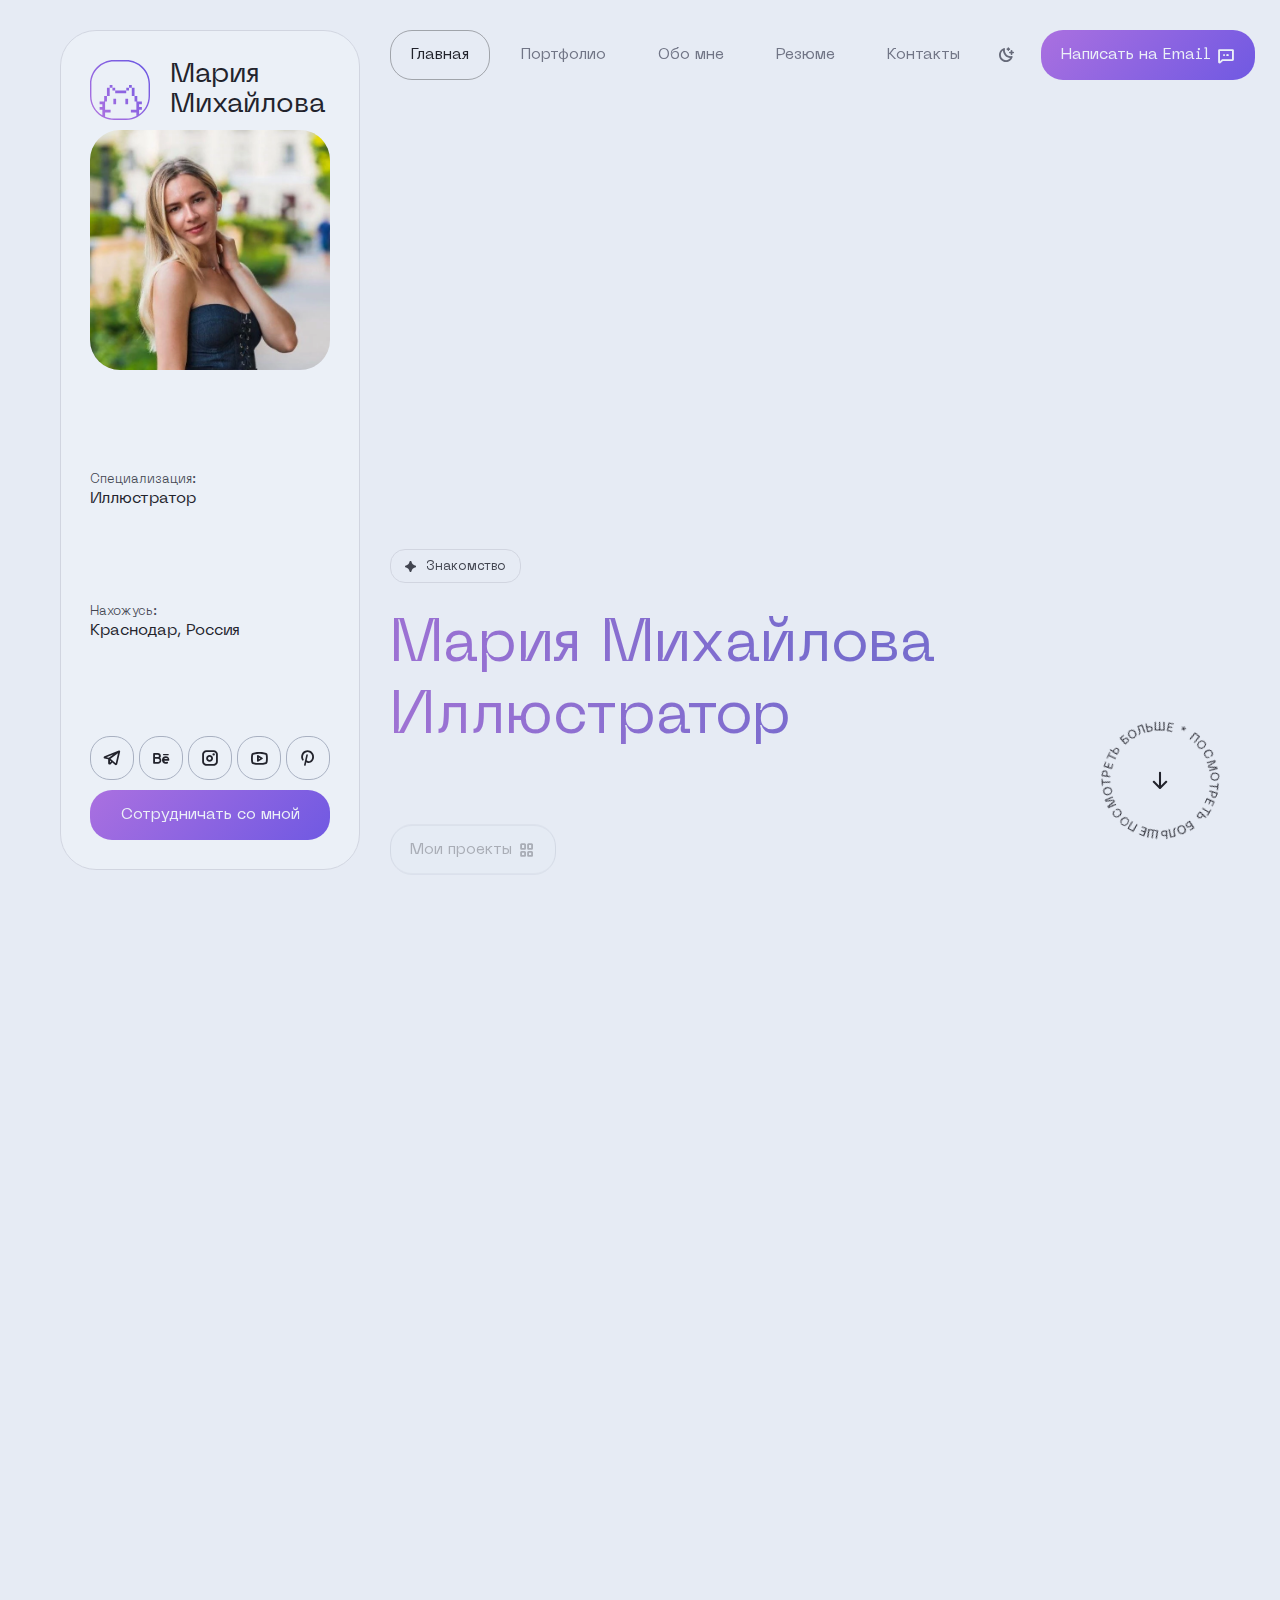
==== commit 403c982a: "added file resume and button download resume" ====
--- a/index.html
+++ b/index.html
@@ -240,7 +240,7 @@
                 <span class="btn-caption">Мои проекты</span>
                 <i class="ph-bold ph-squares-four"></i>
               </a>
-              <a class="btn mobile-vertical btn-default btn-hover btn-hover-outline-mobile animate-headline" href="#0">
+              <a class="btn mobile-vertical btn-default btn-hover btn-hover-outline-mobile animate-headline" href="./resume/Резюме Художник-иллюстратор Мария Михаилова.pdf" download>
                 <span class="btn-caption">Скачать резюме</span>
                 <i class="ph-bold ph-download-simple"></i>
               </a>
@@ -464,7 +464,7 @@
                     Выдаю чек об оплате как самозанятая.
                   </p>
                   <div class="btn-group about-descr__btnholder animate-in-up">
-                    <a class="btn mobile-vertical btn-default btn-hover btn-hover-accent" href="#0">
+                    <a class="btn mobile-vertical btn-default btn-hover btn-hover-accent" href="./resume/Резюме Художник-иллюстратор Мария Михаилова.pdf" download>
                       <span class="btn-caption">Скачать резюме</span>
                       <i class="ph-bold ph-download-simple"></i>
                     </a>
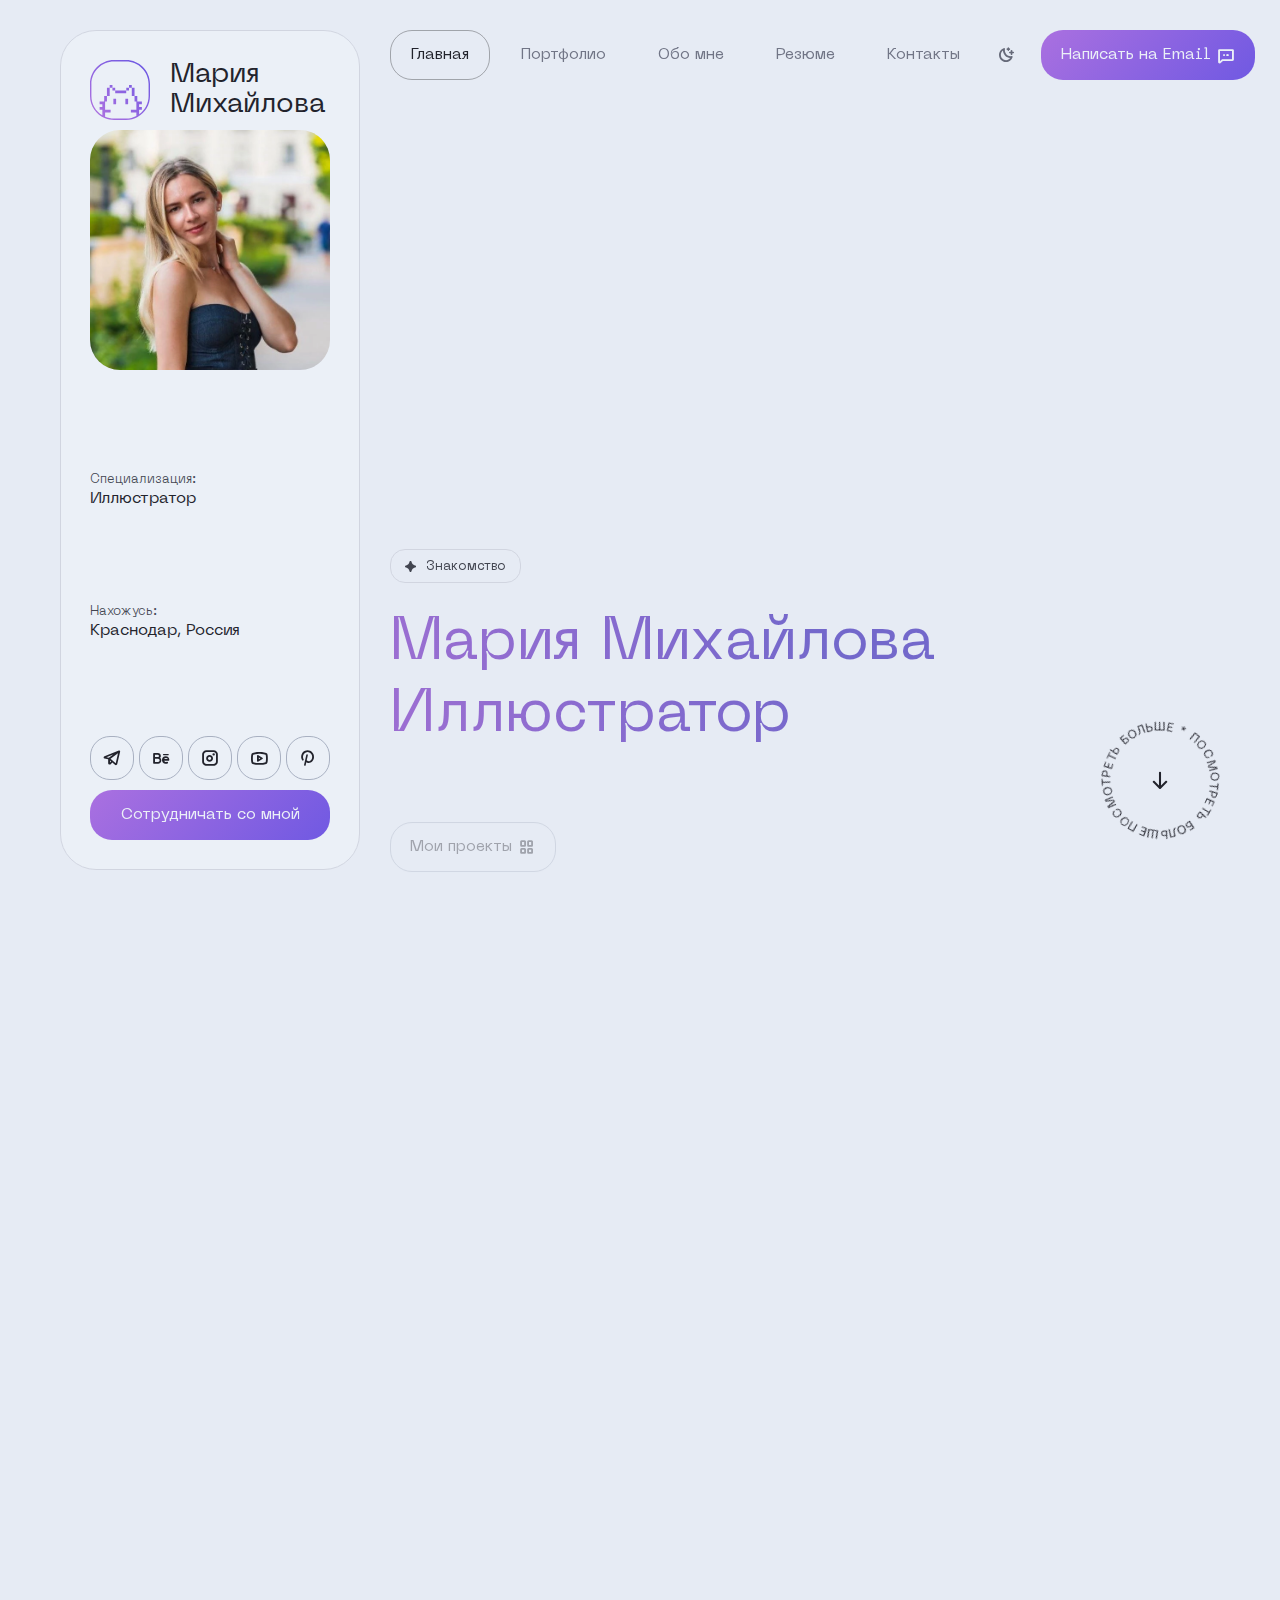
==== commit 07836629: "del share button & fix bug mobile vers in illustrations slider" ====
--- a/index.html
+++ b/index.html
@@ -306,7 +306,7 @@
                       <span class="rounded-tag opposite">Иллюстрация</span>
                       <span class="rounded-tag opposite">Для принта</span>
                     </div>
-                    <p class="small">Эта уникальная иллюстрация кошки была создана мной с целью передать игривый и индивидуальный дух этого животного. Она представляет собой обаятельное изображение кошки с характерными чертами, которые отражают ее хитрость и радость жизни.
+                    <p class="small">Уникальная иллюстрация кошки передаёт игривость и индивидуальность животного. Это очаровательное изображение кошки с чертами, отражающими её хитрость и радость жизни.
                     </p>
                   </figcaption>
                 </figure>
@@ -910,7 +910,7 @@
 
             <button class="pswp__button pswp__button--close link-s" title="Close (Esc)"></button>
 
-            <button class="pswp__button pswp__button--share link-s" title="Share"></button>
+            <!-- <button class="pswp__button pswp__button--share link-s" title="Share"></button> -->
 
             <button class="pswp__button pswp__button--fs link-s" title="Toggle fullscreen"></button>
 
--- a/css/plugins.css
+++ b/css/plugins.css
@@ -932,6 +932,12 @@
     object-fit: contain;
 }
 
+@media (max-width: 576px) {
+    .pswp__img {
+        top: -130px;
+    }
+}
+
 /*
 	stretched thumbnail or div placeholder element (see below)
 	style is added to avoid flickering in webkit/blink when layers overlap
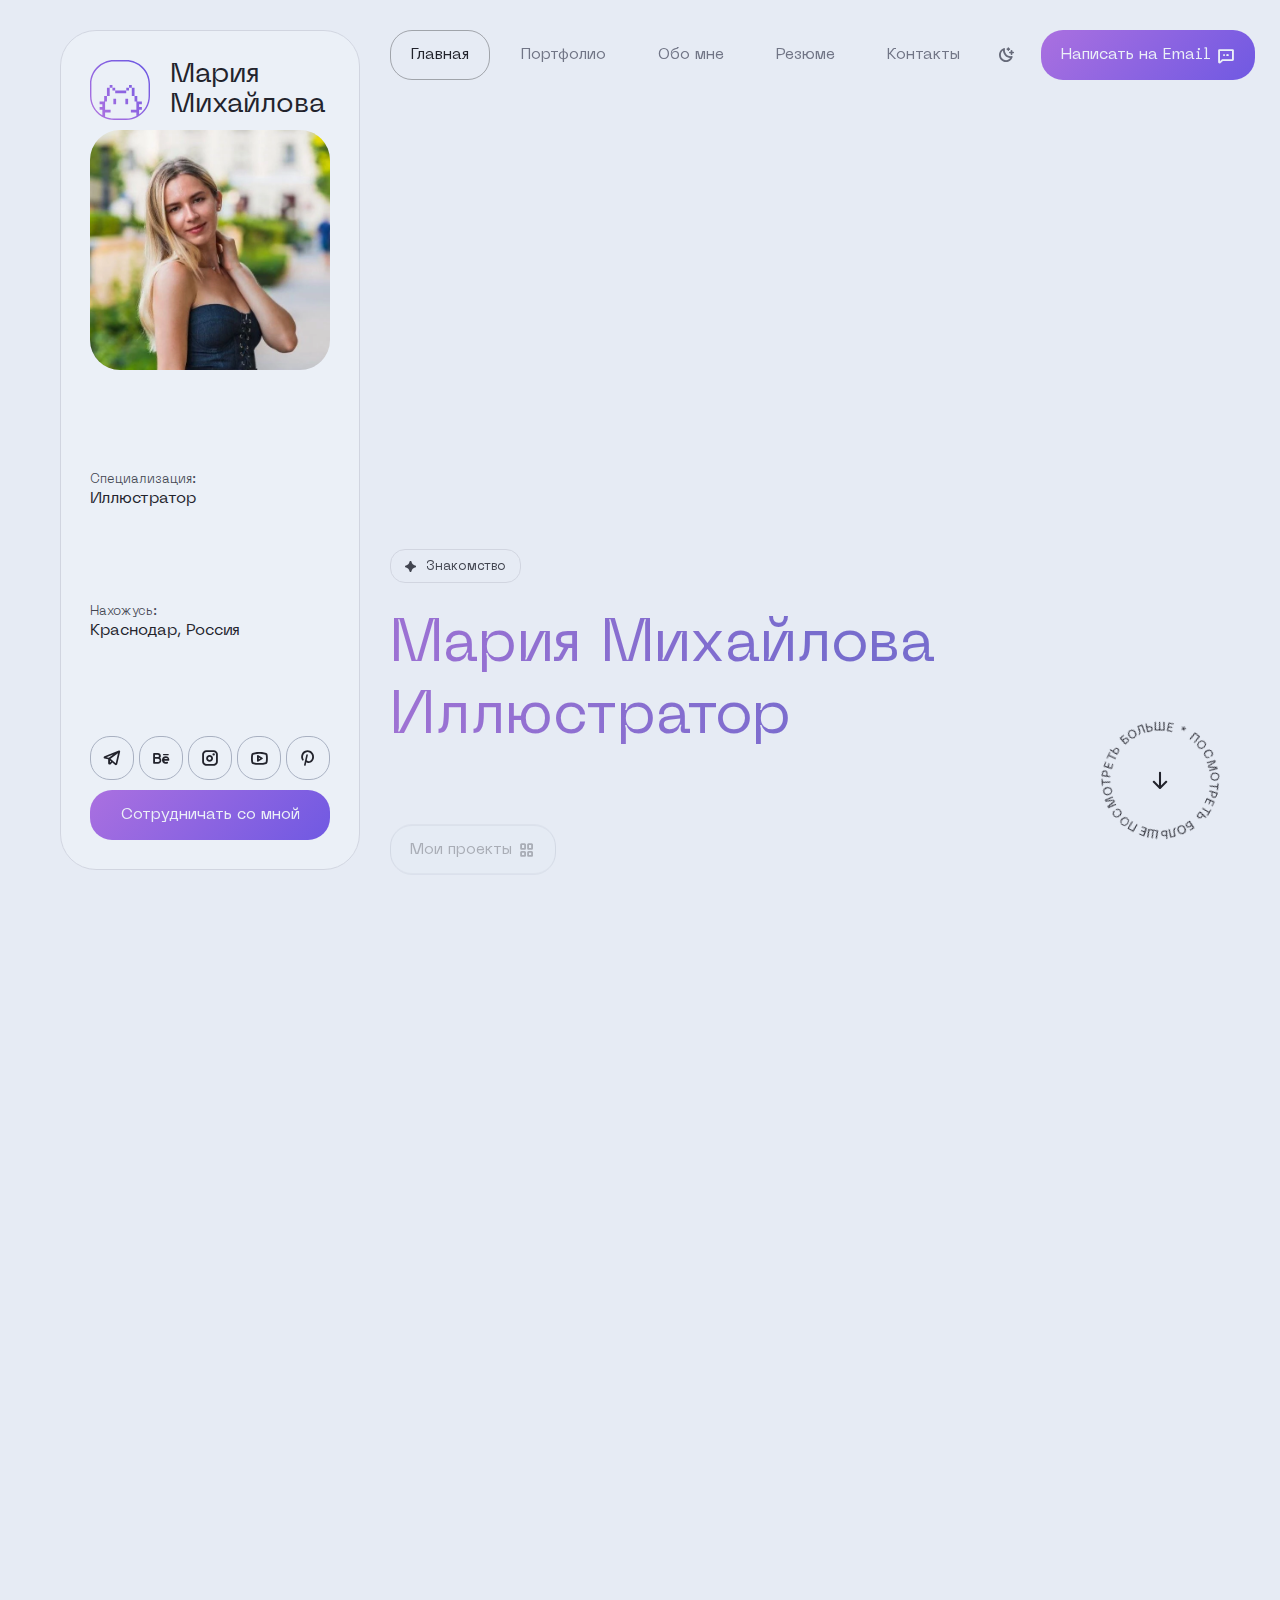
==== commit 671c28f3: "changed title, description, keywords" ====
--- a/index.html
+++ b/index.html
@@ -5,8 +5,8 @@
     <title>Портфолио Марии Михайловой &amp; Коммерческий иллюстратор</title>
 
     <!-- Meta Tags -->
-    <meta name="description" content="Show yourself brightly with Braxton - unique and creative portfolio and resume template!">
-    <meta name="keywords" content="mix_design, resume, portfolio, personal page, cv, template, one page, responsive, html5, css3, creative, clean">
+    <meta name="description" content="Решаю сложные задачи яркими иллюстрациями">
+    <meta name="keywords" content="иллюстратор, резюме, портфолио, коммерческий иллюстратор">
     <meta name="author" content="mix_design">
 
     <!-- Viewport Meta-->
@@ -23,8 +23,8 @@
     <!-- Facebook Metadata Start -->
     <meta property="og:image:height" content="1200">
     <meta property="og:image:width" content="1200">
-    <meta property="og:title" content="Braxton - Personal Portfolio &amp; Resume HTML Template">
-    <meta property="og:description" content="Show yourself brightly with Braxton - unique and creative portfolio and resume template!">
+    <meta property="og:title" content="Иллюстратор Мария Михайлова">
+    <meta property="og:description" content="Решаю сложные задачи яркими иллюстрациями">
     <meta property="og:url" content="https://mysite.site">
     <meta property="og:image" content="img/favicon/og-image.jpg">
     <!-- Facebook Metadata End -->
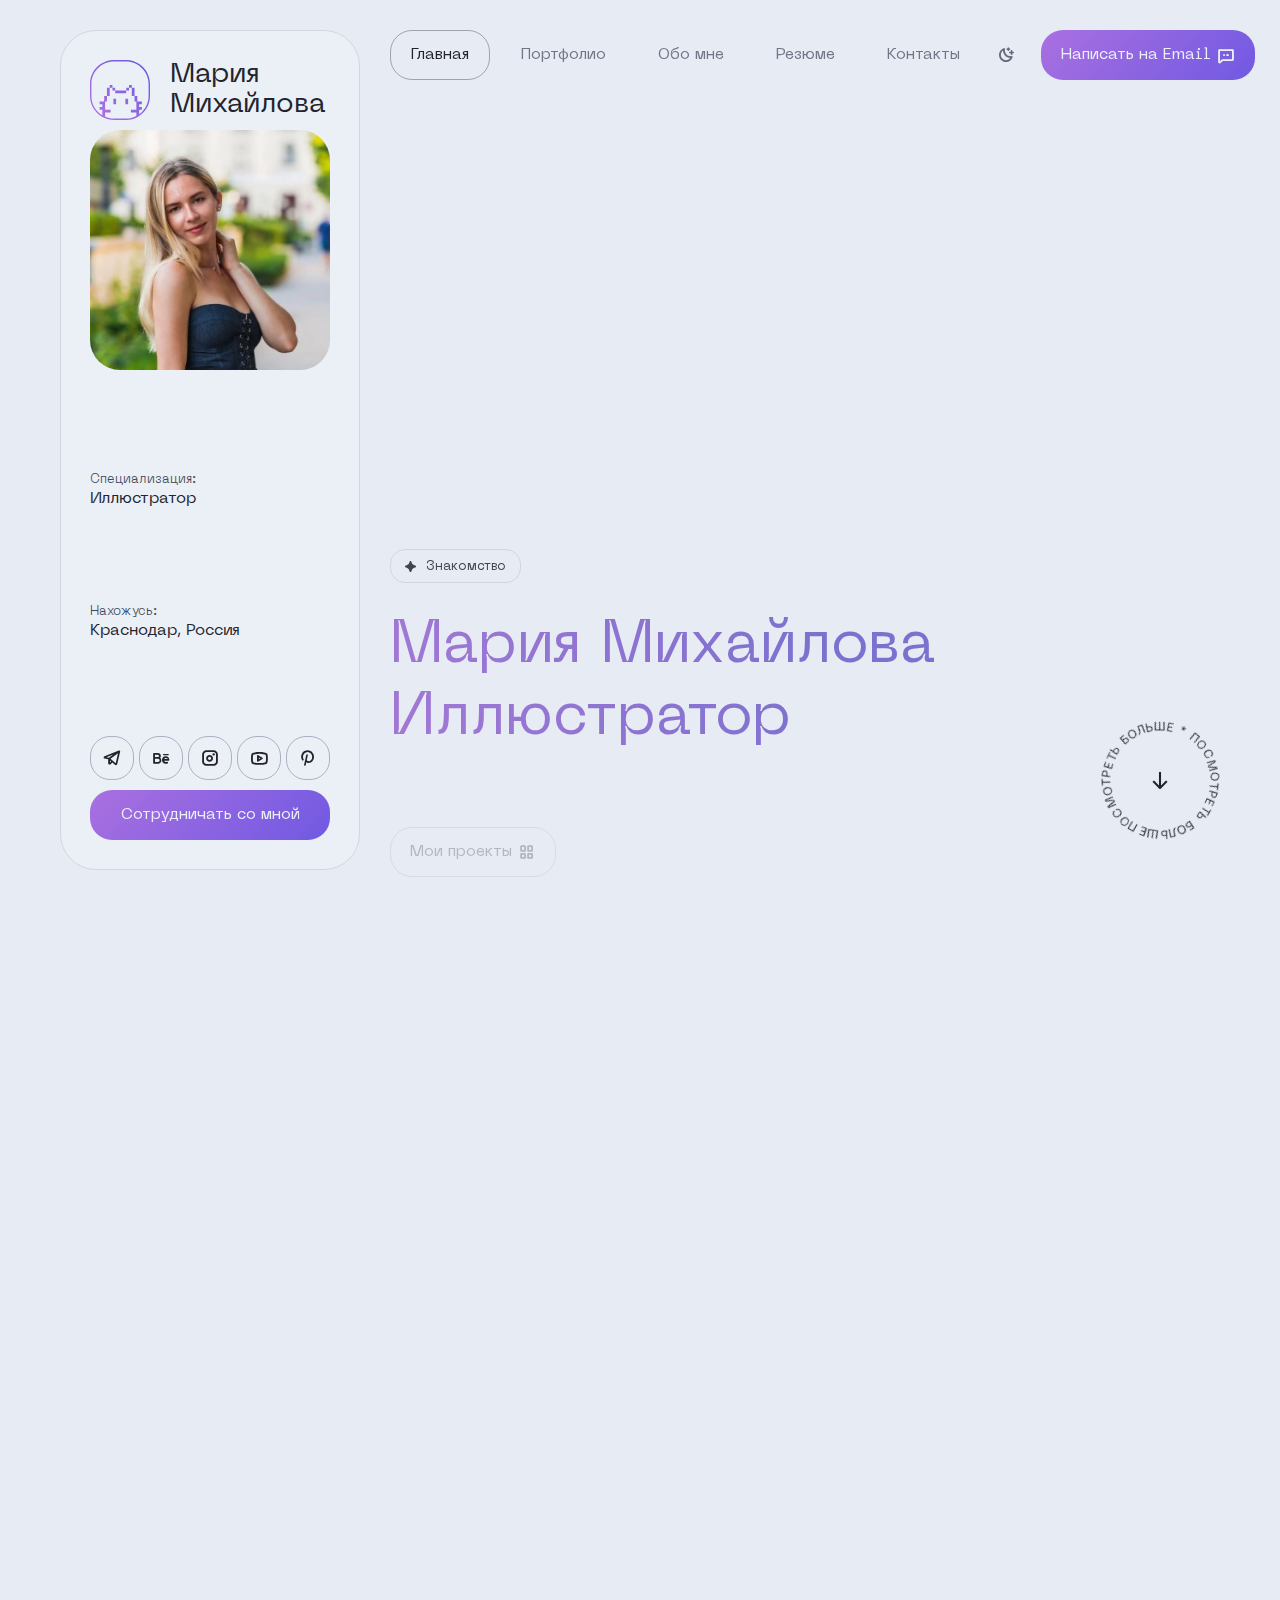
==== commit 53efb848: "changed title and img snippet" ====
--- a/index.html
+++ b/index.html
@@ -2,12 +2,13 @@
     <meta charset="UTF-8">
 
     <!-- Page Title -->
-    <title>Портфолио Марии Михайловой &amp; Коммерческий иллюстратор</title>
+    <title>Иллюстратор &amp; Мария Михайлова</title>
 
     <!-- Meta Tags -->
+    <meta name="title" content="Иллюстратор Мария Михайлова" />
     <meta name="description" content="Решаю сложные задачи яркими иллюстрациями">
     <meta name="keywords" content="иллюстратор, резюме, портфолио, коммерческий иллюстратор">
-    <meta name="author" content="mix_design">
+    <meta name="author" content="Мария Михаилова">
 
     <!-- Viewport Meta-->
     <meta http-equiv="X-UA-Compatible" content="IE=edge">
@@ -25,8 +26,8 @@
     <meta property="og:image:width" content="1200">
     <meta property="og:title" content="Иллюстратор Мария Михайлова">
     <meta property="og:description" content="Решаю сложные задачи яркими иллюстрациями">
-    <meta property="og:url" content="https://mysite.site">
-    <meta property="og:image" content="img/favicon/og-image.jpg">
+    <meta property="og:url" content="https://illustrator.gitlab.io/illustrator">
+    <meta property="og:image" content="img/avatars/snippet-img.jpg">
     <!-- Facebook Metadata End -->
 
     <!-- Template Styles Start -->
